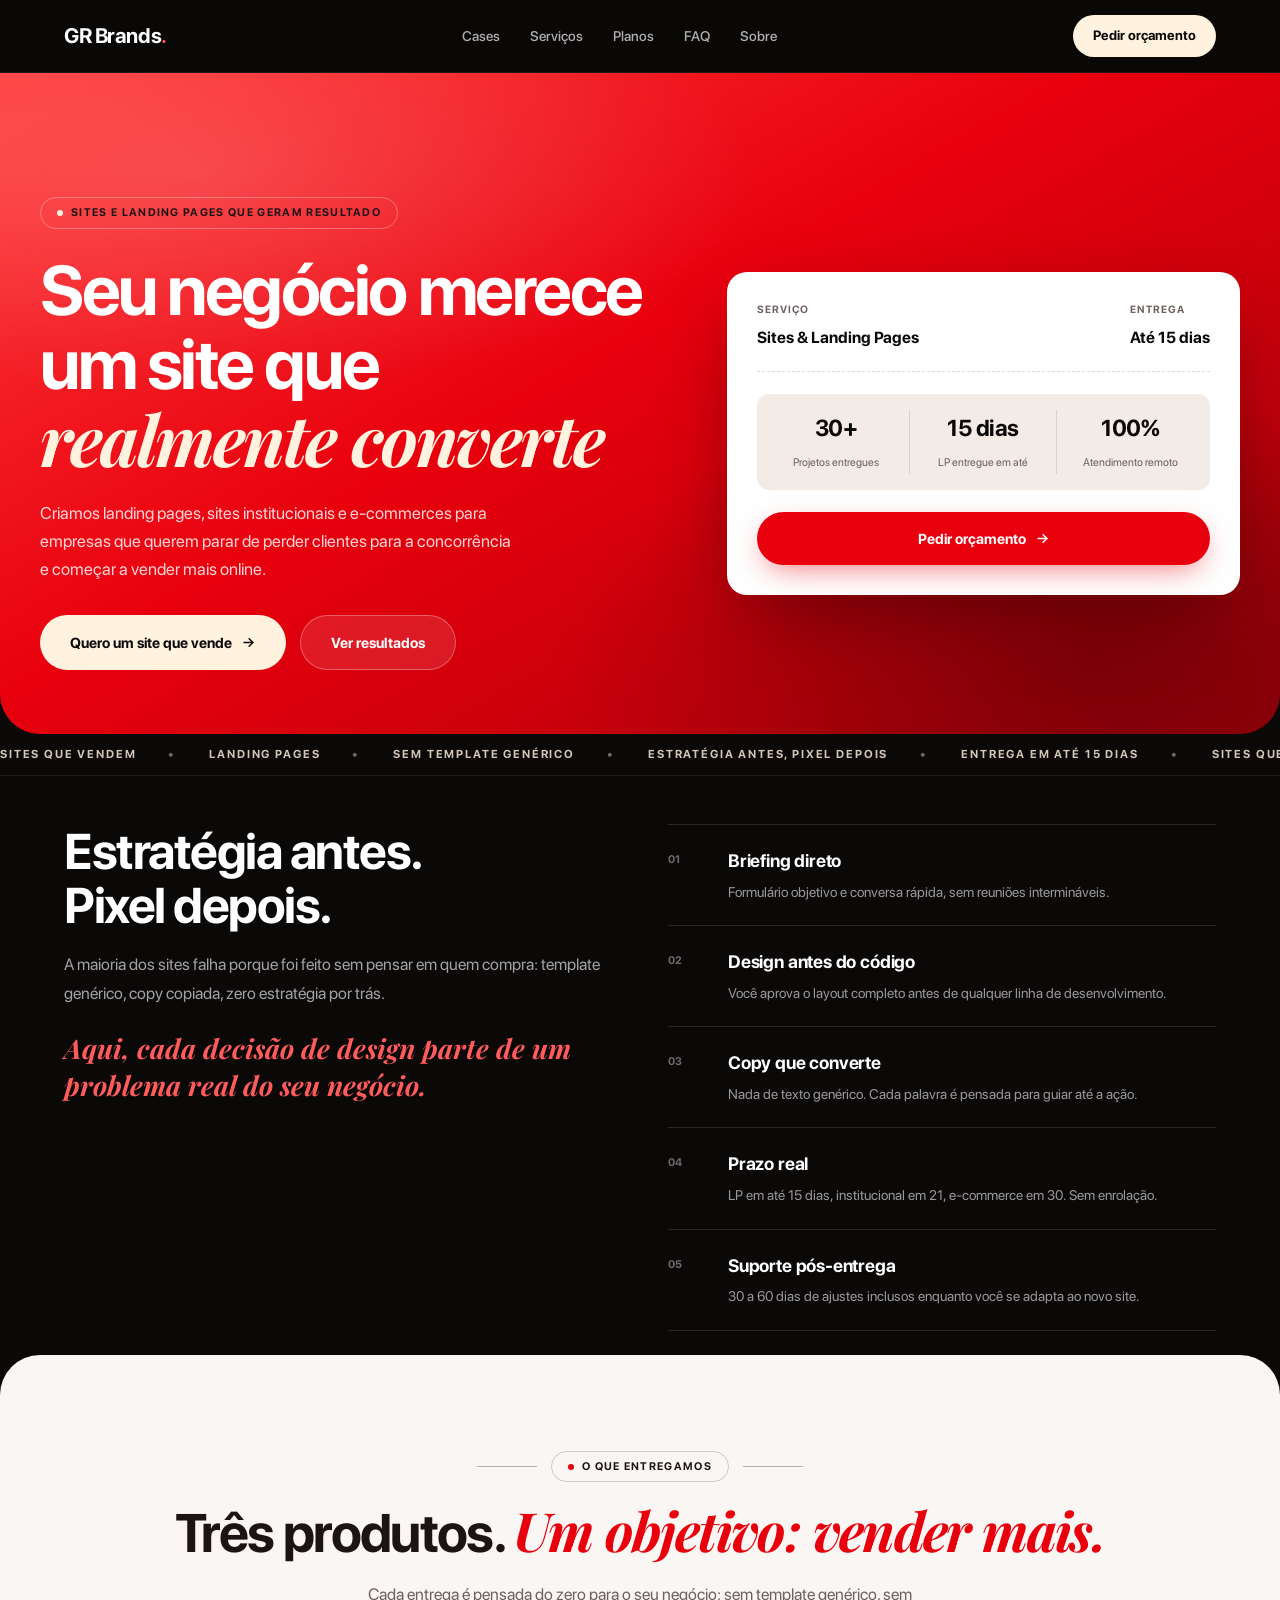
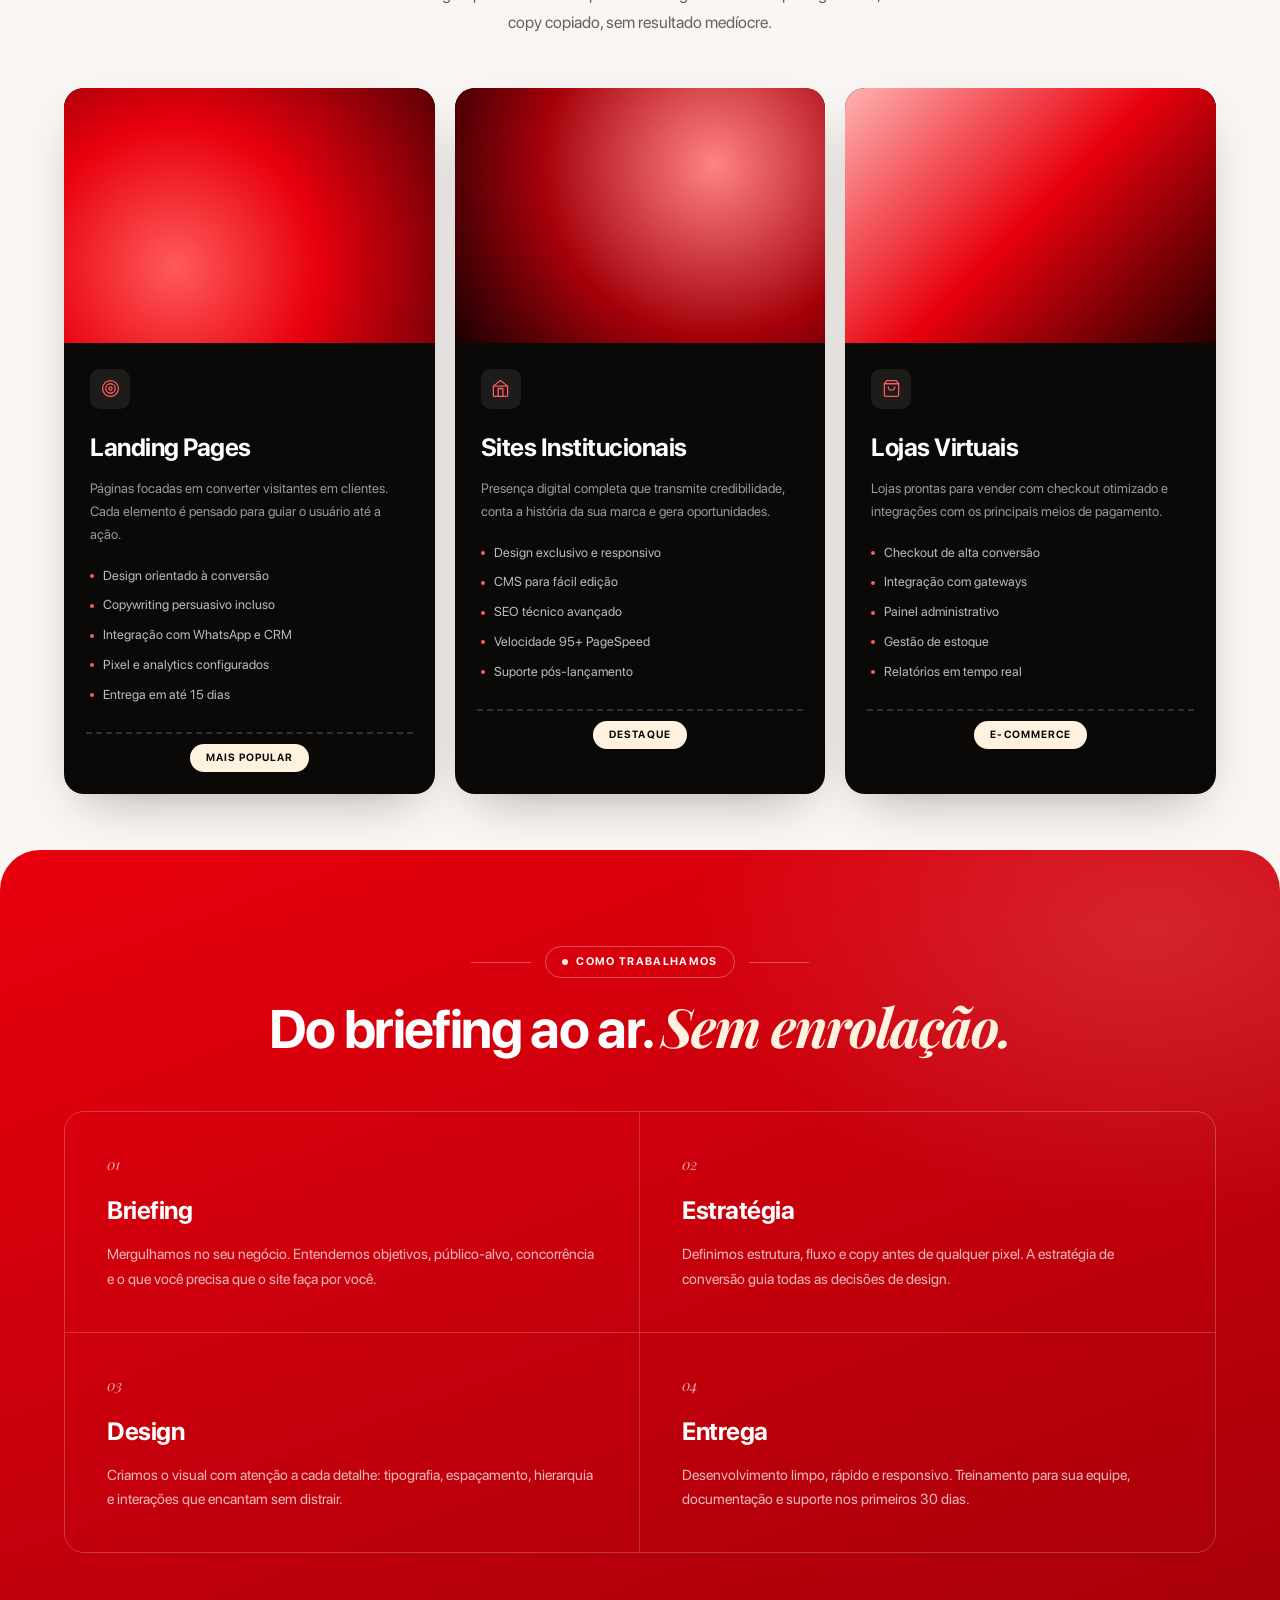
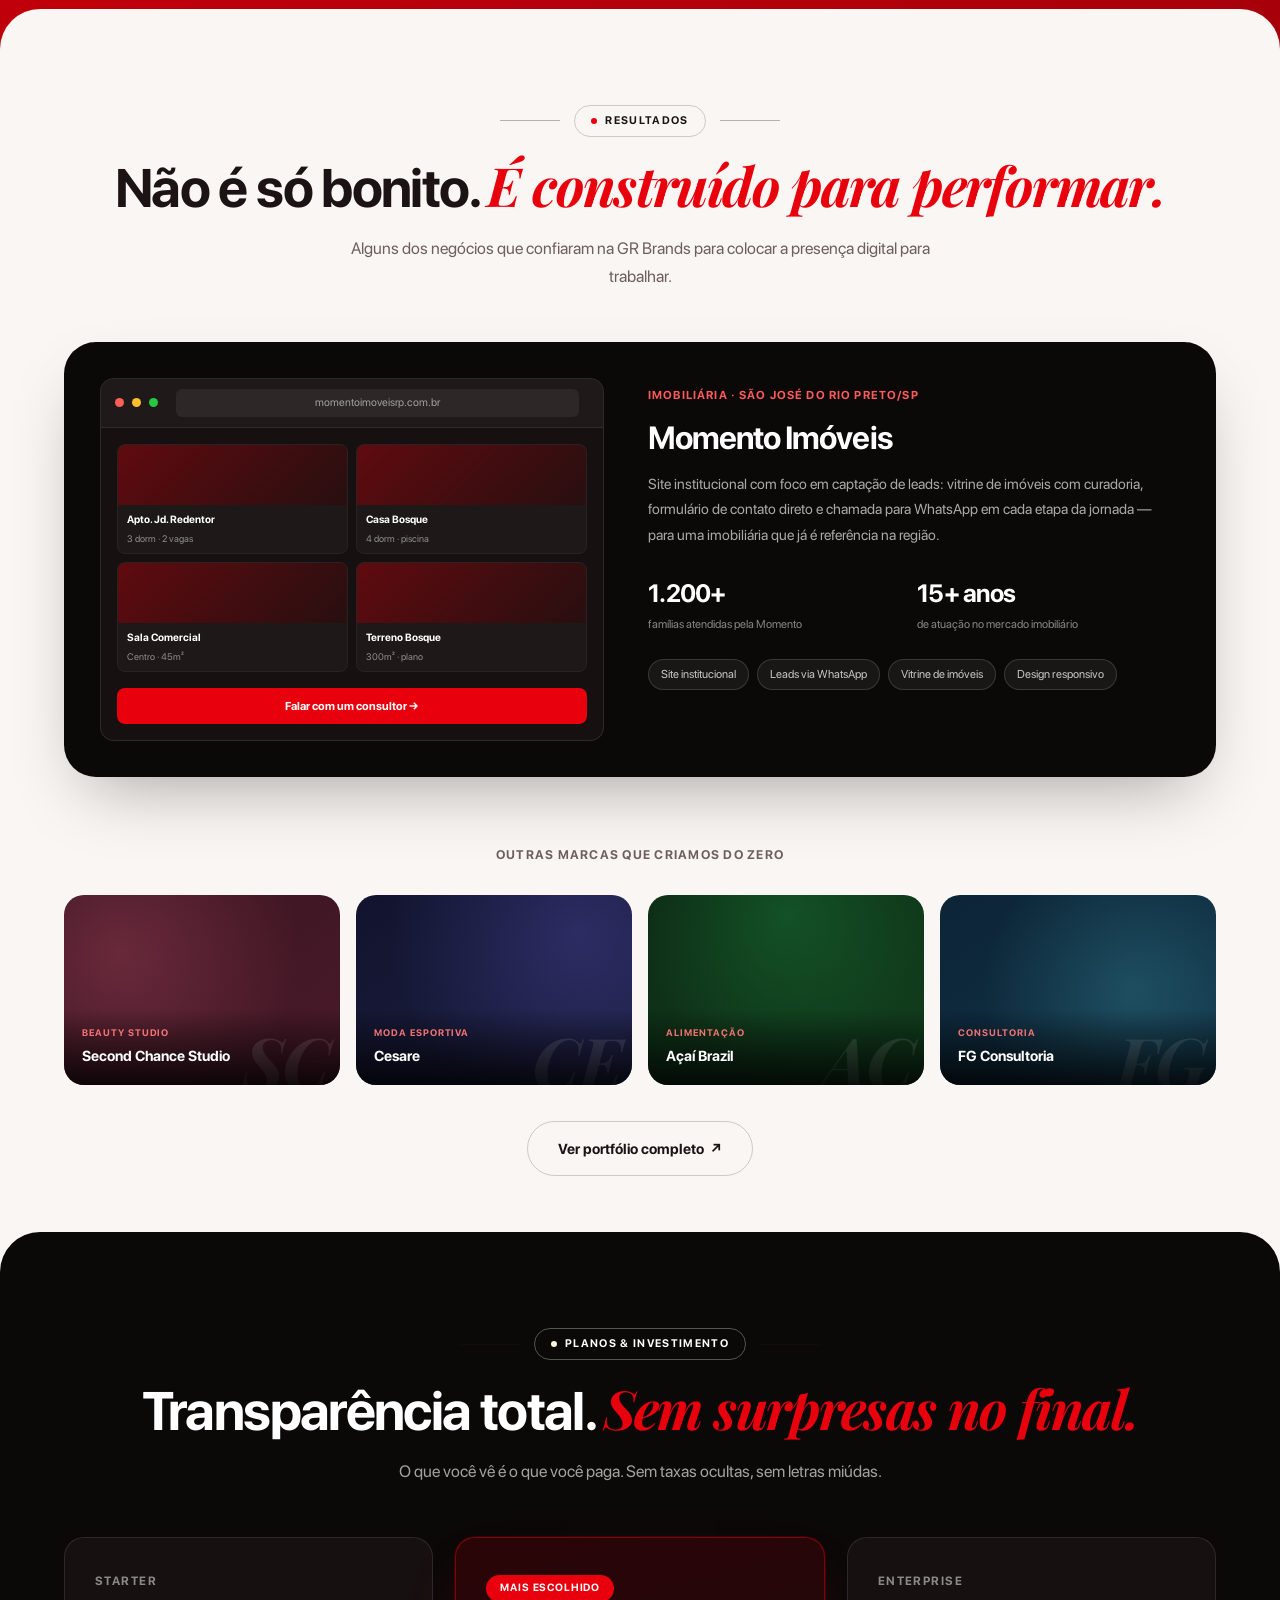
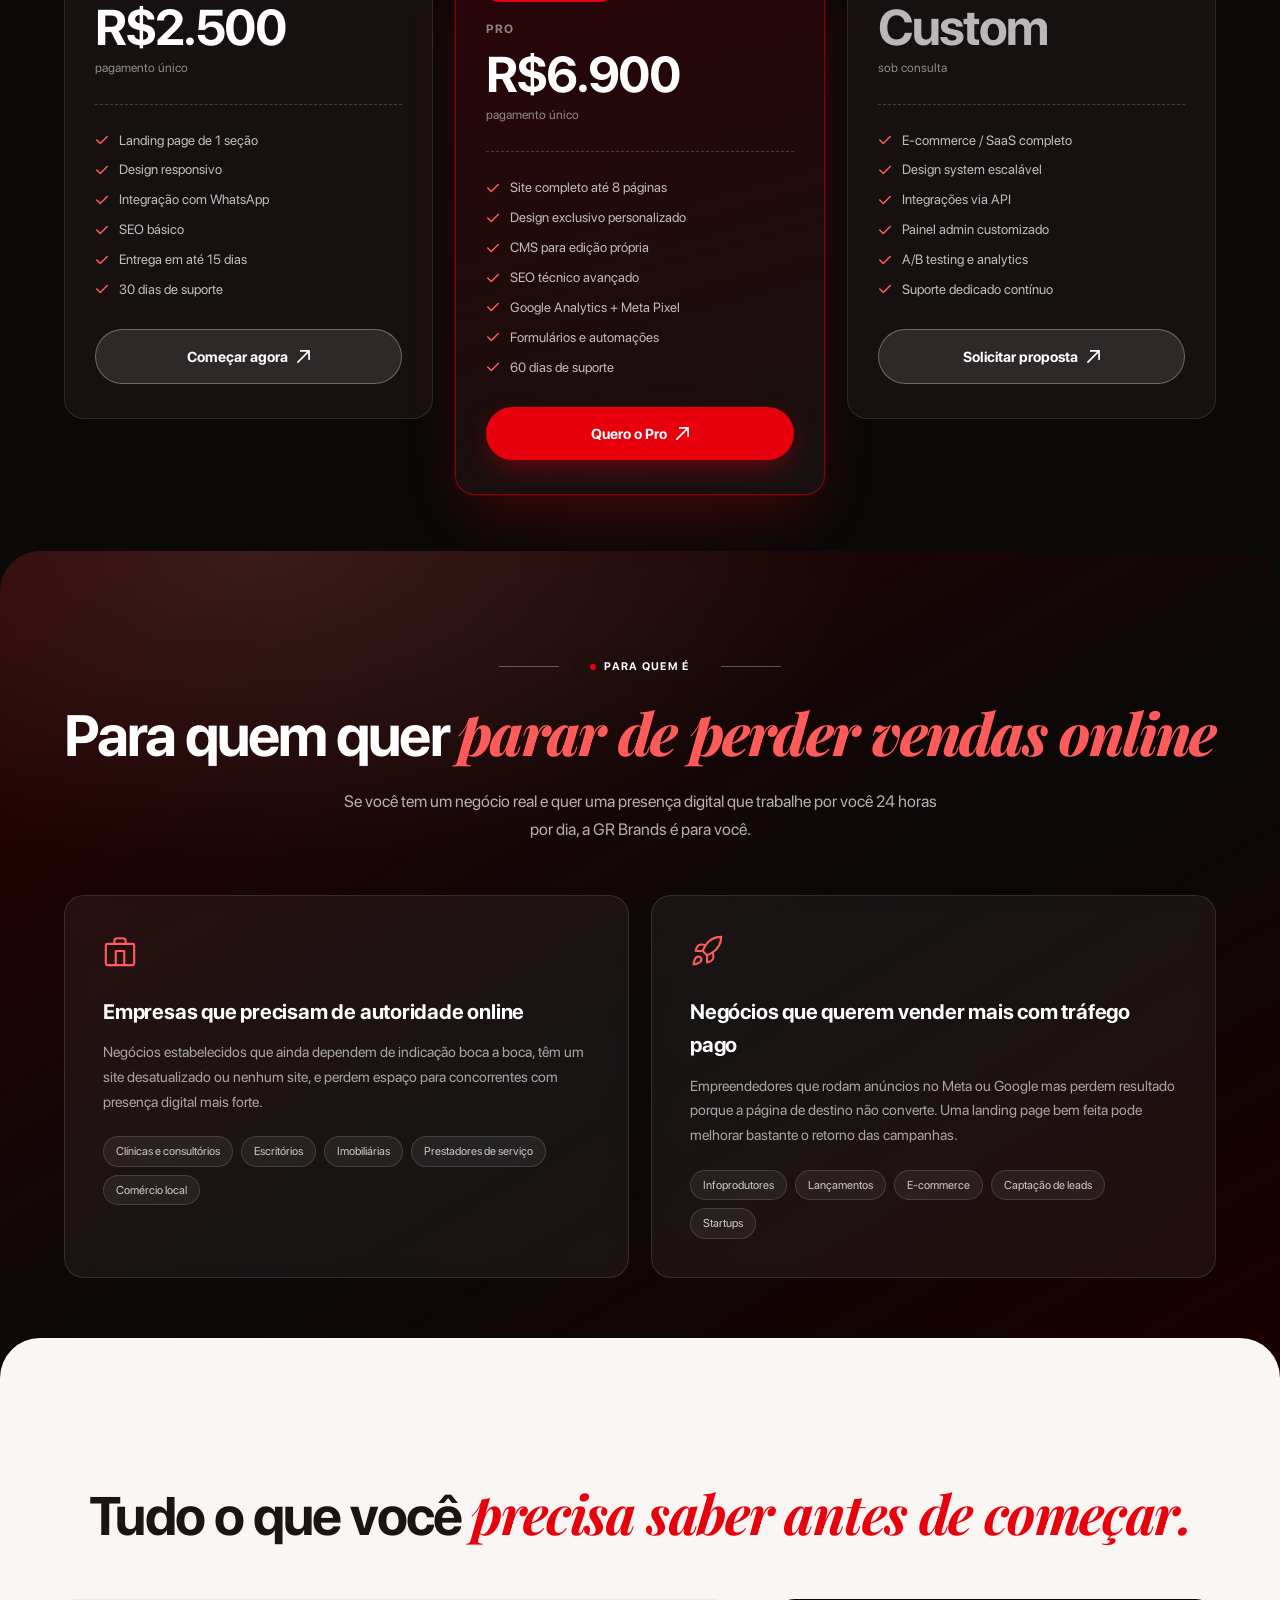
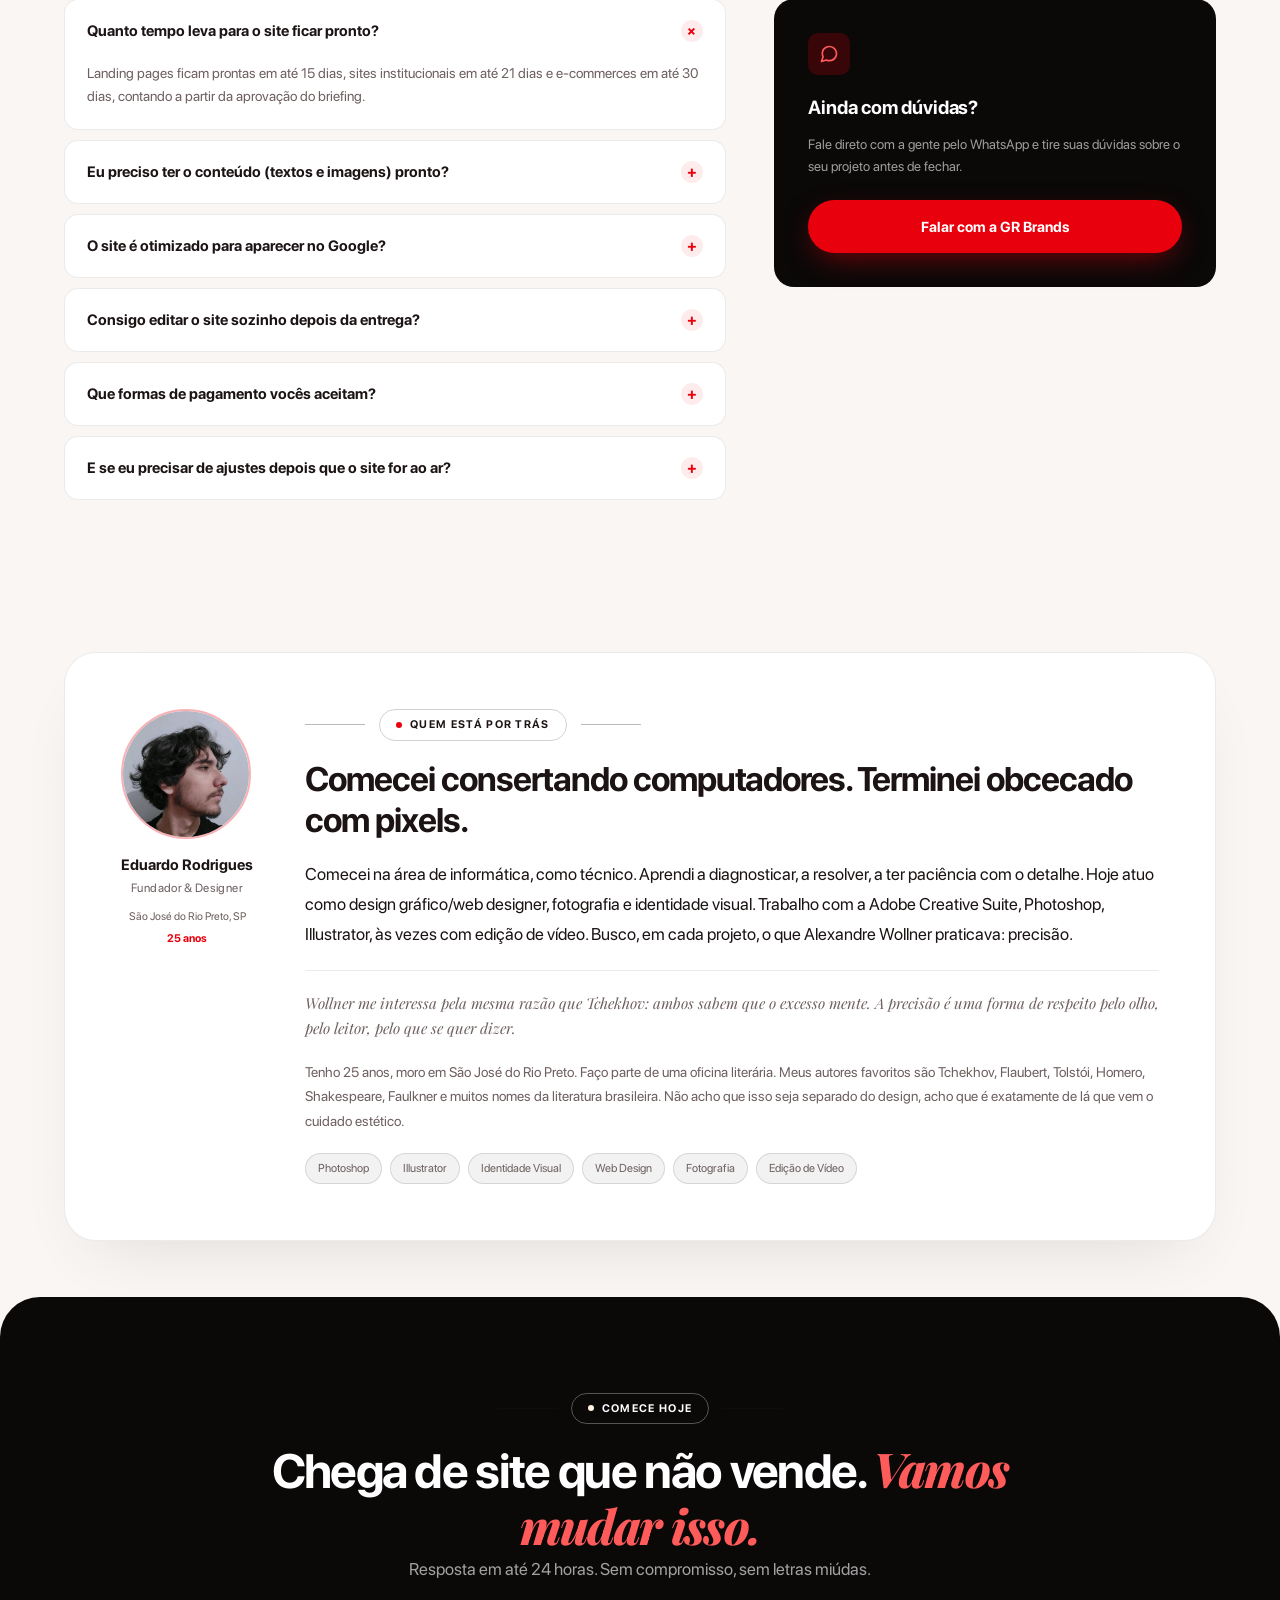
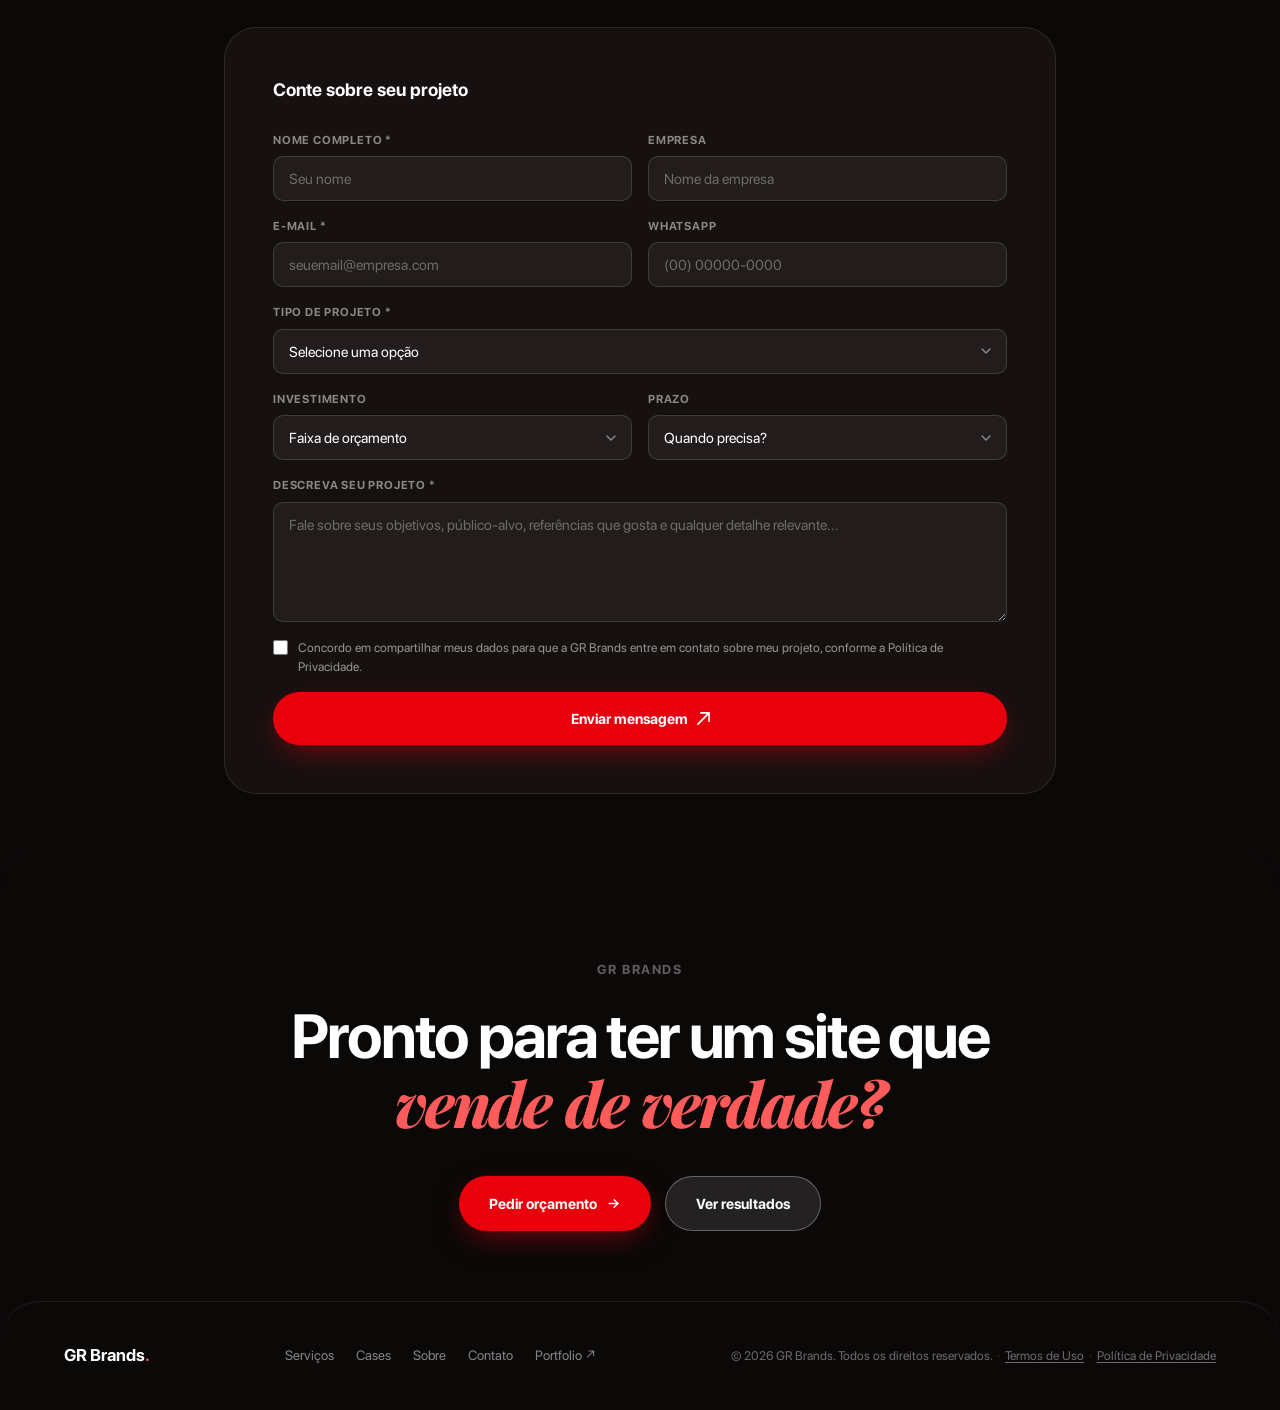
==== index.html @ c9c55293 "Add files via upload" ====
<!DOCTYPE html>
<html lang="pt-BR">
<head>
  <meta charset="UTF-8" />
  <meta name="viewport" content="width=device-width, initial-scale=1.0" />
  <title>GR Brands — Agência de Sites & Landing Pages</title>
  <meta name="description" content="Landing pages, sites institucionais e e-commerces feitos para converter. Estratégia antes, pixel depois." />
  <link rel="icon" type="image/svg+xml" href="data:image/svg+xml,%3Csvg xmlns='http://www.w3.org/2000/svg' viewBox='0 0 64 64'%3E%3Crect width='64' height='64' rx='14' fill='%23E8000D'/%3E%3Ctext x='50%25' y='55%25' font-family='Georgia,serif' font-style='italic' font-size='34' font-weight='700' fill='%23fff' text-anchor='middle' dominant-baseline='middle'%3EG%3C/text%3E%3C/svg%3E" />
  <link rel="preconnect" href="https://fonts.googleapis.com" />
  <link rel="preconnect" href="https://fonts.gstatic.com" crossorigin />
  <link href="https://fonts.googleapis.com/css2?family=Playfair+Display:ital,wght@1,500;1,700&display=swap" rel="stylesheet" />
  <link rel="stylesheet" href="style.css" />
</head>
<body>

<!-- MOBILE MENU -->
<div class="mobile-menu" id="mobileMenu" aria-hidden="true">
  <ul class="mobile-nav-links">
    <li><a href="#cases" class="mobile-link">Cases</a></li>
    <li><a href="#servicos" class="mobile-link">Serviços</a></li>
    <li><a href="#planos" class="mobile-link">Planos</a></li>
    <li><a href="#faq" class="mobile-link">FAQ</a></li>
    <li><a href="#sobre" class="mobile-link">Sobre</a></li>
  </ul>
  <a href="#contato" class="mobile-cta mobile-link">Pedir orçamento</a>
</div>

<!-- NAV -->
<nav id="nav">
  <div class="container nav-inner">
    <a href="#" class="logo">GR Brands<span>.</span></a>
    <ul class="nav-links">
      <li><a href="#cases">Cases</a></li>
      <li><a href="#servicos">Serviços</a></li>
      <li><a href="#planos">Planos</a></li>
      <li><a href="#faq">FAQ</a></li>
      <li><a href="#sobre">Sobre</a></li>
    </ul>
    <div class="nav-right">
      <a href="#contato" class="nav-cta">Pedir orçamento</a>
      <button class="hamburger" id="hamburger" aria-label="Abrir menu"><span></span><span></span><span></span></button>
    </div>
  </div>
</nav>

<!-- HERO -->
<section class="hero">
  <div class="container hero__grid">
    <div class="fade-up d1">
      <div class="eyebrow eyebrow--onred eyebrow--left fade-up d1"><span><span class="eyebrow-dot"></span>Sites e landing pages que geram resultado</span></div>
      <h1 class="fade-up d2">Seu negócio merece um site que <em>realmente converte</em></h1>
      <p class="hero__sub fade-up d3">Criamos landing pages, sites institucionais e e-commerces para empresas que querem parar de perder clientes para a concorrência e começar a vender mais online.</p>
      <div class="hero__actions fade-up d4">
        <a href="#contato" class="btn btn--cream">
          Quero um site que vende
          <svg width="15" height="15" viewBox="0 0 24 24" fill="none" stroke="currentColor" stroke-width="2.4" stroke-linecap="round" stroke-linejoin="round"><path d="M5 12h14"/><path d="m13 6 6 6-6 6"/></svg>
        </a>
        <a href="#cases" class="btn btn--ghost-light">Ver resultados</a>
      </div>
    </div>

    <div class="hero__card fade-up d3">
      <div class="hero__card-row">
        <div class="hero__card-item">
          <small>Serviço</small>
          <strong>Sites & Landing Pages</strong>
        </div>
        <div class="hero__card-item">
          <small>Entrega</small>
          <strong>Até 15 dias</strong>
        </div>
      </div>
      <div class="hero__stats">
        <div class="hero__stat"><b>30+</b><span>Projetos entregues</span></div>
        <div class="hero__stat"><b>15 dias</b><span>LP entregue em até</span></div>
        <div class="hero__stat"><b>100%</b><span>Atendimento remoto</span></div>
      </div>
      <a href="#contato" class="btn btn--red btn--block hero__card-cta">
        Pedir orçamento
        <svg width="15" height="15" viewBox="0 0 24 24" fill="none" stroke="currentColor" stroke-width="2.4" stroke-linecap="round" stroke-linejoin="round"><path d="M5 12h14"/><path d="m13 6 6 6-6 6"/></svg>
      </a>
    </div>
  </div>
</section>

<!-- TICKER -->
<div class="ticker" aria-hidden="true">
  <div class="ticker__track">
    <span>Sites que vendem</span><span class="dot">•</span>
    <span>Landing pages</span><span class="dot">•</span>
    <span>Sem template genérico</span><span class="dot">•</span>
    <span>Estratégia antes, pixel depois</span><span class="dot">•</span>
    <span>Entrega em até 15 dias</span><span class="dot">•</span>
    <span>Sites que vendem</span><span class="dot">•</span>
    <span>Landing pages</span><span class="dot">•</span>
    <span>Sem template genérico</span><span class="dot">•</span>
    <span>Estratégia antes, pixel depois</span><span class="dot">•</span>
    <span>Entrega em até 15 dias</span><span class="dot">•</span>
  </div>
</div>

<!-- PROBLEMA / DIFERENCIAIS -->
<section class="problem">
  <div class="container">
    <div class="problem__grid">
      <div class="reveal">
        <h2>Estratégia antes.<br>Pixel depois.</h2>
        <p class="problem__lead">A maioria dos sites falha porque foi feito sem pensar em quem compra: template genérico, copy copiada, zero estratégia por trás.</p>
        <p class="problem__highlight">Aqui, cada decisão de design parte de um problema real do seu negócio.</p>
      </div>

      <div class="num-list reveal">
        <div class="num-list__item">
          <div class="num-list__idx">01</div>
          <div>
            <div class="num-list__title">Briefing direto</div>
            <div class="num-list__desc">Formulário objetivo e conversa rápida, sem reuniões intermináveis.</div>
          </div>
        </div>
        <div class="num-list__item">
          <div class="num-list__idx">02</div>
          <div>
            <div class="num-list__title">Design antes do código</div>
            <div class="num-list__desc">Você aprova o layout completo antes de qualquer linha de desenvolvimento.</div>
          </div>
        </div>
        <div class="num-list__item">
          <div class="num-list__idx">03</div>
          <div>
            <div class="num-list__title">Copy que converte</div>
            <div class="num-list__desc">Nada de texto genérico. Cada palavra é pensada para guiar até a ação.</div>
          </div>
        </div>
        <div class="num-list__item">
          <div class="num-list__idx">04</div>
          <div>
            <div class="num-list__title">Prazo real</div>
            <div class="num-list__desc">LP em até 15 dias, institucional em 21, e-commerce em 30. Sem enrolação.</div>
          </div>
        </div>
        <div class="num-list__item">
          <div class="num-list__idx">05</div>
          <div>
            <div class="num-list__title">Suporte pós-entrega</div>
            <div class="num-list__desc">30 a 60 dias de ajustes inclusos enquanto você se adapta ao novo site.</div>
          </div>
        </div>
      </div>
    </div>
  </div>
</section>

<!-- SERVIÇOS -->
<section class="services" id="servicos">
  <div class="container">
    <div class="eyebrow reveal"><span><span class="eyebrow-dot"></span>O que entregamos</span></div>
    <h2 class="section-title reveal">Três produtos. <em>Um objetivo: vender mais.</em></h2>
    <p class="section-sub reveal">Cada entrega é pensada do zero para o seu negócio: sem template genérico, sem copy copiado, sem resultado medíocre.</p>

    <div class="svc-grid">
      <div class="svc-card reveal">
        <div class="svc-card__thumb svc-card__thumb--1"></div>
        <div class="svc-card__body">
          <div class="svc-card__icon">
            <svg viewBox="0 0 24 24" fill="none" stroke="currentColor" stroke-width="1.6" stroke-linecap="round" stroke-linejoin="round" width="19" height="19"><circle cx="12" cy="12" r="10"/><circle cx="12" cy="12" r="6"/><circle cx="12" cy="12" r="2"/></svg>
          </div>
          <h3 class="svc-card__name">Landing Pages</h3>
          <p class="svc-card__desc">Páginas focadas em converter visitantes em clientes. Cada elemento é pensado para guiar o usuário até a ação.</p>
          <ul class="svc-card__list">
            <li>Design orientado à conversão</li>
            <li>Copywriting persuasivo incluso</li>
            <li>Integração com WhatsApp e CRM</li>
            <li>Pixel e analytics configurados</li>
            <li>Entrega em até 15 dias</li>
          </ul>
        </div>
        <div class="svc-card__tab"><span class="svc-card__tag">Mais popular</span></div>
      </div>

      <div class="svc-card reveal">
        <div class="svc-card__thumb svc-card__thumb--2"></div>
        <div class="svc-card__body">
          <div class="svc-card__icon">
            <svg viewBox="0 0 24 24" fill="none" stroke="currentColor" stroke-width="1.6" stroke-linecap="round" stroke-linejoin="round" width="19" height="19"><rect x="3" y="9" width="18" height="13" rx="1"/><path d="M9 22V12h6v10"/><path d="M3 9l9-7 9 7"/></svg>
          </div>
          <h3 class="svc-card__name">Sites Institucionais</h3>
          <p class="svc-card__desc">Presença digital completa que transmite credibilidade, conta a história da sua marca e gera oportunidades.</p>
          <ul class="svc-card__list">
            <li>Design exclusivo e responsivo</li>
            <li>CMS para fácil edição</li>
            <li>SEO técnico avançado</li>
            <li>Velocidade 95+ PageSpeed</li>
            <li>Suporte pós-lançamento</li>
          </ul>
        </div>
        <div class="svc-card__tab"><span class="svc-card__tag">Destaque</span></div>
      </div>

      <div class="svc-card reveal">
        <div class="svc-card__thumb svc-card__thumb--3"></div>
        <div class="svc-card__body">
          <div class="svc-card__icon">
            <svg viewBox="0 0 24 24" fill="none" stroke="currentColor" stroke-width="1.6" stroke-linecap="round" stroke-linejoin="round" width="19" height="19"><path d="M6 2L3 6v14a2 2 0 002 2h14a2 2 0 002-2V6l-3-4z"/><line x1="3" y1="6" x2="21" y2="6"/><path d="M16 10a4 4 0 01-8 0"/></svg>
          </div>
          <h3 class="svc-card__name">Lojas Virtuais</h3>
          <p class="svc-card__desc">Lojas prontas para vender com checkout otimizado e integrações com os principais meios de pagamento.</p>
          <ul class="svc-card__list">
            <li>Checkout de alta conversão</li>
            <li>Integração com gateways</li>
            <li>Painel administrativo</li>
            <li>Gestão de estoque</li>
            <li>Relatórios em tempo real</li>
          </ul>
        </div>
        <div class="svc-card__tab"><span class="svc-card__tag">E-commerce</span></div>
      </div>
    </div>
  </div>
</section>

<!-- PROCESSO -->
<section class="process" id="processo">
  <div class="container">
    <div class="eyebrow eyebrow--onred reveal"><span><span class="eyebrow-dot"></span>Como trabalhamos</span></div>
    <h2 class="section-title reveal">Do briefing ao ar. <em>Sem enrolação.</em></h2>

    <div class="process-grid reveal">
      <div class="process-cell">
        <div class="process-cell__num">01</div>
        <h3>Briefing</h3>
        <p>Mergulhamos no seu negócio. Entendemos objetivos, público-alvo, concorrência e o que você precisa que o site faça por você.</p>
      </div>
      <div class="process-cell">
        <div class="process-cell__num">02</div>
        <h3>Estratégia</h3>
        <p>Definimos estrutura, fluxo e copy antes de qualquer pixel. A estratégia de conversão guia todas as decisões de design.</p>
      </div>
      <div class="process-cell">
        <div class="process-cell__num">03</div>
        <h3>Design</h3>
        <p>Criamos o visual com atenção a cada detalhe: tipografia, espaçamento, hierarquia e interações que encantam sem distrair.</p>
      </div>
      <div class="process-cell">
        <div class="process-cell__num">04</div>
        <h3>Entrega</h3>
        <p>Desenvolvimento limpo, rápido e responsivo. Treinamento para sua equipe, documentação e suporte nos primeiros 30 dias.</p>
      </div>
    </div>
  </div>
</section>

<!-- CASES -->
<section class="cases" id="cases">
  <div class="container">
    <div class="eyebrow reveal"><span><span class="eyebrow-dot"></span>Resultados</span></div>
    <h2 class="section-title reveal">Não é só bonito. <em>É construído para performar.</em></h2>
    <p class="section-sub reveal">Alguns dos negócios que confiaram na GR Brands para colocar a presença digital para trabalhar.</p>

    <div class="case-featured reveal">
      <div class="case-browser-wrap">
        <div class="case-browser">
          <div class="mockup-topbar">
            <span class="dot dot-r"></span><span class="dot dot-y"></span><span class="dot dot-g"></span>
            <div class="mockup-url">momentoimoveisrp.com.br</div>
          </div>
          <div class="case-listing">
            <div class="case-listing-card">
              <div class="case-listing-img"></div>
              <div class="case-listing-body">
                <div class="case-listing-title">Apto. Jd. Redentor</div>
                <div class="case-listing-sub">3 dorm · 2 vagas</div>
              </div>
            </div>
            <div class="case-listing-card">
              <div class="case-listing-img"></div>
              <div class="case-listing-body">
                <div class="case-listing-title">Casa Bosque</div>
                <div class="case-listing-sub">4 dorm · piscina</div>
              </div>
            </div>
            <div class="case-listing-card">
              <div class="case-listing-img"></div>
              <div class="case-listing-body">
                <div class="case-listing-title">Sala Comercial</div>
                <div class="case-listing-sub">Centro · 45m²</div>
              </div>
            </div>
            <div class="case-listing-card">
              <div class="case-listing-img"></div>
              <div class="case-listing-body">
                <div class="case-listing-title">Terreno Bosque</div>
                <div class="case-listing-sub">300m² · plano</div>
              </div>
            </div>
          </div>
          <div class="case-cta-bar">Falar com um consultor →</div>
        </div>
      </div>
      <div class="case-info">
        <span class="case-tag">Imobiliária · São José do Rio Preto/SP</span>
        <h3 class="case-title">Momento Imóveis</h3>
        <p class="case-desc">Site institucional com foco em captação de leads: vitrine de imóveis com curadoria, formulário de contato direto e chamada para WhatsApp em cada etapa da jornada — para uma imobiliária que já é referência na região.</p>
        <div class="case-metrics">
          <div>
            <div class="case-metric-val">1.200+</div>
            <div class="case-metric-label">famílias atendidas pela Momento</div>
          </div>
          <div>
            <div class="case-metric-val">15+ anos</div>
            <div class="case-metric-label">de atuação no mercado imobiliário</div>
          </div>
        </div>
        <div class="case-deliverables">
          <span class="tag">Site institucional</span>
          <span class="tag">Leads via WhatsApp</span>
          <span class="tag">Vitrine de imóveis</span>
          <span class="tag">Design responsivo</span>
        </div>
      </div>
    </div>

    <div class="other-works-label">Outras marcas que criamos do zero</div>
    <div class="works-grid">
      <a href="projetos/second-chance-studio.html" class="work-card reveal">
        <div class="work-card__bg" style="background:linear-gradient(145deg,#3a1420,#4a1a2a);"></div>
        <div class="work-card__glow" style="background:radial-gradient(circle at 20% 30%, rgba(232,100,130,0.25) 0%, transparent 70%);"></div>
        <span class="work-card__initials" style="color:rgba(255,255,255,0.16);">SC</span>
        <div class="work-card__content">
          <span class="work-card__cat">Beauty Studio</span>
          <p class="work-card__name">Second Chance Studio</p>
        </div>
      </a>
      <a href="projetos/cesare.html" class="work-card reveal">
        <div class="work-card__bg" style="background:linear-gradient(145deg,#12142e,#1c1f42);"></div>
        <div class="work-card__glow" style="background:radial-gradient(circle at 80% 20%, rgba(120,110,255,0.22) 0%, transparent 70%);"></div>
        <span class="work-card__initials" style="color:rgba(255,255,255,0.16);">CE</span>
        <div class="work-card__content">
          <span class="work-card__cat">Moda Esportiva</span>
          <p class="work-card__name">Cesare</p>
        </div>
      </a>
      <a href="projetos/acai-brazil.html" class="work-card reveal">
        <div class="work-card__bg" style="background:linear-gradient(145deg,#0d2a14,#12401e);"></div>
        <div class="work-card__glow" style="background:radial-gradient(circle at 50% 10%, rgba(34,197,94,0.22) 0%, transparent 70%);"></div>
        <span class="work-card__initials" style="color:rgba(255,255,255,0.16);">AÇ</span>
        <div class="work-card__content">
          <span class="work-card__cat">Alimentação</span>
          <p class="work-card__name">Açaí Brazil</p>
        </div>
      </a>
      <a href="projetos/fg-consultoria.html" class="work-card reveal">
        <div class="work-card__bg" style="background:linear-gradient(145deg,#0c2436,#123449);"></div>
        <div class="work-card__glow" style="background:radial-gradient(circle at 70% 50%, rgba(79,196,207,0.22) 0%, transparent 70%);"></div>
        <span class="work-card__initials" style="color:rgba(255,255,255,0.16);">FG</span>
        <div class="work-card__content">
          <span class="work-card__cat">Consultoria</span>
          <p class="work-card__name">FG Consultoria</p>
        </div>
      </a>
    </div>

    <div style="text-align:center;margin-top:36px;">
      <a href="https://grbrands.myportfolio.com" target="_blank" rel="noopener" class="btn btn--ghost-ink">Ver portfólio completo &nbsp;↗</a>
    </div>
  </div>
</section>

<!-- PLANOS -->
<section class="pricing" id="planos">
  <div class="container">
    <div class="eyebrow eyebrow--onink reveal"><span><span class="eyebrow-dot"></span>Planos & Investimento</span></div>
    <h2 class="section-title reveal">Transparência total. <em>Sem surpresas no final.</em></h2>
    <p class="section-sub reveal">O que você vê é o que você paga. Sem taxas ocultas, sem letras miúdas.</p>

    <div class="price-grid">
      <div class="price-card reveal">
        <div class="price-plan">Starter</div>
        <div class="price-amount">R$2.500</div>
        <div class="price-period">pagamento único</div>
        <div class="price-divider"></div>
        <ul class="price-features">
          <li><svg viewBox="0 0 16 16" fill="none" width="14" height="14"><polyline points="2 8 6 12 14 4" stroke="currentColor" stroke-width="1.8" stroke-linecap="round" stroke-linejoin="round"/></svg> Landing page de 1 seção</li>
          <li><svg viewBox="0 0 16 16" fill="none" width="14" height="14"><polyline points="2 8 6 12 14 4" stroke="currentColor" stroke-width="1.8" stroke-linecap="round" stroke-linejoin="round"/></svg> Design responsivo</li>
          <li><svg viewBox="0 0 16 16" fill="none" width="14" height="14"><polyline points="2 8 6 12 14 4" stroke="currentColor" stroke-width="1.8" stroke-linecap="round" stroke-linejoin="round"/></svg> Integração com WhatsApp</li>
          <li><svg viewBox="0 0 16 16" fill="none" width="14" height="14"><polyline points="2 8 6 12 14 4" stroke="currentColor" stroke-width="1.8" stroke-linecap="round" stroke-linejoin="round"/></svg> SEO básico</li>
          <li><svg viewBox="0 0 16 16" fill="none" width="14" height="14"><polyline points="2 8 6 12 14 4" stroke="currentColor" stroke-width="1.8" stroke-linecap="round" stroke-linejoin="round"/></svg> Entrega em até 15 dias</li>
          <li><svg viewBox="0 0 16 16" fill="none" width="14" height="14"><polyline points="2 8 6 12 14 4" stroke="currentColor" stroke-width="1.8" stroke-linecap="round" stroke-linejoin="round"/></svg> 30 dias de suporte</li>
        </ul>
        <a href="#contato" class="btn btn--ghost-light btn--block">Começar agora
          <svg width="13" height="13" viewBox="0 0 14 14" fill="none"><path d="M1 13L13 1M13 1H4M13 1V10" stroke="currentColor" stroke-width="1.8" stroke-linecap="round"/></svg>
        </a>
      </div>

      <div class="price-card price-card--featured reveal">
        <span class="price-badge">Mais escolhido</span>
        <div class="price-plan">Pro</div>
        <div class="price-amount">R$6.900</div>
        <div class="price-period">pagamento único</div>
        <div class="price-divider"></div>
        <ul class="price-features">
          <li><svg viewBox="0 0 16 16" fill="none" width="14" height="14"><polyline points="2 8 6 12 14 4" stroke="currentColor" stroke-width="1.8" stroke-linecap="round" stroke-linejoin="round"/></svg> Site completo até 8 páginas</li>
          <li><svg viewBox="0 0 16 16" fill="none" width="14" height="14"><polyline points="2 8 6 12 14 4" stroke="currentColor" stroke-width="1.8" stroke-linecap="round" stroke-linejoin="round"/></svg> Design exclusivo personalizado</li>
          <li><svg viewBox="0 0 16 16" fill="none" width="14" height="14"><polyline points="2 8 6 12 14 4" stroke="currentColor" stroke-width="1.8" stroke-linecap="round" stroke-linejoin="round"/></svg> CMS para edição própria</li>
          <li><svg viewBox="0 0 16 16" fill="none" width="14" height="14"><polyline points="2 8 6 12 14 4" stroke="currentColor" stroke-width="1.8" stroke-linecap="round" stroke-linejoin="round"/></svg> SEO técnico avançado</li>
          <li><svg viewBox="0 0 16 16" fill="none" width="14" height="14"><polyline points="2 8 6 12 14 4" stroke="currentColor" stroke-width="1.8" stroke-linecap="round" stroke-linejoin="round"/></svg> Google Analytics + Meta Pixel</li>
          <li><svg viewBox="0 0 16 16" fill="none" width="14" height="14"><polyline points="2 8 6 12 14 4" stroke="currentColor" stroke-width="1.8" stroke-linecap="round" stroke-linejoin="round"/></svg> Formulários e automações</li>
          <li><svg viewBox="0 0 16 16" fill="none" width="14" height="14"><polyline points="2 8 6 12 14 4" stroke="currentColor" stroke-width="1.8" stroke-linecap="round" stroke-linejoin="round"/></svg> 60 dias de suporte</li>
        </ul>
        <a href="#contato" class="btn btn--red btn--block">Quero o Pro
          <svg width="13" height="13" viewBox="0 0 14 14" fill="none"><path d="M1 13L13 1M13 1H4M13 1V10" stroke="currentColor" stroke-width="1.8" stroke-linecap="round"/></svg>
        </a>
      </div>

      <div class="price-card reveal">
        <div class="price-plan">Enterprise</div>
        <div class="price-amount price-amount--custom">Custom</div>
        <div class="price-period">sob consulta</div>
        <div class="price-divider"></div>
        <ul class="price-features">
          <li><svg viewBox="0 0 16 16" fill="none" width="14" height="14"><polyline points="2 8 6 12 14 4" stroke="currentColor" stroke-width="1.8" stroke-linecap="round" stroke-linejoin="round"/></svg> E-commerce / SaaS completo</li>
          <li><svg viewBox="0 0 16 16" fill="none" width="14" height="14"><polyline points="2 8 6 12 14 4" stroke="currentColor" stroke-width="1.8" stroke-linecap="round" stroke-linejoin="round"/></svg> Design system escalável</li>
          <li><svg viewBox="0 0 16 16" fill="none" width="14" height="14"><polyline points="2 8 6 12 14 4" stroke="currentColor" stroke-width="1.8" stroke-linecap="round" stroke-linejoin="round"/></svg> Integrações via API</li>
          <li><svg viewBox="0 0 16 16" fill="none" width="14" height="14"><polyline points="2 8 6 12 14 4" stroke="currentColor" stroke-width="1.8" stroke-linecap="round" stroke-linejoin="round"/></svg> Painel admin customizado</li>
          <li><svg viewBox="0 0 16 16" fill="none" width="14" height="14"><polyline points="2 8 6 12 14 4" stroke="currentColor" stroke-width="1.8" stroke-linecap="round" stroke-linejoin="round"/></svg> A/B testing e analytics</li>
          <li><svg viewBox="0 0 16 16" fill="none" width="14" height="14"><polyline points="2 8 6 12 14 4" stroke="currentColor" stroke-width="1.8" stroke-linecap="round" stroke-linejoin="round"/></svg> Suporte dedicado contínuo</li>
        </ul>
        <a href="#contato" class="btn btn--ghost-light btn--block">Solicitar proposta
          <svg width="13" height="13" viewBox="0 0 14 14" fill="none"><path d="M1 13L13 1M13 1H4M13 1V10" stroke="currentColor" stroke-width="1.8" stroke-linecap="round"/></svg>
        </a>
      </div>
    </div>
  </div>
</section>

<!-- PARA QUEM -->
<section class="forwho" id="para-quem">
  <div class="container">
    <div class="eyebrow reveal"><span><span class="eyebrow-dot"></span>Para quem é</span></div>
    <h2 class="reveal">Para quem quer <em>parar de perder vendas online</em></h2>
    <p class="forwho__sub reveal">Se você tem um negócio real e quer uma presença digital que trabalhe por você 24 horas por dia, a GR Brands é para você.</p>

    <div class="forwho-grid">
      <div class="forwho-card reveal">
        <div class="forwho-icon">
          <svg viewBox="0 0 24 24" fill="none" stroke="currentColor" stroke-width="1.5" stroke-linecap="round" stroke-linejoin="round" width="34" height="34"><rect x="2" y="7" width="20" height="15" rx="1"/><path d="M9 22V12h6v10"/><path d="M16 7V5a2 2 0 00-2-2h-4a2 2 0 00-2 2v2"/></svg>
        </div>
        <h3>Empresas que precisam de autoridade online</h3>
        <p>Negócios estabelecidos que ainda dependem de indicação boca a boca, têm um site desatualizado ou nenhum site, e perdem espaço para concorrentes com presença digital mais forte.</p>
        <div class="forwho-tags">
          <span class="tag">Clínicas e consultórios</span>
          <span class="tag">Escritórios</span>
          <span class="tag">Imobiliárias</span>
          <span class="tag">Prestadores de serviço</span>
          <span class="tag">Comércio local</span>
        </div>
      </div>
      <div class="forwho-card reveal">
        <div class="forwho-icon">
          <svg viewBox="0 0 24 24" fill="none" stroke="currentColor" stroke-width="1.5" stroke-linecap="round" stroke-linejoin="round" width="34" height="34"><path d="M4.5 16.5c-1.5 1.26-2 5-2 5s3.74-.5 5-2c.71-.84.7-2.13-.09-2.91a2.18 2.18 0 00-2.91-.09z"/><path d="M12 15l-3-3a22 22 0 012-3.95A12.88 12.88 0 0122 2c0 2.72-.78 7.5-6 11a22.35 22.35 0 01-4 2z"/><path d="M9 12H4s.55-3.03 2-4c1.62-1.08 5 0 5 0"/><path d="M12 15v5s3.03-.55 4-2c1.08-1.62 0-5 0-5"/></svg>
        </div>
        <h3>Negócios que querem vender mais com tráfego pago</h3>
        <p>Empreendedores que rodam anúncios no Meta ou Google mas perdem resultado porque a página de destino não converte. Uma landing page bem feita pode melhorar bastante o retorno das campanhas.</p>
        <div class="forwho-tags">
          <span class="tag">Infoprodutores</span>
          <span class="tag">Lançamentos</span>
          <span class="tag">E-commerce</span>
          <span class="tag">Captação de leads</span>
          <span class="tag">Startups</span>
        </div>
      </div>
    </div>
  </div>
</section>

<!-- FAQ -->
<section class="faq" id="faq">
  <div class="container">
    <div class="eyebrow reveal"><span><span class="eyebrow-dot"></span>Perguntas frequentes</span></div>
    <h2 class="section-title reveal">Tudo o que você <em>precisa saber antes de começar.</em></h2>

    <div class="faq-grid">
      <div class="faq-list reveal">
        <details class="faq-item" open>
          <summary>Quanto tempo leva para o site ficar pronto?<span class="faq-icon">+</span></summary>
          <div class="faq-answer">Landing pages ficam prontas em até 15 dias, sites institucionais em até 21 dias e e-commerces em até 30 dias, contando a partir da aprovação do briefing.</div>
        </details>
        <details class="faq-item">
          <summary>Eu preciso ter o conteúdo (textos e imagens) pronto?<span class="faq-icon">+</span></summary>
          <div class="faq-answer">Não necessariamente. Ajudamos na estruturação da copy e podemos indicar bancos de imagem ou orientar sessões de fotos, mas quanto mais material você já tiver, mais rápido o processo.</div>
        </details>
        <details class="faq-item">
          <summary>O site é otimizado para aparecer no Google?<span class="faq-icon">+</span></summary>
          <div class="faq-answer">Sim. Todo projeto sai com SEO técnico básico configurado (meta tags, performance, estrutura semântica). Os planos Pro e Enterprise incluem SEO técnico avançado.</div>
        </details>
        <details class="faq-item">
          <summary>Consigo editar o site sozinho depois da entrega?<span class="faq-icon">+</span></summary>
          <div class="faq-answer">Sim, nos planos Pro e Enterprise entregamos com CMS para você editar textos e imagens sem depender de programador.</div>
        </details>
        <details class="faq-item">
          <summary>Que formas de pagamento vocês aceitam?<span class="faq-icon">+</span></summary>
          <div class="faq-answer">Trabalhamos com pagamento único, geralmente dividido em entrada + entrega. Para projetos Enterprise, também negociamos parcelamento conforme etapas do projeto.</div>
        </details>
        <details class="faq-item">
          <summary>E se eu precisar de ajustes depois que o site for ao ar?<span class="faq-icon">+</span></summary>
          <div class="faq-answer">Todo projeto inclui um período de suporte pós-entrega (30 a 60 dias, dependendo do plano) para ajustes sem custo extra.</div>
        </details>
      </div>

      <div class="faq-support reveal">
        <div class="faq-support__icon">
          <svg width="20" height="20" viewBox="0 0 24 24" fill="none" stroke="currentColor" stroke-width="2" stroke-linecap="round" stroke-linejoin="round"><path d="M21 11.5a8.38 8.38 0 01-.9 3.8 8.5 8.5 0 01-7.6 4.7 8.38 8.38 0 01-3.8-.9L3 21l1.9-5.7a8.38 8.38 0 01-.9-3.8 8.5 8.5 0 014.7-7.6 8.38 8.38 0 013.8-.9h.5a8.48 8.48 0 018 8v.5z"/></svg>
        </div>
        <h3>Ainda com dúvidas?</h3>
        <p>Fale direto com a gente pelo WhatsApp e tire suas dúvidas sobre o seu projeto antes de fechar.</p>
        <a href="#contato" class="btn btn--red btn--block">Falar com a GR Brands</a>
      </div>
    </div>
  </div>
</section>

<!-- SOBRE / FUNDADOR -->
<section class="about" id="sobre">
  <div class="container">
    <div class="about-inner reveal">
      <div class="about-photo">
        <img src="img/eduardo.jpg" alt="Eduardo Rodrigues" onerror="this.style.display='none';this.nextElementSibling.style.display='flex';" />
        <div class="about-photo-fallback">E</div>
        <div class="name">Eduardo Rodrigues</div>
        <div class="role">Fundador &amp; Designer</div>
        <div class="meta">
          <span>São José do Rio Preto, SP</span>
          <span class="age">25 anos</span>
        </div>
      </div>
      <div class="about-body">
        <div class="eyebrow" style="justify-content:flex-start;"><span><span class="eyebrow-dot"></span>Quem está por trás</span></div>
        <h2>Comecei consertando computadores. Terminei obcecado com pixels.</h2>
        <p>Comecei na área de informática, como técnico. Aprendi a diagnosticar, a resolver, a ter paciência com o detalhe. Hoje atuo como design gráfico/web designer, fotografia e identidade visual. Trabalho com a Adobe Creative Suite, Photoshop, Illustrator, às vezes com edição de vídeo. Busco, em cada projeto, o que Alexandre Wollner praticava: precisão.</p>
        <div class="about-quote">Wollner me interessa pela mesma razão que Tchekhov: ambos sabem que o excesso mente. A precisão é uma forma de respeito pelo olho, pelo leitor, pelo que se quer dizer.</div>
        <p class="about-extra">Tenho 25 anos, moro em São José do Rio Preto. Faço parte de uma oficina literária. Meus autores favoritos são Tchekhov, Flaubert, Tolstói, Homero, Shakespeare, Faulkner e muitos nomes da literatura brasileira. Não acho que isso seja separado do design, acho que é exatamente de lá que vem o cuidado estético.</p>
        <div class="about-tags">
          <span class="tag tag--ink">Photoshop</span>
          <span class="tag tag--ink">Illustrator</span>
          <span class="tag tag--ink">Identidade Visual</span>
          <span class="tag tag--ink">Web Design</span>
          <span class="tag tag--ink">Fotografia</span>
          <span class="tag tag--ink">Edição de Vídeo</span>
        </div>
      </div>
    </div>
  </div>
</section>

<!-- CONTATO -->
<section class="contact" id="contato">
  <div class="container contact-wrap">
    <div class="contact-header">
      <div class="eyebrow eyebrow--onink reveal"><span><span class="eyebrow-dot"></span>Comece hoje</span></div>
      <h2 class="contact-heading reveal">Chega de site que não vende. <em>Vamos mudar isso.</em></h2>
      <p class="contact-sub reveal">Resposta em até 24 horas. Sem compromisso, sem letras miúdas.</p>
    </div>

    <div class="contact-panel reveal">
      <p class="form-title">Conte sobre seu projeto</p>
      <form id="contactForm" novalidate>
        <div class="form-grid">
          <div class="form-group">
            <label class="form-label" for="f-name">Nome completo *</label>
            <input class="form-input" id="f-name" type="text" placeholder="Seu nome" required />
          </div>
          <div class="form-group">
            <label class="form-label" for="f-company">Empresa</label>
            <input class="form-input" id="f-company" type="text" placeholder="Nome da empresa" />
          </div>
          <div class="form-group">
            <label class="form-label" for="f-email">E-mail *</label>
            <input class="form-input" id="f-email" type="email" placeholder="seuemail@empresa.com" required />
          </div>
          <div class="form-group">
            <label class="form-label" for="f-phone">WhatsApp</label>
            <input class="form-input" id="f-phone" type="tel" placeholder="(00) 00000-0000" />
          </div>

          <div class="form-group form-group--full">
            <label class="form-label" for="f-type">Tipo de projeto *</label>
            <select class="form-input form-select" id="f-type" required>
              <option value="" disabled selected>Selecione uma opção</option>
              <option>Landing Page</option>
              <option>Site Institucional</option>
              <option>E-commerce / Loja Virtual</option>
              <option>Redesign de site existente</option>
              <option>Identidade Visual / Logo</option>
              <option>Outro</option>
            </select>
          </div>

          <div class="form-group">
            <label class="form-label" for="f-budget">Investimento</label>
            <select class="form-input form-select" id="f-budget">
              <option value="" disabled selected>Faixa de orçamento</option>
              <option>Até R$ 3.000</option>
              <option>R$ 3.000 a R$ 8.000</option>
              <option>R$ 8.000 a R$ 20.000</option>
              <option>Acima de R$ 20.000</option>
              <option>A definir</option>
            </select>
          </div>
          <div class="form-group">
            <label class="form-label" for="f-deadline">Prazo</label>
            <select class="form-input form-select" id="f-deadline">
              <option value="" disabled selected>Quando precisa?</option>
              <option>Urgente (até 2 semanas)</option>
              <option>1 mês</option>
              <option>2 a 3 meses</option>
              <option>Sem prazo definido</option>
            </select>
          </div>

          <div class="form-group form-group--full">
            <label class="form-label" for="f-msg">Descreva seu projeto *</label>
            <textarea class="form-input form-textarea" id="f-msg" placeholder="Fale sobre seus objetivos, público-alvo, referências que gosta e qualquer detalhe relevante..." required></textarea>
          </div>

          <div class="form-group form-group--full">
            <label class="form-check">
              <input type="checkbox" id="f-agree" required />
              <span>Concordo em compartilhar meus dados para que a GR Brands entre em contato sobre meu projeto, conforme a <a href="#" id="openPrivacyFromForm">Política de Privacidade</a>.</span>
            </label>
          </div>

          <div class="form-group form-group--full">
            <button type="submit" class="btn btn--red btn--block">
              Enviar mensagem
              <svg width="13" height="13" viewBox="0 0 14 14" fill="none"><path d="M1 13L13 1M13 1H4M13 1V10" stroke="currentColor" stroke-width="1.8" stroke-linecap="round"/></svg>
            </button>
          </div>
        </div>
      </form>

      <div class="form-success" id="formSuccess">
        <div class="form-success__icon">
          <svg viewBox="0 0 24 24" fill="none" stroke="currentColor" stroke-width="2" width="22" height="22"><polyline points="20 6 9 17 4 12"/></svg>
        </div>
        <strong>Mensagem enviada!</strong>
        <p>Obrigado pelo contato. Retornamos em até <strong>24 horas</strong> nos dias úteis.</p>
      </div>
    </div>
  </div>
</section>

<!-- CTA FINAL -->
<section class="final-cta">
  <div class="container">
    <div class="final-cta__wordmark">GR Brands</div>
    <h2 class="reveal">Pronto para ter um site que <em>vende de verdade?</em></h2>
    <div class="final-cta__actions">
      <a href="#contato" class="btn btn--red">
        Pedir orçamento
        <svg width="15" height="15" viewBox="0 0 24 24" fill="none" stroke="currentColor" stroke-width="2.4" stroke-linecap="round" stroke-linejoin="round"><path d="M5 12h14"/><path d="m13 6 6 6-6 6"/></svg>
      </a>
      <a href="#cases" class="btn btn--ghost-light">Ver resultados</a>
    </div>
  </div>
</section>

<!-- FOOTER -->
<footer>
  <div class="container footer-inner">
    <div class="footer-logo">GR Brands<span>.</span></div>
    <div class="footer-links">
      <a href="#servicos">Serviços</a>
      <a href="#cases">Cases</a>
      <a href="#sobre">Sobre</a>
      <a href="#contato">Contato</a>
      <a href="https://grbrands.myportfolio.com" target="_blank" rel="noopener">Portfolio ↗</a>
    </div>
    <div class="footer-copy">
      © 2026 GR Brands. Todos os direitos reservados.
      <span class="footer-sep">·</span>
      <a href="#" id="openTerms" class="footer-legal-link">Termos de Uso</a>
      <span class="footer-sep">·</span>
      <a href="#" id="openPrivacy" class="footer-legal-link">Política de Privacidade</a>
    </div>
  </div>
</footer>

<!-- TERMS MODAL -->
<div class="modal-overlay" id="termsModal" aria-hidden="true">
  <div class="modal-content" role="dialog" aria-labelledby="termsTitle">
    <button class="modal-close" aria-label="Fechar">&times;</button>
    <h2 id="termsTitle">Termos de Uso</h2>
    <div class="modal-body">
      <p><strong>1. Aceitação dos Termos</strong></p>
      <p>Ao acessar e utilizar este site, você concorda com os presentes Termos de Uso. Caso não concorde com qualquer disposição, solicitamos que interrompa o uso imediatamente.</p>

      <p><strong>2. Finalidade do Site</strong></p>
      <p>Este site tem caráter informativo e comercial sobre os serviços de criação de sites, landing pages e lojas virtuais oferecidos pela GR Brands.</p>

      <p><strong>3. Propriedade Intelectual</strong></p>
      <p>Todo o conteúdo do site, incluindo textos, imagens, logotipos e elementos gráficos, é protegido por direitos autorais e não pode ser reproduzido sem autorização prévia por escrito.</p>

      <p><strong>4. Orçamentos e Propostas</strong></p>
      <p>Os valores exibidos nos planos são referenciais e podem ser ajustados conforme o escopo definido no briefing. A confirmação do projeto está sujeita à aprovação de proposta e pagamento conforme condições acordadas.</p>

      <p><strong>5. Prazos de Entrega</strong></p>
      <p>Os prazos informados começam a contar a partir da aprovação do briefing e do recebimento do conteúdo necessário para o desenvolvimento. Atrasos na entrega de materiais pelo cliente podem impactar o prazo final.</p>

      <p><strong>6. Responsabilidade</strong></p>
      <p>A GR Brands se reserva o direito de alterar, atualizar ou remover conteúdos do site sem aviso prévio. Não nos responsabilizamos por decisões tomadas com base exclusivamente nas informações do site.</p>

      <p><strong>7. Alterações</strong></p>
      <p>Estes termos podem ser atualizados a qualquer momento. Recomendamos a consulta periódica desta página.</p>

      <p><strong>8. Lei Aplicável</strong></p>
      <p>Estes Termos de Uso são regidos pelas leis da República Federativa do Brasil, em especial a Lei Geral de Proteção de Dados (LGPD, Lei nº 13.709/2018) e o Código de Defesa do Consumidor.</p>
    </div>
  </div>
</div>

<!-- PRIVACY MODAL -->
<div class="modal-overlay" id="privacyModal" aria-hidden="true">
  <div class="modal-content" role="dialog" aria-labelledby="privacyTitle">
    <button class="modal-close" aria-label="Fechar">&times;</button>
    <h2 id="privacyTitle">Política de Privacidade</h2>
    <div class="modal-body">
      <p><strong>1. Introdução</strong></p>
      <p>A GR Brands está comprometida com a proteção dos seus dados pessoais, em conformidade com a Lei Geral de Proteção de Dados Pessoais (LGPD, Lei nº 13.709/2018). Esta Política descreve como coletamos, utilizamos, armazenamos e protegemos suas informações.</p>

      <p><strong>2. Dados Coletados</strong></p>
      <p>Coletamos os seguintes dados pessoais por meio do formulário de contato: nome completo, empresa, e-mail, WhatsApp, tipo de projeto, faixa de orçamento, prazo desejado e a descrição do projeto. Esses dados são fornecidos voluntariamente pelo titular.</p>

      <p><strong>3. Finalidade do Tratamento</strong></p>
      <p>Os dados coletados são utilizados exclusivamente para: (a) entrar em contato sobre o orçamento solicitado; (b) elaborar propostas comerciais; (c) comunicação relacionada aos serviços da GR Brands.</p>

      <p><strong>4. Base Legal</strong></p>
      <p>O tratamento dos dados pessoais se dá com base no consentimento do titular (Art. 7º, I, da LGPD), fornecido no momento do envio do formulário.</p>

      <p><strong>5. Compartilhamento de Dados</strong></p>
      <p>Seus dados pessoais não serão compartilhados com terceiros, exceto quando necessário para o cumprimento de obrigações legais ou mediante seu consentimento expresso.</p>

      <p><strong>6. Armazenamento e Segurança</strong></p>
      <p>Os dados são armazenados em ambiente seguro, com medidas técnicas e administrativas adequadas para proteger contra acesso não autorizado, destruição, perda ou alteração.</p>

      <p><strong>7. Direitos do Titular</strong></p>
      <p>Conforme a LGPD, você tem direito a: (a) confirmar a existência de tratamento; (b) acessar seus dados; (c) corrigir dados incompletos ou desatualizados; (d) solicitar a anonimização, bloqueio ou eliminação de dados desnecessários; (e) revogar o consentimento a qualquer momento.</p>

      <p><strong>8. Contato</strong></p>
      <p>Para exercer seus direitos ou esclarecer dúvidas sobre o tratamento de dados, entre em contato pelo formulário ou WhatsApp disponíveis neste site.</p>

      <p><strong>9. Alterações</strong></p>
      <p>Esta Política pode ser atualizada a qualquer momento. A versão vigente estará sempre disponível nesta página.</p>
    </div>
  </div>
</div>

<!-- STICKY BAR -->
<div class="sticky-bar" id="stickyBar">
  <span class="sticky-bar__text">Vamos conversar sobre <b>o seu projeto?</b></span>
  <a href="#contato" class="btn btn--red">
    Pedir orçamento
    <svg width="14" height="14" viewBox="0 0 24 24" fill="none" stroke="currentColor" stroke-width="2.4" stroke-linecap="round" stroke-linejoin="round"><path d="M5 12h14"/><path d="m13 6 6 6-6 6"/></svg>
  </a>
</div>

<script src="app.js"></script>
</body>
</html>
---- style.css ----
/* =============================================================
   GR Brands — Landing Page (v2)
   Copy, cores e fontes: GR Brands original
   Estilo/linguagem visual: inspirado em Agent Lab (Human Academy)
   ============================================================= */

*, *::before, *::after { box-sizing: border-box; margin: 0; padding: 0; }

@font-face {
  font-family: 'SF Pro Display';
  src: url('fonts/SFPRODISPLAYREGULAR.OTF') format('opentype');
  font-weight: 400; font-style: normal; font-display: swap;
}
@font-face {
  font-family: 'SF Pro Display';
  src: url('fonts/SFPRODISPLAYMEDIUM.OTF') format('opentype');
  font-weight: 500; font-style: normal; font-display: swap;
}
@font-face {
  font-family: 'SF Pro Display';
  src: url('fonts/SFPRODISPLAYBOLD.OTF') format('opentype');
  font-weight: 700; font-style: normal; font-display: swap;
}

:root {
  --red:        #E8000D;
  --red-2:      #a5000a;
  --red-light:  #ff5b5b;
  --ink:        #0b0808;
  --ink-2:      #171010;
  --paper:      #faf6f3;
  --paper-2:    #f2ebe6;
  --cream:      #fff2df;
  --text-ink:   #1c1414;
  --muted-ink:  #6f6060;
  --text-paper: #fbf3ee;
  --muted-paper:#e7d8ce;
  --line-ink:   rgba(0,0,0,.10);
  --line-paper: rgba(255,255,255,.14);

  --ff-sans: 'SF Pro Display', -apple-system, sans-serif;
  --ff-serif: 'Playfair Display', Georgia, serif;

  --radius-sm: 12px;
  --radius: 20px;
  --radius-lg: 32px;
  --container: 1200px;
  --radius-section: 40px;
}

html { scroll-behavior: smooth; }
body {
  background: var(--ink);
  color: var(--text-ink);
  font-family: var(--ff-sans);
  font-size: 17px;
  line-height: 1.6;
  -webkit-font-smoothing: antialiased;
  overflow-x: hidden;
}
img { max-width: 100%; display: block; }
a { color: inherit; text-decoration: none; }
button { font: inherit; cursor: pointer; }

.container { max-width: var(--container); margin: 0 auto; padding: 0 24px; }

/* Cantos arredondados apenas no topo das seções (exceto o hero, que arredonda embaixo).
   Sobrepõe a seção anterior (margin negativo + z-index) para o corte revelar a cor
   de quem está atrás, e não o fundo preto do body. */
.hero { position: relative; z-index: 1; }
.problem, .services, .process, .cases, .pricing, .forwho, .faq, .about, .contact, .final-cta, footer {
  position: relative;
  border-radius: var(--radius-section) var(--radius-section) 0 0;
  margin-top: calc(var(--radius-section) * -1);
}
.problem  { z-index: 2; }
.services { z-index: 3; }
.process  { z-index: 4; }
.cases    { z-index: 5; }
.pricing  { z-index: 6; }
.forwho   { z-index: 7; }
.faq      { z-index: 8; }
.about    { z-index: 9; }
.contact  { z-index: 10; }
.final-cta{ z-index: 11; }
footer    { z-index: 12; }

::-webkit-scrollbar { width: 6px; }
::-webkit-scrollbar-track { background: var(--paper); }
::-webkit-scrollbar-thumb { background: rgba(0,0,0,.20); border-radius: 3px; }

/* ---------- Ticker / marquee ---------- */
.ticker {
  background: var(--ink);
  color: var(--cream);
  overflow: hidden;
  border-bottom: 1px solid rgba(255,255,255,.08);
  position: relative;
  z-index: 50;
}
.ticker__track {
  display: inline-flex;
  white-space: nowrap;
  padding: 11px 0;
  animation: ticker-scroll 32s linear infinite;
  font-size: 11.5px;
  font-weight: 600;
  letter-spacing: .16em;
  text-transform: uppercase;
}
.ticker__track span { margin-right: 32px; opacity: .82; }
.ticker__track span.dot { opacity: .4; margin-right: 32px; }
@keyframes ticker-scroll { to { transform: translateX(-50%); } }
.ticker--paper { background: var(--red); color: #fff; }

/* ---------- Nav ---------- */
nav {
  position: sticky; top: 0; z-index: 100;
  background: rgba(11,8,8,.86);
  backdrop-filter: blur(18px) saturate(160%);
  -webkit-backdrop-filter: blur(18px) saturate(160%);
  border-bottom: 1px solid rgba(255,255,255,.08);
  border-radius: 0;
  max-width: 100%;
  margin: 0 auto;
  box-shadow: none;
  transition: margin .35s cubic-bezier(.4,0,.2,1), max-width .35s cubic-bezier(.4,0,.2,1),
              border-radius .35s ease, box-shadow .35s ease, background .35s ease, border-color .35s ease;
}
nav.scrolled {
  margin: 14px auto 0;
  max-width: calc(1200px + 48px);
  width: calc(100% - 32px);
  border-radius: 100px;
  border-bottom-color: rgba(255,255,255,.14);
  background: rgba(11,8,8,.94);
  box-shadow: 0 16px 44px -12px rgba(0,0,0,.60);
}
.nav-inner { display: flex; align-items: center; justify-content: space-between; height: 72px; gap: 20px; transition: height .35s ease; }
nav.scrolled .nav-inner { height: 62px; }
.logo { font-size: 21px; font-weight: 700; letter-spacing: -.02em; color: #fff; }
.logo span { color: var(--red-light); }
.nav-links { display: flex; align-items: center; gap: 30px; list-style: none; }
.nav-links a { color: rgba(255,255,255,.68); font-size: 14px; font-weight: 500; transition: color .2s; }
.nav-links a:hover { color: #fff; }
.nav-right { display: flex; align-items: center; gap: 12px; }
.nav-cta {
  background: var(--cream); color: var(--ink); border-radius: 100px;
  padding: 10px 20px; font-size: 13.5px; font-weight: 700;
  transition: transform .15s ease, filter .2s ease;
}
.nav-cta:hover { transform: translateY(-1px); filter: brightness(.96); }
.hamburger { display: none; background: transparent; border: none; flex-direction: column; gap: 5px; padding: 6px; }
.hamburger span { width: 22px; height: 2px; background: #fff; border-radius: 2px; }

.mobile-menu {
  position: fixed; inset: 0; z-index: 150; background: var(--ink);
  padding: 90px 28px 40px; display: flex; flex-direction: column;
  transform: translateX(100%); transition: transform .32s cubic-bezier(.4,0,.2,1);
  overflow-y: auto;
}
.mobile-menu.open { transform: translateX(0); }
.mobile-nav-links { list-style: none; display: flex; flex-direction: column; }
.mobile-nav-links li a {
  display: block; padding: 16px 0; font-size: 26px; font-weight: 700; letter-spacing: -.02em;
  color: #fff; border-bottom: 1px solid rgba(255,255,255,.10);
}
.mobile-cta {
  margin-top: 32px; background: var(--red); color: #fff; text-align: center;
  border-radius: 14px; padding: 16px; font-size: 15px; font-weight: 700; display: block;
}

/* ---------- Eyebrow ---------- */
.eyebrow {
  display: flex; align-items: center; justify-content: center; gap: 14px;
  margin-bottom: 18px;
}
.eyebrow::before, .eyebrow::after {
  content: ''; flex: 1; max-width: 60px; height: 1px; background: currentColor; opacity: .3;
}
.eyebrow > span {
  display: inline-flex; align-items: center; gap: 8px;
  border: 1px solid currentColor; border-color: rgba(0,0,0,.18);
  padding: 6px 16px; border-radius: 100px;
  font-size: 11px; font-weight: 700; letter-spacing: .12em; text-transform: uppercase;
}
.eyebrow--onred > span, .eyebrow--onink > span { border-color: rgba(255,255,255,.30); }
.eyebrow-dot { display: inline-block; width: 6px; height: 6px; border-radius: 50%; background: var(--red); flex-shrink: 0; }
.eyebrow--onred .eyebrow-dot, .eyebrow--onink .eyebrow-dot { background: var(--cream); }
.eyebrow--left { justify-content: flex-start; margin-bottom: 0; }
.eyebrow--left::before, .eyebrow--left::after { display: none; }

.section-title {
  text-align: center; font-size: clamp(30px, 5vw, 54px); font-weight: 700;
  letter-spacing: -.03em; line-height: 1.12; color: var(--text-ink);
}
.section-title em {
  font-family: var(--ff-serif); font-style: italic; font-weight: 700;
  color: var(--red);
}
.section-sub {
  text-align: center; color: var(--muted-ink); font-size: 16.5px; line-height: 1.7;
  max-width: 580px; margin: 16px auto 0;
}
.section-head { margin-bottom: 52px; }

/* ---------- Buttons ---------- */
.btn {
  display: inline-flex; align-items: center; justify-content: center; gap: 9px;
  padding: 15px 30px; border-radius: 100px; font-size: 14.5px; font-weight: 700;
  border: none; cursor: pointer; transition: transform .15s ease, filter .2s ease, box-shadow .2s ease;
  white-space: nowrap;
}
.btn svg { transition: transform .2s ease; flex-shrink: 0; }
.btn:hover svg { transform: translateX(3px); }
.btn:hover { transform: translateY(-2px); }
.btn--red { background: var(--red); color: #fff; box-shadow: 0 10px 30px -8px rgba(232,0,13,.55); }
.btn--red:hover { box-shadow: 0 14px 40px -8px rgba(232,0,13,.65); }
.btn--cream { background: var(--cream); color: var(--ink); }
.btn--ink { background: var(--ink); color: #fff; }
.btn--ghost-ink { background: transparent; color: var(--text-ink); border: 1.5px solid rgba(0,0,0,.18); }
.btn--ghost-ink:hover { border-color: rgba(0,0,0,.36); }
.btn--ghost-light { background: rgba(255,255,255,.10); color: #fff; border: 1.5px solid rgba(255,255,255,.30); }
.btn--ghost-light:hover { border-color: rgba(255,255,255,.55); }
.btn--block { width: 100%; }

/* ---------- Sticker deco shapes ---------- */
.sticker { position: absolute; pointer-events: none; opacity: .9; }

/* ---------- Hero ---------- */
.hero {
  position: relative; overflow: hidden;
  background:
    radial-gradient(80% 60% at 15% 15%, rgba(255,255,255,.16) 0%, transparent 55%),
    radial-gradient(70% 70% at 85% 90%, rgba(0,0,0,.30) 0%, transparent 60%),
    linear-gradient(150deg, #ff3b3b 0%, var(--red) 45%, var(--red-2) 100%);
  padding: 64px 0 0;
  border-radius: 0 0 var(--radius-section) var(--radius-section);
}
.hero__grid {
  display: grid; grid-template-columns: 1.1fr .9fr; gap: 60px; align-items: center;
  padding: 60px 0 64px; position: relative; z-index: 2;
}
.hero .eyebrow--left { margin-bottom: 24px; }
.hero h1 {
  font-size: clamp(38px, 6vw, 70px); font-weight: 800; letter-spacing: -.035em; line-height: 1.06;
  color: #fff;
}
.hero h1 em {
  font-family: var(--ff-serif); font-style: italic; font-weight: 700; color: var(--cream);
}
.hero__sub { margin-top: 20px; max-width: 480px; color: rgba(255,255,255,.82); font-size: 17px; line-height: 1.65; }
.hero__actions { display: flex; gap: 14px; margin-top: 32px; flex-wrap: wrap; }

.hero__card {
  background: #fff; border-radius: var(--radius); padding: 30px;
  box-shadow: 0 30px 80px -20px rgba(0,0,0,.45);
  position: relative;
  display: flex; flex-direction: column; gap: 22px;
}
.hero__card-row { display: flex; justify-content: space-between; gap: 20px; padding-bottom: 20px; border-bottom: 1px dashed rgba(0,0,0,.14); }
.hero__card-item small { display: block; font-size: 10.5px; font-weight: 700; letter-spacing: .1em; text-transform: uppercase; color: var(--muted-ink); margin-bottom: 5px; }
.hero__card-item strong { font-size: 16px; font-weight: 700; color: var(--ink); }
.hero__stats { display: grid; grid-template-columns: repeat(3,1fr); gap: 0; background: var(--paper-2); border-radius: 12px; padding: 16px 6px; }
.hero__stat { text-align: center; padding: 0 8px; border-right: 1px solid rgba(0,0,0,.10); }
.hero__stat:last-child { border-right: none; }
.hero__stat b { display: block; font-size: 23px; font-weight: 800; letter-spacing: -.02em; color: var(--ink); }
.hero__stat span { font-size: 11px; color: var(--muted-ink); line-height: 1.3; }
.hero__card-cta { margin-top: 0; }

/* notch cutouts, ticket-style */
.ticket {
  position: relative;
}
.ticket::before, .ticket::after {
  content: ''; position: absolute; width: 24px; height: 24px; border-radius: 50%;
  background: var(--paper); top: 50%; transform: translateY(-50%); z-index: 3;
}
.ticket::before { left: -12px; }
.ticket::after { right: -12px; }
.ticket--onred::before, .ticket--onred::after { background: var(--red-2); }
.ticket--onink::before, .ticket--onink::after { background: var(--ink); }

@media (max-width: 980px) {
  .hero__grid { grid-template-columns: 1fr; }
  .hero__card { max-width: 460px; margin: 0 auto; }
}

/* ---------- Problema (2 col hairline) ---------- */
.problem {
  background: var(--ink); color: var(--text-paper);
  padding: 88px 0 64px;
}
.problem__grid { display: grid; grid-template-columns: 1fr 1fr; gap: 56px; align-items: start; }
.problem h2 { font-size: clamp(30px, 4.4vw, 50px); font-weight: 800; letter-spacing: -.03em; line-height: 1.08; color: #fff; }
.problem__lead { color: rgba(255,255,255,.62); font-size: 16.5px; line-height: 1.75; margin-top: 18px; }
.problem__highlight {
  margin-top: 22px; font-family: var(--ff-serif); font-style: italic; font-weight: 700;
  font-size: clamp(20px, 2.4vw, 27px); color: var(--red-light); line-height: 1.4;
}

.num-list { display: flex; flex-direction: column; }
.num-list__item { display: grid; grid-template-columns: 40px 1fr; gap: 20px; padding: 22px 0; border-top: 1px solid rgba(255,255,255,.12); }
.num-list__item:last-child { border-bottom: 1px solid rgba(255,255,255,.12); }
.num-list__idx { font-size: 11px; color: rgba(255,255,255,.40); font-weight: 700; padding-top: 4px; }
.num-list__title { font-size: 18px; font-weight: 700; color: #fff; margin-bottom: 5px; letter-spacing: -.01em; }
.num-list__desc { font-size: 14px; color: rgba(255,255,255,.58); line-height: 1.6; }

.num-list--ink .num-list__item { border-color: rgba(0,0,0,.10); }
.num-list--ink .num-list__idx { color: rgba(0,0,0,.32); }
.num-list--ink .num-list__title { color: var(--text-ink); }
.num-list--ink .num-list__desc { color: var(--muted-ink); }

@media (max-width: 860px) { .problem__grid { grid-template-columns: 1fr; gap: 32px; } }

/* ---------- Servicos (dark ticket cards) ---------- */
.services { background: var(--paper); padding: 96px 0; }
.svc-grid { display: grid; grid-template-columns: repeat(3, 1fr); gap: 20px; margin-top: 52px; }
.svc-card {
  background: var(--ink); border-radius: var(--radius); overflow: hidden;
  display: flex; flex-direction: column;
  box-shadow: 0 20px 50px -20px rgba(0,0,0,.35);
  transition: transform .3s cubic-bezier(.34,1.56,.64,1);
}
.svc-card:hover { transform: translateY(-6px); }
.svc-card__thumb {
  aspect-ratio: 16/11; position: relative; overflow: hidden;
}
.svc-card__thumb--1 { background: radial-gradient(circle at 30% 70%, #ff5b5b 0%, var(--red) 45%, #5c0006 100%); }
.svc-card__thumb--2 { background: radial-gradient(circle at 70% 30%, #ff8383 0%, var(--red-2) 55%, #1a0002 100%); }
.svc-card__thumb--3 { background: linear-gradient(135deg, #ffb3b3 0%, var(--red) 50%, #2a0000 100%); }
.svc-card__body { padding: 26px 26px 0; }
.svc-card__icon { width: 40px; height: 40px; border-radius: 10px; background: rgba(255,255,255,.08); display: grid; place-items: center; color: var(--red-light); margin-bottom: 18px; }
.svc-card__name { font-size: clamp(20px,2vw,25px); font-weight: 700; letter-spacing: -.02em; color: #fff; margin-bottom: 10px; }
.svc-card__desc { font-size: 13.5px; color: rgba(255,255,255,.58); line-height: 1.7; margin-bottom: 20px; }
.svc-card__list { list-style: none; display: flex; flex-direction: column; gap: 9px; padding-bottom: 26px; }
.svc-card__list li { font-size: 13px; color: rgba(255,255,255,.72); display: flex; align-items: center; gap: 9px; }
.svc-card__list li::before { content: ''; width: 4px; height: 4px; border-radius: 50%; background: var(--red-light); flex-shrink: 0; }
.svc-card__tab {
  margin: 0 22px 22px; padding: 10px 0 0;
  border-top: 2px dashed rgba(255,255,255,.16);
  display: flex; justify-content: center;
}
.svc-card__tag {
  font-size: 10.5px; font-weight: 700; letter-spacing: .1em; text-transform: uppercase;
  color: var(--ink); background: var(--cream); padding: 6px 16px; border-radius: 100px;
}
@media (max-width: 900px) { .svc-grid { grid-template-columns: 1fr; } }

/* ---------- Processo (grid vívido 2x2) ---------- */
.process {
  background:
    radial-gradient(60% 60% at 90% 10%, rgba(255,255,255,.14) 0%, transparent 60%),
    linear-gradient(160deg, var(--red) 0%, var(--red-2) 100%);
  padding: 96px 0;
}
.process .eyebrow, .process .section-title, .process .section-sub { color: #fff; }
.process .section-sub { color: rgba(255,255,255,.78); }
.process .section-title em { color: var(--cream); }
.process-grid {
  display: grid; grid-template-columns: 1fr 1fr; margin-top: 52px;
  border: 1px solid rgba(255,255,255,.22); border-radius: var(--radius); overflow: hidden;
}
.process-cell {
  padding: 40px 42px; border-right: 1px solid rgba(255,255,255,.18); border-bottom: 1px solid rgba(255,255,255,.18);
}
.process-cell:nth-child(2n) { border-right: none; }
.process-cell:nth-last-child(-n+2) { border-bottom: none; }
.process-cell__num { font-family: var(--ff-serif); font-style: italic; font-size: 15px; color: rgba(255,255,255,.65); margin-bottom: 14px; }
.process-cell h3 { font-size: clamp(20px,2.2vw,25px); font-weight: 700; color: #fff; letter-spacing: -.02em; margin-bottom: 12px; }
.process-cell p { font-size: 14.5px; color: rgba(255,255,255,.72); line-height: 1.7; }
@media (max-width: 760px) {
  .process-grid { grid-template-columns: 1fr; }
  .process-cell { border-right: none !important; }
  .process-cell:not(:last-child) { border-bottom: 1px solid rgba(255,255,255,.18) !important; }
}

/* ---------- Cases ---------- */
.cases { background: var(--paper); padding: 96px 0; }
.case-featured {
  margin-top: 52px; background: var(--ink); border-radius: var(--radius-lg);
  display: grid; grid-template-columns: 1fr 1fr; gap: 0; overflow: hidden;
  box-shadow: 0 30px 70px -24px rgba(0,0,0,.35);
}
.case-browser-wrap { padding: 36px; display: flex; align-items: center; }
.case-browser { background: var(--ink-2); border: 1px solid rgba(255,255,255,.10); border-radius: 14px; overflow: hidden; width: 100%; }
.mockup-topbar { background: rgba(255,255,255,.04); padding: 10px 14px; display: flex; align-items: center; gap: 8px; border-bottom: 1px solid rgba(255,255,255,.08); }
.dot { width: 9px; height: 9px; border-radius: 50%; }
.dot-r { background: #ff5f57; } .dot-y { background: #febc2e; } .dot-g { background: #28c840; }
.mockup-url { flex: 1; background: rgba(255,255,255,.06); border-radius: 6px; padding: 5px 10px; font-size: 11px; color: rgba(255,255,255,.55); text-align: center; margin: 0 10px; }
.case-listing { padding: 16px; display: grid; grid-template-columns: 1fr 1fr; gap: 8px; }
.case-listing-card { border-radius: 8px; overflow: hidden; border: 1px solid rgba(255,255,255,.08); }
.case-listing-img { height: 60px; background: linear-gradient(135deg, rgba(232,0,13,.35), rgba(232,0,13,.08)); }
.case-listing-body { padding: 7px 9px; background: rgba(255,255,255,.03); }
.case-listing-title { font-size: 10.5px; font-weight: 700; color: #fff; }
.case-listing-sub { font-size: 9.5px; color: rgba(255,255,255,.5); margin-top: 2px; }
.case-cta-bar { margin: 0 16px 16px; background: var(--red); color: #fff; text-align: center; font-size: 11.5px; font-weight: 700; border-radius: 8px; padding: 9px; }

.case-info { padding: 44px 44px 44px 8px; color: #fff; }
.case-tag { color: var(--red-light); font-size: 11.5px; font-weight: 700; letter-spacing: .1em; text-transform: uppercase; margin-bottom: 14px; display: block; }
.case-title { font-size: clamp(22px, 2.6vw, 32px); font-weight: 800; letter-spacing: -.03em; margin-bottom: 14px; line-height: 1.2; }
.case-desc { font-size: 14.5px; color: rgba(255,255,255,.65); line-height: 1.75; margin-bottom: 26px; }
.case-metrics { display: grid; grid-template-columns: 1fr 1fr; gap: 14px; margin-bottom: 26px; }
.case-metric-val { font-size: 25px; font-weight: 800; color: #fff; letter-spacing: -.03em; }
.case-metric-label { font-size: 11.5px; color: rgba(255,255,255,.5); margin-top: 2px; }
.case-deliverables { display: flex; flex-wrap: wrap; gap: 8px; }
.tag { background: rgba(255,255,255,.06); border: 1px solid rgba(255,255,255,.14); color: rgba(255,255,255,.75); font-size: 11.5px; padding: 5px 12px; border-radius: 100px; }
.tag--ink { background: rgba(0,0,0,.05); border-color: rgba(0,0,0,.12); color: var(--muted-ink); }

.other-works-label { text-align: center; margin: 68px 0 30px; font-size: 12.5px; font-weight: 700; letter-spacing: .1em; text-transform: uppercase; color: var(--muted-ink); }
.works-grid { display: grid; grid-template-columns: repeat(4, 1fr); gap: 16px; }
.work-card {
  position: relative; border-radius: var(--radius); overflow: hidden;
  display: flex; flex-direction: column; justify-content: flex-end; height: 190px;
  transition: transform .3s cubic-bezier(.34,1.56,.64,1);
}
.work-card:hover { transform: translateY(-5px); }
.work-card__bg { position: absolute; inset: 0; }
.work-card__glow { position: absolute; inset: 0; pointer-events: none; }
.work-card__initials { position: absolute; bottom: -10px; right: 10px; font-size: 70px; font-weight: 700; font-style: italic; letter-spacing: -.02em; line-height: 1; font-family: var(--ff-serif); }
.work-card__content { position: relative; z-index: 1; padding: 16px 18px 18px; background: linear-gradient(to top, rgba(0,0,0,.82) 0%, rgba(0,0,0,.30) 65%, transparent 100%); }
.work-card__cat { display: block; font-size: 9.5px; font-weight: 700; letter-spacing: .1em; text-transform: uppercase; color: rgba(255,120,120,.95); margin-bottom: 4px; }
.work-card__name { font-size: 14.5px; font-weight: 700; color: #fff; }

@media (max-width: 900px) { .case-featured { grid-template-columns: 1fr; } .case-info { padding: 8px 32px 36px; } .works-grid { grid-template-columns: 1fr 1fr; } }
@media (max-width: 560px) { .works-grid { gap: 10px; } .work-card { height: 150px; } .case-metrics { grid-template-columns: 1fr 1fr; } }

/* ---------- Planos (tickets) ---------- */
.pricing { background: var(--ink); padding: 96px 0; }
.pricing .eyebrow span, .pricing .section-title, .pricing .section-sub { color: #fff; }
.pricing .section-sub { color: rgba(255,255,255,.62); }
.price-grid { display: grid; grid-template-columns: repeat(3, 1fr); gap: 22px; margin-top: 52px; align-items: start; }
.price-card {
  background: var(--ink-2); border: 1px solid rgba(255,255,255,.10); border-radius: var(--radius);
  padding: 34px 30px; position: relative; transition: transform .25s ease, border-color .25s ease;
}
.price-card:hover { transform: translateY(-5px); border-color: rgba(255,255,255,.22); }
.price-card--featured { background: linear-gradient(165deg, #2a0407, var(--ink-2)); border-color: rgba(232,0,13,.45); box-shadow: 0 0 0 1px rgba(232,0,13,.18), 0 30px 60px -20px rgba(232,0,13,.30); }
.price-badge { display: inline-block; background: var(--red); color: #fff; font-size: 10.5px; font-weight: 700; letter-spacing: .08em; text-transform: uppercase; padding: 5px 14px; border-radius: 100px; margin-bottom: 18px; }
.price-plan { font-size: 12px; font-weight: 700; letter-spacing: .12em; text-transform: uppercase; color: rgba(255,255,255,.5); margin-bottom: 10px; }
.price-amount { font-size: clamp(36px,4vw,50px); font-weight: 800; letter-spacing: -.04em; color: #fff; line-height: 1; margin-bottom: 6px; }
.price-amount--custom { color: rgba(255,255,255,.7); }
.price-period { font-size: 12.5px; color: rgba(255,255,255,.5); margin-bottom: 26px; }
.price-divider { height: 0; border-top: 1px dashed rgba(255,255,255,.20); margin-bottom: 26px; position: relative; }
.price-features { list-style: none; display: flex; flex-direction: column; gap: 11px; margin-bottom: 30px; }
.price-features li { font-size: 13.5px; color: rgba(255,255,255,.72); display: flex; align-items: center; gap: 10px; line-height: 1.4; }
.price-features li svg { flex-shrink: 0; color: var(--red-light); }

@media (max-width: 900px) { .price-grid { grid-template-columns: 1fr; } }

/* ---------- Para quem (full bleed) ---------- */
.forwho {
  position: relative; overflow: hidden; padding: 100px 0;
  background:
    radial-gradient(90% 70% at 20% 0%, rgba(255,255,255,.10) 0%, transparent 55%),
    linear-gradient(150deg, #2b0000 0%, var(--ink) 55%, #1a0000 100%);
  color: #fff;
}
.forwho .eyebrow span { color: #fff; }
.forwho h2 { text-align: center; font-size: clamp(30px, 5.4vw, 58px); font-weight: 800; letter-spacing: -.03em; line-height: 1.12; }
.forwho h2 em { font-family: var(--ff-serif); font-style: italic; color: var(--red-light); }
.forwho__sub { text-align: center; max-width: 600px; margin: 18px auto 0; color: rgba(255,255,255,.68); font-size: 16.5px; line-height: 1.7; }
.forwho-grid { display: grid; grid-template-columns: 1fr 1fr; gap: 22px; margin-top: 52px; }
.forwho-card {
  background: rgba(255,255,255,.05); border: 1px solid rgba(255,255,255,.12); border-radius: var(--radius);
  padding: 38px; backdrop-filter: blur(10px);
  transition: transform .25s ease, border-color .25s ease;
}
.forwho-card:hover { transform: translateY(-4px); border-color: rgba(255,255,255,.28); }
.forwho-icon { color: var(--red-light); margin-bottom: 18px; }
.forwho-card h3 { font-size: 21px; font-weight: 700; margin-bottom: 12px; letter-spacing: -.01em; }
.forwho-card p { color: rgba(255,255,255,.62); font-size: 14.5px; line-height: 1.7; }
.forwho-tags { display: flex; flex-wrap: wrap; gap: 8px; margin-top: 22px; }
@media (max-width: 860px) { .forwho-grid { grid-template-columns: 1fr; } }

/* ---------- FAQ (2 col) ---------- */
.faq { background: var(--paper); padding: 96px 0; }
.faq-grid { display: grid; grid-template-columns: 1.5fr 1fr; gap: 48px; margin-top: 52px; align-items: start; }
.faq-list { display: flex; flex-direction: column; gap: 10px; }
.faq-item { background: #fff; border: 1px solid rgba(0,0,0,.08); border-radius: 14px; overflow: hidden; }
.faq-item summary {
  list-style: none; cursor: pointer; padding: 19px 22px; font-size: 15px; font-weight: 600; color: var(--text-ink);
  display: flex; align-items: center; justify-content: space-between; gap: 16px;
}
.faq-item summary::-webkit-details-marker { display: none; }
.faq-icon { flex-shrink: 0; width: 22px; height: 22px; border-radius: 50%; background: rgba(232,0,13,.08); color: var(--red); display: flex; align-items: center; justify-content: center; transition: transform .25s; font-size: 15px; }
.faq-item[open] .faq-icon { transform: rotate(45deg); }
.faq-answer { padding: 0 22px 20px; font-size: 14px; color: var(--muted-ink); line-height: 1.7; }

.faq-support {
  background: var(--ink); color: #fff; border-radius: var(--radius); padding: 34px;
}
.faq-support__icon { width: 42px; height: 42px; border-radius: 10px; background: rgba(232,0,13,.20); color: var(--red-light); display: grid; place-items: center; margin-bottom: 18px; }
.faq-support h3 { font-size: 19px; font-weight: 700; margin-bottom: 10px; letter-spacing: -.01em; }
.faq-support p { font-size: 13.5px; color: rgba(255,255,255,.6); line-height: 1.65; margin-bottom: 22px; }

@media (max-width: 860px) { .faq-grid { grid-template-columns: 1fr; } }

/* ---------- Sobre ---------- */
.about { background: var(--paper); padding: 96px 0; }
.about-inner {
  background: #fff; border: 1px solid rgba(0,0,0,.08); border-radius: var(--radius-lg);
  padding: 56px; display: grid; grid-template-columns: auto 1fr; gap: 52px; align-items: start;
  box-shadow: 0 30px 70px -30px rgba(0,0,0,.12);
}
.about-photo { text-align: center; flex-shrink: 0; }
.about-photo img { width: 130px; height: 130px; border-radius: 50%; object-fit: cover; border: 2px solid rgba(232,0,13,.3); }
.about-photo-fallback { display: none; width: 130px; height: 130px; border-radius: 50%; background: linear-gradient(135deg, var(--red-light), var(--red)); align-items: center; justify-content: center; font-size: 44px; font-weight: 800; color: #fff; }
.about-photo .name { margin-top: 14px; font-size: 15px; font-weight: 700; color: var(--text-ink); }
.about-photo .role { font-size: 12px; color: var(--muted-ink); margin-top: 2px; letter-spacing: .03em; }
.about-photo .meta { margin-top: 10px; display: flex; flex-direction: column; gap: 4px; }
.about-photo .meta span { font-size: 11px; color: var(--muted-ink); }
.about-photo .meta span.age { color: var(--red); font-weight: 600; }
.about-body h2 { font-size: clamp(22px,3vw,34px); font-weight: 800; letter-spacing: -.03em; line-height: 1.2; margin-bottom: 20px; }
.about-body p { color: var(--text-ink); line-height: 1.75; }
.about-quote { margin-top: 20px; padding-top: 20px; border-top: 1px solid rgba(0,0,0,.08); font-family: var(--ff-serif); font-style: italic; color: var(--muted-ink); font-size: 15px; line-height: 1.7; }
.about-body .about-extra { margin-top: 18px; color: var(--muted-ink); font-size: 14px; line-height: 1.75; }
.about-tags { display: flex; flex-wrap: wrap; gap: 8px; margin-top: 20px; }
@media (max-width: 700px) { .about-inner { grid-template-columns: 1fr; padding: 32px 22px; text-align: center; } .about-photo { display: flex; flex-direction: column; align-items: center; } }

/* ---------- Contato ---------- */
.contact { background: var(--ink); padding: 96px 0; }
.contact .eyebrow span, .contact-heading, .contact-sub { color: #fff; }
.contact-sub { color: rgba(255,255,255,.62); }
.contact-wrap { max-width: 880px; margin: 0 auto; }
.contact-header { text-align: center; margin-bottom: 44px; }
.contact-heading { font-size: clamp(28px, 4.4vw, 48px); font-weight: 800; letter-spacing: -.035em; line-height: 1.12; }
.contact-heading em { font-family: var(--ff-serif); font-style: italic; color: var(--red-light); }
.contact-panel { background: var(--ink-2); border: 1px solid rgba(255,255,255,.10); border-radius: var(--radius-lg); padding: 48px; }
.form-title { font-size: 18px; font-weight: 700; color: #fff; margin-bottom: 26px; }
.form-grid { display: grid; grid-template-columns: 1fr 1fr; gap: 16px; }
.form-group { display: flex; flex-direction: column; gap: 7px; }
.form-group--full { grid-column: 1 / -1; }
.form-label { font-size: 11.5px; font-weight: 700; letter-spacing: .07em; text-transform: uppercase; color: rgba(255,255,255,.5); }
.form-input {
  font-family: var(--ff-sans); font-size: 14.5px; color: #fff;
  background: rgba(255,255,255,.05); border: 1px solid rgba(255,255,255,.14);
  border-radius: 10px; padding: 13px 15px; outline: none; width: 100%;
  transition: border-color .2s ease;
}
.form-input:focus { border-color: var(--red-light); }
.form-input::placeholder { color: rgba(255,255,255,.35); }
.form-select { appearance: none; -webkit-appearance: none; background-image: url("data:image/svg+xml,%3Csvg xmlns='http://www.w3.org/2000/svg' width='12' height='12' viewBox='0 0 12 12'%3E%3Cpath d='M2 4l4 4 4-4' stroke='%23888' stroke-width='1.5' fill='none' stroke-linecap='round'/%3E%3C/svg%3E"); background-repeat: no-repeat; background-position: right 14px center; padding-right: 34px; cursor: pointer; }
.form-select option { background: var(--ink-2); color: #fff; }
.form-textarea { resize: vertical; min-height: 120px; }
.form-check { display: flex; align-items: flex-start; gap: 10px; }
.form-check input { width: 15px; height: 15px; margin-top: 2px; accent-color: var(--red); flex-shrink: 0; }
.form-check span { font-size: 12.5px; color: rgba(255,255,255,.55); line-height: 1.55; }
.form-success { display: none; text-align: center; padding: 30px 0; }
.form-success__icon { width: 50px; height: 50px; border-radius: 50%; background: rgba(232,0,13,.18); color: var(--red-light); display: grid; place-items: center; margin: 0 auto 16px; }
.form-success strong { font-size: 18px; color: #fff; display: block; margin-bottom: 8px; }
.form-success p { font-size: 13.5px; color: rgba(255,255,255,.55); line-height: 1.6; }
@media (max-width: 620px) { .contact-panel { padding: 28px 20px; } .form-grid { grid-template-columns: 1fr; } .form-group--full { grid-column: auto; } }

/* ---------- CTA final ---------- */
.final-cta {
  position: relative; overflow: hidden; padding: 110px 0;
  background: var(--ink);
  text-align: center;
}
.final-cta__stickers .sticker { color: rgba(232,0,13,.35); }
.final-cta__wordmark { color: rgba(255,255,255,.35); font-size: 13px; font-weight: 700; letter-spacing: .12em; text-transform: uppercase; margin-bottom: 22px; }
.final-cta h2 { font-size: clamp(30px, 6vw, 62px); font-weight: 800; letter-spacing: -.035em; line-height: 1.08; color: #fff; max-width: 720px; margin: 0 auto; position: relative; z-index: 2; }
.final-cta h2 em { font-family: var(--ff-serif); font-style: italic; color: var(--red-light); }
.final-cta__actions { display: flex; gap: 14px; justify-content: center; margin-top: 36px; flex-wrap: wrap; position: relative; z-index: 2; }

/* ---------- Footer ---------- */
footer { background: var(--ink); border-top: 1px solid rgba(255,255,255,.08); padding: 40px 0; }
.footer-inner { display: flex; align-items: center; justify-content: space-between; gap: 16px; flex-wrap: wrap; }
.footer-logo { font-size: 17px; font-weight: 700; color: #fff; }
.footer-logo span { color: var(--red-light); }
.footer-links { display: flex; gap: 22px; flex-wrap: wrap; }
.footer-links a { color: rgba(255,255,255,.5); font-size: 13.5px; transition: color .2s; }
.footer-links a:hover { color: #fff; }
.footer-copy { color: rgba(255,255,255,.4); font-size: 12.5px; }
.footer-sep { opacity: .5; margin: 0 2px; }
.footer-legal-link { color: rgba(255,255,255,.4); text-decoration: underline; text-underline-offset: 2px; transition: color .2s; }
.footer-legal-link:hover { color: #fff; }
@media (max-width: 700px) { .footer-inner { flex-direction: column; text-align: center; } }

/* ---------- Modais (Termos / Privacidade) ---------- */
.modal-overlay {
  position: fixed; inset: 0; z-index: 1000;
  background: rgba(0,0,0,.60);
  backdrop-filter: blur(6px); -webkit-backdrop-filter: blur(6px);
  display: flex; align-items: center; justify-content: center;
  padding: 24px;
  opacity: 0; pointer-events: none;
  transition: opacity .3s ease;
}
.modal-overlay.open { opacity: 1; pointer-events: all; }
.modal-content {
  background: var(--paper); color: var(--text-ink);
  border-radius: var(--radius-lg);
  max-width: 640px; width: 100%; max-height: 80vh; overflow: hidden;
  padding: 40px; position: relative; display: flex; flex-direction: column;
  box-shadow: 0 40px 100px -20px rgba(0,0,0,.6);
  transform: translateY(20px); transition: transform .3s ease;
}
.modal-overlay.open .modal-content { transform: translateY(0); }
.modal-body { overflow-y: auto; overflow-x: hidden; margin-right: -20px; padding-right: 16px; }
.modal-body::-webkit-scrollbar { width: 4px; }
.modal-body::-webkit-scrollbar-thumb { background: rgba(0,0,0,.2); border-radius: 4px; }
.modal-close {
  position: absolute; top: 16px; right: 20px; background: none; border: none; cursor: pointer;
  font-size: 28px; color: var(--muted-ink); line-height: 1; transition: color .2s;
}
.modal-close:hover { color: var(--text-ink); }
.modal-content h2 { font-size: 24px; font-weight: 700; color: var(--text-ink); margin-bottom: 22px; padding-right: 40px; }
.modal-body p { font-size: 14px; color: var(--muted-ink); line-height: 1.75; margin-bottom: 15px; }
.modal-body p strong { color: var(--text-ink); font-weight: 700; }
@media (max-width: 520px) { .modal-content { padding: 28px 20px; } .modal-content h2 { font-size: 20px; } }

/* ---------- Sticky bottom bar ---------- */
.sticky-bar {
  position: fixed; left: 50%; bottom: 18px; transform: translateX(-50%);
  z-index: 90; display: flex; align-items: center; gap: 18px;
  background: var(--ink); border: 1px solid rgba(255,255,255,.12);
  border-radius: 100px; padding: 8px 10px 8px 20px;
  box-shadow: 0 20px 50px -12px rgba(0,0,0,.55);
  max-width: calc(100% - 32px);
  transition: transform .35s ease, opacity .35s ease;
}
.sticky-bar.is-hidden { transform: translateX(-50%) translateY(140%); opacity: 0; }
.sticky-bar__text { color: rgba(255,255,255,.82); font-size: 13.5px; font-weight: 500; white-space: nowrap; }
.sticky-bar__text b { color: #fff; }
@media (max-width: 620px) { .sticky-bar__text { display: none; } }

/* ---------- Animations ---------- */
@keyframes fadeUp { from { opacity: 0; transform: translateY(26px); } to { opacity: 1; transform: translateY(0); } }
.fade-up { opacity: 0; animation: fadeUp .7s ease forwards; }
.d1 { animation-delay: .05s; } .d2 { animation-delay: .15s; } .d3 { animation-delay: .25s; } .d4 { animation-delay: .38s; }

.reveal { opacity: 0; transform: translateY(22px); transition: opacity .7s ease, transform .7s cubic-bezier(.16,.84,.32,1); }
.reveal.is-visible { opacity: 1; transform: translateY(0); }

/* ---------- Global responsive ---------- */
@media (max-width: 700px) {
  .nav-links, .nav-cta { display: none; }
  .hamburger { display: flex; }
  .hero__grid { padding: 40px 0 44px; }
  .hero h1 { font-size: clamp(32px, 9vw, 46px); }
  .services, .process, .cases, .pricing, .forwho, .faq, .about, .contact, .final-cta, .problem { padding-top: 64px; padding-bottom: 64px; }
  .section-title { font-size: 27px; }
  .hero__actions { flex-direction: column; }
  .hero__actions .btn { width: 100%; }
  .final-cta__actions { flex-direction: column; }
  .final-cta__actions .btn { width: 100%; }
}
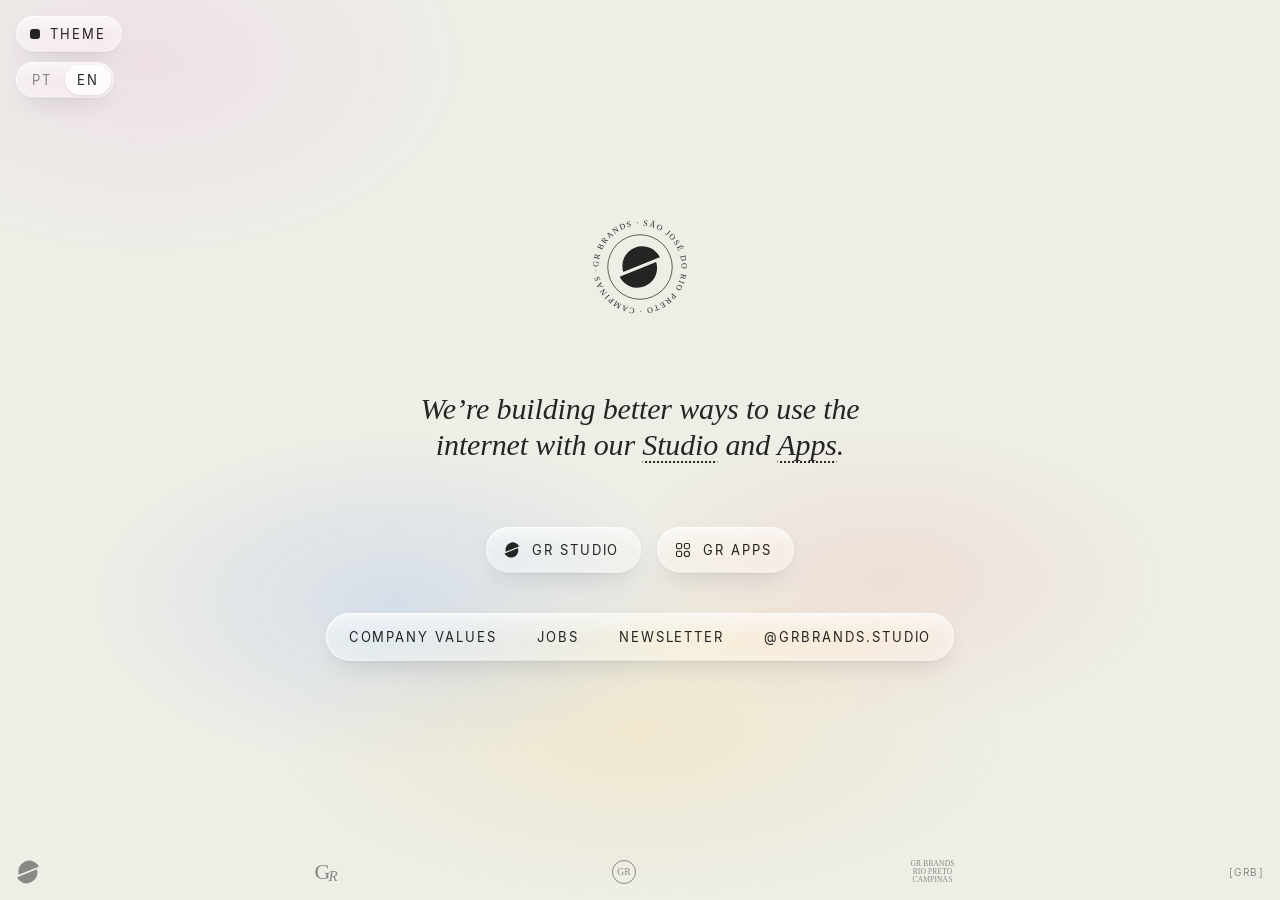
==== commit 7a951bff: "Novo modelo de página única com Liquid Glass; site anterior em backup/ - backup/: o site anterior co" ====
--- a/index.html
+++ b/index.html
@@ -2,766 +2,166 @@
 <html lang="pt-BR">
 <head>
   <meta charset="UTF-8" />
-  <meta name="viewport" content="width=device-width, initial-scale=1.0" />
-  <title>GR Brands — Agência de Sites & Landing Pages</title>
-  <meta name="description" content="Landing pages, sites institucionais e e-commerces feitos para converter. Estratégia antes, pixel depois." />
-  <link rel="icon" type="image/svg+xml" href="data:image/svg+xml,%3Csvg xmlns='http://www.w3.org/2000/svg' viewBox='0 0 64 64'%3E%3Crect width='64' height='64' rx='14' fill='%23E8000D'/%3E%3Ctext x='50%25' y='55%25' font-family='Georgia,serif' font-style='italic' font-size='34' font-weight='700' fill='%23fff' text-anchor='middle' dominant-baseline='middle'%3EG%3C/text%3E%3C/svg%3E" />
-  <link rel="preconnect" href="https://fonts.googleapis.com" />
-  <link rel="preconnect" href="https://fonts.gstatic.com" crossorigin />
-  <link href="https://fonts.googleapis.com/css2?family=Playfair+Display:ital,wght@1,500;1,700&display=swap" rel="stylesheet" />
+  <meta name="viewport" content="width=device-width, initial-scale=1.0, viewport-fit=cover" />
+  <title>GR Brands — Sites, identidades visuais e apps</title>
+  <meta name="description" content="Estamos construindo jeitos melhores de usar a internet com o Estúdio e os Apps da GR Brands." />
+  <meta name="theme-color" content="#EEEEE7" />
+  <link rel="icon" type="image/svg+xml" href="img/favicon.svg" />
+  <link rel="preload" href="fonts/Inter-Regular.woff2" as="font" type="font/woff2" crossorigin />
   <link rel="stylesheet" href="style.css" />
+
+  <!-- Antes do primeiro quadro: tema, idioma e a classe .js. O tema precisa
+       estar no <html> quando o glass-intro.js ler data-theme. -->
+  <script>(function(){try{
+    var h=document.documentElement,s=null,l=null;
+    try{s=localStorage.getItem('grb-theme');l=localStorage.getItem('grb-lang');}catch(e){}
+    var t=s||(matchMedia('(prefers-color-scheme: dark)').matches?'dark':'light');
+    h.setAttribute('data-theme',t);
+    if(!l)l=/^pt/i.test(navigator.language||'pt')?'pt':'en';
+    h.setAttribute('data-lang',l);h.lang=l==='pt'?'pt-BR':'en';
+    h.className+=' js';
+  }catch(e){}})();</script>
+
+  <!-- ABERTURA DE VIDRO (glass-intro.js), a mesma de grbrands.com.br.
+       O véu cobre a página desde o primeiro quadro. -->
+  <style>
+  .glass-intro{display:none;position:fixed;inset:0;z-index:2147483000;background:#EEEEE7}
+  html[data-theme=dark] .glass-intro{background:#1B1B1B}
+  html.is-intro{overflow:hidden}
+  html.is-intro .glass-intro,.glass-intro.is-saindo,.glass-intro.is-pulando{display:block}
+  .glass-intro canvas{position:absolute;inset:0;width:100%;height:100%;display:block}
+  .glass-intro.is-saindo{animation:gi-sai .62s cubic-bezier(.4,0,.2,1) forwards;pointer-events:none}
+  .glass-intro.is-pulando{animation:gi-sai .32s ease forwards;pointer-events:none}
+  @keyframes gi-sai{to{opacity:0;visibility:hidden}}
+  </style>
+  <script>(function(){/* em todo carregamento, exceto com movimento reduzido
+    (?intro força). Se o glass-intro.js não chegar, a página volta em 4 s. */
+  try{var force=/[?&]intro(=|&|$)/.test(location.search);
+  if(!force&&matchMedia("(prefers-reduced-motion: reduce)").matches)return;
+  var h=document.documentElement;h.className+=" is-intro"+(force?" is-intro-forced":"");
+  window.__grbIntro=setTimeout(function(){h.classList.remove("is-intro");},4000);}catch(e){}})();</script>
 </head>
 <body>
 
-<!-- MOBILE MENU -->
-<div class="mobile-menu" id="mobileMenu" aria-hidden="true">
-  <ul class="mobile-nav-links">
-    <li><a href="#cases" class="mobile-link">Cases</a></li>
-    <li><a href="#servicos" class="mobile-link">Serviços</a></li>
-    <li><a href="#planos" class="mobile-link">Planos</a></li>
-    <li><a href="#faq" class="mobile-link">FAQ</a></li>
-    <li><a href="#sobre" class="mobile-link">Sobre</a></li>
-  </ul>
-  <a href="#contato" class="mobile-cta mobile-link">Pedir orçamento</a>
-</div>
+<div class="glass-intro" id="glassIntro" aria-hidden="true"></div>
+<script src="glass-intro.js" async></script>
 
-<!-- NAV -->
-<nav id="nav">
-  <div class="container nav-inner">
-    <a href="#" class="logo">GR Brands<span>.</span></a>
-    <ul class="nav-links">
-      <li><a href="#cases">Cases</a></li>
-      <li><a href="#servicos">Serviços</a></li>
-      <li><a href="#planos">Planos</a></li>
-      <li><a href="#faq">FAQ</a></li>
-      <li><a href="#sobre">Sobre</a></li>
-    </ul>
-    <div class="nav-right">
-      <a href="#contato" class="nav-cta">Pedir orçamento</a>
-      <button class="hamburger" id="hamburger" aria-label="Abrir menu"><span></span><span></span><span></span></button>
-    </div>
-  </div>
-</nav>
+<!-- Campo de cor quase imperceptível: é o que o vidro refrata. Sem ele, o
+     Liquid Glass sobre um fundo liso vira só uma borda. -->
+<div class="ambient" aria-hidden="true"></div>
 
-<!-- HERO -->
-<section class="hero">
-  <div class="container hero__grid">
-    <div class="fade-up d1">
-      <div class="eyebrow eyebrow--onred eyebrow--left fade-up d1"><span><span class="eyebrow-dot"></span>Sites e landing pages que geram resultado</span></div>
-      <h1 class="fade-up d2">Seu negócio merece um site que <em>realmente converte</em></h1>
-      <p class="hero__sub fade-up d3">Criamos landing pages, sites institucionais e e-commerces para empresas que querem parar de perder clientes para a concorrência e começar a vender mais online.</p>
-      <div class="hero__actions fade-up d4">
-        <a href="#contato" class="btn btn--cream">
-          Quero um site que vende
-          <svg width="15" height="15" viewBox="0 0 24 24" fill="none" stroke="currentColor" stroke-width="2.4" stroke-linecap="round" stroke-linejoin="round"><path d="M5 12h14"/><path d="m13 6 6 6-6 6"/></svg>
-        </a>
-        <a href="#cases" class="btn btn--ghost-light">Ver resultados</a>
-      </div>
-    </div>
+<!-- ============ CONTROLES: TEMA + IDIOMA ============ -->
+<div class="controls reveal r0">
+  <button class="ctrl glass" id="themeToggle" type="button" aria-label="Mudar o tema">
+    <span class="ctrl__sq" aria-hidden="true"></span>
+    <span data-i18n="theme">Tema</span>
+  </button>
 
-    <div class="hero__card fade-up d3">
-      <div class="hero__card-row">
-        <div class="hero__card-item">
-          <small>Serviço</small>
-          <strong>Sites & Landing Pages</strong>
-        </div>
-        <div class="hero__card-item">
-          <small>Entrega</small>
-          <strong>Até 15 dias</strong>
-        </div>
-      </div>
-      <div class="hero__stats">
-        <div class="hero__stat"><b>30+</b><span>Projetos entregues</span></div>
-        <div class="hero__stat"><b>15 dias</b><span>LP entregue em até</span></div>
-        <div class="hero__stat"><b>100%</b><span>Atendimento remoto</span></div>
-      </div>
-      <a href="#contato" class="btn btn--red btn--block hero__card-cta">
-        Pedir orçamento
-        <svg width="15" height="15" viewBox="0 0 24 24" fill="none" stroke="currentColor" stroke-width="2.4" stroke-linecap="round" stroke-linejoin="round"><path d="M5 12h14"/><path d="m13 6 6 6-6 6"/></svg>
-      </a>
-    </div>
-  </div>
-</section>
-
-<!-- TICKER -->
-<div class="ticker" aria-hidden="true">
-  <div class="ticker__track">
-    <span>Sites que vendem</span><span class="dot">•</span>
-    <span>Landing pages</span><span class="dot">•</span>
-    <span>Sem template genérico</span><span class="dot">•</span>
-    <span>Estratégia antes, pixel depois</span><span class="dot">•</span>
-    <span>Entrega em até 15 dias</span><span class="dot">•</span>
-    <span>Sites que vendem</span><span class="dot">•</span>
-    <span>Landing pages</span><span class="dot">•</span>
-    <span>Sem template genérico</span><span class="dot">•</span>
-    <span>Estratégia antes, pixel depois</span><span class="dot">•</span>
-    <span>Entrega em até 15 dias</span><span class="dot">•</span>
+  <div class="seg glass" role="group" aria-label="Idioma" data-i18n-aria="langGroup">
+    <span class="seg__thumb" aria-hidden="true"></span>
+    <button class="seg__btn" type="button" data-lang="pt" lang="pt-BR" aria-pressed="true">PT</button>
+    <button class="seg__btn" type="button" data-lang="en" lang="en" aria-pressed="false">EN</button>
   </div>
 </div>
 
-<!-- PROBLEMA / DIFERENCIAIS -->
-<section class="problem">
-  <div class="container">
-    <div class="problem__grid">
-      <div class="reveal">
-        <h2>Estratégia antes.<br>Pixel depois.</h2>
-        <p class="problem__lead">A maioria dos sites falha porque foi feito sem pensar em quem compra: template genérico, copy copiada, zero estratégia por trás.</p>
-        <p class="problem__highlight">Aqui, cada decisão de design parte de um problema real do seu negócio.</p>
-      </div>
+<main class="page">
 
-      <div class="num-list reveal">
-        <div class="num-list__item">
-          <div class="num-list__idx">01</div>
-          <div>
-            <div class="num-list__title">Briefing direto</div>
-            <div class="num-list__desc">Formulário objetivo e conversa rápida, sem reuniões intermináveis.</div>
-          </div>
-        </div>
-        <div class="num-list__item">
-          <div class="num-list__idx">02</div>
-          <div>
-            <div class="num-list__title">Design antes do código</div>
-            <div class="num-list__desc">Você aprova o layout completo antes de qualquer linha de desenvolvimento.</div>
-          </div>
-        </div>
-        <div class="num-list__item">
-          <div class="num-list__idx">03</div>
-          <div>
-            <div class="num-list__title">Copy que converte</div>
-            <div class="num-list__desc">Nada de texto genérico. Cada palavra é pensada para guiar até a ação.</div>
-          </div>
-        </div>
-        <div class="num-list__item">
-          <div class="num-list__idx">04</div>
-          <div>
-            <div class="num-list__title">Prazo real</div>
-            <div class="num-list__desc">LP em até 15 dias, institucional em 21, e-commerce em 30. Sem enrolação.</div>
-          </div>
-        </div>
-        <div class="num-list__item">
-          <div class="num-list__idx">05</div>
-          <div>
-            <div class="num-list__title">Suporte pós-entrega</div>
-            <div class="num-list__desc">30 a 60 dias de ajustes inclusos enquanto você se adapta ao novo site.</div>
-          </div>
-        </div>
-      </div>
-    </div>
-  </div>
-</section>
+  <!-- ============ SELO ============ -->
+  <header class="badge-wrap reveal r1">
+    <a class="badge" href="./" aria-label="GR Brands, início" data-i18n-aria="homeAria">
+      <svg viewBox="0 0 200 200" width="200" height="200" aria-hidden="true">
+        <defs>
+          <path id="badge-ring" d="M100,100 m-80,0 a80,80 0 1,1 160,0 a80,80 0 1,1 -160,0" />
+          <clipPath id="bd-t"><rect x="-60" y="-60" width="220" height="107"/></clipPath>
+          <clipPath id="bd-b"><rect x="-60" y="53" width="220" height="160"/></clipPath>
+        </defs>
+        <text class="badge__ring">
+          <textPath href="#badge-ring" textLength="498" lengthAdjust="spacing">GR BRANDS · SÃO JOSÉ DO RIO PRETO · CAMPINAS ·</textPath>
+        </text>
+        <circle cx="100" cy="100" r="62" fill="none" stroke="currentColor" stroke-width="1.4" />
+        <svg x="58" y="58" width="84" height="84" viewBox="22.5 22 84 84">
+          <g transform="translate(25.30,24.00)"><g transform="scale(1.00125) translate(-16.0,-8.2)">
+            <g fill="currentColor" transform="rotate(-22 50 50)">
+              <g clip-path="url(#bd-t)"><circle cx="50" cy="50" r="38" transform="translate(10,0)"/></g>
+              <g clip-path="url(#bd-b)"><circle cx="50" cy="50" r="38"/></g>
+            </g>
+          </g></g>
+        </svg>
+      </svg>
+    </a>
+  </header>
 
-<!-- SERVIÇOS -->
-<section class="services" id="servicos">
-  <div class="container">
-    <div class="eyebrow reveal"><span><span class="eyebrow-dot"></span>O que entregamos</span></div>
-    <h2 class="section-title reveal">Três produtos. <em>Um objetivo: vender mais.</em></h2>
-    <p class="section-sub reveal">Cada entrega é pensada do zero para o seu negócio: sem template genérico, sem copy copiado, sem resultado medíocre.</p>
+  <!-- ============ FRASE + APPS ============ -->
+  <section class="lead">
+    <h1 class="heading reveal r2">
+      <span data-i18n="h1a">Estamos construindo jeitos melhores de usar a internet com o </span><a class="heading-link" href="https://grbrands.com.br/" target="_blank" rel="noopener noreferrer" data-i18n="h1studio">Estúdio</a><span data-i18n="h1b"> e os </span><a class="heading-link" href="https://grbrands.com.br/apps/" target="_blank" rel="noopener noreferrer" data-i18n="h1apps">Apps</a><span>.</span>
+    </h1>
 
-    <div class="svc-grid">
-      <div class="svc-card reveal">
-        <div class="svc-card__thumb svc-card__thumb--1"></div>
-        <div class="svc-card__body">
-          <div class="svc-card__icon">
-            <svg viewBox="0 0 24 24" fill="none" stroke="currentColor" stroke-width="1.6" stroke-linecap="round" stroke-linejoin="round" width="19" height="19"><circle cx="12" cy="12" r="10"/><circle cx="12" cy="12" r="6"/><circle cx="12" cy="12" r="2"/></svg>
-          </div>
-          <h3 class="svc-card__name">Landing Pages</h3>
-          <p class="svc-card__desc">Páginas focadas em converter visitantes em clientes. Cada elemento é pensado para guiar o usuário até a ação.</p>
-          <ul class="svc-card__list">
-            <li>Design orientado à conversão</li>
-            <li>Copywriting persuasivo incluso</li>
-            <li>Integração com WhatsApp e CRM</li>
-            <li>Pixel e analytics configurados</li>
-            <li>Entrega em até 15 dias</li>
-          </ul>
-        </div>
-        <div class="svc-card__tab"><span class="svc-card__tag">Mais popular</span></div>
-      </div>
+    <ul class="apps reveal r3">
+      <li>
+        <a class="button-link glass" href="https://grbrands.com.br/" target="_blank" rel="noopener noreferrer">
+          <svg width="16" height="16" viewBox="22.5 22 84 84" aria-hidden="true">
+            <defs>
+              <clipPath id="bt-t"><rect x="-60" y="-60" width="220" height="107"/></clipPath>
+              <clipPath id="bt-b"><rect x="-60" y="53" width="220" height="160"/></clipPath>
+            </defs>
+            <g transform="translate(25.30,24.00)"><g transform="scale(1.00125) translate(-16.0,-8.2)">
+              <g fill="currentColor" transform="rotate(-22 50 50)">
+                <g clip-path="url(#bt-t)"><circle cx="50" cy="50" r="38" transform="translate(10,0)"/></g>
+                <g clip-path="url(#bt-b)"><circle cx="50" cy="50" r="38"/></g>
+              </g>
+            </g></g>
+          </svg>
+          <span data-i18n="btnStudio">GR Estúdio</span>
+        </a>
+      </li>
+      <li>
+        <a class="button-link glass" href="https://grbrands.com.br/apps/" target="_blank" rel="noopener noreferrer">
+          <svg width="16" height="16" viewBox="0 0 16 16" fill="none" stroke="currentColor" stroke-width="1.1" aria-hidden="true">
+            <rect x="1.5" y="1.5" width="5.2" height="5.2" rx="1.6"/>
+            <rect x="9.3" y="1.5" width="5.2" height="5.2" rx="1.6"/>
+            <rect x="1.5" y="9.3" width="5.2" height="5.2" rx="1.6"/>
+            <circle cx="11.9" cy="11.9" r="2.6"/>
+          </svg>
+          <span data-i18n="btnApps">GR Apps</span>
+        </a>
+      </li>
+    </ul>
+  </section>
 
-      <div class="svc-card reveal">
-        <div class="svc-card__thumb svc-card__thumb--2"></div>
-        <div class="svc-card__body">
-          <div class="svc-card__icon">
-            <svg viewBox="0 0 24 24" fill="none" stroke="currentColor" stroke-width="1.6" stroke-linecap="round" stroke-linejoin="round" width="19" height="19"><rect x="3" y="9" width="18" height="13" rx="1"/><path d="M9 22V12h6v10"/><path d="M3 9l9-7 9 7"/></svg>
-          </div>
-          <h3 class="svc-card__name">Sites Institucionais</h3>
-          <p class="svc-card__desc">Presença digital completa que transmite credibilidade, conta a história da sua marca e gera oportunidades.</p>
-          <ul class="svc-card__list">
-            <li>Design exclusivo e responsivo</li>
-            <li>CMS para fácil edição</li>
-            <li>SEO técnico avançado</li>
-            <li>Velocidade 95+ PageSpeed</li>
-            <li>Suporte pós-lançamento</li>
-          </ul>
-        </div>
-        <div class="svc-card__tab"><span class="svc-card__tag">Destaque</span></div>
-      </div>
+  <!-- ============ NAVEGAÇÃO ============ -->
+  <footer class="foot reveal r4">
+    <nav class="foot__nav glass" aria-label="Links" data-i18n-aria="navAria">
+      <a class="mono-link" href="https://grbrands.com.br/#sobre" target="_blank" rel="noopener noreferrer" data-i18n="values">Valores</a>
+      <a class="mono-link" href="mailto:contato@grbrands.com.br?subject=Vagas" data-i18n="jobs">Vagas</a>
+      <a class="mono-link" href="mailto:contato@grbrands.com.br?subject=Newsletter" data-i18n="newsletter">Newsletter</a>
+      <a class="mono-link" href="https://www.instagram.com/grbrands.studio/" target="_blank" rel="noopener noreferrer">@grbrands.studio</a>
+    </nav>
+  </footer>
 
-      <div class="svc-card reveal">
-        <div class="svc-card__thumb svc-card__thumb--3"></div>
-        <div class="svc-card__body">
-          <div class="svc-card__icon">
-            <svg viewBox="0 0 24 24" fill="none" stroke="currentColor" stroke-width="1.6" stroke-linecap="round" stroke-linejoin="round" width="19" height="19"><path d="M6 2L3 6v14a2 2 0 002 2h14a2 2 0 002-2V6l-3-4z"/><line x1="3" y1="6" x2="21" y2="6"/><path d="M16 10a4 4 0 01-8 0"/></svg>
-          </div>
-          <h3 class="svc-card__name">Lojas Virtuais</h3>
-          <p class="svc-card__desc">Lojas prontas para vender com checkout otimizado e integrações com os principais meios de pagamento.</p>
-          <ul class="svc-card__list">
-            <li>Checkout de alta conversão</li>
-            <li>Integração com gateways</li>
-            <li>Painel administrativo</li>
-            <li>Gestão de estoque</li>
-            <li>Relatórios em tempo real</li>
-          </ul>
-        </div>
-        <div class="svc-card__tab"><span class="svc-card__tag">E-commerce</span></div>
-      </div>
-    </div>
-  </div>
-</section>
+</main>
 
-<!-- PROCESSO -->
-<section class="process" id="processo">
-  <div class="container">
-    <div class="eyebrow eyebrow--onred reveal"><span><span class="eyebrow-dot"></span>Como trabalhamos</span></div>
-    <h2 class="section-title reveal">Do briefing ao ar. <em>Sem enrolação.</em></h2>
+<!-- ============ MARCAS DE RODAPÉ ============ -->
+<div class="marks reveal r5" aria-hidden="true">
+  <svg class="mark mark--sym" viewBox="22.5 22 84 84" width="24" height="24">
+    <defs>
+      <clipPath id="mk-t"><rect x="-60" y="-60" width="220" height="107"/></clipPath>
+      <clipPath id="mk-b"><rect x="-60" y="53" width="220" height="160"/></clipPath>
+    </defs>
+    <g transform="translate(25.30,24.00)"><g transform="scale(1.00125) translate(-16.0,-8.2)">
+      <g fill="currentColor" transform="rotate(-22 50 50)">
+        <g clip-path="url(#mk-t)"><circle cx="50" cy="50" r="38" transform="translate(10,0)"/></g>
+        <g clip-path="url(#mk-b)"><circle cx="50" cy="50" r="38"/></g>
+      </g>
+    </g></g>
+  </svg>
+  <span class="mark mark--mono">G<i>R</i></span>
+  <span class="mark mark--ring"><span>GR</span></span>
+  <span class="mark mark--stack">GR Brands<br />Rio Preto<br />Campinas</span>
+  <span class="mark mark--code">[GRB]</span>
+</div>
+<small class="sr-only">© 2026 GR Brands</small>
 
-    <div class="process-grid reveal">
-      <div class="process-cell">
-        <div class="process-cell__num">01</div>
-        <h3>Briefing</h3>
-        <p>Mergulhamos no seu negócio. Entendemos objetivos, público-alvo, concorrência e o que você precisa que o site faça por você.</p>
-      </div>
-      <div class="process-cell">
-        <div class="process-cell__num">02</div>
-        <h3>Estratégia</h3>
-        <p>Definimos estrutura, fluxo e copy antes de qualquer pixel. A estratégia de conversão guia todas as decisões de design.</p>
-      </div>
-      <div class="process-cell">
-        <div class="process-cell__num">03</div>
-        <h3>Design</h3>
-        <p>Criamos o visual com atenção a cada detalhe: tipografia, espaçamento, hierarquia e interações que encantam sem distrair.</p>
-      </div>
-      <div class="process-cell">
-        <div class="process-cell__num">04</div>
-        <h3>Entrega</h3>
-        <p>Desenvolvimento limpo, rápido e responsivo. Treinamento para sua equipe, documentação e suporte nos primeiros 30 dias.</p>
-      </div>
-    </div>
-  </div>
-</section>
-
-<!-- CASES -->
-<section class="cases" id="cases">
-  <div class="container">
-    <div class="eyebrow reveal"><span><span class="eyebrow-dot"></span>Resultados</span></div>
-    <h2 class="section-title reveal">Não é só bonito. <em>É construído para performar.</em></h2>
-    <p class="section-sub reveal">Alguns dos negócios que confiaram na GR Brands para colocar a presença digital para trabalhar.</p>
-
-    <div class="case-featured reveal">
-      <div class="case-browser-wrap">
-        <div class="case-browser">
-          <div class="mockup-topbar">
-            <span class="dot dot-r"></span><span class="dot dot-y"></span><span class="dot dot-g"></span>
-            <div class="mockup-url">momentoimoveisrp.com.br</div>
-          </div>
-          <div class="case-listing">
-            <div class="case-listing-card">
-              <div class="case-listing-img"></div>
-              <div class="case-listing-body">
-                <div class="case-listing-title">Apto. Jd. Redentor</div>
-                <div class="case-listing-sub">3 dorm · 2 vagas</div>
-              </div>
-            </div>
-            <div class="case-listing-card">
-              <div class="case-listing-img"></div>
-              <div class="case-listing-body">
-                <div class="case-listing-title">Casa Bosque</div>
-                <div class="case-listing-sub">4 dorm · piscina</div>
-              </div>
-            </div>
-            <div class="case-listing-card">
-              <div class="case-listing-img"></div>
-              <div class="case-listing-body">
-                <div class="case-listing-title">Sala Comercial</div>
-                <div class="case-listing-sub">Centro · 45m²</div>
-              </div>
-            </div>
-            <div class="case-listing-card">
-              <div class="case-listing-img"></div>
-              <div class="case-listing-body">
-                <div class="case-listing-title">Terreno Bosque</div>
-                <div class="case-listing-sub">300m² · plano</div>
-              </div>
-            </div>
-          </div>
-          <div class="case-cta-bar">Falar com um consultor →</div>
-        </div>
-      </div>
-      <div class="case-info">
-        <span class="case-tag">Imobiliária · São José do Rio Preto/SP</span>
-        <h3 class="case-title">Momento Imóveis</h3>
-        <p class="case-desc">Site institucional com foco em captação de leads: vitrine de imóveis com curadoria, formulário de contato direto e chamada para WhatsApp em cada etapa da jornada — para uma imobiliária que já é referência na região.</p>
-        <div class="case-metrics">
-          <div>
-            <div class="case-metric-val">1.200+</div>
-            <div class="case-metric-label">famílias atendidas pela Momento</div>
-          </div>
-          <div>
-            <div class="case-metric-val">15+ anos</div>
-            <div class="case-metric-label">de atuação no mercado imobiliário</div>
-          </div>
-        </div>
-        <div class="case-deliverables">
-          <span class="tag">Site institucional</span>
-          <span class="tag">Leads via WhatsApp</span>
-          <span class="tag">Vitrine de imóveis</span>
-          <span class="tag">Design responsivo</span>
-        </div>
-      </div>
-    </div>
-
-    <div class="other-works-label">Outras marcas que criamos do zero</div>
-    <div class="works-grid">
-      <a href="projetos/second-chance-studio.html" class="work-card reveal">
-        <div class="work-card__bg" style="background:linear-gradient(145deg,#3a1420,#4a1a2a);"></div>
-        <div class="work-card__glow" style="background:radial-gradient(circle at 20% 30%, rgba(232,100,130,0.25) 0%, transparent 70%);"></div>
-        <span class="work-card__initials" style="color:rgba(255,255,255,0.16);">SC</span>
-        <div class="work-card__content">
-          <span class="work-card__cat">Beauty Studio</span>
-          <p class="work-card__name">Second Chance Studio</p>
-        </div>
-      </a>
-      <a href="projetos/cesare.html" class="work-card reveal">
-        <div class="work-card__bg" style="background:linear-gradient(145deg,#12142e,#1c1f42);"></div>
-        <div class="work-card__glow" style="background:radial-gradient(circle at 80% 20%, rgba(120,110,255,0.22) 0%, transparent 70%);"></div>
-        <span class="work-card__initials" style="color:rgba(255,255,255,0.16);">CE</span>
-        <div class="work-card__content">
-          <span class="work-card__cat">Moda Esportiva</span>
-          <p class="work-card__name">Cesare</p>
-        </div>
-      </a>
-      <a href="projetos/acai-brazil.html" class="work-card reveal">
-        <div class="work-card__bg" style="background:linear-gradient(145deg,#0d2a14,#12401e);"></div>
-        <div class="work-card__glow" style="background:radial-gradient(circle at 50% 10%, rgba(34,197,94,0.22) 0%, transparent 70%);"></div>
-        <span class="work-card__initials" style="color:rgba(255,255,255,0.16);">AÇ</span>
-        <div class="work-card__content">
-          <span class="work-card__cat">Alimentação</span>
-          <p class="work-card__name">Açaí Brazil</p>
-        </div>
-      </a>
-      <a href="projetos/fg-consultoria.html" class="work-card reveal">
-        <div class="work-card__bg" style="background:linear-gradient(145deg,#0c2436,#123449);"></div>
-        <div class="work-card__glow" style="background:radial-gradient(circle at 70% 50%, rgba(79,196,207,0.22) 0%, transparent 70%);"></div>
-        <span class="work-card__initials" style="color:rgba(255,255,255,0.16);">FG</span>
-        <div class="work-card__content">
-          <span class="work-card__cat">Consultoria</span>
-          <p class="work-card__name">FG Consultoria</p>
-        </div>
-      </a>
-    </div>
-
-    <div style="text-align:center;margin-top:36px;">
-      <a href="https://grbrands.myportfolio.com" target="_blank" rel="noopener" class="btn btn--ghost-ink">Ver portfólio completo &nbsp;↗</a>
-    </div>
-  </div>
-</section>
-
-<!-- PLANOS -->
-<section class="pricing" id="planos">
-  <div class="container">
-    <div class="eyebrow eyebrow--onink reveal"><span><span class="eyebrow-dot"></span>Planos & Investimento</span></div>
-    <h2 class="section-title reveal">Transparência total. <em>Sem surpresas no final.</em></h2>
-    <p class="section-sub reveal">O que você vê é o que você paga. Sem taxas ocultas, sem letras miúdas.</p>
-
-    <div class="price-grid">
-      <div class="price-card reveal">
-        <div class="price-plan">Starter</div>
-        <div class="price-amount">R$2.500</div>
-        <div class="price-period">pagamento único</div>
-        <div class="price-divider"></div>
-        <ul class="price-features">
-          <li><svg viewBox="0 0 16 16" fill="none" width="14" height="14"><polyline points="2 8 6 12 14 4" stroke="currentColor" stroke-width="1.8" stroke-linecap="round" stroke-linejoin="round"/></svg> Landing page de 1 seção</li>
-          <li><svg viewBox="0 0 16 16" fill="none" width="14" height="14"><polyline points="2 8 6 12 14 4" stroke="currentColor" stroke-width="1.8" stroke-linecap="round" stroke-linejoin="round"/></svg> Design responsivo</li>
-          <li><svg viewBox="0 0 16 16" fill="none" width="14" height="14"><polyline points="2 8 6 12 14 4" stroke="currentColor" stroke-width="1.8" stroke-linecap="round" stroke-linejoin="round"/></svg> Integração com WhatsApp</li>
-          <li><svg viewBox="0 0 16 16" fill="none" width="14" height="14"><polyline points="2 8 6 12 14 4" stroke="currentColor" stroke-width="1.8" stroke-linecap="round" stroke-linejoin="round"/></svg> SEO básico</li>
-          <li><svg viewBox="0 0 16 16" fill="none" width="14" height="14"><polyline points="2 8 6 12 14 4" stroke="currentColor" stroke-width="1.8" stroke-linecap="round" stroke-linejoin="round"/></svg> Entrega em até 15 dias</li>
-          <li><svg viewBox="0 0 16 16" fill="none" width="14" height="14"><polyline points="2 8 6 12 14 4" stroke="currentColor" stroke-width="1.8" stroke-linecap="round" stroke-linejoin="round"/></svg> 30 dias de suporte</li>
-        </ul>
-        <a href="#contato" class="btn btn--ghost-light btn--block">Começar agora
-          <svg width="13" height="13" viewBox="0 0 14 14" fill="none"><path d="M1 13L13 1M13 1H4M13 1V10" stroke="currentColor" stroke-width="1.8" stroke-linecap="round"/></svg>
-        </a>
-      </div>
-
-      <div class="price-card price-card--featured reveal">
-        <span class="price-badge">Mais escolhido</span>
-        <div class="price-plan">Pro</div>
-        <div class="price-amount">R$6.900</div>
-        <div class="price-period">pagamento único</div>
-        <div class="price-divider"></div>
-        <ul class="price-features">
-          <li><svg viewBox="0 0 16 16" fill="none" width="14" height="14"><polyline points="2 8 6 12 14 4" stroke="currentColor" stroke-width="1.8" stroke-linecap="round" stroke-linejoin="round"/></svg> Site completo até 8 páginas</li>
-          <li><svg viewBox="0 0 16 16" fill="none" width="14" height="14"><polyline points="2 8 6 12 14 4" stroke="currentColor" stroke-width="1.8" stroke-linecap="round" stroke-linejoin="round"/></svg> Design exclusivo personalizado</li>
-          <li><svg viewBox="0 0 16 16" fill="none" width="14" height="14"><polyline points="2 8 6 12 14 4" stroke="currentColor" stroke-width="1.8" stroke-linecap="round" stroke-linejoin="round"/></svg> CMS para edição própria</li>
-          <li><svg viewBox="0 0 16 16" fill="none" width="14" height="14"><polyline points="2 8 6 12 14 4" stroke="currentColor" stroke-width="1.8" stroke-linecap="round" stroke-linejoin="round"/></svg> SEO técnico avançado</li>
-          <li><svg viewBox="0 0 16 16" fill="none" width="14" height="14"><polyline points="2 8 6 12 14 4" stroke="currentColor" stroke-width="1.8" stroke-linecap="round" stroke-linejoin="round"/></svg> Google Analytics + Meta Pixel</li>
-          <li><svg viewBox="0 0 16 16" fill="none" width="14" height="14"><polyline points="2 8 6 12 14 4" stroke="currentColor" stroke-width="1.8" stroke-linecap="round" stroke-linejoin="round"/></svg> Formulários e automações</li>
-          <li><svg viewBox="0 0 16 16" fill="none" width="14" height="14"><polyline points="2 8 6 12 14 4" stroke="currentColor" stroke-width="1.8" stroke-linecap="round" stroke-linejoin="round"/></svg> 60 dias de suporte</li>
-        </ul>
-        <a href="#contato" class="btn btn--red btn--block">Quero o Pro
-          <svg width="13" height="13" viewBox="0 0 14 14" fill="none"><path d="M1 13L13 1M13 1H4M13 1V10" stroke="currentColor" stroke-width="1.8" stroke-linecap="round"/></svg>
-        </a>
-      </div>
-
-      <div class="price-card reveal">
-        <div class="price-plan">Enterprise</div>
-        <div class="price-amount price-amount--custom">Custom</div>
-        <div class="price-period">sob consulta</div>
-        <div class="price-divider"></div>
-        <ul class="price-features">
-          <li><svg viewBox="0 0 16 16" fill="none" width="14" height="14"><polyline points="2 8 6 12 14 4" stroke="currentColor" stroke-width="1.8" stroke-linecap="round" stroke-linejoin="round"/></svg> E-commerce / SaaS completo</li>
-          <li><svg viewBox="0 0 16 16" fill="none" width="14" height="14"><polyline points="2 8 6 12 14 4" stroke="currentColor" stroke-width="1.8" stroke-linecap="round" stroke-linejoin="round"/></svg> Design system escalável</li>
-          <li><svg viewBox="0 0 16 16" fill="none" width="14" height="14"><polyline points="2 8 6 12 14 4" stroke="currentColor" stroke-width="1.8" stroke-linecap="round" stroke-linejoin="round"/></svg> Integrações via API</li>
-          <li><svg viewBox="0 0 16 16" fill="none" width="14" height="14"><polyline points="2 8 6 12 14 4" stroke="currentColor" stroke-width="1.8" stroke-linecap="round" stroke-linejoin="round"/></svg> Painel admin customizado</li>
-          <li><svg viewBox="0 0 16 16" fill="none" width="14" height="14"><polyline points="2 8 6 12 14 4" stroke="currentColor" stroke-width="1.8" stroke-linecap="round" stroke-linejoin="round"/></svg> A/B testing e analytics</li>
-          <li><svg viewBox="0 0 16 16" fill="none" width="14" height="14"><polyline points="2 8 6 12 14 4" stroke="currentColor" stroke-width="1.8" stroke-linecap="round" stroke-linejoin="round"/></svg> Suporte dedicado contínuo</li>
-        </ul>
-        <a href="#contato" class="btn btn--ghost-light btn--block">Solicitar proposta
-          <svg width="13" height="13" viewBox="0 0 14 14" fill="none"><path d="M1 13L13 1M13 1H4M13 1V10" stroke="currentColor" stroke-width="1.8" stroke-linecap="round"/></svg>
-        </a>
-      </div>
-    </div>
-  </div>
-</section>
-
-<!-- PARA QUEM -->
-<section class="forwho" id="para-quem">
-  <div class="container">
-    <div class="eyebrow reveal"><span><span class="eyebrow-dot"></span>Para quem é</span></div>
-    <h2 class="reveal">Para quem quer <em>parar de perder vendas online</em></h2>
-    <p class="forwho__sub reveal">Se você tem um negócio real e quer uma presença digital que trabalhe por você 24 horas por dia, a GR Brands é para você.</p>
-
-    <div class="forwho-grid">
-      <div class="forwho-card reveal">
-        <div class="forwho-icon">
-          <svg viewBox="0 0 24 24" fill="none" stroke="currentColor" stroke-width="1.5" stroke-linecap="round" stroke-linejoin="round" width="34" height="34"><rect x="2" y="7" width="20" height="15" rx="1"/><path d="M9 22V12h6v10"/><path d="M16 7V5a2 2 0 00-2-2h-4a2 2 0 00-2 2v2"/></svg>
-        </div>
-        <h3>Empresas que precisam de autoridade online</h3>
-        <p>Negócios estabelecidos que ainda dependem de indicação boca a boca, têm um site desatualizado ou nenhum site, e perdem espaço para concorrentes com presença digital mais forte.</p>
-        <div class="forwho-tags">
-          <span class="tag">Clínicas e consultórios</span>
-          <span class="tag">Escritórios</span>
-          <span class="tag">Imobiliárias</span>
-          <span class="tag">Prestadores de serviço</span>
-          <span class="tag">Comércio local</span>
-        </div>
-      </div>
-      <div class="forwho-card reveal">
-        <div class="forwho-icon">
-          <svg viewBox="0 0 24 24" fill="none" stroke="currentColor" stroke-width="1.5" stroke-linecap="round" stroke-linejoin="round" width="34" height="34"><path d="M4.5 16.5c-1.5 1.26-2 5-2 5s3.74-.5 5-2c.71-.84.7-2.13-.09-2.91a2.18 2.18 0 00-2.91-.09z"/><path d="M12 15l-3-3a22 22 0 012-3.95A12.88 12.88 0 0122 2c0 2.72-.78 7.5-6 11a22.35 22.35 0 01-4 2z"/><path d="M9 12H4s.55-3.03 2-4c1.62-1.08 5 0 5 0"/><path d="M12 15v5s3.03-.55 4-2c1.08-1.62 0-5 0-5"/></svg>
-        </div>
-        <h3>Negócios que querem vender mais com tráfego pago</h3>
-        <p>Empreendedores que rodam anúncios no Meta ou Google mas perdem resultado porque a página de destino não converte. Uma landing page bem feita pode melhorar bastante o retorno das campanhas.</p>
-        <div class="forwho-tags">
-          <span class="tag">Infoprodutores</span>
-          <span class="tag">Lançamentos</span>
-          <span class="tag">E-commerce</span>
-          <span class="tag">Captação de leads</span>
-          <span class="tag">Startups</span>
-        </div>
-      </div>
-    </div>
-  </div>
-</section>
-
-<!-- FAQ -->
-<section class="faq" id="faq">
-  <div class="container">
-    <div class="eyebrow reveal"><span><span class="eyebrow-dot"></span>Perguntas frequentes</span></div>
-    <h2 class="section-title reveal">Tudo o que você <em>precisa saber antes de começar.</em></h2>
-
-    <div class="faq-grid">
-      <div class="faq-list reveal">
-        <details class="faq-item" open>
-          <summary>Quanto tempo leva para o site ficar pronto?<span class="faq-icon">+</span></summary>
-          <div class="faq-answer">Landing pages ficam prontas em até 15 dias, sites institucionais em até 21 dias e e-commerces em até 30 dias, contando a partir da aprovação do briefing.</div>
-        </details>
-        <details class="faq-item">
-          <summary>Eu preciso ter o conteúdo (textos e imagens) pronto?<span class="faq-icon">+</span></summary>
-          <div class="faq-answer">Não necessariamente. Ajudamos na estruturação da copy e podemos indicar bancos de imagem ou orientar sessões de fotos, mas quanto mais material você já tiver, mais rápido o processo.</div>
-        </details>
-        <details class="faq-item">
-          <summary>O site é otimizado para aparecer no Google?<span class="faq-icon">+</span></summary>
-          <div class="faq-answer">Sim. Todo projeto sai com SEO técnico básico configurado (meta tags, performance, estrutura semântica). Os planos Pro e Enterprise incluem SEO técnico avançado.</div>
-        </details>
-        <details class="faq-item">
-          <summary>Consigo editar o site sozinho depois da entrega?<span class="faq-icon">+</span></summary>
-          <div class="faq-answer">Sim, nos planos Pro e Enterprise entregamos com CMS para você editar textos e imagens sem depender de programador.</div>
-        </details>
-        <details class="faq-item">
-          <summary>Que formas de pagamento vocês aceitam?<span class="faq-icon">+</span></summary>
-          <div class="faq-answer">Trabalhamos com pagamento único, geralmente dividido em entrada + entrega. Para projetos Enterprise, também negociamos parcelamento conforme etapas do projeto.</div>
-        </details>
-        <details class="faq-item">
-          <summary>E se eu precisar de ajustes depois que o site for ao ar?<span class="faq-icon">+</span></summary>
-          <div class="faq-answer">Todo projeto inclui um período de suporte pós-entrega (30 a 60 dias, dependendo do plano) para ajustes sem custo extra.</div>
-        </details>
-      </div>
-
-      <div class="faq-support reveal">
-        <div class="faq-support__icon">
-          <svg width="20" height="20" viewBox="0 0 24 24" fill="none" stroke="currentColor" stroke-width="2" stroke-linecap="round" stroke-linejoin="round"><path d="M21 11.5a8.38 8.38 0 01-.9 3.8 8.5 8.5 0 01-7.6 4.7 8.38 8.38 0 01-3.8-.9L3 21l1.9-5.7a8.38 8.38 0 01-.9-3.8 8.5 8.5 0 014.7-7.6 8.38 8.38 0 013.8-.9h.5a8.48 8.48 0 018 8v.5z"/></svg>
-        </div>
-        <h3>Ainda com dúvidas?</h3>
-        <p>Fale direto com a gente pelo WhatsApp e tire suas dúvidas sobre o seu projeto antes de fechar.</p>
-        <a href="#contato" class="btn btn--red btn--block">Falar com a GR Brands</a>
-      </div>
-    </div>
-  </div>
-</section>
-
-<!-- SOBRE / FUNDADOR -->
-<section class="about" id="sobre">
-  <div class="container">
-    <div class="about-inner reveal">
-      <div class="about-photo">
-        <img src="img/eduardo.jpg" alt="Eduardo Rodrigues" onerror="this.style.display='none';this.nextElementSibling.style.display='flex';" />
-        <div class="about-photo-fallback">E</div>
-        <div class="name">Eduardo Rodrigues</div>
-        <div class="role">Fundador &amp; Designer</div>
-        <div class="meta">
-          <span>São José do Rio Preto, SP</span>
-          <span class="age">25 anos</span>
-        </div>
-      </div>
-      <div class="about-body">
-        <div class="eyebrow" style="justify-content:flex-start;"><span><span class="eyebrow-dot"></span>Quem está por trás</span></div>
-        <h2>Comecei consertando computadores. Terminei obcecado com pixels.</h2>
-        <p>Comecei na área de informática, como técnico. Aprendi a diagnosticar, a resolver, a ter paciência com o detalhe. Hoje atuo como design gráfico/web designer, fotografia e identidade visual. Trabalho com a Adobe Creative Suite, Photoshop, Illustrator, às vezes com edição de vídeo. Busco, em cada projeto, o que Alexandre Wollner praticava: precisão.</p>
-        <div class="about-quote">Wollner me interessa pela mesma razão que Tchekhov: ambos sabem que o excesso mente. A precisão é uma forma de respeito pelo olho, pelo leitor, pelo que se quer dizer.</div>
-        <p class="about-extra">Tenho 25 anos, moro em São José do Rio Preto. Faço parte de uma oficina literária. Meus autores favoritos são Tchekhov, Flaubert, Tolstói, Homero, Shakespeare, Faulkner e muitos nomes da literatura brasileira. Não acho que isso seja separado do design, acho que é exatamente de lá que vem o cuidado estético.</p>
-        <div class="about-tags">
-          <span class="tag tag--ink">Photoshop</span>
-          <span class="tag tag--ink">Illustrator</span>
-          <span class="tag tag--ink">Identidade Visual</span>
-          <span class="tag tag--ink">Web Design</span>
-          <span class="tag tag--ink">Fotografia</span>
-          <span class="tag tag--ink">Edição de Vídeo</span>
-        </div>
-      </div>
-    </div>
-  </div>
-</section>
-
-<!-- CONTATO -->
-<section class="contact" id="contato">
-  <div class="container contact-wrap">
-    <div class="contact-header">
-      <div class="eyebrow eyebrow--onink reveal"><span><span class="eyebrow-dot"></span>Comece hoje</span></div>
-      <h2 class="contact-heading reveal">Chega de site que não vende. <em>Vamos mudar isso.</em></h2>
-      <p class="contact-sub reveal">Resposta em até 24 horas. Sem compromisso, sem letras miúdas.</p>
-    </div>
-
-    <div class="contact-panel reveal">
-      <p class="form-title">Conte sobre seu projeto</p>
-      <form id="contactForm" novalidate>
-        <div class="form-grid">
-          <div class="form-group">
-            <label class="form-label" for="f-name">Nome completo *</label>
-            <input class="form-input" id="f-name" type="text" placeholder="Seu nome" required />
-          </div>
-          <div class="form-group">
-            <label class="form-label" for="f-company">Empresa</label>
-            <input class="form-input" id="f-company" type="text" placeholder="Nome da empresa" />
-          </div>
-          <div class="form-group">
-            <label class="form-label" for="f-email">E-mail *</label>
-            <input class="form-input" id="f-email" type="email" placeholder="seuemail@empresa.com" required />
-          </div>
-          <div class="form-group">
-            <label class="form-label" for="f-phone">WhatsApp</label>
-            <input class="form-input" id="f-phone" type="tel" placeholder="(00) 00000-0000" />
-          </div>
-
-          <div class="form-group form-group--full">
-            <label class="form-label" for="f-type">Tipo de projeto *</label>
-            <select class="form-input form-select" id="f-type" required>
-              <option value="" disabled selected>Selecione uma opção</option>
-              <option>Landing Page</option>
-              <option>Site Institucional</option>
-              <option>E-commerce / Loja Virtual</option>
-              <option>Redesign de site existente</option>
-              <option>Identidade Visual / Logo</option>
-              <option>Outro</option>
-            </select>
-          </div>
-
-          <div class="form-group">
-            <label class="form-label" for="f-budget">Investimento</label>
-            <select class="form-input form-select" id="f-budget">
-              <option value="" disabled selected>Faixa de orçamento</option>
-              <option>Até R$ 3.000</option>
-              <option>R$ 3.000 a R$ 8.000</option>
-              <option>R$ 8.000 a R$ 20.000</option>
-              <option>Acima de R$ 20.000</option>
-              <option>A definir</option>
-            </select>
-          </div>
-          <div class="form-group">
-            <label class="form-label" for="f-deadline">Prazo</label>
-            <select class="form-input form-select" id="f-deadline">
-              <option value="" disabled selected>Quando precisa?</option>
-              <option>Urgente (até 2 semanas)</option>
-              <option>1 mês</option>
-              <option>2 a 3 meses</option>
-              <option>Sem prazo definido</option>
-            </select>
-          </div>
-
-          <div class="form-group form-group--full">
-            <label class="form-label" for="f-msg">Descreva seu projeto *</label>
-            <textarea class="form-input form-textarea" id="f-msg" placeholder="Fale sobre seus objetivos, público-alvo, referências que gosta e qualquer detalhe relevante..." required></textarea>
-          </div>
-
-          <div class="form-group form-group--full">
-            <label class="form-check">
-              <input type="checkbox" id="f-agree" required />
-              <span>Concordo em compartilhar meus dados para que a GR Brands entre em contato sobre meu projeto, conforme a <a href="#" id="openPrivacyFromForm">Política de Privacidade</a>.</span>
-            </label>
-          </div>
-
-          <div class="form-group form-group--full">
-            <button type="submit" class="btn btn--red btn--block">
-              Enviar mensagem
-              <svg width="13" height="13" viewBox="0 0 14 14" fill="none"><path d="M1 13L13 1M13 1H4M13 1V10" stroke="currentColor" stroke-width="1.8" stroke-linecap="round"/></svg>
-            </button>
-          </div>
-        </div>
-      </form>
-
-      <div class="form-success" id="formSuccess">
-        <div class="form-success__icon">
-          <svg viewBox="0 0 24 24" fill="none" stroke="currentColor" stroke-width="2" width="22" height="22"><polyline points="20 6 9 17 4 12"/></svg>
-        </div>
-        <strong>Mensagem enviada!</strong>
-        <p>Obrigado pelo contato. Retornamos em até <strong>24 horas</strong> nos dias úteis.</p>
-      </div>
-    </div>
-  </div>
-</section>
-
-<!-- CTA FINAL -->
-<section class="final-cta">
-  <div class="container">
-    <div class="final-cta__wordmark">GR Brands</div>
-    <h2 class="reveal">Pronto para ter um site que <em>vende de verdade?</em></h2>
-    <div class="final-cta__actions">
-      <a href="#contato" class="btn btn--red">
-        Pedir orçamento
-        <svg width="15" height="15" viewBox="0 0 24 24" fill="none" stroke="currentColor" stroke-width="2.4" stroke-linecap="round" stroke-linejoin="round"><path d="M5 12h14"/><path d="m13 6 6 6-6 6"/></svg>
-      </a>
-      <a href="#cases" class="btn btn--ghost-light">Ver resultados</a>
-    </div>
-  </div>
-</section>
-
-<!-- FOOTER -->
-<footer>
-  <div class="container footer-inner">
-    <div class="footer-logo">GR Brands<span>.</span></div>
-    <div class="footer-links">
-      <a href="#servicos">Serviços</a>
-      <a href="#cases">Cases</a>
-      <a href="#sobre">Sobre</a>
-      <a href="#contato">Contato</a>
-      <a href="https://grbrands.myportfolio.com" target="_blank" rel="noopener">Portfolio ↗</a>
-    </div>
-    <div class="footer-copy">
-      © 2026 GR Brands. Todos os direitos reservados.
-      <span class="footer-sep">·</span>
-      <a href="#" id="openTerms" class="footer-legal-link">Termos de Uso</a>
-      <span class="footer-sep">·</span>
-      <a href="#" id="openPrivacy" class="footer-legal-link">Política de Privacidade</a>
-    </div>
-  </div>
-</footer>
-
-<!-- TERMS MODAL -->
-<div class="modal-overlay" id="termsModal" aria-hidden="true">
-  <div class="modal-content" role="dialog" aria-labelledby="termsTitle">
-    <button class="modal-close" aria-label="Fechar">&times;</button>
-    <h2 id="termsTitle">Termos de Uso</h2>
-    <div class="modal-body">
-      <p><strong>1. Aceitação dos Termos</strong></p>
-      <p>Ao acessar e utilizar este site, você concorda com os presentes Termos de Uso. Caso não concorde com qualquer disposição, solicitamos que interrompa o uso imediatamente.</p>
-
-      <p><strong>2. Finalidade do Site</strong></p>
-      <p>Este site tem caráter informativo e comercial sobre os serviços de criação de sites, landing pages e lojas virtuais oferecidos pela GR Brands.</p>
-
-      <p><strong>3. Propriedade Intelectual</strong></p>
-      <p>Todo o conteúdo do site, incluindo textos, imagens, logotipos e elementos gráficos, é protegido por direitos autorais e não pode ser reproduzido sem autorização prévia por escrito.</p>
-
-      <p><strong>4. Orçamentos e Propostas</strong></p>
-      <p>Os valores exibidos nos planos são referenciais e podem ser ajustados conforme o escopo definido no briefing. A confirmação do projeto está sujeita à aprovação de proposta e pagamento conforme condições acordadas.</p>
-
-      <p><strong>5. Prazos de Entrega</strong></p>
-      <p>Os prazos informados começam a contar a partir da aprovação do briefing e do recebimento do conteúdo necessário para o desenvolvimento. Atrasos na entrega de materiais pelo cliente podem impactar o prazo final.</p>
-
-      <p><strong>6. Responsabilidade</strong></p>
-      <p>A GR Brands se reserva o direito de alterar, atualizar ou remover conteúdos do site sem aviso prévio. Não nos responsabilizamos por decisões tomadas com base exclusivamente nas informações do site.</p>
-
-      <p><strong>7. Alterações</strong></p>
-      <p>Estes termos podem ser atualizados a qualquer momento. Recomendamos a consulta periódica desta página.</p>
-
-      <p><strong>8. Lei Aplicável</strong></p>
-      <p>Estes Termos de Uso são regidos pelas leis da República Federativa do Brasil, em especial a Lei Geral de Proteção de Dados (LGPD, Lei nº 13.709/2018) e o Código de Defesa do Consumidor.</p>
-    </div>
-  </div>
-</div>
-
-<!-- PRIVACY MODAL -->
-<div class="modal-overlay" id="privacyModal" aria-hidden="true">
-  <div class="modal-content" role="dialog" aria-labelledby="privacyTitle">
-    <button class="modal-close" aria-label="Fechar">&times;</button>
-    <h2 id="privacyTitle">Política de Privacidade</h2>
-    <div class="modal-body">
-      <p><strong>1. Introdução</strong></p>
-      <p>A GR Brands está comprometida com a proteção dos seus dados pessoais, em conformidade com a Lei Geral de Proteção de Dados Pessoais (LGPD, Lei nº 13.709/2018). Esta Política descreve como coletamos, utilizamos, armazenamos e protegemos suas informações.</p>
-
-      <p><strong>2. Dados Coletados</strong></p>
-      <p>Coletamos os seguintes dados pessoais por meio do formulário de contato: nome completo, empresa, e-mail, WhatsApp, tipo de projeto, faixa de orçamento, prazo desejado e a descrição do projeto. Esses dados são fornecidos voluntariamente pelo titular.</p>
-
-      <p><strong>3. Finalidade do Tratamento</strong></p>
-      <p>Os dados coletados são utilizados exclusivamente para: (a) entrar em contato sobre o orçamento solicitado; (b) elaborar propostas comerciais; (c) comunicação relacionada aos serviços da GR Brands.</p>
-
-      <p><strong>4. Base Legal</strong></p>
-      <p>O tratamento dos dados pessoais se dá com base no consentimento do titular (Art. 7º, I, da LGPD), fornecido no momento do envio do formulário.</p>
-
-      <p><strong>5. Compartilhamento de Dados</strong></p>
-      <p>Seus dados pessoais não serão compartilhados com terceiros, exceto quando necessário para o cumprimento de obrigações legais ou mediante seu consentimento expresso.</p>
-
-      <p><strong>6. Armazenamento e Segurança</strong></p>
-      <p>Os dados são armazenados em ambiente seguro, com medidas técnicas e administrativas adequadas para proteger contra acesso não autorizado, destruição, perda ou alteração.</p>
-
-      <p><strong>7. Direitos do Titular</strong></p>
-      <p>Conforme a LGPD, você tem direito a: (a) confirmar a existência de tratamento; (b) acessar seus dados; (c) corrigir dados incompletos ou desatualizados; (d) solicitar a anonimização, bloqueio ou eliminação de dados desnecessários; (e) revogar o consentimento a qualquer momento.</p>
-
-      <p><strong>8. Contato</strong></p>
-      <p>Para exercer seus direitos ou esclarecer dúvidas sobre o tratamento de dados, entre em contato pelo formulário ou WhatsApp disponíveis neste site.</p>
-
-      <p><strong>9. Alterações</strong></p>
-      <p>Esta Política pode ser atualizada a qualquer momento. A versão vigente estará sempre disponível nesta página.</p>
-    </div>
-  </div>
-</div>
-
-<!-- STICKY BAR -->
-<div class="sticky-bar" id="stickyBar">
-  <span class="sticky-bar__text">Vamos conversar sobre <b>o seu projeto?</b></span>
-  <a href="#contato" class="btn btn--red">
-    Pedir orçamento
-    <svg width="14" height="14" viewBox="0 0 24 24" fill="none" stroke="currentColor" stroke-width="2.4" stroke-linecap="round" stroke-linejoin="round"><path d="M5 12h14"/><path d="m13 6 6 6-6 6"/></svg>
-  </a>
-</div>
-
-<script src="app.js"></script>
+<script src="app.js" defer></script>
 </body>
 </html>
--- a/style.css
+++ b/style.css
@@ -1,649 +1,456 @@
-/* =============================================================
-   GR Brands — Landing Page (v2)
-   Copy, cores e fontes: GR Brands original
-   Estilo/linguagem visual: inspirado em Agent Lab (Human Academy)
-   ============================================================= */
-
-*, *::before, *::after { box-sizing: border-box; margin: 0; padding: 0; }
-
-@font-face {
-  font-family: 'SF Pro Display';
-  src: url('fonts/SFPRODISPLAYREGULAR.OTF') format('opentype');
-  font-weight: 400; font-style: normal; font-display: swap;
-}
-@font-face {
-  font-family: 'SF Pro Display';
-  src: url('fonts/SFPRODISPLAYMEDIUM.OTF') format('opentype');
-  font-weight: 500; font-style: normal; font-display: swap;
-}
-@font-face {
-  font-family: 'SF Pro Display';
-  src: url('fonts/SFPRODISPLAYBOLD.OTF') format('opentype');
-  font-weight: 700; font-style: normal; font-display: swap;
-}
-
+/* ==========================================================================
+   GR Brands — modelo de página única
+   Estrutura e proporções inspiradas em thebrowser.company, com Liquid Glass
+   e cantos arredondados. Sem efeitos de hover, de propósito: o estado da
+   interface muda por clique, toque e foco de teclado, nunca pela passagem
+   do mouse.
+   ========================================================================== */
+
+/* ---------- Fontes ---------- */
+@font-face { font-family: 'Inter'; src: url('fonts/Inter-Regular.woff2') format('woff2'); font-weight: 400; font-style: normal; font-display: swap; }
+@font-face { font-family: 'Inter'; src: url('fonts/Inter-Medium.woff2') format('woff2'); font-weight: 500; font-style: normal; font-display: swap; }
+@font-face { font-family: 'Inter'; src: url('fonts/Inter-SemiBold.woff2') format('woff2'); font-weight: 600; font-style: normal; font-display: swap; }
+
+/* ---------- Tokens ---------- */
 :root {
-  --red:        #E8000D;
-  --red-2:      #a5000a;
-  --red-light:  #ff5b5b;
-  --ink:        #0b0808;
-  --ink-2:      #171010;
-  --paper:      #faf6f3;
-  --paper-2:    #f2ebe6;
-  --cream:      #fff2df;
-  --text-ink:   #1c1414;
-  --muted-ink:  #6f6060;
-  --text-paper: #fbf3ee;
-  --muted-paper:#e7d8ce;
-  --line-ink:   rgba(0,0,0,.10);
-  --line-paper: rgba(255,255,255,.14);
-
-  --ff-sans: 'SF Pro Display', -apple-system, sans-serif;
-  --ff-serif: 'Playfair Display', Georgia, serif;
-
-  --radius-sm: 12px;
-  --radius: 20px;
-  --radius-lg: 32px;
-  --container: 1200px;
-  --radius-section: 40px;
-}
-
-html { scroll-behavior: smooth; }
+  --serif: 'Times New Roman', Times, 'Liberation Serif', Tinos, serif;
+  --sans: 'Inter', system-ui, -apple-system, 'Segoe UI', Roboto, sans-serif;
+
+  --background: #EEEEE7;
+  --primary: rgba(0, 0, 0, .85);
+  --secondary: rgba(0, 0, 0, .60);
+  --tertiary: rgba(0, 0, 0, .45);
+  --focus: #0C50FF;
+
+  /* Liquid Glass */
+  --glass-fill: rgba(255, 255, 255, .30);
+  --glass-fill-strong: rgba(255, 255, 255, .72);
+  --glass-blur: 16px;
+  --glass-sat: 1.8;
+  --glass-rim-a: rgba(255, 255, 255, .95);
+  --glass-rim-b: rgba(255, 255, 255, .10);
+  --glass-rim-c: rgba(255, 255, 255, .55);
+  --glass-gloss: rgba(255, 255, 255, .45);
+  --glass-shadow:
+    inset 0 1px 1px rgba(255, 255, 255, .85),
+    inset 0 -1px 1px rgba(0, 0, 0, .04),
+    inset 0 0 14px rgba(255, 255, 255, .28),
+    0 1px 2px rgba(0, 0, 0, .05),
+    0 10px 28px -10px rgba(0, 0, 0, .16);
+
+  --ambient-a: rgba(3, 88, 247, .10);
+  --ambient-b: rgba(250, 61, 29, .08);
+  --ambient-c: rgba(255, 176, 5, .11);
+  --ambient-d: rgba(253, 2, 245, .05);
+
+  --radius-pill: 999px;
+  --radius-card: 28px;
+  --ease: cubic-bezier(.4, 0, .2, 1);
+
+  color-scheme: light;
+}
+
+html[data-theme="dark"] {
+  --background: #1B1B1B;
+  --primary: #FFFFFF;
+  --secondary: rgba(255, 255, 255, .80);
+  --tertiary: rgba(255, 255, 255, .60);
+  --focus: #5B8CFF;
+
+  --glass-fill: rgba(255, 255, 255, .06);
+  --glass-fill-strong: rgba(255, 255, 255, .18);
+  --glass-rim-a: rgba(255, 255, 255, .45);
+  --glass-rim-b: rgba(255, 255, 255, .04);
+  --glass-rim-c: rgba(255, 255, 255, .22);
+  --glass-gloss: rgba(255, 255, 255, .08);
+  --glass-shadow:
+    inset 0 1px 1px rgba(255, 255, 255, .18),
+    inset 0 -1px 1px rgba(0, 0, 0, .30),
+    inset 0 0 14px rgba(255, 255, 255, .04),
+    0 1px 2px rgba(0, 0, 0, .30),
+    0 12px 30px -10px rgba(0, 0, 0, .55);
+
+  --ambient-a: rgba(3, 88, 247, .10);
+  --ambient-b: rgba(250, 61, 29, .06);
+  --ambient-c: rgba(255, 176, 5, .05);
+  --ambient-d: rgba(253, 2, 245, .04);
+
+  color-scheme: dark;
+}
+
+/* ---------- Base ---------- */
+*, *::before, *::after { box-sizing: border-box; }
+html { -webkit-text-size-adjust: 100%; text-size-adjust: 100%; }
 body {
-  background: var(--ink);
-  color: var(--text-ink);
-  font-family: var(--ff-sans);
-  font-size: 17px;
-  line-height: 1.6;
+  margin: 0;
+  min-height: 100svh;
+  background-color: var(--background);
+  color: var(--primary);
+  font-family: var(--sans);
   -webkit-font-smoothing: antialiased;
-  overflow-x: hidden;
-}
-img { max-width: 100%; display: block; }
-a { color: inherit; text-decoration: none; }
-button { font: inherit; cursor: pointer; }
-
-.container { max-width: var(--container); margin: 0 auto; padding: 0 24px; }
-
-/* Cantos arredondados apenas no topo das seções (exceto o hero, que arredonda embaixo).
-   Sobrepõe a seção anterior (margin negativo + z-index) para o corte revelar a cor
-   de quem está atrás, e não o fundo preto do body. */
-.hero { position: relative; z-index: 1; }
-.problem, .services, .process, .cases, .pricing, .forwho, .faq, .about, .contact, .final-cta, footer {
+  -moz-osx-font-smoothing: grayscale;
+  transition: background-color .25s var(--ease), color .25s var(--ease);
+  overflow-x: clip;
+}
+::selection { background: #0C50FF; color: #EEEEE7; }
+a { color: inherit; }
+button { font: inherit; color: inherit; background: none; border: 0; padding: 0; cursor: pointer; }
+ul { list-style: none; margin: 0; padding: 0; }
+svg { display: block; }
+
+.sr-only {
+  position: absolute; width: 1px; height: 1px; padding: 0; margin: -1px;
+  overflow: hidden; clip: rect(0, 0, 0, 0); white-space: nowrap; border: 0;
+}
+
+/* Foco de teclado: o único realce além do clique. */
+:focus { outline: none; }
+:focus-visible { outline: 2px solid var(--focus); outline-offset: 3px; }
+
+/* ---------- Tipografia ---------- */
+.heading {
+  margin: 0 auto;
+  max-width: 34ch;
+  font-family: var(--serif);
+  font-style: italic;
+  font-weight: 400;
+  font-size: 30px;
+  line-height: 1.2;
+  letter-spacing: -.005em;
+  text-align: center;
+  text-wrap: balance;
+}
+.heading-link {
+  display: inline-block;
+  text-decoration: none;
+  border-bottom: 2px dotted currentColor;
+  line-height: 1.05;
+  border-radius: 2px;
+}
+
+.mono,
+.mono-link,
+.button-link,
+.ctrl,
+.seg__btn {
+  font-family: var(--sans);
+  font-size: 13px;
+  font-weight: 400;
+  text-transform: uppercase;
+  letter-spacing: .15em;
+  line-height: 1;
+  font-feature-settings: 'case' 1;
+}
+.mono-link { text-decoration: none; white-space: nowrap; }
+
+/* ==========================================================================
+   LIQUID GLASS
+   Três camadas: o preenchimento translúcido com desfoque e saturação do que
+   está atrás; o aro, um gradiente recortado em 1px que imita a luz batendo
+   na borda; e o brilho, uma lâmina clara no topo que dá volume.
+   ========================================================================== */
+.glass {
   position: relative;
-  border-radius: var(--radius-section) var(--radius-section) 0 0;
-  margin-top: calc(var(--radius-section) * -1);
-}
-.problem  { z-index: 2; }
-.services { z-index: 3; }
-.process  { z-index: 4; }
-.cases    { z-index: 5; }
-.pricing  { z-index: 6; }
-.forwho   { z-index: 7; }
-.faq      { z-index: 8; }
-.about    { z-index: 9; }
-.contact  { z-index: 10; }
-.final-cta{ z-index: 11; }
-footer    { z-index: 12; }
-
-::-webkit-scrollbar { width: 6px; }
-::-webkit-scrollbar-track { background: var(--paper); }
-::-webkit-scrollbar-thumb { background: rgba(0,0,0,.20); border-radius: 3px; }
-
-/* ---------- Ticker / marquee ---------- */
-.ticker {
-  background: var(--ink);
-  color: var(--cream);
-  overflow: hidden;
-  border-bottom: 1px solid rgba(255,255,255,.08);
+  isolation: isolate;
+  background: var(--glass-fill);
+  -webkit-backdrop-filter: blur(var(--glass-blur)) saturate(var(--glass-sat));
+  backdrop-filter: blur(var(--glass-blur)) saturate(var(--glass-sat));
+  border-radius: var(--radius-pill);
+  box-shadow: var(--glass-shadow);
+  transition: background-color .25s var(--ease), box-shadow .25s var(--ease), transform .18s var(--ease);
+}
+.glass::before {
+  content: "";
+  position: absolute;
+  inset: 0;
+  z-index: 1;
+  border-radius: inherit;
+  padding: 1px;
+  background: linear-gradient(140deg,
+    var(--glass-rim-a) 0%,
+    var(--glass-rim-b) 32%,
+    transparent 50%,
+    var(--glass-rim-b) 68%,
+    var(--glass-rim-c) 100%);
+  -webkit-mask: linear-gradient(#000 0 0) content-box, linear-gradient(#000 0 0);
+  -webkit-mask-composite: xor;
+  mask: linear-gradient(#000 0 0) content-box, linear-gradient(#000 0 0);
+  mask-composite: exclude;
+  pointer-events: none;
+}
+.glass::after {
+  content: "";
+  position: absolute;
+  inset: 1px;
+  z-index: -1;
+  border-radius: inherit;
+  background: linear-gradient(180deg, var(--glass-gloss) 0%, transparent 52%);
+  pointer-events: none;
+}
+/* Clique e toque: o vidro afunda um pouco. Não é hover. */
+.glass:is(a, button):active { transform: scale(.97); }
+
+/* Sem backdrop-filter, o vidro ganha corpo para não sumir no fundo. */
+@supports not ((backdrop-filter: blur(1px)) or (-webkit-backdrop-filter: blur(1px))) {
+  .glass { background: var(--glass-fill-strong); }
+}
+
+/* Campo de cor por trás de tudo */
+.ambient {
+  position: fixed;
+  inset: -10%;
+  z-index: -1;
+  pointer-events: none;
+  background:
+    radial-gradient(28% 22% at 34% 64%, var(--ambient-a), transparent 70%),
+    radial-gradient(26% 20% at 66% 62%, var(--ambient-b), transparent 70%),
+    radial-gradient(34% 22% at 50% 76%, var(--ambient-c), transparent 70%),
+    radial-gradient(30% 26% at 18% 14%, var(--ambient-d), transparent 70%);
+}
+
+/* ---------- Controles (tema + idioma) ---------- */
+.controls {
+  position: fixed;
+  top: 16px;
+  left: 16px;
+  z-index: 20;
+  display: flex;
+  flex-direction: column;
+  align-items: flex-start;
+  gap: 10px;
+}
+.ctrl {
+  display: inline-flex;
+  align-items: center;
+  gap: 10px;
+  height: 36px;
+  padding: 0 16px 0 14px;
+}
+.ctrl__sq {
+  width: 10px;
+  height: 10px;
+  border-radius: 3px;
+  background: currentColor;
+  transition: border-radius .3s var(--ease);
+}
+html[data-theme="dark"] .ctrl__sq { border-radius: 50%; }
+
+.seg {
+  display: inline-grid;
+  grid-template-columns: 1fr 1fr;
+  height: 36px;
+  padding: 3px;
+}
+.seg__btn {
   position: relative;
-  z-index: 50;
-}
-.ticker__track {
+  z-index: 2;
+  min-width: 46px;
+  padding: 0 12px;
+  border-radius: var(--radius-pill);
+  color: var(--tertiary);
+  transition: color .25s var(--ease);
+}
+.seg__btn[aria-pressed="true"] { color: var(--primary); }
+.seg__thumb {
+  position: absolute;
+  z-index: 1;
+  top: 3px;
+  bottom: 3px;
+  left: 3px;
+  width: calc(50% - 3px);
+  border-radius: var(--radius-pill);
+  background: var(--glass-fill-strong);
+  box-shadow:
+    inset 0 1px 0 rgba(255, 255, 255, .7),
+    0 1px 3px rgba(0, 0, 0, .10);
+  transition: transform .35s cubic-bezier(.3, 1.4, .5, 1);
+}
+html[data-theme="dark"] .seg__thumb { box-shadow: inset 0 1px 0 rgba(255, 255, 255, .16), 0 1px 3px rgba(0, 0, 0, .4); }
+html[data-lang="en"] .seg__thumb { transform: translateX(100%); }
+
+/* ---------- Página ---------- */
+.page {
+  min-height: 100svh;
+  display: flex;
+  flex-direction: column;
+  align-items: center;
+  justify-content: center;
+  padding: 96px 16px 120px;
+}
+
+/* Selo */
+.badge-wrap { display: flex; justify-content: center; }
+.badge {
+  display: block;
+  width: 104px;
+  height: 104px;
+  border-radius: 50%;
+  text-decoration: none;
+}
+.badge svg { width: 100%; height: 100%; overflow: visible; }
+.badge__ring {
+  font-family: var(--serif);
+  font-size: 15.5px;
+  letter-spacing: .04em;
+  fill: currentColor;
+}
+
+/* Frase */
+.lead {
+  width: 100%;
+  max-width: 700px;
+  margin: 0 auto;
+  padding-top: 72px;
+}
+
+/* Apps */
+.apps {
+  margin-top: 64px;
+  display: flex;
+  justify-content: center;
+  align-items: center;
+  gap: 16px;
+}
+.button-link {
   display: inline-flex;
+  align-items: center;
+  justify-content: center;
+  gap: 12px;
+  height: 46px;
+  padding: 0 22px 0 18px;
+  text-decoration: none;
   white-space: nowrap;
-  padding: 11px 0;
-  animation: ticker-scroll 32s linear infinite;
-  font-size: 11.5px;
-  font-weight: 600;
-  letter-spacing: .16em;
+}
+.button-link > * { position: relative; z-index: 2; }
+
+/* Navegação */
+.foot {
+  margin-top: 40px;
+  display: flex;
+  justify-content: center;
+  width: 100%;
+}
+.foot__nav {
+  display: flex;
+  align-items: center;
+  gap: 4px;
+  padding: 5px;
+}
+.foot__nav .mono-link {
+  position: relative;
+  z-index: 2;
+  display: inline-flex;
+  align-items: center;
+  height: 38px;
+  padding: 0 18px;
+  border-radius: var(--radius-pill);
+}
+
+/* Marcas de rodapé */
+.marks {
+  position: fixed;
+  left: 0;
+  right: 0;
+  bottom: 0;
+  z-index: 5;
+  display: flex;
+  justify-content: space-between;
+  align-items: center;
+  padding: 0 16px 16px;
+  opacity: .5;
+  pointer-events: none;
+}
+html.js .marks.reveal.is-in { opacity: .5; }
+.mark { height: 24px; color: var(--primary); }
+.mark--sym { width: 24px; }
+.mark--mono {
+  display: inline-flex;
+  align-items: center;
+  font-family: var(--serif);
+  font-size: 22px;
+  letter-spacing: -.04em;
+}
+.mark--mono i { font-size: 15px; transform: translate(-1px, 4px); }
+.mark--ring {
+  display: inline-grid;
+  place-items: center;
+  width: 24px;
+  border: 1px solid currentColor;
+  border-radius: 50%;
+  font-family: var(--serif);
+  font-size: 9.5px;
+  letter-spacing: .02em;
+}
+.mark--stack {
+  display: inline-block;
+  font-family: var(--serif);
+  font-size: 7.5px;
+  line-height: 1.05;
   text-transform: uppercase;
-}
-.ticker__track span { margin-right: 32px; opacity: .82; }
-.ticker__track span.dot { opacity: .4; margin-right: 32px; }
-@keyframes ticker-scroll { to { transform: translateX(-50%); } }
-.ticker--paper { background: var(--red); color: #fff; }
-
-/* ---------- Nav ---------- */
-nav {
-  position: sticky; top: 0; z-index: 100;
-  background: rgba(11,8,8,.86);
-  backdrop-filter: blur(18px) saturate(160%);
-  -webkit-backdrop-filter: blur(18px) saturate(160%);
-  border-bottom: 1px solid rgba(255,255,255,.08);
-  border-radius: 0;
-  max-width: 100%;
-  margin: 0 auto;
-  box-shadow: none;
-  transition: margin .35s cubic-bezier(.4,0,.2,1), max-width .35s cubic-bezier(.4,0,.2,1),
-              border-radius .35s ease, box-shadow .35s ease, background .35s ease, border-color .35s ease;
-}
-nav.scrolled {
-  margin: 14px auto 0;
-  max-width: calc(1200px + 48px);
-  width: calc(100% - 32px);
-  border-radius: 100px;
-  border-bottom-color: rgba(255,255,255,.14);
-  background: rgba(11,8,8,.94);
-  box-shadow: 0 16px 44px -12px rgba(0,0,0,.60);
-}
-.nav-inner { display: flex; align-items: center; justify-content: space-between; height: 72px; gap: 20px; transition: height .35s ease; }
-nav.scrolled .nav-inner { height: 62px; }
-.logo { font-size: 21px; font-weight: 700; letter-spacing: -.02em; color: #fff; }
-.logo span { color: var(--red-light); }
-.nav-links { display: flex; align-items: center; gap: 30px; list-style: none; }
-.nav-links a { color: rgba(255,255,255,.68); font-size: 14px; font-weight: 500; transition: color .2s; }
-.nav-links a:hover { color: #fff; }
-.nav-right { display: flex; align-items: center; gap: 12px; }
-.nav-cta {
-  background: var(--cream); color: var(--ink); border-radius: 100px;
-  padding: 10px 20px; font-size: 13.5px; font-weight: 700;
-  transition: transform .15s ease, filter .2s ease;
-}
-.nav-cta:hover { transform: translateY(-1px); filter: brightness(.96); }
-.hamburger { display: none; background: transparent; border: none; flex-direction: column; gap: 5px; padding: 6px; }
-.hamburger span { width: 22px; height: 2px; background: #fff; border-radius: 2px; }
-
-.mobile-menu {
-  position: fixed; inset: 0; z-index: 150; background: var(--ink);
-  padding: 90px 28px 40px; display: flex; flex-direction: column;
-  transform: translateX(100%); transition: transform .32s cubic-bezier(.4,0,.2,1);
-  overflow-y: auto;
-}
-.mobile-menu.open { transform: translateX(0); }
-.mobile-nav-links { list-style: none; display: flex; flex-direction: column; }
-.mobile-nav-links li a {
-  display: block; padding: 16px 0; font-size: 26px; font-weight: 700; letter-spacing: -.02em;
-  color: #fff; border-bottom: 1px solid rgba(255,255,255,.10);
-}
-.mobile-cta {
-  margin-top: 32px; background: var(--red); color: #fff; text-align: center;
-  border-radius: 14px; padding: 16px; font-size: 15px; font-weight: 700; display: block;
-}
-
-/* ---------- Eyebrow ---------- */
-.eyebrow {
-  display: flex; align-items: center; justify-content: center; gap: 14px;
-  margin-bottom: 18px;
-}
-.eyebrow::before, .eyebrow::after {
-  content: ''; flex: 1; max-width: 60px; height: 1px; background: currentColor; opacity: .3;
-}
-.eyebrow > span {
-  display: inline-flex; align-items: center; gap: 8px;
-  border: 1px solid currentColor; border-color: rgba(0,0,0,.18);
-  padding: 6px 16px; border-radius: 100px;
-  font-size: 11px; font-weight: 700; letter-spacing: .12em; text-transform: uppercase;
-}
-.eyebrow--onred > span, .eyebrow--onink > span { border-color: rgba(255,255,255,.30); }
-.eyebrow-dot { display: inline-block; width: 6px; height: 6px; border-radius: 50%; background: var(--red); flex-shrink: 0; }
-.eyebrow--onred .eyebrow-dot, .eyebrow--onink .eyebrow-dot { background: var(--cream); }
-.eyebrow--left { justify-content: flex-start; margin-bottom: 0; }
-.eyebrow--left::before, .eyebrow--left::after { display: none; }
-
-.section-title {
-  text-align: center; font-size: clamp(30px, 5vw, 54px); font-weight: 700;
-  letter-spacing: -.03em; line-height: 1.12; color: var(--text-ink);
-}
-.section-title em {
-  font-family: var(--ff-serif); font-style: italic; font-weight: 700;
-  color: var(--red);
-}
-.section-sub {
-  text-align: center; color: var(--muted-ink); font-size: 16.5px; line-height: 1.7;
-  max-width: 580px; margin: 16px auto 0;
-}
-.section-head { margin-bottom: 52px; }
-
-/* ---------- Buttons ---------- */
-.btn {
-  display: inline-flex; align-items: center; justify-content: center; gap: 9px;
-  padding: 15px 30px; border-radius: 100px; font-size: 14.5px; font-weight: 700;
-  border: none; cursor: pointer; transition: transform .15s ease, filter .2s ease, box-shadow .2s ease;
-  white-space: nowrap;
-}
-.btn svg { transition: transform .2s ease; flex-shrink: 0; }
-.btn:hover svg { transform: translateX(3px); }
-.btn:hover { transform: translateY(-2px); }
-.btn--red { background: var(--red); color: #fff; box-shadow: 0 10px 30px -8px rgba(232,0,13,.55); }
-.btn--red:hover { box-shadow: 0 14px 40px -8px rgba(232,0,13,.65); }
-.btn--cream { background: var(--cream); color: var(--ink); }
-.btn--ink { background: var(--ink); color: #fff; }
-.btn--ghost-ink { background: transparent; color: var(--text-ink); border: 1.5px solid rgba(0,0,0,.18); }
-.btn--ghost-ink:hover { border-color: rgba(0,0,0,.36); }
-.btn--ghost-light { background: rgba(255,255,255,.10); color: #fff; border: 1.5px solid rgba(255,255,255,.30); }
-.btn--ghost-light:hover { border-color: rgba(255,255,255,.55); }
-.btn--block { width: 100%; }
-
-/* ---------- Sticker deco shapes ---------- */
-.sticker { position: absolute; pointer-events: none; opacity: .9; }
-
-/* ---------- Hero ---------- */
-.hero {
-  position: relative; overflow: hidden;
-  background:
-    radial-gradient(80% 60% at 15% 15%, rgba(255,255,255,.16) 0%, transparent 55%),
-    radial-gradient(70% 70% at 85% 90%, rgba(0,0,0,.30) 0%, transparent 60%),
-    linear-gradient(150deg, #ff3b3b 0%, var(--red) 45%, var(--red-2) 100%);
-  padding: 64px 0 0;
-  border-radius: 0 0 var(--radius-section) var(--radius-section);
-}
-.hero__grid {
-  display: grid; grid-template-columns: 1.1fr .9fr; gap: 60px; align-items: center;
-  padding: 60px 0 64px; position: relative; z-index: 2;
-}
-.hero .eyebrow--left { margin-bottom: 24px; }
-.hero h1 {
-  font-size: clamp(38px, 6vw, 70px); font-weight: 800; letter-spacing: -.035em; line-height: 1.06;
-  color: #fff;
-}
-.hero h1 em {
-  font-family: var(--ff-serif); font-style: italic; font-weight: 700; color: var(--cream);
-}
-.hero__sub { margin-top: 20px; max-width: 480px; color: rgba(255,255,255,.82); font-size: 17px; line-height: 1.65; }
-.hero__actions { display: flex; gap: 14px; margin-top: 32px; flex-wrap: wrap; }
-
-.hero__card {
-  background: #fff; border-radius: var(--radius); padding: 30px;
-  box-shadow: 0 30px 80px -20px rgba(0,0,0,.45);
-  position: relative;
-  display: flex; flex-direction: column; gap: 22px;
-}
-.hero__card-row { display: flex; justify-content: space-between; gap: 20px; padding-bottom: 20px; border-bottom: 1px dashed rgba(0,0,0,.14); }
-.hero__card-item small { display: block; font-size: 10.5px; font-weight: 700; letter-spacing: .1em; text-transform: uppercase; color: var(--muted-ink); margin-bottom: 5px; }
-.hero__card-item strong { font-size: 16px; font-weight: 700; color: var(--ink); }
-.hero__stats { display: grid; grid-template-columns: repeat(3,1fr); gap: 0; background: var(--paper-2); border-radius: 12px; padding: 16px 6px; }
-.hero__stat { text-align: center; padding: 0 8px; border-right: 1px solid rgba(0,0,0,.10); }
-.hero__stat:last-child { border-right: none; }
-.hero__stat b { display: block; font-size: 23px; font-weight: 800; letter-spacing: -.02em; color: var(--ink); }
-.hero__stat span { font-size: 11px; color: var(--muted-ink); line-height: 1.3; }
-.hero__card-cta { margin-top: 0; }
-
-/* notch cutouts, ticket-style */
-.ticket {
-  position: relative;
-}
-.ticket::before, .ticket::after {
-  content: ''; position: absolute; width: 24px; height: 24px; border-radius: 50%;
-  background: var(--paper); top: 50%; transform: translateY(-50%); z-index: 3;
-}
-.ticket::before { left: -12px; }
-.ticket::after { right: -12px; }
-.ticket--onred::before, .ticket--onred::after { background: var(--red-2); }
-.ticket--onink::before, .ticket--onink::after { background: var(--ink); }
-
-@media (max-width: 980px) {
-  .hero__grid { grid-template-columns: 1fr; }
-  .hero__card { max-width: 460px; margin: 0 auto; }
-}
-
-/* ---------- Problema (2 col hairline) ---------- */
-.problem {
-  background: var(--ink); color: var(--text-paper);
-  padding: 88px 0 64px;
-}
-.problem__grid { display: grid; grid-template-columns: 1fr 1fr; gap: 56px; align-items: start; }
-.problem h2 { font-size: clamp(30px, 4.4vw, 50px); font-weight: 800; letter-spacing: -.03em; line-height: 1.08; color: #fff; }
-.problem__lead { color: rgba(255,255,255,.62); font-size: 16.5px; line-height: 1.75; margin-top: 18px; }
-.problem__highlight {
-  margin-top: 22px; font-family: var(--ff-serif); font-style: italic; font-weight: 700;
-  font-size: clamp(20px, 2.4vw, 27px); color: var(--red-light); line-height: 1.4;
-}
-
-.num-list { display: flex; flex-direction: column; }
-.num-list__item { display: grid; grid-template-columns: 40px 1fr; gap: 20px; padding: 22px 0; border-top: 1px solid rgba(255,255,255,.12); }
-.num-list__item:last-child { border-bottom: 1px solid rgba(255,255,255,.12); }
-.num-list__idx { font-size: 11px; color: rgba(255,255,255,.40); font-weight: 700; padding-top: 4px; }
-.num-list__title { font-size: 18px; font-weight: 700; color: #fff; margin-bottom: 5px; letter-spacing: -.01em; }
-.num-list__desc { font-size: 14px; color: rgba(255,255,255,.58); line-height: 1.6; }
-
-.num-list--ink .num-list__item { border-color: rgba(0,0,0,.10); }
-.num-list--ink .num-list__idx { color: rgba(0,0,0,.32); }
-.num-list--ink .num-list__title { color: var(--text-ink); }
-.num-list--ink .num-list__desc { color: var(--muted-ink); }
-
-@media (max-width: 860px) { .problem__grid { grid-template-columns: 1fr; gap: 32px; } }
-
-/* ---------- Servicos (dark ticket cards) ---------- */
-.services { background: var(--paper); padding: 96px 0; }
-.svc-grid { display: grid; grid-template-columns: repeat(3, 1fr); gap: 20px; margin-top: 52px; }
-.svc-card {
-  background: var(--ink); border-radius: var(--radius); overflow: hidden;
-  display: flex; flex-direction: column;
-  box-shadow: 0 20px 50px -20px rgba(0,0,0,.35);
-  transition: transform .3s cubic-bezier(.34,1.56,.64,1);
-}
-.svc-card:hover { transform: translateY(-6px); }
-.svc-card__thumb {
-  aspect-ratio: 16/11; position: relative; overflow: hidden;
-}
-.svc-card__thumb--1 { background: radial-gradient(circle at 30% 70%, #ff5b5b 0%, var(--red) 45%, #5c0006 100%); }
-.svc-card__thumb--2 { background: radial-gradient(circle at 70% 30%, #ff8383 0%, var(--red-2) 55%, #1a0002 100%); }
-.svc-card__thumb--3 { background: linear-gradient(135deg, #ffb3b3 0%, var(--red) 50%, #2a0000 100%); }
-.svc-card__body { padding: 26px 26px 0; }
-.svc-card__icon { width: 40px; height: 40px; border-radius: 10px; background: rgba(255,255,255,.08); display: grid; place-items: center; color: var(--red-light); margin-bottom: 18px; }
-.svc-card__name { font-size: clamp(20px,2vw,25px); font-weight: 700; letter-spacing: -.02em; color: #fff; margin-bottom: 10px; }
-.svc-card__desc { font-size: 13.5px; color: rgba(255,255,255,.58); line-height: 1.7; margin-bottom: 20px; }
-.svc-card__list { list-style: none; display: flex; flex-direction: column; gap: 9px; padding-bottom: 26px; }
-.svc-card__list li { font-size: 13px; color: rgba(255,255,255,.72); display: flex; align-items: center; gap: 9px; }
-.svc-card__list li::before { content: ''; width: 4px; height: 4px; border-radius: 50%; background: var(--red-light); flex-shrink: 0; }
-.svc-card__tab {
-  margin: 0 22px 22px; padding: 10px 0 0;
-  border-top: 2px dashed rgba(255,255,255,.16);
-  display: flex; justify-content: center;
-}
-.svc-card__tag {
-  font-size: 10.5px; font-weight: 700; letter-spacing: .1em; text-transform: uppercase;
-  color: var(--ink); background: var(--cream); padding: 6px 16px; border-radius: 100px;
-}
-@media (max-width: 900px) { .svc-grid { grid-template-columns: 1fr; } }
-
-/* ---------- Processo (grid vívido 2x2) ---------- */
-.process {
-  background:
-    radial-gradient(60% 60% at 90% 10%, rgba(255,255,255,.14) 0%, transparent 60%),
-    linear-gradient(160deg, var(--red) 0%, var(--red-2) 100%);
-  padding: 96px 0;
-}
-.process .eyebrow, .process .section-title, .process .section-sub { color: #fff; }
-.process .section-sub { color: rgba(255,255,255,.78); }
-.process .section-title em { color: var(--cream); }
-.process-grid {
-  display: grid; grid-template-columns: 1fr 1fr; margin-top: 52px;
-  border: 1px solid rgba(255,255,255,.22); border-radius: var(--radius); overflow: hidden;
-}
-.process-cell {
-  padding: 40px 42px; border-right: 1px solid rgba(255,255,255,.18); border-bottom: 1px solid rgba(255,255,255,.18);
-}
-.process-cell:nth-child(2n) { border-right: none; }
-.process-cell:nth-last-child(-n+2) { border-bottom: none; }
-.process-cell__num { font-family: var(--ff-serif); font-style: italic; font-size: 15px; color: rgba(255,255,255,.65); margin-bottom: 14px; }
-.process-cell h3 { font-size: clamp(20px,2.2vw,25px); font-weight: 700; color: #fff; letter-spacing: -.02em; margin-bottom: 12px; }
-.process-cell p { font-size: 14.5px; color: rgba(255,255,255,.72); line-height: 1.7; }
-@media (max-width: 760px) {
-  .process-grid { grid-template-columns: 1fr; }
-  .process-cell { border-right: none !important; }
-  .process-cell:not(:last-child) { border-bottom: 1px solid rgba(255,255,255,.18) !important; }
-}
-
-/* ---------- Cases ---------- */
-.cases { background: var(--paper); padding: 96px 0; }
-.case-featured {
-  margin-top: 52px; background: var(--ink); border-radius: var(--radius-lg);
-  display: grid; grid-template-columns: 1fr 1fr; gap: 0; overflow: hidden;
-  box-shadow: 0 30px 70px -24px rgba(0,0,0,.35);
-}
-.case-browser-wrap { padding: 36px; display: flex; align-items: center; }
-.case-browser { background: var(--ink-2); border: 1px solid rgba(255,255,255,.10); border-radius: 14px; overflow: hidden; width: 100%; }
-.mockup-topbar { background: rgba(255,255,255,.04); padding: 10px 14px; display: flex; align-items: center; gap: 8px; border-bottom: 1px solid rgba(255,255,255,.08); }
-.dot { width: 9px; height: 9px; border-radius: 50%; }
-.dot-r { background: #ff5f57; } .dot-y { background: #febc2e; } .dot-g { background: #28c840; }
-.mockup-url { flex: 1; background: rgba(255,255,255,.06); border-radius: 6px; padding: 5px 10px; font-size: 11px; color: rgba(255,255,255,.55); text-align: center; margin: 0 10px; }
-.case-listing { padding: 16px; display: grid; grid-template-columns: 1fr 1fr; gap: 8px; }
-.case-listing-card { border-radius: 8px; overflow: hidden; border: 1px solid rgba(255,255,255,.08); }
-.case-listing-img { height: 60px; background: linear-gradient(135deg, rgba(232,0,13,.35), rgba(232,0,13,.08)); }
-.case-listing-body { padding: 7px 9px; background: rgba(255,255,255,.03); }
-.case-listing-title { font-size: 10.5px; font-weight: 700; color: #fff; }
-.case-listing-sub { font-size: 9.5px; color: rgba(255,255,255,.5); margin-top: 2px; }
-.case-cta-bar { margin: 0 16px 16px; background: var(--red); color: #fff; text-align: center; font-size: 11.5px; font-weight: 700; border-radius: 8px; padding: 9px; }
-
-.case-info { padding: 44px 44px 44px 8px; color: #fff; }
-.case-tag { color: var(--red-light); font-size: 11.5px; font-weight: 700; letter-spacing: .1em; text-transform: uppercase; margin-bottom: 14px; display: block; }
-.case-title { font-size: clamp(22px, 2.6vw, 32px); font-weight: 800; letter-spacing: -.03em; margin-bottom: 14px; line-height: 1.2; }
-.case-desc { font-size: 14.5px; color: rgba(255,255,255,.65); line-height: 1.75; margin-bottom: 26px; }
-.case-metrics { display: grid; grid-template-columns: 1fr 1fr; gap: 14px; margin-bottom: 26px; }
-.case-metric-val { font-size: 25px; font-weight: 800; color: #fff; letter-spacing: -.03em; }
-.case-metric-label { font-size: 11.5px; color: rgba(255,255,255,.5); margin-top: 2px; }
-.case-deliverables { display: flex; flex-wrap: wrap; gap: 8px; }
-.tag { background: rgba(255,255,255,.06); border: 1px solid rgba(255,255,255,.14); color: rgba(255,255,255,.75); font-size: 11.5px; padding: 5px 12px; border-radius: 100px; }
-.tag--ink { background: rgba(0,0,0,.05); border-color: rgba(0,0,0,.12); color: var(--muted-ink); }
-
-.other-works-label { text-align: center; margin: 68px 0 30px; font-size: 12.5px; font-weight: 700; letter-spacing: .1em; text-transform: uppercase; color: var(--muted-ink); }
-.works-grid { display: grid; grid-template-columns: repeat(4, 1fr); gap: 16px; }
-.work-card {
-  position: relative; border-radius: var(--radius); overflow: hidden;
-  display: flex; flex-direction: column; justify-content: flex-end; height: 190px;
-  transition: transform .3s cubic-bezier(.34,1.56,.64,1);
-}
-.work-card:hover { transform: translateY(-5px); }
-.work-card__bg { position: absolute; inset: 0; }
-.work-card__glow { position: absolute; inset: 0; pointer-events: none; }
-.work-card__initials { position: absolute; bottom: -10px; right: 10px; font-size: 70px; font-weight: 700; font-style: italic; letter-spacing: -.02em; line-height: 1; font-family: var(--ff-serif); }
-.work-card__content { position: relative; z-index: 1; padding: 16px 18px 18px; background: linear-gradient(to top, rgba(0,0,0,.82) 0%, rgba(0,0,0,.30) 65%, transparent 100%); }
-.work-card__cat { display: block; font-size: 9.5px; font-weight: 700; letter-spacing: .1em; text-transform: uppercase; color: rgba(255,120,120,.95); margin-bottom: 4px; }
-.work-card__name { font-size: 14.5px; font-weight: 700; color: #fff; }
-
-@media (max-width: 900px) { .case-featured { grid-template-columns: 1fr; } .case-info { padding: 8px 32px 36px; } .works-grid { grid-template-columns: 1fr 1fr; } }
-@media (max-width: 560px) { .works-grid { gap: 10px; } .work-card { height: 150px; } .case-metrics { grid-template-columns: 1fr 1fr; } }
-
-/* ---------- Planos (tickets) ---------- */
-.pricing { background: var(--ink); padding: 96px 0; }
-.pricing .eyebrow span, .pricing .section-title, .pricing .section-sub { color: #fff; }
-.pricing .section-sub { color: rgba(255,255,255,.62); }
-.price-grid { display: grid; grid-template-columns: repeat(3, 1fr); gap: 22px; margin-top: 52px; align-items: start; }
-.price-card {
-  background: var(--ink-2); border: 1px solid rgba(255,255,255,.10); border-radius: var(--radius);
-  padding: 34px 30px; position: relative; transition: transform .25s ease, border-color .25s ease;
-}
-.price-card:hover { transform: translateY(-5px); border-color: rgba(255,255,255,.22); }
-.price-card--featured { background: linear-gradient(165deg, #2a0407, var(--ink-2)); border-color: rgba(232,0,13,.45); box-shadow: 0 0 0 1px rgba(232,0,13,.18), 0 30px 60px -20px rgba(232,0,13,.30); }
-.price-badge { display: inline-block; background: var(--red); color: #fff; font-size: 10.5px; font-weight: 700; letter-spacing: .08em; text-transform: uppercase; padding: 5px 14px; border-radius: 100px; margin-bottom: 18px; }
-.price-plan { font-size: 12px; font-weight: 700; letter-spacing: .12em; text-transform: uppercase; color: rgba(255,255,255,.5); margin-bottom: 10px; }
-.price-amount { font-size: clamp(36px,4vw,50px); font-weight: 800; letter-spacing: -.04em; color: #fff; line-height: 1; margin-bottom: 6px; }
-.price-amount--custom { color: rgba(255,255,255,.7); }
-.price-period { font-size: 12.5px; color: rgba(255,255,255,.5); margin-bottom: 26px; }
-.price-divider { height: 0; border-top: 1px dashed rgba(255,255,255,.20); margin-bottom: 26px; position: relative; }
-.price-features { list-style: none; display: flex; flex-direction: column; gap: 11px; margin-bottom: 30px; }
-.price-features li { font-size: 13.5px; color: rgba(255,255,255,.72); display: flex; align-items: center; gap: 10px; line-height: 1.4; }
-.price-features li svg { flex-shrink: 0; color: var(--red-light); }
-
-@media (max-width: 900px) { .price-grid { grid-template-columns: 1fr; } }
-
-/* ---------- Para quem (full bleed) ---------- */
-.forwho {
-  position: relative; overflow: hidden; padding: 100px 0;
-  background:
-    radial-gradient(90% 70% at 20% 0%, rgba(255,255,255,.10) 0%, transparent 55%),
-    linear-gradient(150deg, #2b0000 0%, var(--ink) 55%, #1a0000 100%);
-  color: #fff;
-}
-.forwho .eyebrow span { color: #fff; }
-.forwho h2 { text-align: center; font-size: clamp(30px, 5.4vw, 58px); font-weight: 800; letter-spacing: -.03em; line-height: 1.12; }
-.forwho h2 em { font-family: var(--ff-serif); font-style: italic; color: var(--red-light); }
-.forwho__sub { text-align: center; max-width: 600px; margin: 18px auto 0; color: rgba(255,255,255,.68); font-size: 16.5px; line-height: 1.7; }
-.forwho-grid { display: grid; grid-template-columns: 1fr 1fr; gap: 22px; margin-top: 52px; }
-.forwho-card {
-  background: rgba(255,255,255,.05); border: 1px solid rgba(255,255,255,.12); border-radius: var(--radius);
-  padding: 38px; backdrop-filter: blur(10px);
-  transition: transform .25s ease, border-color .25s ease;
-}
-.forwho-card:hover { transform: translateY(-4px); border-color: rgba(255,255,255,.28); }
-.forwho-icon { color: var(--red-light); margin-bottom: 18px; }
-.forwho-card h3 { font-size: 21px; font-weight: 700; margin-bottom: 12px; letter-spacing: -.01em; }
-.forwho-card p { color: rgba(255,255,255,.62); font-size: 14.5px; line-height: 1.7; }
-.forwho-tags { display: flex; flex-wrap: wrap; gap: 8px; margin-top: 22px; }
-@media (max-width: 860px) { .forwho-grid { grid-template-columns: 1fr; } }
-
-/* ---------- FAQ (2 col) ---------- */
-.faq { background: var(--paper); padding: 96px 0; }
-.faq-grid { display: grid; grid-template-columns: 1.5fr 1fr; gap: 48px; margin-top: 52px; align-items: start; }
-.faq-list { display: flex; flex-direction: column; gap: 10px; }
-.faq-item { background: #fff; border: 1px solid rgba(0,0,0,.08); border-radius: 14px; overflow: hidden; }
-.faq-item summary {
-  list-style: none; cursor: pointer; padding: 19px 22px; font-size: 15px; font-weight: 600; color: var(--text-ink);
-  display: flex; align-items: center; justify-content: space-between; gap: 16px;
-}
-.faq-item summary::-webkit-details-marker { display: none; }
-.faq-icon { flex-shrink: 0; width: 22px; height: 22px; border-radius: 50%; background: rgba(232,0,13,.08); color: var(--red); display: flex; align-items: center; justify-content: center; transition: transform .25s; font-size: 15px; }
-.faq-item[open] .faq-icon { transform: rotate(45deg); }
-.faq-answer { padding: 0 22px 20px; font-size: 14px; color: var(--muted-ink); line-height: 1.7; }
-
-.faq-support {
-  background: var(--ink); color: #fff; border-radius: var(--radius); padding: 34px;
-}
-.faq-support__icon { width: 42px; height: 42px; border-radius: 10px; background: rgba(232,0,13,.20); color: var(--red-light); display: grid; place-items: center; margin-bottom: 18px; }
-.faq-support h3 { font-size: 19px; font-weight: 700; margin-bottom: 10px; letter-spacing: -.01em; }
-.faq-support p { font-size: 13.5px; color: rgba(255,255,255,.6); line-height: 1.65; margin-bottom: 22px; }
-
-@media (max-width: 860px) { .faq-grid { grid-template-columns: 1fr; } }
-
-/* ---------- Sobre ---------- */
-.about { background: var(--paper); padding: 96px 0; }
-.about-inner {
-  background: #fff; border: 1px solid rgba(0,0,0,.08); border-radius: var(--radius-lg);
-  padding: 56px; display: grid; grid-template-columns: auto 1fr; gap: 52px; align-items: start;
-  box-shadow: 0 30px 70px -30px rgba(0,0,0,.12);
-}
-.about-photo { text-align: center; flex-shrink: 0; }
-.about-photo img { width: 130px; height: 130px; border-radius: 50%; object-fit: cover; border: 2px solid rgba(232,0,13,.3); }
-.about-photo-fallback { display: none; width: 130px; height: 130px; border-radius: 50%; background: linear-gradient(135deg, var(--red-light), var(--red)); align-items: center; justify-content: center; font-size: 44px; font-weight: 800; color: #fff; }
-.about-photo .name { margin-top: 14px; font-size: 15px; font-weight: 700; color: var(--text-ink); }
-.about-photo .role { font-size: 12px; color: var(--muted-ink); margin-top: 2px; letter-spacing: .03em; }
-.about-photo .meta { margin-top: 10px; display: flex; flex-direction: column; gap: 4px; }
-.about-photo .meta span { font-size: 11px; color: var(--muted-ink); }
-.about-photo .meta span.age { color: var(--red); font-weight: 600; }
-.about-body h2 { font-size: clamp(22px,3vw,34px); font-weight: 800; letter-spacing: -.03em; line-height: 1.2; margin-bottom: 20px; }
-.about-body p { color: var(--text-ink); line-height: 1.75; }
-.about-quote { margin-top: 20px; padding-top: 20px; border-top: 1px solid rgba(0,0,0,.08); font-family: var(--ff-serif); font-style: italic; color: var(--muted-ink); font-size: 15px; line-height: 1.7; }
-.about-body .about-extra { margin-top: 18px; color: var(--muted-ink); font-size: 14px; line-height: 1.75; }
-.about-tags { display: flex; flex-wrap: wrap; gap: 8px; margin-top: 20px; }
-@media (max-width: 700px) { .about-inner { grid-template-columns: 1fr; padding: 32px 22px; text-align: center; } .about-photo { display: flex; flex-direction: column; align-items: center; } }
-
-/* ---------- Contato ---------- */
-.contact { background: var(--ink); padding: 96px 0; }
-.contact .eyebrow span, .contact-heading, .contact-sub { color: #fff; }
-.contact-sub { color: rgba(255,255,255,.62); }
-.contact-wrap { max-width: 880px; margin: 0 auto; }
-.contact-header { text-align: center; margin-bottom: 44px; }
-.contact-heading { font-size: clamp(28px, 4.4vw, 48px); font-weight: 800; letter-spacing: -.035em; line-height: 1.12; }
-.contact-heading em { font-family: var(--ff-serif); font-style: italic; color: var(--red-light); }
-.contact-panel { background: var(--ink-2); border: 1px solid rgba(255,255,255,.10); border-radius: var(--radius-lg); padding: 48px; }
-.form-title { font-size: 18px; font-weight: 700; color: #fff; margin-bottom: 26px; }
-.form-grid { display: grid; grid-template-columns: 1fr 1fr; gap: 16px; }
-.form-group { display: flex; flex-direction: column; gap: 7px; }
-.form-group--full { grid-column: 1 / -1; }
-.form-label { font-size: 11.5px; font-weight: 700; letter-spacing: .07em; text-transform: uppercase; color: rgba(255,255,255,.5); }
-.form-input {
-  font-family: var(--ff-sans); font-size: 14.5px; color: #fff;
-  background: rgba(255,255,255,.05); border: 1px solid rgba(255,255,255,.14);
-  border-radius: 10px; padding: 13px 15px; outline: none; width: 100%;
-  transition: border-color .2s ease;
-}
-.form-input:focus { border-color: var(--red-light); }
-.form-input::placeholder { color: rgba(255,255,255,.35); }
-.form-select { appearance: none; -webkit-appearance: none; background-image: url("data:image/svg+xml,%3Csvg xmlns='http://www.w3.org/2000/svg' width='12' height='12' viewBox='0 0 12 12'%3E%3Cpath d='M2 4l4 4 4-4' stroke='%23888' stroke-width='1.5' fill='none' stroke-linecap='round'/%3E%3C/svg%3E"); background-repeat: no-repeat; background-position: right 14px center; padding-right: 34px; cursor: pointer; }
-.form-select option { background: var(--ink-2); color: #fff; }
-.form-textarea { resize: vertical; min-height: 120px; }
-.form-check { display: flex; align-items: flex-start; gap: 10px; }
-.form-check input { width: 15px; height: 15px; margin-top: 2px; accent-color: var(--red); flex-shrink: 0; }
-.form-check span { font-size: 12.5px; color: rgba(255,255,255,.55); line-height: 1.55; }
-.form-success { display: none; text-align: center; padding: 30px 0; }
-.form-success__icon { width: 50px; height: 50px; border-radius: 50%; background: rgba(232,0,13,.18); color: var(--red-light); display: grid; place-items: center; margin: 0 auto 16px; }
-.form-success strong { font-size: 18px; color: #fff; display: block; margin-bottom: 8px; }
-.form-success p { font-size: 13.5px; color: rgba(255,255,255,.55); line-height: 1.6; }
-@media (max-width: 620px) { .contact-panel { padding: 28px 20px; } .form-grid { grid-template-columns: 1fr; } .form-group--full { grid-column: auto; } }
-
-/* ---------- CTA final ---------- */
-.final-cta {
-  position: relative; overflow: hidden; padding: 110px 0;
-  background: var(--ink);
   text-align: center;
-}
-.final-cta__stickers .sticker { color: rgba(232,0,13,.35); }
-.final-cta__wordmark { color: rgba(255,255,255,.35); font-size: 13px; font-weight: 700; letter-spacing: .12em; text-transform: uppercase; margin-bottom: 22px; }
-.final-cta h2 { font-size: clamp(30px, 6vw, 62px); font-weight: 800; letter-spacing: -.035em; line-height: 1.08; color: #fff; max-width: 720px; margin: 0 auto; position: relative; z-index: 2; }
-.final-cta h2 em { font-family: var(--ff-serif); font-style: italic; color: var(--red-light); }
-.final-cta__actions { display: flex; gap: 14px; justify-content: center; margin-top: 36px; flex-wrap: wrap; position: relative; z-index: 2; }
-
-/* ---------- Footer ---------- */
-footer { background: var(--ink); border-top: 1px solid rgba(255,255,255,.08); padding: 40px 0; }
-.footer-inner { display: flex; align-items: center; justify-content: space-between; gap: 16px; flex-wrap: wrap; }
-.footer-logo { font-size: 17px; font-weight: 700; color: #fff; }
-.footer-logo span { color: var(--red-light); }
-.footer-links { display: flex; gap: 22px; flex-wrap: wrap; }
-.footer-links a { color: rgba(255,255,255,.5); font-size: 13.5px; transition: color .2s; }
-.footer-links a:hover { color: #fff; }
-.footer-copy { color: rgba(255,255,255,.4); font-size: 12.5px; }
-.footer-sep { opacity: .5; margin: 0 2px; }
-.footer-legal-link { color: rgba(255,255,255,.4); text-decoration: underline; text-underline-offset: 2px; transition: color .2s; }
-.footer-legal-link:hover { color: #fff; }
-@media (max-width: 700px) { .footer-inner { flex-direction: column; text-align: center; } }
-
-/* ---------- Modais (Termos / Privacidade) ---------- */
-.modal-overlay {
-  position: fixed; inset: 0; z-index: 1000;
-  background: rgba(0,0,0,.60);
-  backdrop-filter: blur(6px); -webkit-backdrop-filter: blur(6px);
-  display: flex; align-items: center; justify-content: center;
-  padding: 24px;
-  opacity: 0; pointer-events: none;
-  transition: opacity .3s ease;
-}
-.modal-overlay.open { opacity: 1; pointer-events: all; }
-.modal-content {
-  background: var(--paper); color: var(--text-ink);
-  border-radius: var(--radius-lg);
-  max-width: 640px; width: 100%; max-height: 80vh; overflow: hidden;
-  padding: 40px; position: relative; display: flex; flex-direction: column;
-  box-shadow: 0 40px 100px -20px rgba(0,0,0,.6);
-  transform: translateY(20px); transition: transform .3s ease;
-}
-.modal-overlay.open .modal-content { transform: translateY(0); }
-.modal-body { overflow-y: auto; overflow-x: hidden; margin-right: -20px; padding-right: 16px; }
-.modal-body::-webkit-scrollbar { width: 4px; }
-.modal-body::-webkit-scrollbar-thumb { background: rgba(0,0,0,.2); border-radius: 4px; }
-.modal-close {
-  position: absolute; top: 16px; right: 20px; background: none; border: none; cursor: pointer;
-  font-size: 28px; color: var(--muted-ink); line-height: 1; transition: color .2s;
-}
-.modal-close:hover { color: var(--text-ink); }
-.modal-content h2 { font-size: 24px; font-weight: 700; color: var(--text-ink); margin-bottom: 22px; padding-right: 40px; }
-.modal-body p { font-size: 14px; color: var(--muted-ink); line-height: 1.75; margin-bottom: 15px; }
-.modal-body p strong { color: var(--text-ink); font-weight: 700; }
-@media (max-width: 520px) { .modal-content { padding: 28px 20px; } .modal-content h2 { font-size: 20px; } }
-
-/* ---------- Sticky bottom bar ---------- */
-.sticky-bar {
-  position: fixed; left: 50%; bottom: 18px; transform: translateX(-50%);
-  z-index: 90; display: flex; align-items: center; gap: 18px;
-  background: var(--ink); border: 1px solid rgba(255,255,255,.12);
-  border-radius: 100px; padding: 8px 10px 8px 20px;
-  box-shadow: 0 20px 50px -12px rgba(0,0,0,.55);
-  max-width: calc(100% - 32px);
-  transition: transform .35s ease, opacity .35s ease;
-}
-.sticky-bar.is-hidden { transform: translateX(-50%) translateY(140%); opacity: 0; }
-.sticky-bar__text { color: rgba(255,255,255,.82); font-size: 13.5px; font-weight: 500; white-space: nowrap; }
-.sticky-bar__text b { color: #fff; }
-@media (max-width: 620px) { .sticky-bar__text { display: none; } }
-
-/* ---------- Animations ---------- */
-@keyframes fadeUp { from { opacity: 0; transform: translateY(26px); } to { opacity: 1; transform: translateY(0); } }
-.fade-up { opacity: 0; animation: fadeUp .7s ease forwards; }
-.d1 { animation-delay: .05s; } .d2 { animation-delay: .15s; } .d3 { animation-delay: .25s; } .d4 { animation-delay: .38s; }
-
-.reveal { opacity: 0; transform: translateY(22px); transition: opacity .7s ease, transform .7s cubic-bezier(.16,.84,.32,1); }
-.reveal.is-visible { opacity: 1; transform: translateY(0); }
-
-/* ---------- Global responsive ---------- */
-@media (max-width: 700px) {
-  .nav-links, .nav-cta { display: none; }
-  .hamburger { display: flex; }
-  .hero__grid { padding: 40px 0 44px; }
-  .hero h1 { font-size: clamp(32px, 9vw, 46px); }
-  .services, .process, .cases, .pricing, .forwho, .faq, .about, .contact, .final-cta, .problem { padding-top: 64px; padding-bottom: 64px; }
-  .section-title { font-size: 27px; }
-  .hero__actions { flex-direction: column; }
-  .hero__actions .btn { width: 100%; }
-  .final-cta__actions { flex-direction: column; }
-  .final-cta__actions .btn { width: 100%; }
-}
+  letter-spacing: .02em;
+}
+.mark--code {
+  display: inline-flex;
+  align-items: center;
+  font-family: var(--sans);
+  font-size: 10px;
+  letter-spacing: .14em;
+}
+
+/* ---------- Entrada (depois da abertura de vidro) ---------- */
+html.js .reveal {
+  opacity: 0;
+  transform: translateY(10px);
+  transition: opacity .7s var(--ease), transform .9s cubic-bezier(.2, .8, .2, 1);
+}
+html.js .reveal.is-in { opacity: 1; transform: none; }
+html.js .r1 { transition-delay: .05s; }
+html.js .r2 { transition-delay: .16s; }
+html.js .r3 { transition-delay: .28s; }
+html.js .r4 { transition-delay: .38s; }
+html.js .r5 { transition-delay: .48s; }
+
+/* ---------- Telas menores ---------- */
+@media (max-width: 799px) {
+  .controls {
+    position: absolute;
+    flex-direction: row;
+    justify-content: space-between;
+    align-items: center;
+    left: 16px;
+    right: 16px;
+  }
+  .page { justify-content: flex-start; padding: 104px 16px 40px; }
+  .badge { width: 132px; height: 132px; }
+  .lead { padding-top: 56px; }
+  .heading { font-size: 30px; max-width: 19ch; }
+  .apps { flex-direction: column; gap: 14px; margin-top: 52px; }
+  .apps li { width: 100%; max-width: 300px; }
+  .button-link { width: 100%; height: 52px; }
+
+  .foot { margin-top: 44px; }
+  .foot__nav {
+    flex-direction: column;
+    align-items: stretch;
+    width: 100%;
+    max-width: 300px;
+    padding: 6px;
+    gap: 2px;
+    border-radius: var(--radius-card);
+  }
+  .foot__nav .mono-link { justify-content: center; height: 50px; border-radius: 22px; }
+
+  .marks { position: static; padding: 56px 16px 20px; }
+}
+
+@media (max-width: 359px) {
+  .heading { font-size: 28px; }
+  .mono-link, .button-link, .ctrl, .seg__btn { letter-spacing: .1em; }
+}
+
+/* ---------- Movimento reduzido ---------- */
+@media (prefers-reduced-motion: reduce) {
+  *, *::before, *::after { transition-duration: .01ms !important; transition-delay: 0s !important; animation-duration: .01ms !important; }
+  html.js .reveal { transform: none; }
+}
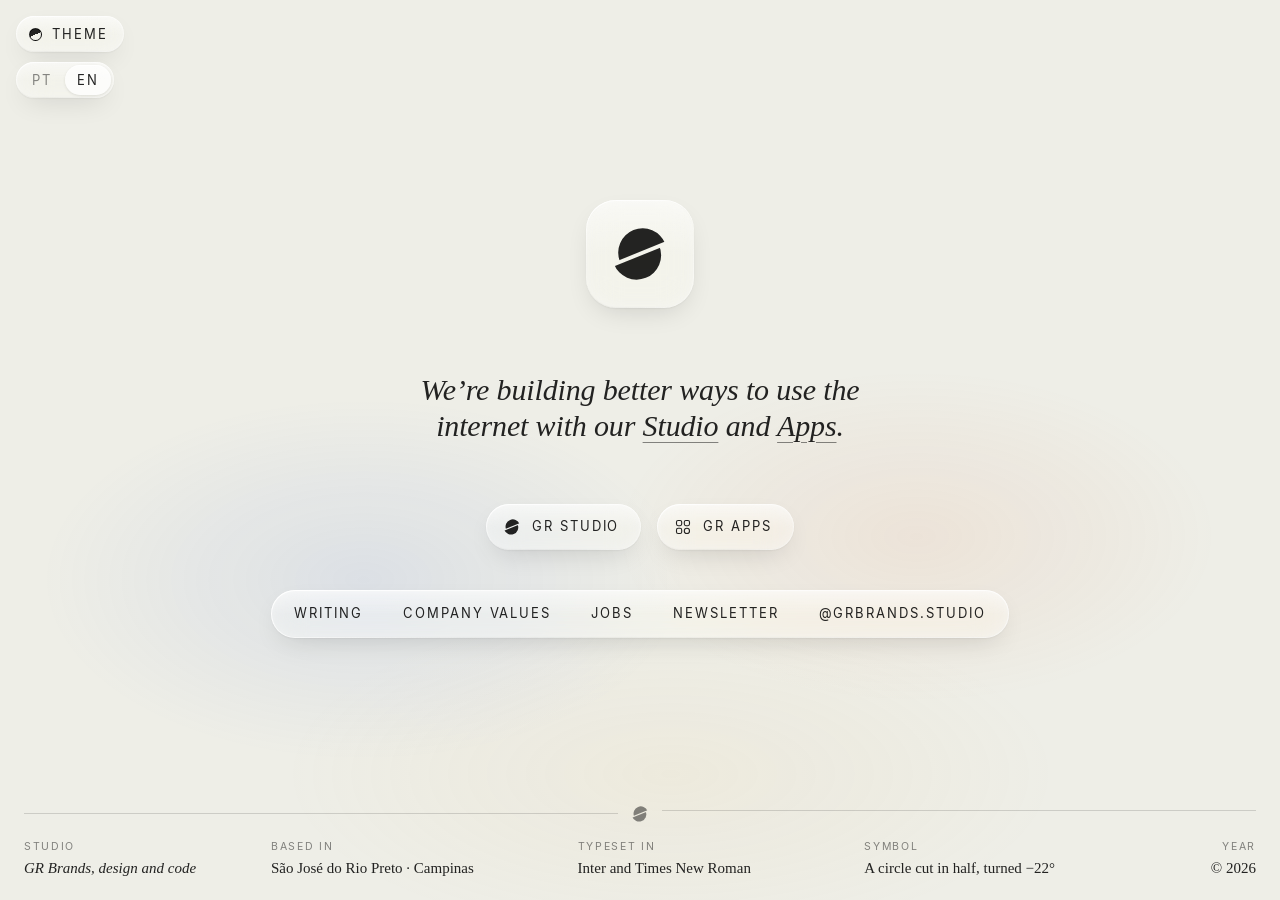
==== commit bfd40955: "Escritos (blog) e identidade GR no lugar dos elementos de referência - blog/: lista e página de text" ====
--- a/index.html
+++ b/index.html
@@ -1,5 +1,5 @@
 <!DOCTYPE html>
-<html lang="pt-BR">
+<html lang="pt-BR" data-page="home">
 <head>
   <meta charset="UTF-8" />
   <meta name="viewport" content="width=device-width, initial-scale=1.0, viewport-fit=cover" />
@@ -53,7 +53,7 @@
 <!-- ============ CONTROLES: TEMA + IDIOMA ============ -->
 <div class="controls reveal r0">
   <button class="ctrl glass" id="themeToggle" type="button" aria-label="Mudar o tema">
-    <span class="ctrl__sq" aria-hidden="true"></span>
+    <span class="ctrl__icon" aria-hidden="true"></span>
     <span data-i18n="theme">Tema</span>
   </button>
 
@@ -66,27 +66,21 @@
 
 <main class="page">
 
-  <!-- ============ SELO ============ -->
-  <header class="badge-wrap reveal r1">
-    <a class="badge" href="./" aria-label="GR Brands, início" data-i18n-aria="homeAria">
-      <svg viewBox="0 0 200 200" width="200" height="200" aria-hidden="true">
+  <!-- ============ PASTILHA ============
+       A mesma placa de vidro em que o símbolo pousa no fim da abertura. -->
+  <header class="tile-wrap reveal r1">
+    <a class="tile glass" href="./" aria-label="GR Brands, início" data-i18n-aria="homeAria">
+      <svg viewBox="22.5 22 84 84" aria-hidden="true">
         <defs>
-          <path id="badge-ring" d="M100,100 m-80,0 a80,80 0 1,1 160,0 a80,80 0 1,1 -160,0" />
-          <clipPath id="bd-t"><rect x="-60" y="-60" width="220" height="107"/></clipPath>
-          <clipPath id="bd-b"><rect x="-60" y="53" width="220" height="160"/></clipPath>
+          <clipPath id="tl-t"><rect x="-60" y="-60" width="220" height="107"/></clipPath>
+          <clipPath id="tl-b"><rect x="-60" y="53" width="220" height="160"/></clipPath>
         </defs>
-        <text class="badge__ring">
-          <textPath href="#badge-ring" textLength="498" lengthAdjust="spacing">GR BRANDS · SÃO JOSÉ DO RIO PRETO · CAMPINAS ·</textPath>
-        </text>
-        <circle cx="100" cy="100" r="62" fill="none" stroke="currentColor" stroke-width="1.4" />
-        <svg x="58" y="58" width="84" height="84" viewBox="22.5 22 84 84">
-          <g transform="translate(25.30,24.00)"><g transform="scale(1.00125) translate(-16.0,-8.2)">
-            <g fill="currentColor" transform="rotate(-22 50 50)">
-              <g clip-path="url(#bd-t)"><circle cx="50" cy="50" r="38" transform="translate(10,0)"/></g>
-              <g clip-path="url(#bd-b)"><circle cx="50" cy="50" r="38"/></g>
-            </g>
-          </g></g>
-        </svg>
+        <g transform="translate(25.30,24.00)"><g transform="scale(1.00125) translate(-16.0,-8.2)">
+          <g fill="currentColor" transform="rotate(-22 50 50)">
+            <g clip-path="url(#tl-t)"><circle cx="50" cy="50" r="38" transform="translate(10,0)"/></g>
+            <g clip-path="url(#tl-b)"><circle cx="50" cy="50" r="38"/></g>
+          </g>
+        </g></g>
       </svg>
     </a>
   </header>
@@ -130,37 +124,46 @@
   </section>
 
   <!-- ============ NAVEGAÇÃO ============ -->
-  <footer class="foot reveal r4">
+  <div class="foot reveal r4">
     <nav class="foot__nav glass" aria-label="Links" data-i18n-aria="navAria">
+      <a class="mono-link" href="blog/" data-i18n="writing">Escritos</a>
       <a class="mono-link" href="https://grbrands.com.br/#sobre" target="_blank" rel="noopener noreferrer" data-i18n="values">Valores</a>
       <a class="mono-link" href="mailto:contato@grbrands.com.br?subject=Vagas" data-i18n="jobs">Vagas</a>
       <a class="mono-link" href="mailto:contato@grbrands.com.br?subject=Newsletter" data-i18n="newsletter">Newsletter</a>
       <a class="mono-link" href="https://www.instagram.com/grbrands.studio/" target="_blank" rel="noopener noreferrer">@grbrands.studio</a>
     </nav>
-  </footer>
+  </div>
 
 </main>
 
-<!-- ============ MARCAS DE RODAPÉ ============ -->
-<div class="marks reveal r5" aria-hidden="true">
-  <svg class="mark mark--sym" viewBox="22.5 22 84 84" width="24" height="24">
-    <defs>
-      <clipPath id="mk-t"><rect x="-60" y="-60" width="220" height="107"/></clipPath>
-      <clipPath id="mk-b"><rect x="-60" y="53" width="220" height="160"/></clipPath>
-    </defs>
-    <g transform="translate(25.30,24.00)"><g transform="scale(1.00125) translate(-16.0,-8.2)">
-      <g fill="currentColor" transform="rotate(-22 50 50)">
-        <g clip-path="url(#mk-t)"><circle cx="50" cy="50" r="38" transform="translate(10,0)"/></g>
-        <g clip-path="url(#mk-b)"><circle cx="50" cy="50" r="38"/></g>
-      </g>
-    </g></g>
-  </svg>
-  <span class="mark mark--mono">G<i>R</i></span>
-  <span class="mark mark--ring"><span>GR</span></span>
-  <span class="mark mark--stack">GR Brands<br />Rio Preto<br />Campinas</span>
-  <span class="mark mark--code">[GRB]</span>
-</div>
-<small class="sr-only">© 2026 GR Brands</small>
+<!-- ============ CÓLOFON ============
+     A ficha técnica no pé da página. A régua é cortada pelo símbolo e a
+     metade da direita sobe, como a metade de cima do círculo da marca. -->
+<footer class="colophon reveal r5">
+  <div class="cut" aria-hidden="true">
+    <span class="cut__a"></span>
+    <svg viewBox="22.5 22 84 84">
+      <defs>
+        <clipPath id="cl-t"><rect x="-60" y="-60" width="220" height="107"/></clipPath>
+        <clipPath id="cl-b"><rect x="-60" y="53" width="220" height="160"/></clipPath>
+      </defs>
+      <g transform="translate(25.30,24.00)"><g transform="scale(1.00125) translate(-16.0,-8.2)">
+        <g fill="currentColor" transform="rotate(-22 50 50)">
+          <g clip-path="url(#cl-t)"><circle cx="50" cy="50" r="38" transform="translate(10,0)"/></g>
+          <g clip-path="url(#cl-b)"><circle cx="50" cy="50" r="38"/></g>
+        </g>
+      </g></g>
+    </svg>
+    <span class="cut__b"></span>
+  </div>
+  <dl class="colophon__grid">
+    <div class="colophon__item colophon__brand"><dt data-i18n="colStudioK">Estúdio</dt><dd data-i18n="colStudio">GR Brands, design e código</dd></div>
+    <div class="colophon__item"><dt data-i18n="colBaseK">Base</dt><dd>São José do Rio Preto · Campinas</dd></div>
+    <div class="colophon__item"><dt data-i18n="colTypeK">Composição</dt><dd data-i18n="colType">Inter e Times New Roman</dd></div>
+    <div class="colophon__item colophon__mark"><dt data-i18n="colMarkK">Símbolo</dt><dd data-i18n="colMark">Um círculo cortado ao meio, girado −22°</dd></div>
+    <div class="colophon__item colophon__year"><dt data-i18n="colYearK">Ano</dt><dd>© 2026</dd></div>
+  </dl>
+</footer>
 
 <script src="app.js" defer></script>
 </body>
--- a/style.css
+++ b/style.css
@@ -1,9 +1,12 @@
 /* ==========================================================================
-   GR Brands — modelo de página única
-   Estrutura e proporções inspiradas em thebrowser.company, com Liquid Glass
-   e cantos arredondados. Sem efeitos de hover, de propósito: o estado da
-   interface muda por clique, toque e foco de teclado, nunca pela passagem
-   do mouse.
+   GR Brands — página inicial e Escritos (blog)
+   Uma página única de proporções contidas, com Liquid Glass e cantos
+   arredondados. Sem efeitos de hover, de propósito: a interface muda por
+   clique, toque e foco de teclado, nunca pela passagem do mouse.
+
+   Identidade: o símbolo da GR é um círculo cortado ao meio e girado −22°.
+   Esse corte reaparece no ícone de tema, na régua do cólofon, nos
+   marcadores de lista e no ornamento que separa as partes de um texto.
    ========================================================================== */
 
 /* ---------- Fontes ---------- */
@@ -15,11 +18,13 @@
 :root {
   --serif: 'Times New Roman', Times, 'Liberation Serif', Tinos, serif;
   --sans: 'Inter', system-ui, -apple-system, 'Segoe UI', Roboto, sans-serif;
+  --code: ui-monospace, 'SF Mono', Menlo, Consolas, monospace;
 
   --background: #EEEEE7;
-  --primary: rgba(0, 0, 0, .85);
-  --secondary: rgba(0, 0, 0, .60);
-  --tertiary: rgba(0, 0, 0, .45);
+  --primary: rgba(0, 0, 0, .86);
+  --secondary: rgba(0, 0, 0, .62);
+  --tertiary: rgba(0, 0, 0, .46);
+  --hairline: rgba(0, 0, 0, .14);
   --focus: #0C50FF;
 
   /* Liquid Glass */
@@ -38,13 +43,15 @@
     0 1px 2px rgba(0, 0, 0, .05),
     0 10px 28px -10px rgba(0, 0, 0, .16);
 
-  --ambient-a: rgba(3, 88, 247, .10);
-  --ambient-b: rgba(250, 61, 29, .08);
-  --ambient-c: rgba(255, 176, 5, .11);
-  --ambient-d: rgba(253, 2, 245, .05);
+  /* Campo de cor: frio à esquerda, quente à direita, como as duas metades
+     do símbolo. É o que o vidro refrata. */
+  --ambient-a: rgba(64, 104, 214, .10);
+  --ambient-b: rgba(222, 120, 72, .09);
+  --ambient-c: rgba(230, 190, 110, .08);
 
   --radius-pill: 999px;
   --radius-card: 28px;
+  --radius-tile: 30px;
   --ease: cubic-bezier(.4, 0, .2, 1);
 
   color-scheme: light;
@@ -52,10 +59,11 @@
 
 html[data-theme="dark"] {
   --background: #1B1B1B;
-  --primary: #FFFFFF;
-  --secondary: rgba(255, 255, 255, .80);
-  --tertiary: rgba(255, 255, 255, .60);
-  --focus: #5B8CFF;
+  --primary: rgba(255, 255, 255, .94);
+  --secondary: rgba(255, 255, 255, .74);
+  --tertiary: rgba(255, 255, 255, .54);
+  --hairline: rgba(255, 255, 255, .16);
+  --focus: #6F9BFF;
 
   --glass-fill: rgba(255, 255, 255, .06);
   --glass-fill-strong: rgba(255, 255, 255, .18);
@@ -70,10 +78,9 @@
     0 1px 2px rgba(0, 0, 0, .30),
     0 12px 30px -10px rgba(0, 0, 0, .55);
 
-  --ambient-a: rgba(3, 88, 247, .10);
-  --ambient-b: rgba(250, 61, 29, .06);
-  --ambient-c: rgba(255, 176, 5, .05);
-  --ambient-d: rgba(253, 2, 245, .04);
+  --ambient-a: rgba(64, 104, 214, .11);
+  --ambient-b: rgba(222, 120, 72, .06);
+  --ambient-c: rgba(230, 190, 110, .04);
 
   color-scheme: dark;
 }
@@ -84,6 +91,8 @@
 body {
   margin: 0;
   min-height: 100svh;
+  display: flex;
+  flex-direction: column;
   background-color: var(--background);
   color: var(--primary);
   font-family: var(--sans);
@@ -95,13 +104,21 @@
 ::selection { background: #0C50FF; color: #EEEEE7; }
 a { color: inherit; }
 button { font: inherit; color: inherit; background: none; border: 0; padding: 0; cursor: pointer; }
-ul { list-style: none; margin: 0; padding: 0; }
+ul, ol { list-style: none; margin: 0; padding: 0; }
 svg { display: block; }
 
 .sr-only {
   position: absolute; width: 1px; height: 1px; padding: 0; margin: -1px;
   overflow: hidden; clip: rect(0, 0, 0, 0); white-space: nowrap; border: 0;
 }
+.skip {
+  position: fixed; top: 12px; left: 50%; z-index: 100;
+  transform: translate(-50%, -200%);
+  padding: 10px 16px; border-radius: var(--radius-pill);
+  background: var(--primary); color: var(--background);
+  font-size: 13px; text-decoration: none;
+}
+.skip:focus-visible { transform: translate(-50%, 0); }
 
 /* Foco de teclado: o único realce além do clique. */
 :focus { outline: none; }
@@ -121,10 +138,11 @@
   text-wrap: balance;
 }
 .heading-link {
-  display: inline-block;
-  text-decoration: none;
-  border-bottom: 2px dotted currentColor;
-  line-height: 1.05;
+  text-decoration: underline;
+  text-decoration-thickness: 1px;
+  text-underline-offset: .2em;
+  text-decoration-color: var(--tertiary);
+  text-decoration-skip-ink: auto;
   border-radius: 2px;
 }
 
@@ -132,7 +150,8 @@
 .mono-link,
 .button-link,
 .ctrl,
-.seg__btn {
+.seg__btn,
+.eyebrow {
   font-family: var(--sans);
   font-size: 13px;
   font-weight: 400;
@@ -142,6 +161,7 @@
   font-feature-settings: 'case' 1;
 }
 .mono-link { text-decoration: none; white-space: nowrap; }
+.eyebrow { margin: 0; font-size: 11.5px; color: var(--tertiary); }
 
 /* ==========================================================================
    LIQUID GLASS
@@ -187,25 +207,23 @@
   background: linear-gradient(180deg, var(--glass-gloss) 0%, transparent 52%);
   pointer-events: none;
 }
+.glass > * { position: relative; z-index: 2; }
 /* Clique e toque: o vidro afunda um pouco. Não é hover. */
 .glass:is(a, button):active { transform: scale(.97); }
 
-/* Sem backdrop-filter, o vidro ganha corpo para não sumir no fundo. */
 @supports not ((backdrop-filter: blur(1px)) or (-webkit-backdrop-filter: blur(1px))) {
   .glass { background: var(--glass-fill-strong); }
 }
 
-/* Campo de cor por trás de tudo */
 .ambient {
   position: fixed;
   inset: -10%;
   z-index: -1;
   pointer-events: none;
   background:
-    radial-gradient(28% 22% at 34% 64%, var(--ambient-a), transparent 70%),
-    radial-gradient(26% 20% at 66% 62%, var(--ambient-b), transparent 70%),
-    radial-gradient(34% 22% at 50% 76%, var(--ambient-c), transparent 70%),
-    radial-gradient(30% 26% at 18% 14%, var(--ambient-d), transparent 70%);
+    radial-gradient(30% 24% at 32% 62%, var(--ambient-a), transparent 70%),
+    radial-gradient(28% 22% at 68% 58%, var(--ambient-b), transparent 70%),
+    radial-gradient(36% 22% at 52% 80%, var(--ambient-c), transparent 70%);
 }
 
 /* ---------- Controles (tema + idioma) ---------- */
@@ -224,16 +242,19 @@
   align-items: center;
   gap: 10px;
   height: 36px;
-  padding: 0 16px 0 14px;
-}
-.ctrl__sq {
-  width: 10px;
-  height: 10px;
-  border-radius: 3px;
-  background: currentColor;
-  transition: border-radius .3s var(--ease);
-}
-html[data-theme="dark"] .ctrl__sq { border-radius: 50%; }
+  padding: 0 16px 0 13px;
+}
+/* O ícone do tema é o próprio corte do símbolo: um círculo com uma metade
+   cheia, girado −22°. No escuro, ele dá meia-volta. */
+.ctrl__icon {
+  width: 13px;
+  height: 13px;
+  border-radius: 50%;
+  border: 1.25px solid currentColor;
+  background: linear-gradient(158deg, currentColor 50%, transparent 50%);
+  transition: transform .5s cubic-bezier(.3, 1.3, .5, 1);
+}
+html[data-theme="dark"] .ctrl__icon { transform: rotate(180deg); }
 
 .seg {
   display: inline-grid;
@@ -242,8 +263,6 @@
   padding: 3px;
 }
 .seg__btn {
-  position: relative;
-  z-index: 2;
   min-width: 46px;
   padding: 0 12px;
   border-radius: var(--radius-pill);
@@ -251,7 +270,7 @@
   transition: color .25s var(--ease);
 }
 .seg__btn[aria-pressed="true"] { color: var(--primary); }
-.seg__thumb {
+.seg > .seg__thumb {
   position: absolute;
   z-index: 1;
   top: 3px;
@@ -260,52 +279,43 @@
   width: calc(50% - 3px);
   border-radius: var(--radius-pill);
   background: var(--glass-fill-strong);
-  box-shadow:
-    inset 0 1px 0 rgba(255, 255, 255, .7),
-    0 1px 3px rgba(0, 0, 0, .10);
+  box-shadow: inset 0 1px 0 rgba(255, 255, 255, .7), 0 1px 3px rgba(0, 0, 0, .10);
   transition: transform .35s cubic-bezier(.3, 1.4, .5, 1);
 }
-html[data-theme="dark"] .seg__thumb { box-shadow: inset 0 1px 0 rgba(255, 255, 255, .16), 0 1px 3px rgba(0, 0, 0, .4); }
-html[data-lang="en"] .seg__thumb { transform: translateX(100%); }
-
-/* ---------- Página ---------- */
+html[data-theme="dark"] .seg > .seg__thumb { box-shadow: inset 0 1px 0 rgba(255, 255, 255, .16), 0 1px 3px rgba(0, 0, 0, .4); }
+html[data-lang="en"] .seg > .seg__thumb { transform: translateX(100%); }
+
+/* ---------- Página inicial ---------- */
 .page {
-  min-height: 100svh;
+  flex: 1 0 auto;
   display: flex;
   flex-direction: column;
   align-items: center;
   justify-content: center;
-  padding: 96px 16px 120px;
-}
-
-/* Selo */
-.badge-wrap { display: flex; justify-content: center; }
-.badge {
-  display: block;
-  width: 104px;
-  height: 104px;
-  border-radius: 50%;
+  padding: 88px 16px 56px;
+}
+
+/* A pastilha: a mesma placa de vidro em que o símbolo pousa na abertura. */
+.tile-wrap { display: flex; justify-content: center; }
+.tile {
+  display: grid;
+  place-items: center;
+  width: 108px;
+  height: 108px;
+  border-radius: var(--radius-tile);
   text-decoration: none;
 }
-.badge svg { width: 100%; height: 100%; overflow: visible; }
-.badge__ring {
-  font-family: var(--serif);
-  font-size: 15.5px;
-  letter-spacing: .04em;
-  fill: currentColor;
-}
-
-/* Frase */
+.tile svg { width: 54px; height: 54px; }
+
 .lead {
   width: 100%;
   max-width: 700px;
   margin: 0 auto;
-  padding-top: 72px;
-}
-
-/* Apps */
+  padding-top: 64px;
+}
+
 .apps {
-  margin-top: 64px;
+  margin-top: 60px;
   display: flex;
   justify-content: center;
   align-items: center;
@@ -321,9 +331,7 @@
   text-decoration: none;
   white-space: nowrap;
 }
-.button-link > * { position: relative; z-index: 2; }
-
-/* Navegação */
+
 .foot {
   margin-top: 40px;
   display: flex;
@@ -337,8 +345,6 @@
   padding: 5px;
 }
 .foot__nav .mono-link {
-  position: relative;
-  z-index: 2;
   display: inline-flex;
   align-items: center;
   height: 38px;
@@ -346,57 +352,53 @@
   border-radius: var(--radius-pill);
 }
 
-/* Marcas de rodapé */
-.marks {
-  position: fixed;
-  left: 0;
-  right: 0;
-  bottom: 0;
-  z-index: 5;
-  display: flex;
-  justify-content: space-between;
-  align-items: center;
-  padding: 0 16px 16px;
-  opacity: .5;
-  pointer-events: none;
-}
-html.js .marks.reveal.is-in { opacity: .5; }
-.mark { height: 24px; color: var(--primary); }
-.mark--sym { width: 24px; }
-.mark--mono {
-  display: inline-flex;
-  align-items: center;
-  font-family: var(--serif);
-  font-size: 22px;
-  letter-spacing: -.04em;
-}
-.mark--mono i { font-size: 15px; transform: translate(-1px, 4px); }
-.mark--ring {
-  display: inline-grid;
-  place-items: center;
-  width: 24px;
-  border: 1px solid currentColor;
-  border-radius: 50%;
-  font-family: var(--serif);
-  font-size: 9.5px;
-  letter-spacing: .02em;
-}
-.mark--stack {
-  display: inline-block;
-  font-family: var(--serif);
-  font-size: 7.5px;
-  line-height: 1.05;
+/* ==========================================================================
+   CÓLOFON
+   A ficha técnica no pé da página, à maneira dos impressores: quem fez, de
+   onde, com que letras. A régua acima é cortada pelo símbolo e a metade da
+   direita sobe, como a metade de cima do círculo da marca.
+   ========================================================================== */
+.colophon {
+  flex: none;
+  width: 100%;
+  padding: 0 24px 22px;
+  color: var(--secondary);
+}
+.cut {
+  display: grid;
+  grid-template-columns: 1fr auto 1fr;
+  align-items: center;
+  gap: 14px;
+  height: 16px;
+  margin-bottom: 18px;
+}
+.cut__a, .cut__b { height: 1px; background: var(--hairline); }
+.cut__b { transform: translateY(-3px); }
+.cut svg { width: 16px; height: 16px; color: var(--tertiary); }
+
+.colophon__grid {
+  display: grid;
+  grid-template-columns: 1.1fr 1.4fr 1.3fr 1.6fr auto;
+  gap: 8px 28px;
+  margin: 0;
+}
+.colophon__item { margin: 0; }
+.colophon dt {
+  margin-bottom: 6px;
+  font-size: 10.5px;
+  letter-spacing: .16em;
   text-transform: uppercase;
-  text-align: center;
-  letter-spacing: .02em;
-}
-.mark--code {
-  display: inline-flex;
-  align-items: center;
-  font-family: var(--sans);
-  font-size: 10px;
-  letter-spacing: .14em;
-}
+  color: var(--tertiary);
+}
+.colophon dd {
+  margin: 0;
+  font-family: var(--serif);
+  font-size: 15px;
+  line-height: 1.3;
+  color: var(--primary);
+}
+.colophon__brand dd { font-style: italic; }
+.colophon__year { text-align: right; }
 
 /* ---------- Entrada (depois da abertura de vidro) ---------- */
 html.js .reveal {
@@ -410,6 +412,266 @@
 html.js .r3 { transition-delay: .28s; }
 html.js .r4 { transition-delay: .38s; }
 html.js .r5 { transition-delay: .48s; }
+
+/* ==========================================================================
+   ESCRITOS (blog)
+   ========================================================================== */
+.bar {
+  position: sticky;
+  top: 0;
+  z-index: 20;
+  display: flex;
+  justify-content: space-between;
+  align-items: center;
+  gap: 12px;
+  padding: 14px 16px;
+}
+.bar__home {
+  display: inline-flex;
+  align-items: center;
+  gap: 10px;
+  height: 40px;
+  padding: 0 16px 0 6px;
+  text-decoration: none;
+}
+.bar__mark {
+  display: grid;
+  place-items: center;
+  width: 28px;
+  height: 28px;
+  border-radius: 10px;
+  background: var(--glass-fill-strong);
+}
+.bar__mark svg { width: 15px; height: 15px; }
+.bar__tools { display: flex; align-items: center; gap: 8px; }
+
+.blog {
+  flex: 1 0 auto;
+  width: 100%;
+  max-width: 760px;
+  margin: 0 auto;
+  padding: 56px 16px 96px;
+}
+.blog__head { text-align: center; }
+.display {
+  margin: 18px 0 0;
+  font-family: var(--serif);
+  font-style: italic;
+  font-weight: 400;
+  font-size: 72px;
+  line-height: 1;
+  letter-spacing: -.02em;
+}
+.blog__intro {
+  margin: 20px auto 0;
+  max-width: 30ch;
+  font-family: var(--serif);
+  font-size: 21px;
+  line-height: 1.4;
+  color: var(--secondary);
+  text-wrap: balance;
+}
+
+.posts { margin-top: 64px; display: grid; gap: 14px; }
+.post-card {
+  display: grid;
+  grid-template-columns: 132px 1fr;
+  gap: 6px 28px;
+  padding: 26px 30px 28px;
+  border-radius: var(--radius-card);
+  text-decoration: none;
+}
+.post-card__date { grid-row: 1 / span 3; padding-top: 9px; }
+.post-card__title {
+  margin: 0;
+  font-family: var(--serif);
+  font-style: italic;
+  font-weight: 400;
+  font-size: 29px;
+  line-height: 1.15;
+  text-wrap: balance;
+}
+.post-card__dek {
+  margin: 4px 0 0;
+  font-family: var(--serif);
+  font-size: 18px;
+  line-height: 1.45;
+  color: var(--secondary);
+}
+.post-card__meta { margin-top: 10px; }
+
+.state {
+  margin: 64px auto 0;
+  max-width: 34ch;
+  font-family: var(--serif);
+  font-style: italic;
+  font-size: 21px;
+  line-height: 1.4;
+  text-align: center;
+  color: var(--secondary);
+}
+
+/* ---------- Texto ---------- */
+.post { width: 100%; max-width: 680px; margin: 0 auto; }
+.post__head { text-align: center; padding-bottom: 48px; }
+.post__title {
+  margin: 22px auto 0;
+  max-width: 18ch;
+  font-family: var(--serif);
+  font-style: italic;
+  font-weight: 400;
+  font-size: 56px;
+  line-height: 1.04;
+  letter-spacing: -.015em;
+  text-wrap: balance;
+}
+.post__dek {
+  margin: 22px auto 0;
+  max-width: 32ch;
+  font-family: var(--serif);
+  font-size: 22px;
+  line-height: 1.4;
+  color: var(--secondary);
+  text-wrap: balance;
+}
+
+.prose {
+  font-family: var(--serif);
+  font-size: 21px;
+  line-height: 1.62;
+  color: var(--primary);
+  hyphens: auto;
+  -webkit-hyphens: auto;
+  hanging-punctuation: first;
+  font-variant-numeric: oldstyle-nums;
+}
+.prose > * { margin: 0; }
+.prose > * + * { margin-top: 1.05em; }
+/* Capitular no primeiro parágrafo: três linhas de altura, sem enfeite. */
+.prose > p:first-child::first-letter {
+  float: left;
+  margin: .07em .09em 0 0;
+  font-size: 3.4em;
+  line-height: .8;
+}
+.prose h2 {
+  margin-top: 2.1em;
+  font-style: italic;
+  font-weight: 400;
+  font-size: 1.45em;
+  line-height: 1.2;
+  text-wrap: balance;
+}
+.prose h3 {
+  margin-top: 2.2em;
+  font-family: var(--sans);
+  font-size: 12.5px;
+  font-weight: 500;
+  letter-spacing: .16em;
+  text-transform: uppercase;
+  color: var(--secondary);
+}
+.prose h2 + *, .prose h3 + * { margin-top: .7em; }
+.prose a {
+  text-decoration: underline;
+  text-decoration-thickness: 1px;
+  text-underline-offset: .18em;
+  text-decoration-color: var(--tertiary);
+}
+.prose strong { font-weight: 700; }
+.prose blockquote {
+  margin: 1.8em 0;
+  padding: 0 0 0 1.1em;
+  border-left: 1px solid var(--hairline);
+  font-style: italic;
+  font-size: 1.22em;
+  line-height: 1.4;
+}
+.prose blockquote p { margin: 0; }
+.prose blockquote p + p { margin-top: .6em; }
+.prose ul, .prose ol { padding-left: 1.3em; }
+.prose ul > li { position: relative; }
+/* O marcador da lista é o círculo cortado, em miniatura. */
+.prose ul > li::before {
+  content: "";
+  position: absolute;
+  left: -1.1em;
+  top: .62em;
+  width: .36em;
+  height: .36em;
+  border-radius: 50%;
+  border: 1px solid currentColor;
+  background: linear-gradient(158deg, currentColor 50%, transparent 50%);
+}
+.prose ol { list-style: decimal; }
+.prose ol > li::marker { font-variant-numeric: lining-nums; color: var(--secondary); }
+.prose li + li { margin-top: .4em; }
+.prose img {
+  display: block;
+  width: 100%;
+  height: auto;
+  border-radius: 22px;
+}
+.prose p:has(> img:only-child) { margin-top: 1.8em; margin-bottom: 1.8em; }
+.prose figure { margin: 2em 0; }
+.prose figcaption {
+  margin-top: 12px;
+  font-family: var(--sans);
+  font-size: 13px;
+  line-height: 1.45;
+  color: var(--tertiary);
+  text-align: center;
+}
+.prose code {
+  font-family: var(--code);
+  font-size: .78em;
+  padding: .1em .35em;
+  border-radius: 6px;
+  background: var(--glass-fill-strong);
+}
+.prose pre {
+  overflow-x: auto;
+  padding: 20px 22px;
+  border-radius: 20px;
+  background: var(--glass-fill-strong);
+  font-size: 15px;
+  line-height: 1.55;
+  hyphens: none;
+}
+.prose pre code { padding: 0; background: none; font-size: inherit; }
+/* O separador é o símbolo, pequeno, no centro da linha. */
+.prose hr,
+.ornament {
+  display: block;
+  width: 100%;
+  height: 18px;
+  margin: 2.4em auto;
+  border: 0;
+  background: var(--tertiary);
+  -webkit-mask: url('img/grb-simbolo.svg') center / 18px 18px no-repeat;
+  mask: url('img/grb-simbolo.svg') center / 18px 18px no-repeat;
+}
+.prose table { width: 100%; border-collapse: collapse; font-size: .85em; }
+.prose th, .prose td { padding: .5em .6em; border-bottom: 1px solid var(--hairline); text-align: left; }
+
+.post__end { margin-top: 8px; display: grid; gap: 14px; }
+.post__pager { display: grid; grid-template-columns: 1fr 1fr; gap: 14px; }
+.pager-card {
+  display: grid;
+  align-content: start;
+  gap: 10px;
+  padding: 20px 24px 22px;
+  border-radius: 24px;
+  text-decoration: none;
+}
+.pager-card--next { grid-column: 2; text-align: right; }
+.pager-card__title {
+  font-family: var(--serif);
+  font-style: italic;
+  font-size: 21px;
+  line-height: 1.2;
+}
+.post__back { justify-self: center; margin-top: 18px; }
 
 /* ---------- Telas menores ---------- */
 @media (max-width: 799px) {
@@ -421,15 +683,16 @@
     left: 16px;
     right: 16px;
   }
-  .page { justify-content: flex-start; padding: 104px 16px 40px; }
-  .badge { width: 132px; height: 132px; }
-  .lead { padding-top: 56px; }
+  .page { justify-content: flex-start; padding: 104px 16px 56px; }
+  .tile { width: 120px; height: 120px; border-radius: 34px; }
+  .tile svg { width: 60px; height: 60px; }
+  .lead { padding-top: 52px; }
   .heading { font-size: 30px; max-width: 19ch; }
-  .apps { flex-direction: column; gap: 14px; margin-top: 52px; }
+  .apps { flex-direction: column; gap: 14px; margin-top: 48px; }
   .apps li { width: 100%; max-width: 300px; }
   .button-link { width: 100%; height: 52px; }
 
-  .foot { margin-top: 44px; }
+  .foot { margin-top: 40px; }
   .foot__nav {
     flex-direction: column;
     align-items: stretch;
@@ -441,7 +704,25 @@
   }
   .foot__nav .mono-link { justify-content: center; height: 50px; border-radius: 22px; }
 
-  .marks { position: static; padding: 56px 16px 20px; }
+  .colophon { padding: 0 20px 28px; }
+  .colophon__grid { grid-template-columns: 1fr 1fr; gap: 20px; }
+  .colophon__mark { grid-column: 1 / -1; }
+  .colophon__year { text-align: left; }
+
+  .bar__label { display: none; }
+  .bar__home { width: 40px; padding: 0; justify-content: center; }
+  .display { font-size: 56px; }
+  .blog { padding-top: 40px; }
+  .blog__intro { font-size: 19px; }
+  .posts { margin-top: 44px; }
+  .post-card { grid-template-columns: 1fr; padding: 22px 22px 24px; border-radius: 24px; }
+  .post-card__date { grid-row: auto; padding-top: 0; margin-bottom: 6px; }
+  .post-card__title { font-size: 26px; }
+  .post__title { font-size: 40px; }
+  .post__dek { font-size: 19px; }
+  .prose { font-size: 19px; line-height: 1.6; }
+  .post__pager { grid-template-columns: 1fr; }
+  .pager-card--next { grid-column: auto; text-align: left; }
 }
 
 @media (max-width: 359px) {
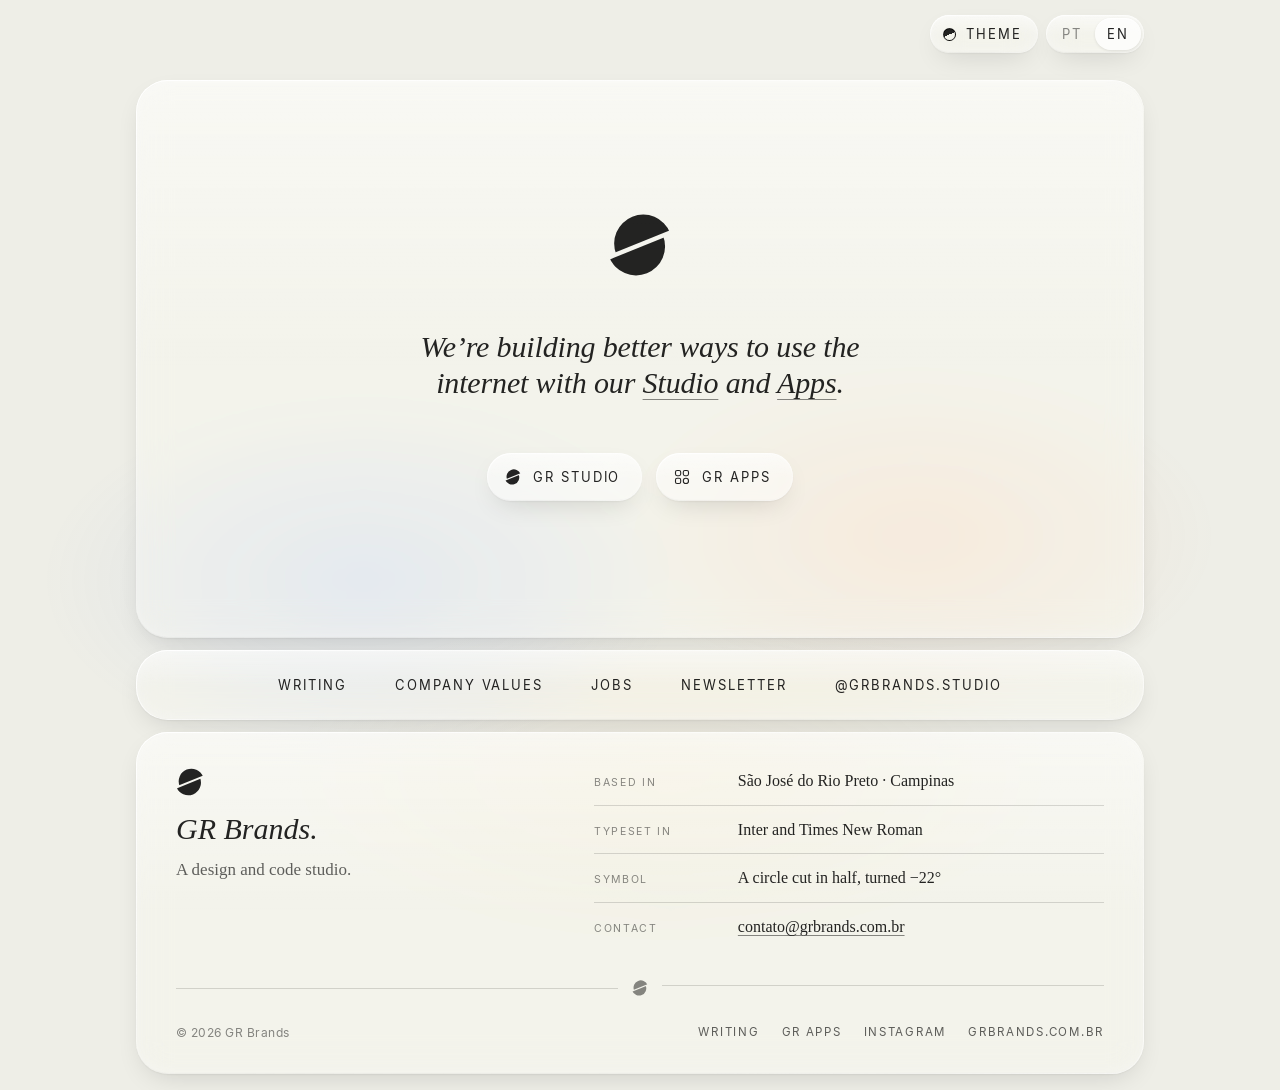
==== commit 8d360f93: "Seções em blocos arredondados, logo sem vidro e rodapé reorganizado - Página inicial em três blocos:" ====
--- a/index.html
+++ b/index.html
@@ -50,120 +50,144 @@
      Liquid Glass sobre um fundo liso vira só uma borda. -->
 <div class="ambient" aria-hidden="true"></div>
 
-<!-- ============ CONTROLES: TEMA + IDIOMA ============ -->
-<div class="controls reveal r0">
-  <button class="ctrl glass" id="themeToggle" type="button" aria-label="Mudar o tema">
-    <span class="ctrl__icon" aria-hidden="true"></span>
-    <span data-i18n="theme">Tema</span>
-  </button>
+<div class="shell">
 
-  <div class="seg glass" role="group" aria-label="Idioma" data-i18n-aria="langGroup">
-    <span class="seg__thumb" aria-hidden="true"></span>
-    <button class="seg__btn" type="button" data-lang="pt" lang="pt-BR" aria-pressed="true">PT</button>
-    <button class="seg__btn" type="button" data-lang="en" lang="en" aria-pressed="false">EN</button>
-  </div>
-</div>
+  <!-- ============ BARRA ============ -->
+  <header class="topbar topbar--end reveal r0">
+    <div class="topbar__tools">
+      <button class="ctrl glass" id="themeToggle" type="button" aria-label="Mudar o tema">
+        <span class="ctrl__icon" aria-hidden="true"></span>
+        <span data-i18n="theme">Tema</span>
+      </button>
+      <div class="seg glass" role="group" aria-label="Idioma" data-i18n-aria="langGroup">
+        <span class="seg__thumb" aria-hidden="true"></span>
+        <button class="seg__btn" type="button" data-lang="pt" lang="pt-BR" aria-pressed="true">PT</button>
+        <button class="seg__btn" type="button" data-lang="en" lang="en" aria-pressed="false">EN</button>
+      </div>
+    </div>
+  </header>
 
-<main class="page">
-
-  <!-- ============ PASTILHA ============
-       A mesma placa de vidro em que o símbolo pousa no fim da abertura. -->
-  <header class="tile-wrap reveal r1">
-    <a class="tile glass" href="./" aria-label="GR Brands, início" data-i18n-aria="homeAria">
-      <svg viewBox="22.5 22 84 84" aria-hidden="true">
+  <main>
+    <!-- ============ PRINCIPAL ============ -->
+    <section class="hero panel glass reveal r1">
+      <a class="hero__mark" href="./" aria-label="GR Brands, início" data-i18n-aria="homeAria">
+        <svg viewBox="22.5 22 84 84" aria-hidden="true">
         <defs>
-          <clipPath id="tl-t"><rect x="-60" y="-60" width="220" height="107"/></clipPath>
-          <clipPath id="tl-b"><rect x="-60" y="53" width="220" height="160"/></clipPath>
+          <clipPath id="hm-t"><rect x="-60" y="-60" width="220" height="107"/></clipPath>
+          <clipPath id="hm-b"><rect x="-60" y="53" width="220" height="160"/></clipPath>
         </defs>
         <g transform="translate(25.30,24.00)"><g transform="scale(1.00125) translate(-16.0,-8.2)">
           <g fill="currentColor" transform="rotate(-22 50 50)">
-            <g clip-path="url(#tl-t)"><circle cx="50" cy="50" r="38" transform="translate(10,0)"/></g>
-            <g clip-path="url(#tl-b)"><circle cx="50" cy="50" r="38"/></g>
+            <g clip-path="url(#hm-t)"><circle cx="50" cy="50" r="38" transform="translate(10,0)"/></g>
+            <g clip-path="url(#hm-b)"><circle cx="50" cy="50" r="38"/></g>
           </g>
         </g></g>
       </svg>
-    </a>
-  </header>
+      </a>
 
-  <!-- ============ FRASE + APPS ============ -->
-  <section class="lead">
-    <h1 class="heading reveal r2">
-      <span data-i18n="h1a">Estamos construindo jeitos melhores de usar a internet com o </span><a class="heading-link" href="https://grbrands.com.br/" target="_blank" rel="noopener noreferrer" data-i18n="h1studio">Estúdio</a><span data-i18n="h1b"> e os </span><a class="heading-link" href="https://grbrands.com.br/apps/" target="_blank" rel="noopener noreferrer" data-i18n="h1apps">Apps</a><span>.</span>
-    </h1>
+      <h1 class="heading">
+        <span data-i18n="h1a">Estamos construindo jeitos melhores de usar a internet com o </span><a class="heading-link" href="https://grbrands.com.br/" target="_blank" rel="noopener noreferrer" data-i18n="h1studio">Estúdio</a><span data-i18n="h1b"> e os </span><a class="heading-link" href="https://grbrands.com.br/apps/" target="_blank" rel="noopener noreferrer" data-i18n="h1apps">Apps</a><span>.</span>
+      </h1>
 
-    <ul class="apps reveal r3">
-      <li>
-        <a class="button-link glass" href="https://grbrands.com.br/" target="_blank" rel="noopener noreferrer">
-          <svg width="16" height="16" viewBox="22.5 22 84 84" aria-hidden="true">
-            <defs>
-              <clipPath id="bt-t"><rect x="-60" y="-60" width="220" height="107"/></clipPath>
-              <clipPath id="bt-b"><rect x="-60" y="53" width="220" height="160"/></clipPath>
-            </defs>
-            <g transform="translate(25.30,24.00)"><g transform="scale(1.00125) translate(-16.0,-8.2)">
-              <g fill="currentColor" transform="rotate(-22 50 50)">
-                <g clip-path="url(#bt-t)"><circle cx="50" cy="50" r="38" transform="translate(10,0)"/></g>
-                <g clip-path="url(#bt-b)"><circle cx="50" cy="50" r="38"/></g>
-              </g>
-            </g></g>
-          </svg>
-          <span data-i18n="btnStudio">GR Estúdio</span>
-        </a>
-      </li>
-      <li>
-        <a class="button-link glass" href="https://grbrands.com.br/apps/" target="_blank" rel="noopener noreferrer">
-          <svg width="16" height="16" viewBox="0 0 16 16" fill="none" stroke="currentColor" stroke-width="1.1" aria-hidden="true">
-            <rect x="1.5" y="1.5" width="5.2" height="5.2" rx="1.6"/>
-            <rect x="9.3" y="1.5" width="5.2" height="5.2" rx="1.6"/>
-            <rect x="1.5" y="9.3" width="5.2" height="5.2" rx="1.6"/>
-            <circle cx="11.9" cy="11.9" r="2.6"/>
-          </svg>
-          <span data-i18n="btnApps">GR Apps</span>
-        </a>
-      </li>
-    </ul>
-  </section>
+      <ul class="apps">
+        <li>
+          <a class="button-link glass" href="https://grbrands.com.br/" target="_blank" rel="noopener noreferrer">
+            <svg viewBox="22.5 22 84 84" width="16" height="16" aria-hidden="true">
+        <defs>
+          <clipPath id="bt-t"><rect x="-60" y="-60" width="220" height="107"/></clipPath>
+          <clipPath id="bt-b"><rect x="-60" y="53" width="220" height="160"/></clipPath>
+        </defs>
+        <g transform="translate(25.30,24.00)"><g transform="scale(1.00125) translate(-16.0,-8.2)">
+          <g fill="currentColor" transform="rotate(-22 50 50)">
+            <g clip-path="url(#bt-t)"><circle cx="50" cy="50" r="38" transform="translate(10,0)"/></g>
+            <g clip-path="url(#bt-b)"><circle cx="50" cy="50" r="38"/></g>
+          </g>
+        </g></g>
+      </svg>
+            <span data-i18n="btnStudio">GR Estúdio</span>
+          </a>
+        </li>
+        <li>
+          <a class="button-link glass" href="https://grbrands.com.br/apps/" target="_blank" rel="noopener noreferrer">
+            <svg width="16" height="16" viewBox="0 0 16 16" fill="none" stroke="currentColor" stroke-width="1.1" aria-hidden="true">
+              <rect x="1.5" y="1.5" width="5.2" height="5.2" rx="1.6"/>
+              <rect x="9.3" y="1.5" width="5.2" height="5.2" rx="1.6"/>
+              <rect x="1.5" y="9.3" width="5.2" height="5.2" rx="1.6"/>
+              <circle cx="11.9" cy="11.9" r="2.6"/>
+            </svg>
+            <span data-i18n="btnApps">GR Apps</span>
+          </a>
+        </li>
+      </ul>
+    </section>
+  </main>
 
   <!-- ============ NAVEGAÇÃO ============ -->
-  <div class="foot reveal r4">
-    <nav class="foot__nav glass" aria-label="Links" data-i18n-aria="navAria">
-      <a class="mono-link" href="blog/" data-i18n="writing">Escritos</a>
-      <a class="mono-link" href="https://grbrands.com.br/#sobre" target="_blank" rel="noopener noreferrer" data-i18n="values">Valores</a>
-      <a class="mono-link" href="mailto:contato@grbrands.com.br?subject=Vagas" data-i18n="jobs">Vagas</a>
-      <a class="mono-link" href="mailto:contato@grbrands.com.br?subject=Newsletter" data-i18n="newsletter">Newsletter</a>
-      <a class="mono-link" href="https://www.instagram.com/grbrands.studio/" target="_blank" rel="noopener noreferrer">@grbrands.studio</a>
-    </nav>
-  </div>
+  <nav class="navpanel panel glass reveal r3" aria-label="Links" data-i18n-aria="navAria">
+    <a class="mono-link" href="blog/" data-i18n="writing">Escritos</a>
+    <a class="mono-link" href="https://grbrands.com.br/#sobre" target="_blank" rel="noopener noreferrer" data-i18n="values">Valores</a>
+    <a class="mono-link" href="mailto:contato@grbrands.com.br?subject=Vagas" data-i18n="jobs">Vagas</a>
+    <a class="mono-link" href="mailto:contato@grbrands.com.br?subject=Newsletter" data-i18n="newsletter">Newsletter</a>
+    <a class="mono-link" href="https://www.instagram.com/grbrands.studio/" target="_blank" rel="noopener noreferrer">@grbrands.studio</a>
+  </nav>
 
-</main>
+  <!-- ============ CÓLOFON ============
+       A ficha técnica no pé da página. A régua do fim é cortada pelo
+       símbolo e a metade da direita sobe, como a metade de cima do círculo
+       da marca. -->
+  <footer class="colophon panel glass reveal r4">
+    <div class="colophon__top">
+      <div class="colophon__brand">
+        <svg viewBox="22.5 22 84 84" aria-hidden="true">
+        <defs>
+          <clipPath id="cb-t"><rect x="-60" y="-60" width="220" height="107"/></clipPath>
+          <clipPath id="cb-b"><rect x="-60" y="53" width="220" height="160"/></clipPath>
+        </defs>
+        <g transform="translate(25.30,24.00)"><g transform="scale(1.00125) translate(-16.0,-8.2)">
+          <g fill="currentColor" transform="rotate(-22 50 50)">
+            <g clip-path="url(#cb-t)"><circle cx="50" cy="50" r="38" transform="translate(10,0)"/></g>
+            <g clip-path="url(#cb-b)"><circle cx="50" cy="50" r="38"/></g>
+          </g>
+        </g></g>
+      </svg>
+        <p class="colophon__name">GR Brands.</p>
+        <p class="colophon__tag" data-i18n="colTag">Estúdio de design e código.</p>
+      </div>
+      <dl class="colophon__specs">
+        <div class="colophon__row"><dt data-i18n="colBaseK">Base</dt><dd>São José do Rio Preto · Campinas</dd></div>
+        <div class="colophon__row"><dt data-i18n="colTypeK">Composição</dt><dd data-i18n="colType">Inter e Times New Roman</dd></div>
+        <div class="colophon__row"><dt data-i18n="colMarkK">Símbolo</dt><dd data-i18n="colMark">Um círculo cortado ao meio, girado −22°</dd></div>
+        <div class="colophon__row"><dt data-i18n="colContactK">Contato</dt><dd><a href="mailto:contato@grbrands.com.br">contato@grbrands.com.br</a></dd></div>
+      </dl>
+    </div>
+    <div class="cut" aria-hidden="true">
+      <span class="cut__a"></span>
+      <svg viewBox="22.5 22 84 84" aria-hidden="true">
+        <defs>
+          <clipPath id="cc-t"><rect x="-60" y="-60" width="220" height="107"/></clipPath>
+          <clipPath id="cc-b"><rect x="-60" y="53" width="220" height="160"/></clipPath>
+        </defs>
+        <g transform="translate(25.30,24.00)"><g transform="scale(1.00125) translate(-16.0,-8.2)">
+          <g fill="currentColor" transform="rotate(-22 50 50)">
+            <g clip-path="url(#cc-t)"><circle cx="50" cy="50" r="38" transform="translate(10,0)"/></g>
+            <g clip-path="url(#cc-b)"><circle cx="50" cy="50" r="38"/></g>
+          </g>
+        </g></g>
+      </svg>
+      <span class="cut__b"></span>
+    </div>
+    <div class="colophon__bottom">
+      <p class="colophon__copy">© 2026 GR Brands</p>
+      <ul class="colophon__links">
+        <li><a href="blog/" data-i18n="writing">Escritos</a></li>
+        <li><a href="https://grbrands.com.br/apps/" target="_blank" rel="noopener noreferrer">GR Apps</a></li>
+        <li><a href="https://www.instagram.com/grbrands.studio/" target="_blank" rel="noopener noreferrer">Instagram</a></li>
+        <li><a href="https://grbrands.com.br/" target="_blank" rel="noopener noreferrer">grbrands.com.br</a></li>
+      </ul>
+    </div>
+  </footer>
 
-<!-- ============ CÓLOFON ============
-     A ficha técnica no pé da página. A régua é cortada pelo símbolo e a
-     metade da direita sobe, como a metade de cima do círculo da marca. -->
-<footer class="colophon reveal r5">
-  <div class="cut" aria-hidden="true">
-    <span class="cut__a"></span>
-    <svg viewBox="22.5 22 84 84">
-      <defs>
-        <clipPath id="cl-t"><rect x="-60" y="-60" width="220" height="107"/></clipPath>
-        <clipPath id="cl-b"><rect x="-60" y="53" width="220" height="160"/></clipPath>
-      </defs>
-      <g transform="translate(25.30,24.00)"><g transform="scale(1.00125) translate(-16.0,-8.2)">
-        <g fill="currentColor" transform="rotate(-22 50 50)">
-          <g clip-path="url(#cl-t)"><circle cx="50" cy="50" r="38" transform="translate(10,0)"/></g>
-          <g clip-path="url(#cl-b)"><circle cx="50" cy="50" r="38"/></g>
-        </g>
-      </g></g>
-    </svg>
-    <span class="cut__b"></span>
-  </div>
-  <dl class="colophon__grid">
-    <div class="colophon__item colophon__brand"><dt data-i18n="colStudioK">Estúdio</dt><dd data-i18n="colStudio">GR Brands, design e código</dd></div>
-    <div class="colophon__item"><dt data-i18n="colBaseK">Base</dt><dd>São José do Rio Preto · Campinas</dd></div>
-    <div class="colophon__item"><dt data-i18n="colTypeK">Composição</dt><dd data-i18n="colType">Inter e Times New Roman</dd></div>
-    <div class="colophon__item colophon__mark"><dt data-i18n="colMarkK">Símbolo</dt><dd data-i18n="colMark">Um círculo cortado ao meio, girado −22°</dd></div>
-    <div class="colophon__item colophon__year"><dt data-i18n="colYearK">Ano</dt><dd>© 2026</dd></div>
-  </dl>
-</footer>
+</div>
 
 <script src="app.js" defer></script>
 </body>
--- a/style.css
+++ b/style.css
@@ -1,7 +1,7 @@
 /* ==========================================================================
    GR Brands — página inicial e Escritos (blog)
-   Uma página única de proporções contidas, com Liquid Glass e cantos
-   arredondados. Sem efeitos de hover, de propósito: a interface muda por
+   Seções em retângulos arredondados de Liquid Glass, com o logo sempre
+   chapado, fora do vidro. Sem efeitos de hover, de propósito: a interface muda por
    clique, toque e foco de teclado, nunca pela passagem do mouse.
 
    Identidade: o símbolo da GR é um círculo cortado ao meio e girado −22°.
@@ -51,7 +51,7 @@
 
   --radius-pill: 999px;
   --radius-card: 28px;
-  --radius-tile: 30px;
+  --radius-panel: 32px;
   --ease: cubic-bezier(.4, 0, .2, 1);
 
   color-scheme: light;
@@ -226,22 +226,59 @@
     radial-gradient(36% 22% at 52% 80%, var(--ambient-c), transparent 70%);
 }
 
-/* ---------- Controles (tema + idioma) ---------- */
-.controls {
-  position: fixed;
-  top: 16px;
-  left: 16px;
+
+/* ==========================================================================
+   ESTRUTURA
+   Uma coluna central de blocos. Cada seção é um retângulo arredondado
+   próprio, separado do vizinho por 12px de fundo.
+   ========================================================================== */
+.shell {
+  flex: 1 0 auto;
+  width: 100%;
+  max-width: 1040px;
+  margin: 0 auto;
+  padding: 0 16px 16px;
+  display: flex;
+  flex-direction: column;
+  gap: 12px;
+}
+.shell--read { max-width: 880px; }
+
+.panel { border-radius: var(--radius-panel); }
+
+/* ---------- Barra do topo ---------- */
+.topbar {
+  position: sticky;
+  top: 0;
   z-index: 20;
   display: flex;
-  flex-direction: column;
-  align-items: flex-start;
+  justify-content: space-between;
+  align-items: center;
+  gap: 12px;
+  min-height: 68px;
+  padding: 12px 0;
+}
+.topbar--end { position: relative; justify-content: flex-end; }
+.topbar__tools { display: flex; align-items: center; gap: 8px; }
+
+/* O logo é sempre chapado: só o símbolo, sem vidro. */
+.brand {
+  display: inline-flex;
+  align-items: center;
   gap: 10px;
-}
+  min-height: 44px;
+  padding-right: 6px;
+  border-radius: 12px;
+  text-decoration: none;
+}
+.brand svg { width: 24px; height: 24px; }
+
+/* ---------- Controles (tema + idioma) ---------- */
 .ctrl {
   display: inline-flex;
   align-items: center;
   gap: 10px;
-  height: 36px;
+  height: 38px;
   padding: 0 16px 0 13px;
 }
 /* O ícone do tema é o próprio corte do símbolo: um círculo com uma metade
@@ -259,7 +296,7 @@
 .seg {
   display: inline-grid;
   grid-template-columns: 1fr 1fr;
-  height: 36px;
+  height: 38px;
   padding: 3px;
 }
 .seg__btn {
@@ -285,106 +322,105 @@
 html[data-theme="dark"] .seg > .seg__thumb { box-shadow: inset 0 1px 0 rgba(255, 255, 255, .16), 0 1px 3px rgba(0, 0, 0, .4); }
 html[data-lang="en"] .seg > .seg__thumb { transform: translateX(100%); }
 
-/* ---------- Página inicial ---------- */
-.page {
-  flex: 1 0 auto;
+/* ==========================================================================
+   PÁGINA INICIAL
+   ========================================================================== */
+.hero {
   display: flex;
   flex-direction: column;
   align-items: center;
   justify-content: center;
-  padding: 88px 16px 56px;
-}
-
-/* A pastilha: a mesma placa de vidro em que o símbolo pousa na abertura. */
-.tile-wrap { display: flex; justify-content: center; }
-.tile {
-  display: grid;
-  place-items: center;
-  width: 108px;
-  height: 108px;
-  border-radius: var(--radius-tile);
-  text-decoration: none;
-}
-.tile svg { width: 54px; height: 54px; }
-
-.lead {
-  width: 100%;
-  max-width: 700px;
-  margin: 0 auto;
-  padding-top: 64px;
-}
+  min-height: clamp(480px, 62svh, 640px);
+  padding: 72px 32px 76px;
+  text-align: center;
+}
+.hero__mark { display: block; border-radius: 50%; }
+.hero__mark svg { width: 64px; height: 64px; }
+
+.hero .heading { margin-top: 52px; }
+.shell__main { display: grid; gap: 12px; }
 
 .apps {
-  margin-top: 60px;
+  margin-top: 52px;
   display: flex;
   justify-content: center;
   align-items: center;
-  gap: 16px;
+  gap: 14px;
 }
 .button-link {
   display: inline-flex;
   align-items: center;
   justify-content: center;
   gap: 12px;
-  height: 46px;
+  height: 48px;
   padding: 0 22px 0 18px;
   text-decoration: none;
   white-space: nowrap;
 }
 
-.foot {
-  margin-top: 40px;
+/* Navegação: um bloco só, com os links distribuídos. */
+.navpanel {
   display: flex;
   justify-content: center;
-  width: 100%;
-}
-.foot__nav {
-  display: flex;
-  align-items: center;
+  align-items: center;
+  flex-wrap: wrap;
   gap: 4px;
-  padding: 5px;
-}
-.foot__nav .mono-link {
+  padding: 11px;
+}
+.navpanel .mono-link {
   display: inline-flex;
   align-items: center;
-  height: 38px;
-  padding: 0 18px;
-  border-radius: var(--radius-pill);
+  justify-content: center;
+  height: 48px;
+  padding: 0 22px;
+  border-radius: 22px;
 }
 
 /* ==========================================================================
    CÓLOFON
    A ficha técnica no pé da página, à maneira dos impressores: quem fez, de
-   onde, com que letras. A régua acima é cortada pelo símbolo e a metade da
-   direita sobe, como a metade de cima do círculo da marca.
+   onde, com que letras. A régua do fim é cortada pelo símbolo e a metade
+   da direita sobe, como a metade de cima do círculo da marca.
    ========================================================================== */
 .colophon {
-  flex: none;
-  width: 100%;
-  padding: 0 24px 22px;
+  padding: 36px 40px 26px;
   color: var(--secondary);
 }
-.cut {
+.colophon__top {
   display: grid;
-  grid-template-columns: 1fr auto 1fr;
-  align-items: center;
-  gap: 14px;
-  height: 16px;
-  margin-bottom: 18px;
-}
-.cut__a, .cut__b { height: 1px; background: var(--hairline); }
-.cut__b { transform: translateY(-3px); }
-.cut svg { width: 16px; height: 16px; color: var(--tertiary); }
-
-.colophon__grid {
+  grid-template-columns: minmax(0, 1fr) minmax(0, 1.35fr);
+  gap: 40px;
+  align-items: start;
+}
+.colophon__brand { display: grid; gap: 14px; justify-items: start; }
+.colophon__brand svg { width: 28px; height: 28px; color: var(--primary); }
+.colophon__name {
+  margin: 4px 0 0;
+  font-family: var(--serif);
+  font-style: italic;
+  font-size: 30px;
+  line-height: 1;
+  color: var(--primary);
+}
+.colophon__tag {
+  margin: 0;
+  max-width: 26ch;
+  font-family: var(--serif);
+  font-size: 17px;
+  line-height: 1.4;
+}
+
+.colophon__specs { margin: 0; }
+.colophon__row {
   display: grid;
-  grid-template-columns: 1.1fr 1.4fr 1.3fr 1.6fr auto;
-  gap: 8px 28px;
-  margin: 0;
-}
-.colophon__item { margin: 0; }
+  grid-template-columns: 128px minmax(0, 1fr);
+  gap: 16px;
+  align-items: baseline;
+  padding: 13px 0;
+  border-top: 1px solid var(--hairline);
+}
+.colophon__row:first-child { border-top: 0; padding-top: 2px; }
 .colophon dt {
-  margin-bottom: 6px;
   font-size: 10.5px;
   letter-spacing: .16em;
   text-transform: uppercase;
@@ -393,12 +429,44 @@
 .colophon dd {
   margin: 0;
   font-family: var(--serif);
-  font-size: 15px;
-  line-height: 1.3;
+  font-size: 16px;
+  line-height: 1.35;
   color: var(--primary);
 }
-.colophon__brand dd { font-style: italic; }
-.colophon__year { text-align: right; }
+.colophon dd a { text-decoration: underline; text-decoration-thickness: 1px; text-underline-offset: .18em; text-decoration-color: var(--tertiary); }
+
+.cut {
+  display: grid;
+  grid-template-columns: 1fr auto 1fr;
+  align-items: center;
+  gap: 14px;
+  height: 16px;
+  margin: 30px 0 20px;
+}
+.cut__a, .cut__b { height: 1px; background: var(--hairline); }
+.cut__b { transform: translateY(-3px); }
+.cut svg { width: 16px; height: 16px; color: var(--tertiary); }
+
+.colophon__bottom {
+  display: flex;
+  justify-content: space-between;
+  align-items: center;
+  gap: 12px 24px;
+  flex-wrap: wrap;
+}
+.colophon__copy { margin: 0; font-size: 12px; letter-spacing: .04em; color: var(--tertiary); }
+.colophon__links { display: flex; flex-wrap: wrap; gap: 4px 22px; }
+.colophon__links a {
+  display: inline-flex;
+  align-items: center;
+  min-height: 32px;
+  font-size: 11.5px;
+  letter-spacing: .15em;
+  text-transform: uppercase;
+  text-decoration: none;
+  color: var(--secondary);
+  border-radius: 6px;
+}
 
 /* ---------- Entrada (depois da abertura de vidro) ---------- */
 html.js .reveal {
@@ -416,43 +484,7 @@
 /* ==========================================================================
    ESCRITOS (blog)
    ========================================================================== */
-.bar {
-  position: sticky;
-  top: 0;
-  z-index: 20;
-  display: flex;
-  justify-content: space-between;
-  align-items: center;
-  gap: 12px;
-  padding: 14px 16px;
-}
-.bar__home {
-  display: inline-flex;
-  align-items: center;
-  gap: 10px;
-  height: 40px;
-  padding: 0 16px 0 6px;
-  text-decoration: none;
-}
-.bar__mark {
-  display: grid;
-  place-items: center;
-  width: 28px;
-  height: 28px;
-  border-radius: 10px;
-  background: var(--glass-fill-strong);
-}
-.bar__mark svg { width: 15px; height: 15px; }
-.bar__tools { display: flex; align-items: center; gap: 8px; }
-
-.blog {
-  flex: 1 0 auto;
-  width: 100%;
-  max-width: 760px;
-  margin: 0 auto;
-  padding: 56px 16px 96px;
-}
-.blog__head { text-align: center; }
+.blog__head { padding: 64px 32px 60px; text-align: center; }
 .display {
   margin: 18px 0 0;
   font-family: var(--serif);
@@ -472,13 +504,13 @@
   text-wrap: balance;
 }
 
-.posts { margin-top: 64px; display: grid; gap: 14px; }
+.posts { display: grid; gap: 12px; }
 .post-card {
   display: grid;
   grid-template-columns: 132px 1fr;
   gap: 6px 28px;
-  padding: 26px 30px 28px;
-  border-radius: var(--radius-card);
+  padding: 28px 32px 30px;
+  border-radius: var(--radius-panel);
   text-decoration: none;
 }
 .post-card__date { grid-row: 1 / span 3; padding-top: 9px; }
@@ -501,8 +533,8 @@
 .post-card__meta { margin-top: 10px; }
 
 .state {
-  margin: 64px auto 0;
-  max-width: 34ch;
+  margin: 0;
+  padding: 48px 32px;
   font-family: var(--serif);
   font-style: italic;
   font-size: 21px;
@@ -510,10 +542,12 @@
   text-align: center;
   color: var(--secondary);
 }
+.state[hidden] { display: none; }
 
 /* ---------- Texto ---------- */
-.post { width: 100%; max-width: 680px; margin: 0 auto; }
-.post__head { text-align: center; padding-bottom: 48px; }
+.post { display: grid; gap: 12px; }
+.post[hidden] { display: none; }
+.post__head { padding: 64px 40px 58px; text-align: center; }
 .post__title {
   margin: 22px auto 0;
   max-width: 18ch;
@@ -534,8 +568,11 @@
   color: var(--secondary);
   text-wrap: balance;
 }
+.post__body { padding: 64px 40px 40px; }
 
 .prose {
+  max-width: 640px;
+  margin: 0 auto;
   font-family: var(--serif);
   font-size: 21px;
   line-height: 1.62;
@@ -606,13 +643,7 @@
 .prose ol { list-style: decimal; }
 .prose ol > li::marker { font-variant-numeric: lining-nums; color: var(--secondary); }
 .prose li + li { margin-top: .4em; }
-.prose img {
-  display: block;
-  width: 100%;
-  height: auto;
-  border-radius: 22px;
-}
-.prose p:has(> img:only-child) { margin-top: 1.8em; margin-bottom: 1.8em; }
+.prose img { display: block; width: 100%; height: auto; border-radius: 22px; }
 .prose figure { margin: 2em 0; }
 .prose figcaption {
   margin-top: 12px;
@@ -651,17 +682,19 @@
   -webkit-mask: url('img/grb-simbolo.svg') center / 18px 18px no-repeat;
   mask: url('img/grb-simbolo.svg') center / 18px 18px no-repeat;
 }
+.post__body .ornament { margin: 56px auto 0; }
 .prose table { width: 100%; border-collapse: collapse; font-size: .85em; }
 .prose th, .prose td { padding: .5em .6em; border-bottom: 1px solid var(--hairline); text-align: left; }
 
-.post__end { margin-top: 8px; display: grid; gap: 14px; }
-.post__pager { display: grid; grid-template-columns: 1fr 1fr; gap: 14px; }
+.post__end { display: grid; gap: 12px; }
+.post__pager { display: grid; grid-template-columns: 1fr 1fr; gap: 12px; }
+.post__pager[hidden] { display: none; }
 .pager-card {
   display: grid;
   align-content: start;
   gap: 10px;
-  padding: 20px 24px 22px;
-  border-radius: 24px;
+  padding: 22px 28px 24px;
+  border-radius: var(--radius-card);
   text-decoration: none;
 }
 .pager-card--next { grid-column: 2; text-align: right; }
@@ -671,63 +704,61 @@
   font-size: 21px;
   line-height: 1.2;
 }
-.post__back { justify-self: center; margin-top: 18px; }
-
-/* ---------- Telas menores ---------- */
+.post__back { justify-self: center; margin: 8px 0 4px; }
+
+/* ==========================================================================
+   TELAS MENORES
+   ========================================================================== */
 @media (max-width: 799px) {
-  .controls {
-    position: absolute;
-    flex-direction: row;
-    justify-content: space-between;
-    align-items: center;
-    left: 16px;
-    right: 16px;
-  }
-  .page { justify-content: flex-start; padding: 104px 16px 56px; }
-  .tile { width: 120px; height: 120px; border-radius: 34px; }
-  .tile svg { width: 60px; height: 60px; }
-  .lead { padding-top: 52px; }
+  .shell { padding: 0 12px 12px; gap: 10px; }
+  .topbar { min-height: 64px; }
+  :root { --radius-panel: 28px; }
+
+  .hero { min-height: 0; padding: 56px 20px 28px; }
+  .hero__mark svg { width: 72px; height: 72px; }
+  .hero .heading { margin-top: 44px; }
+  .shell__main { gap: 10px; }
   .heading { font-size: 30px; max-width: 19ch; }
-  .apps { flex-direction: column; gap: 14px; margin-top: 48px; }
-  .apps li { width: 100%; max-width: 300px; }
-  .button-link { width: 100%; height: 52px; }
-
-  .foot { margin-top: 40px; }
-  .foot__nav {
-    flex-direction: column;
-    align-items: stretch;
-    width: 100%;
-    max-width: 300px;
-    padding: 6px;
-    gap: 2px;
-    border-radius: var(--radius-card);
-  }
-  .foot__nav .mono-link { justify-content: center; height: 50px; border-radius: 22px; }
-
-  .colophon { padding: 0 20px 28px; }
-  .colophon__grid { grid-template-columns: 1fr 1fr; gap: 20px; }
-  .colophon__mark { grid-column: 1 / -1; }
-  .colophon__year { text-align: left; }
-
-  .bar__label { display: none; }
-  .bar__home { width: 40px; padding: 0; justify-content: center; }
+  .apps { flex-direction: column; gap: 10px; margin-top: 44px; width: 100%; }
+  .apps li { width: 100%; }
+  .button-link { width: 100%; height: 54px; }
+
+  .navpanel { flex-direction: column; align-items: stretch; padding: 8px; gap: 0; }
+  .navpanel .mono-link { height: 54px; }
+  .navpanel .mono-link + .mono-link { box-shadow: 0 -1px 0 var(--hairline); border-radius: 0; }
+  .navpanel .mono-link:first-child { border-radius: 22px 22px 0 0; }
+  .navpanel .mono-link:last-child { border-radius: 0 0 22px 22px; }
+
+  .colophon { padding: 28px 22px 18px; }
+  .colophon__top { grid-template-columns: 1fr; gap: 24px; }
+  .colophon__name { font-size: 28px; }
+  .colophon__row { grid-template-columns: 96px minmax(0, 1fr); gap: 12px; padding: 12px 0; }
+  .colophon__row:first-child { border-top: 1px solid var(--hairline); padding-top: 12px; }
+  .cut { margin: 18px 0 14px; }
+  .colophon__bottom { flex-direction: column-reverse; align-items: flex-start; gap: 10px; }
+  .colophon__links { display: grid; grid-template-columns: 1fr 1fr; gap: 0 16px; width: 100%; }
+
+  .brand__label { display: none; }
+  .blog__head { padding: 48px 20px 44px; }
   .display { font-size: 56px; }
-  .blog { padding-top: 40px; }
   .blog__intro { font-size: 19px; }
-  .posts { margin-top: 44px; }
-  .post-card { grid-template-columns: 1fr; padding: 22px 22px 24px; border-radius: 24px; }
+  .post-card { grid-template-columns: 1fr; padding: 22px 22px 24px; }
   .post-card__date { grid-row: auto; padding-top: 0; margin-bottom: 6px; }
   .post-card__title { font-size: 26px; }
+  .post__head { padding: 44px 20px 40px; }
   .post__title { font-size: 40px; }
   .post__dek { font-size: 19px; }
+  .post__body { padding: 36px 20px 28px; }
   .prose { font-size: 19px; line-height: 1.6; }
   .post__pager { grid-template-columns: 1fr; }
   .pager-card--next { grid-column: auto; text-align: left; }
+  .post__back { width: 100%; height: 54px; }
 }
 
 @media (max-width: 359px) {
   .heading { font-size: 28px; }
   .mono-link, .button-link, .ctrl, .seg__btn { letter-spacing: .1em; }
+  .ctrl { padding: 0 12px 0 11px; }
 }
 
 /* ---------- Movimento reduzido ---------- */
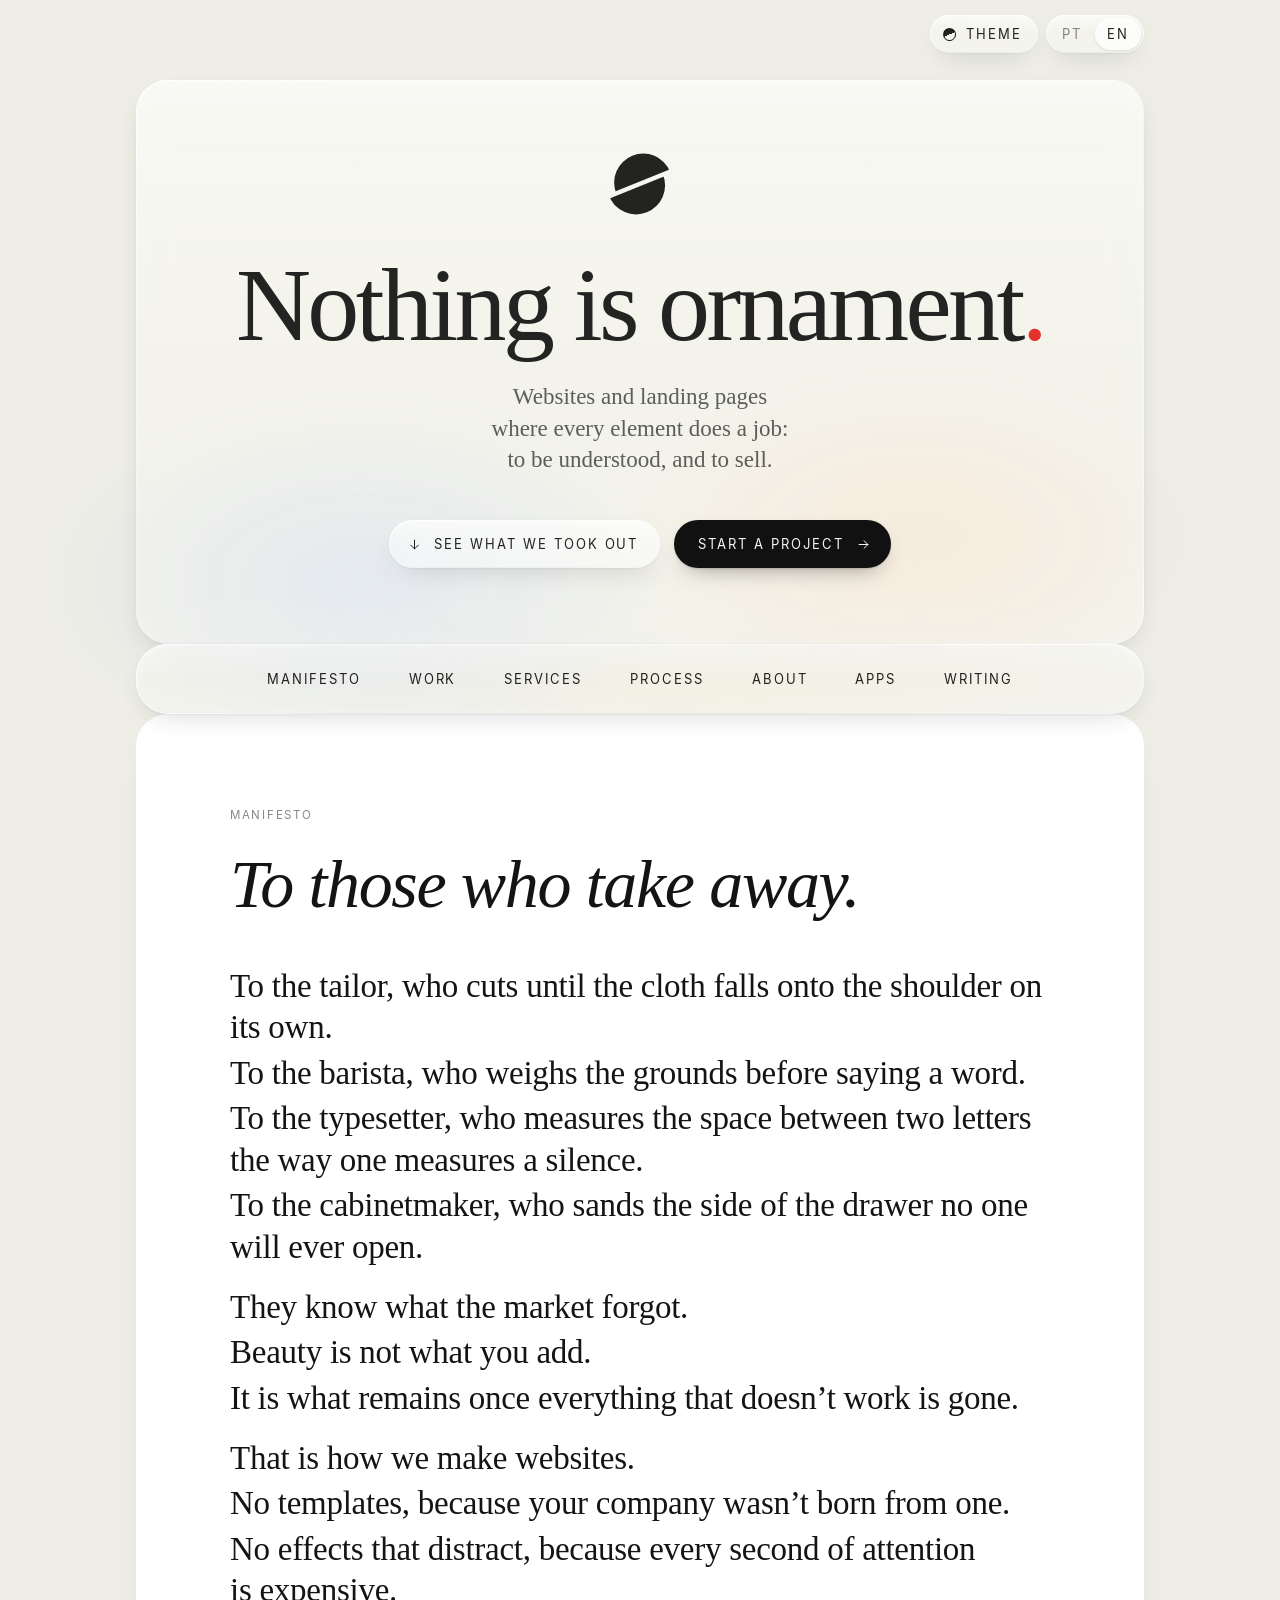
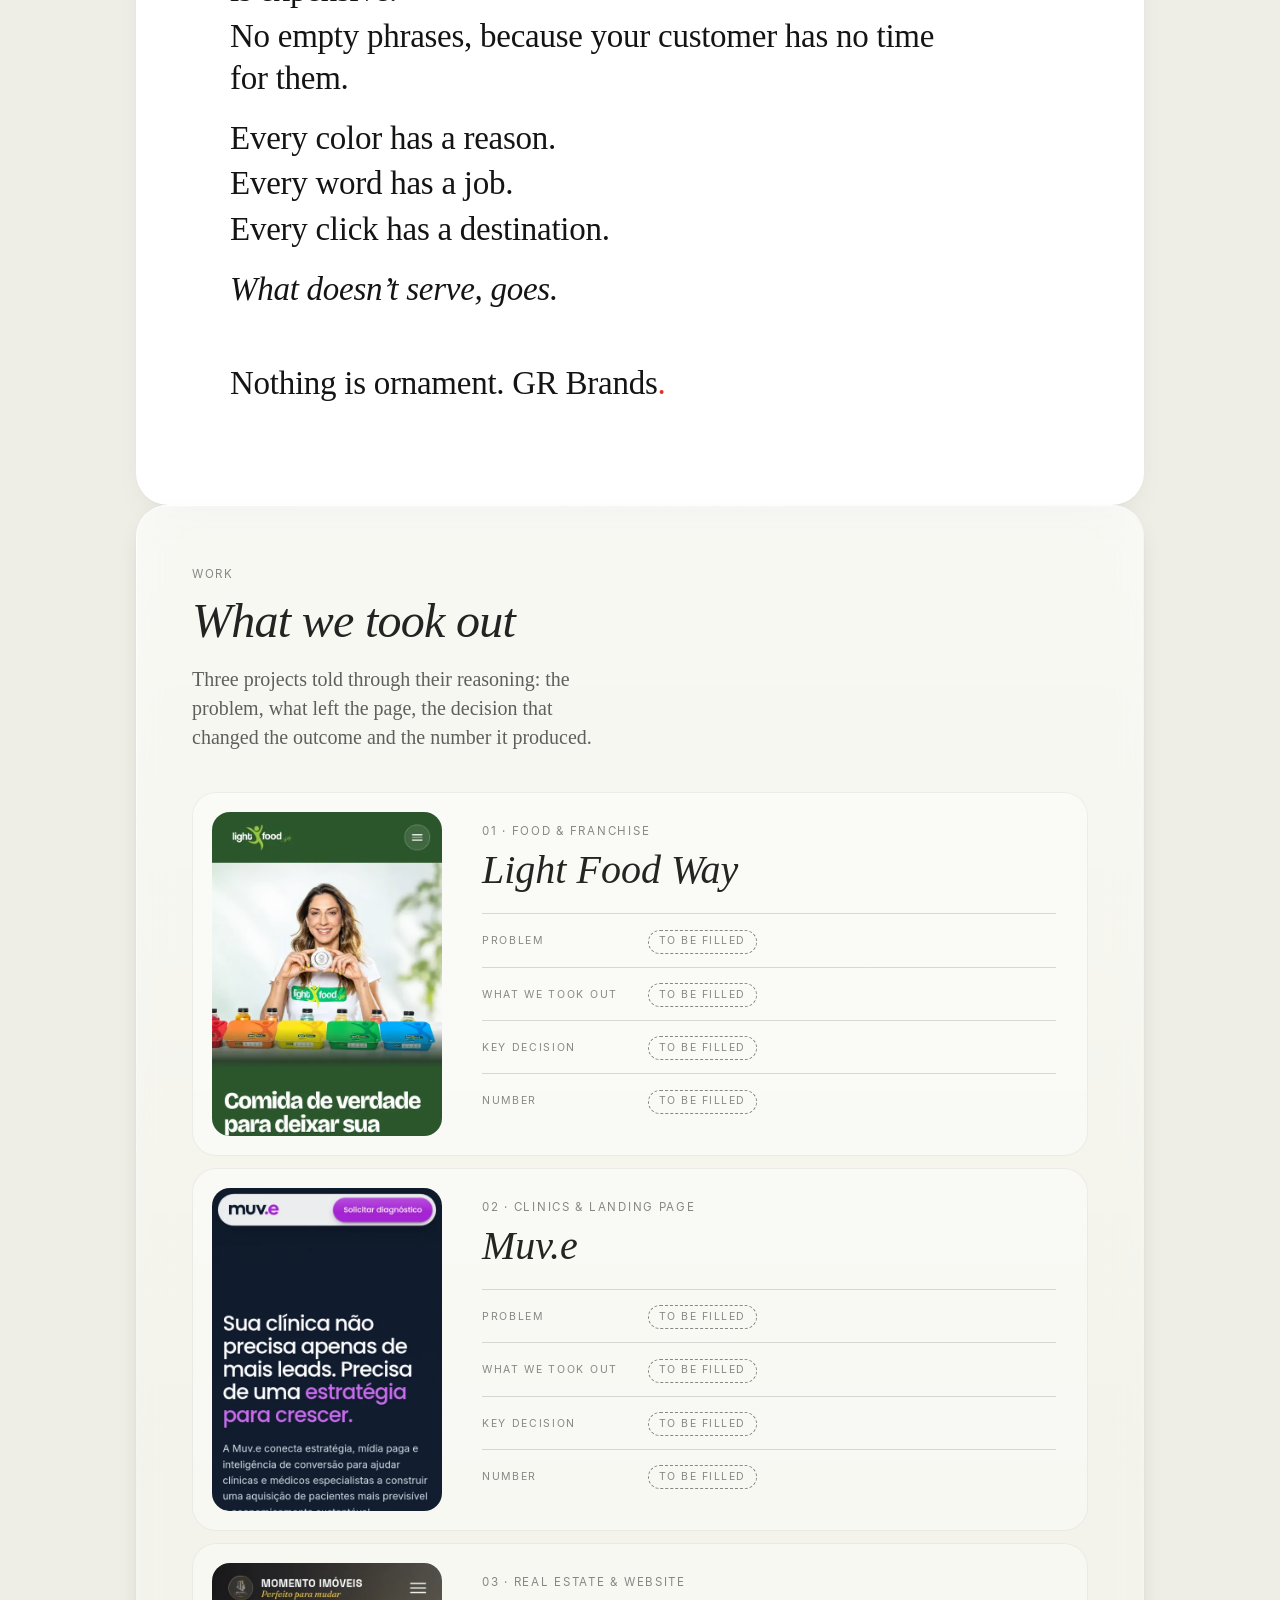
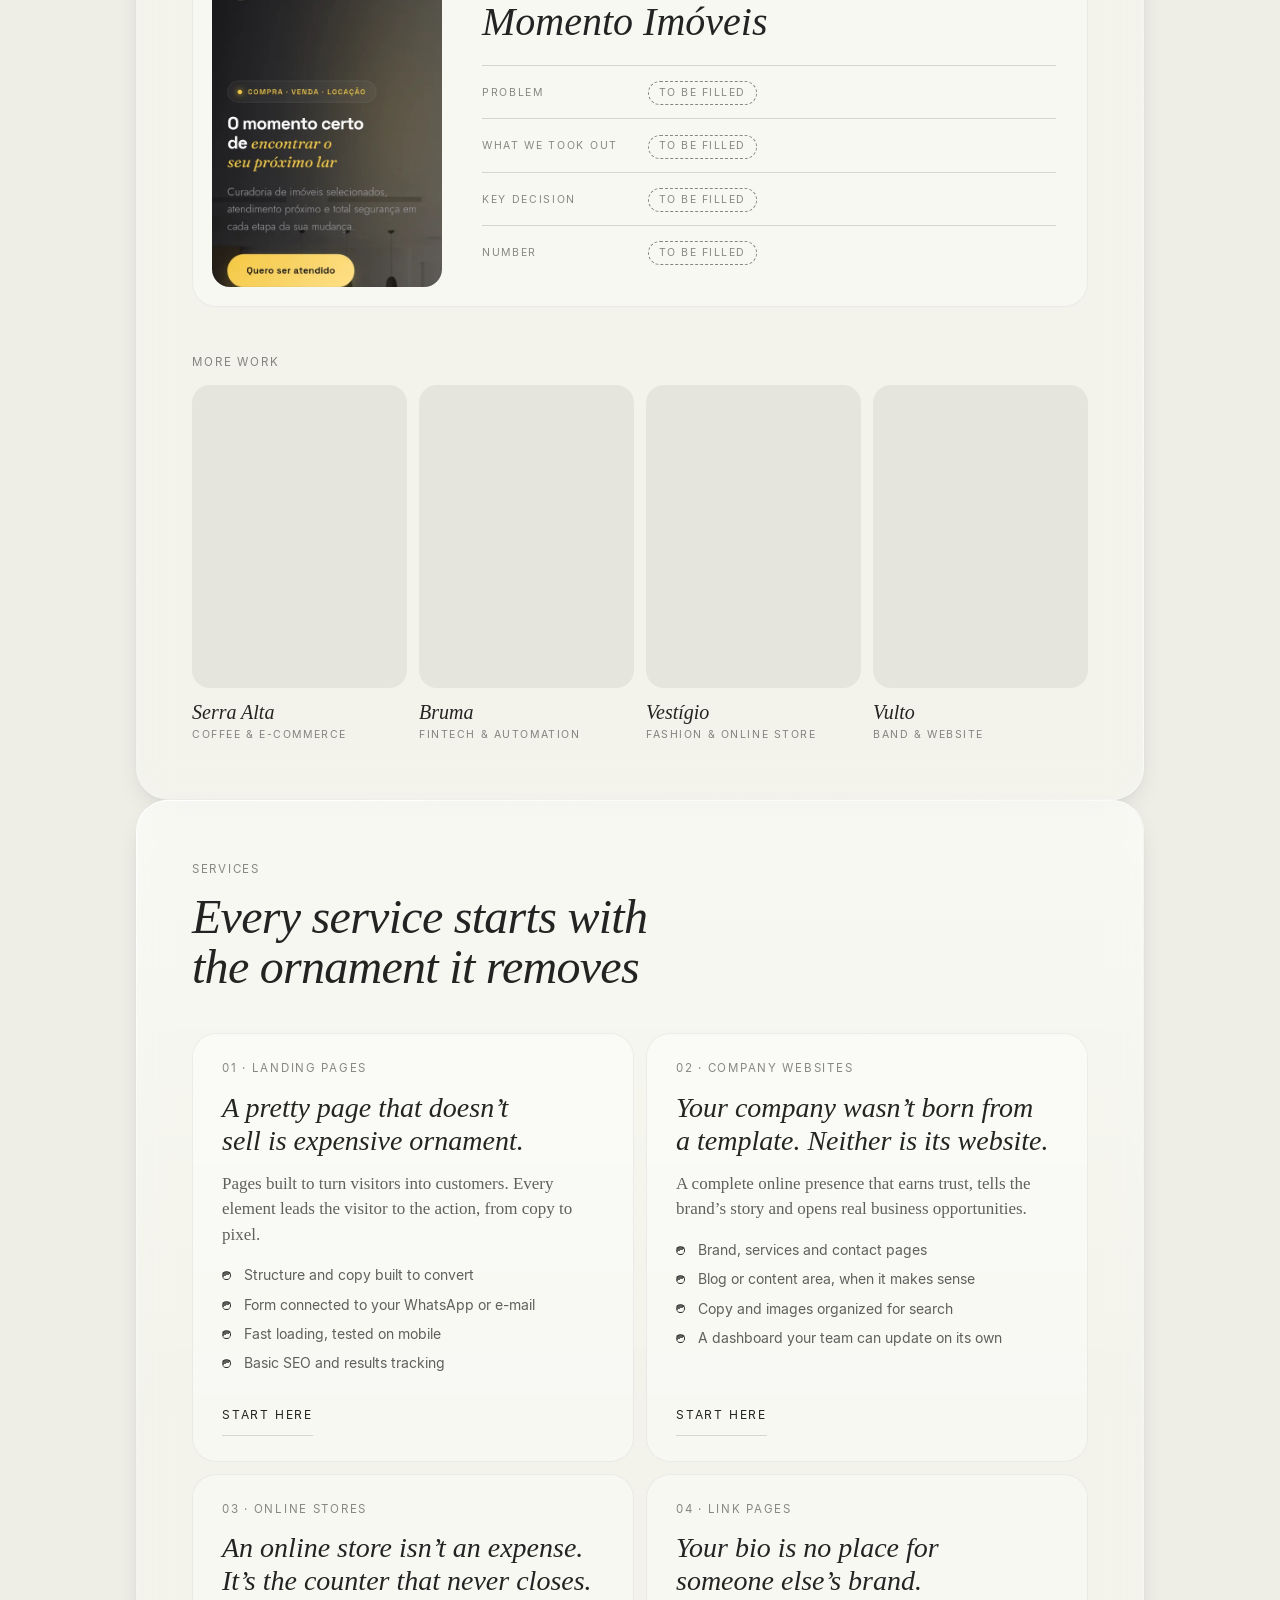
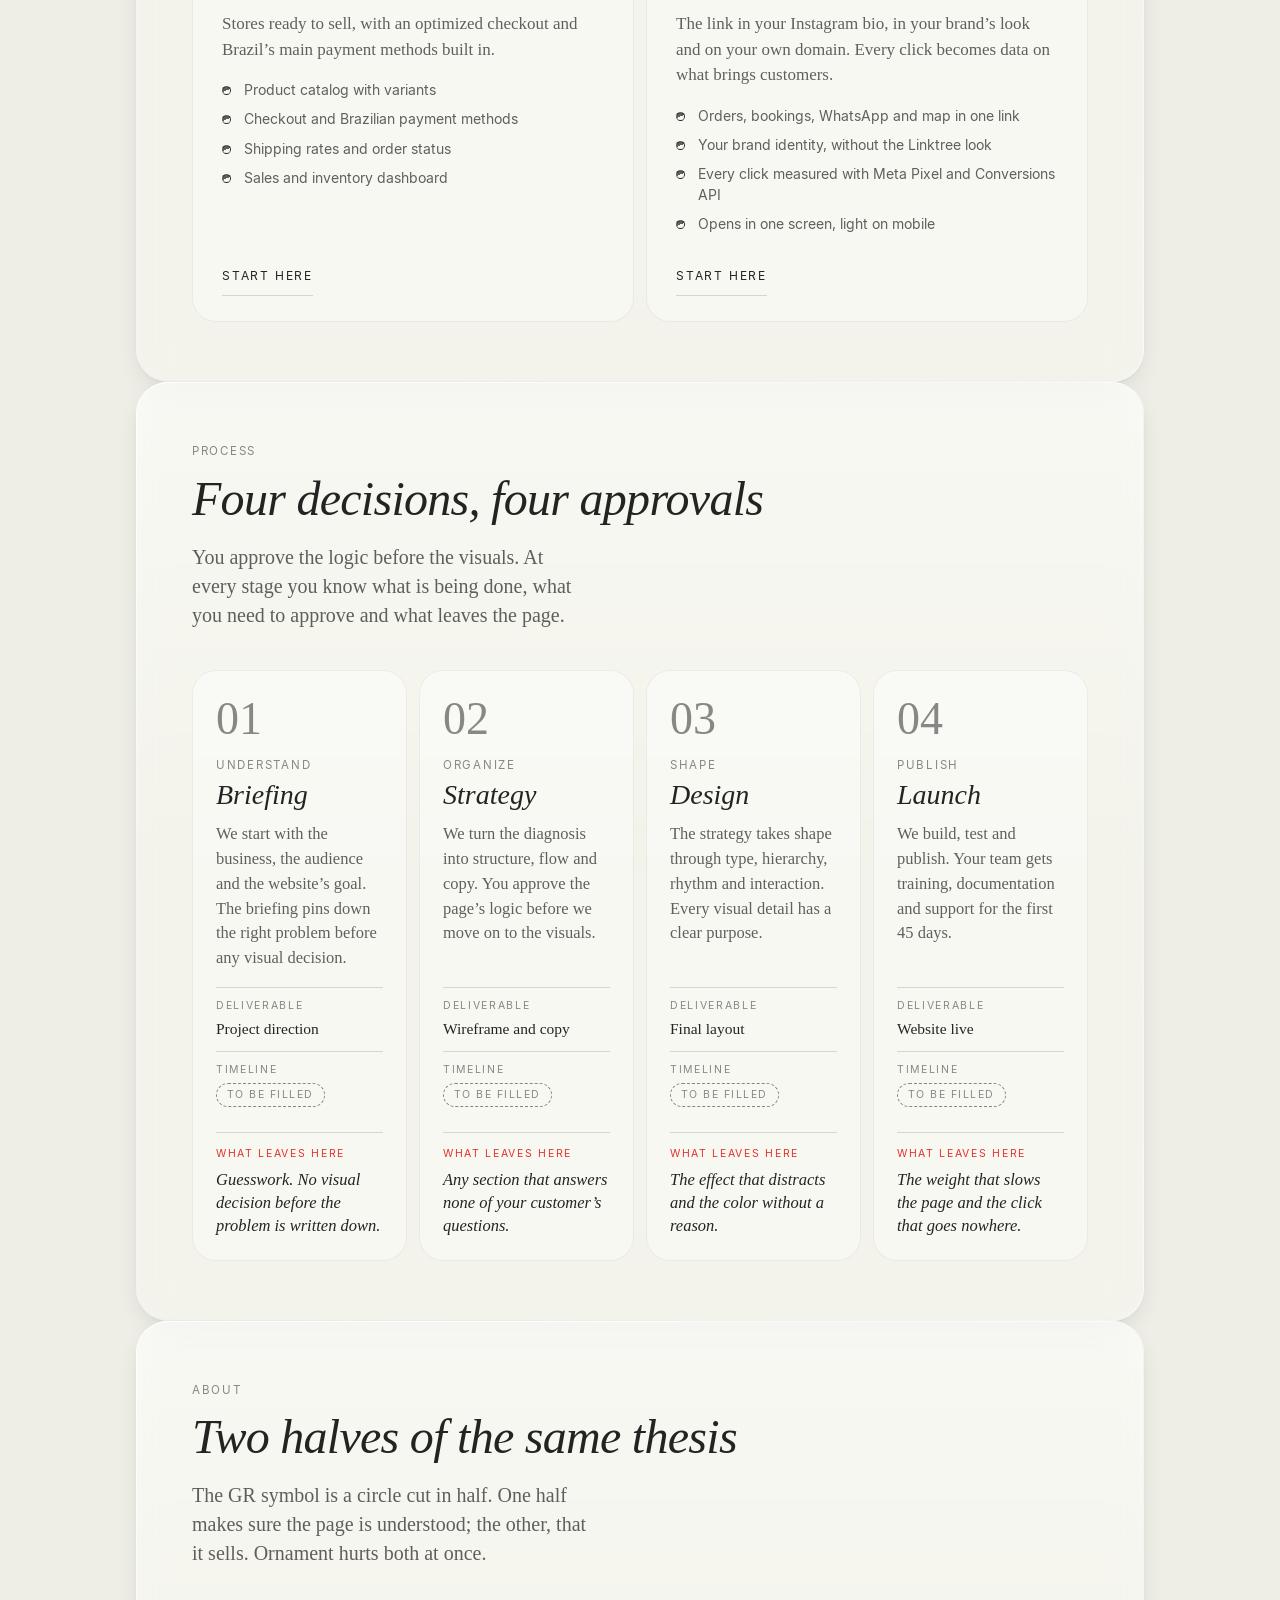
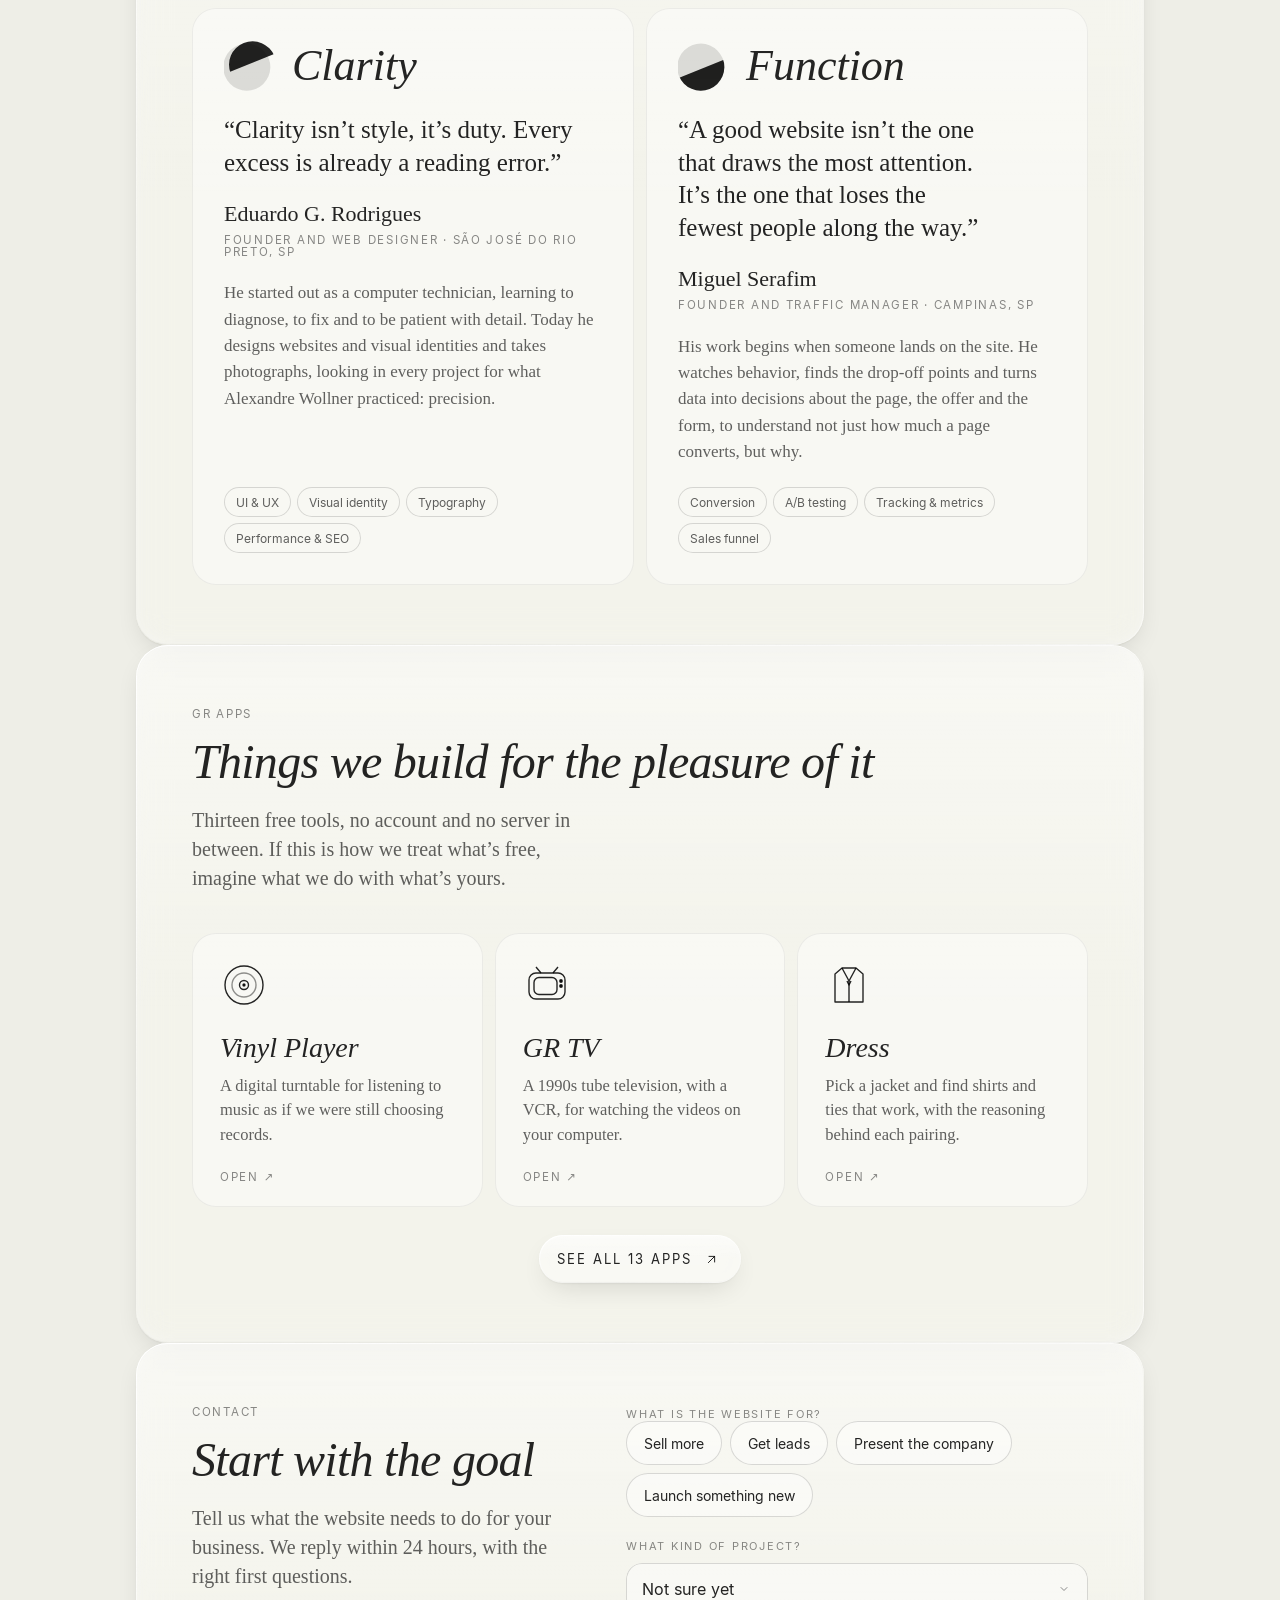
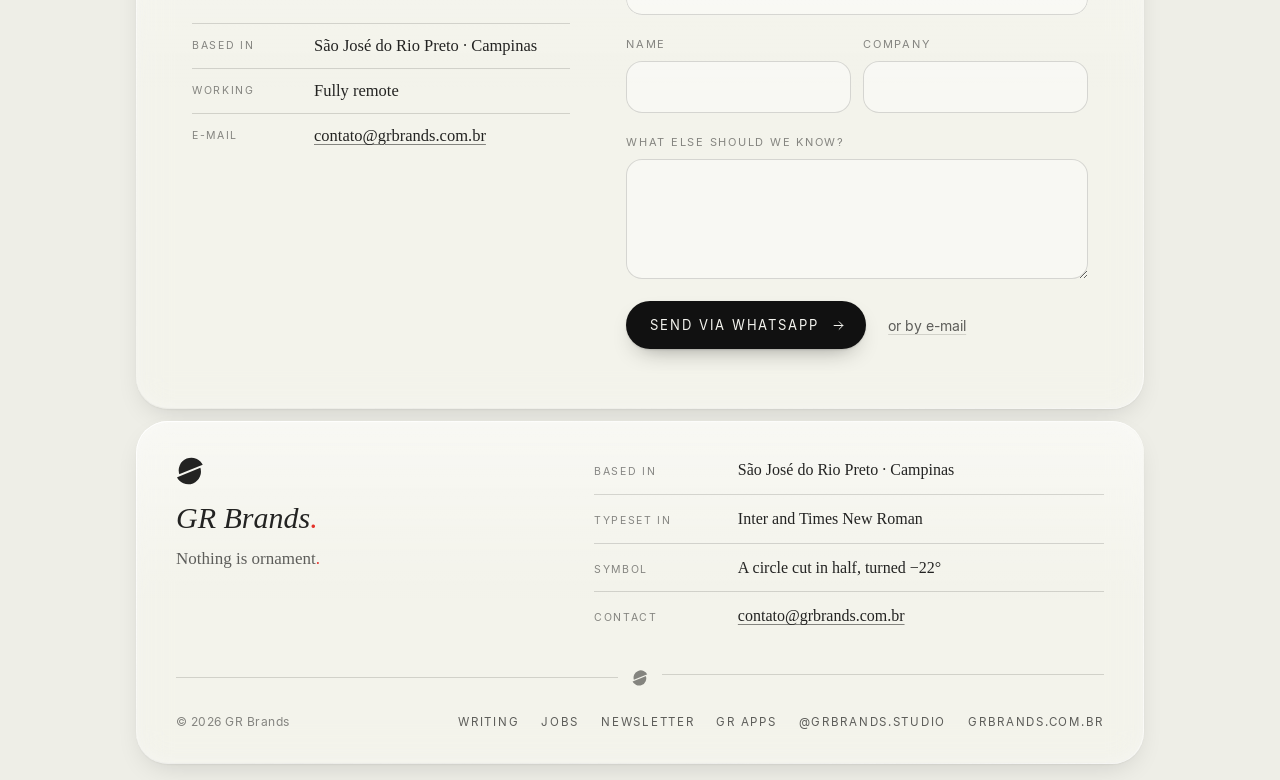
==== commit fabb8958: "Posicionamento "Nada é enfeite." aplicado à página inicial Backup: o site original foi para backup/0" ====
--- a/index.html
+++ b/index.html
@@ -8,7 +8,7 @@
   <meta name="theme-color" content="#EEEEE7" />
   <link rel="icon" type="image/svg+xml" href="img/favicon.svg" />
   <link rel="preload" href="fonts/Inter-Regular.woff2" as="font" type="font/woff2" crossorigin />
-  <link rel="stylesheet" href="style.css" />
+  <link rel="stylesheet" href="style.css?v=20261123-5" />
 
   <!-- Antes do primeiro quadro: tema, idioma e a classe .js. O tema precisa
        estar no <html> quando o glass-intro.js ler data-theme. -->
@@ -44,10 +44,9 @@
 <body>
 
 <div class="glass-intro" id="glassIntro" aria-hidden="true"></div>
-<script src="glass-intro.js" async></script>
-
-<!-- Campo de cor quase imperceptível: é o que o vidro refrata. Sem ele, o
-     Liquid Glass sobre um fundo liso vira só uma borda. -->
+<script src="glass-intro.js?v=20261123-5" async></script>
+
+<!-- Campo de cor quase imperceptível: é o que o vidro refrata. -->
 <div class="ambient" aria-hidden="true"></div>
 
 <div class="shell">
@@ -68,8 +67,10 @@
   </header>
 
   <main>
-    <!-- ============ PRINCIPAL ============ -->
-    <section class="hero panel glass reveal r1">
+
+    <!-- ============ 01 · TESE ============
+         O site abre com o que a GR Brands acredita, não com o que ela faz. -->
+    <section class="hero panel glass reveal r1" id="inicio">
       <a class="hero__mark" href="./" aria-label="GR Brands, início" data-i18n-aria="homeAria">
         <svg viewBox="22.5 22 84 84" aria-hidden="true">
         <defs>
@@ -85,51 +86,487 @@
       </svg>
       </a>
 
-      <h1 class="heading">
-        <span data-i18n="h1a">Estamos construindo jeitos melhores de usar a internet com o </span><a class="heading-link" href="https://grbrands.com.br/" target="_blank" rel="noopener noreferrer" data-i18n="h1studio">Estúdio</a><span data-i18n="h1b"> e os </span><a class="heading-link" href="https://grbrands.com.br/apps/" target="_blank" rel="noopener noreferrer" data-i18n="h1apps">Apps</a><span>.</span>
+      <h1 class="motto">
+        <span data-l="pt">Nada é enfeite<span class="dot">.</span></span>
+        <span data-l="en" lang="en">Nothing is ornament<span class="dot">.</span></span>
       </h1>
+
+      <p class="hero__sub">
+        <span data-l="pt">Sites e landing pages em que cada elemento trabalha: para ser entendido e para vender.</span>
+        <span data-l="en" lang="en">Websites and landing pages where every element does a job: to be understood, and to sell.</span>
+      </p>
 
       <ul class="apps">
         <li>
-          <a class="button-link glass" href="https://grbrands.com.br/" target="_blank" rel="noopener noreferrer">
-            <svg viewBox="22.5 22 84 84" width="16" height="16" aria-hidden="true">
-        <defs>
-          <clipPath id="bt-t"><rect x="-60" y="-60" width="220" height="107"/></clipPath>
-          <clipPath id="bt-b"><rect x="-60" y="53" width="220" height="160"/></clipPath>
-        </defs>
-        <g transform="translate(25.30,24.00)"><g transform="scale(1.00125) translate(-16.0,-8.2)">
-          <g fill="currentColor" transform="rotate(-22 50 50)">
-            <g clip-path="url(#bt-t)"><circle cx="50" cy="50" r="38" transform="translate(10,0)"/></g>
-            <g clip-path="url(#bt-b)"><circle cx="50" cy="50" r="38"/></g>
-          </g>
-        </g></g>
-      </svg>
-            <span data-i18n="btnStudio">GR Estúdio</span>
+          <a class="button-link glass" href="#trabalhos">
+            <svg width="15" height="15" viewBox="0 0 24 24" fill="none" stroke="currentColor" stroke-width="1.6" stroke-linecap="round" stroke-linejoin="round" aria-hidden="true"><path d="M12 5v14"/><path d="m6 13 6 6 6-6"/></svg>
+            <span data-l="pt">Ver o que tiramos</span><span data-l="en" lang="en">See what we took out</span>
           </a>
         </li>
         <li>
-          <a class="button-link glass" href="https://grbrands.com.br/apps/" target="_blank" rel="noopener noreferrer">
-            <svg width="16" height="16" viewBox="0 0 16 16" fill="none" stroke="currentColor" stroke-width="1.1" aria-hidden="true">
-              <rect x="1.5" y="1.5" width="5.2" height="5.2" rx="1.6"/>
-              <rect x="9.3" y="1.5" width="5.2" height="5.2" rx="1.6"/>
-              <rect x="1.5" y="9.3" width="5.2" height="5.2" rx="1.6"/>
-              <circle cx="11.9" cy="11.9" r="2.6"/>
-            </svg>
-            <span data-i18n="btnApps">GR Apps</span>
+          <a class="button-link button-link--ink" href="#contato">
+            <span data-l="pt">Iniciar um projeto</span><span data-l="en" lang="en">Start a project</span>
+            <svg width="15" height="15" viewBox="0 0 24 24" fill="none" stroke="currentColor" stroke-width="1.6" stroke-linecap="round" stroke-linejoin="round" aria-hidden="true"><path d="M5 12h14"/><path d="m13 6 6 6-6 6"/></svg>
           </a>
         </li>
       </ul>
     </section>
+
+    <!-- ============ NAVEGAÇÃO ============ -->
+    <nav class="navpanel panel glass reveal r3" aria-label="Seções" data-i18n-aria="sectionsAria">
+      <a class="mono-link" href="#manifesto">Manifesto</a>
+      <a class="mono-link" href="#trabalhos"><span data-l="pt">Trabalhos</span><span data-l="en" lang="en">Work</span></a>
+      <a class="mono-link" href="#servicos"><span data-l="pt">Serviços</span><span data-l="en" lang="en">Services</span></a>
+      <a class="mono-link" href="#processo"><span data-l="pt">Processo</span><span data-l="en" lang="en">Process</span></a>
+      <a class="mono-link" href="#sobre"><span data-l="pt">Sobre</span><span data-l="en" lang="en">About</span></a>
+      <a class="mono-link" href="#apps">Apps</a>
+      <a class="mono-link" href="blog/" data-i18n="writing">Escritos</a>
+    </nav>
+
+    <!-- ============ 02 · MANIFESTO ============
+         Bloco chapado, sem vidro: uma frase por linha e só o último ponto
+         em vermelho. -->
+    <section class="manifesto panel reveal-scroll" id="manifesto" aria-labelledby="manifesto-t">
+      <p class="eyebrow">Manifesto</p>
+
+      <div data-l="pt">
+        <h2 class="manifesto__open" id="manifesto-t">Aos que tiram.</h2>
+        <div class="manifesto__stanza">
+          <p>Ao alfaiate, que corta até o pano cair sozinho no ombro.</p>
+          <p>Ao barista, que pesa o pó antes de abrir a boca.</p>
+          <p>Ao tipógrafo, que mede o espaço entre duas letras como quem mede um silêncio.</p>
+          <p>Ao marceneiro, que lixa o lado da gaveta que ninguém vai abrir.</p>
+        </div>
+        <div class="manifesto__stanza">
+          <p>Eles sabem o que o mercado esqueceu.</p>
+          <p>Beleza não é o que se acrescenta.</p>
+          <p>É o que fica quando vai embora tudo o que não trabalha.</p>
+        </div>
+        <div class="manifesto__stanza">
+          <p>A gente faz sites assim.</p>
+          <p>Sem template, porque a sua empresa não nasceu de um.</p>
+          <p>Sem efeito que distrai, porque cada segundo de atenção custa caro.</p>
+          <p>Sem frase vazia, porque o seu cliente não tem tempo para ela.</p>
+        </div>
+        <div class="manifesto__stanza manifesto__stanza--tight">
+          <p>Cada cor tem motivo.</p>
+          <p>Cada palavra tem trabalho.</p>
+          <p>Cada clique tem destino.</p>
+        </div>
+        <div class="manifesto__stanza">
+          <p class="manifesto__cut">O que não serve, sai.</p>
+        </div>
+        <p class="manifesto__sign">Nada é enfeite. GR Brands<span class="dot">.</span></p>
+      </div>
+
+      <div data-l="en" lang="en">
+        <h2 class="manifesto__open">To those who take away.</h2>
+        <div class="manifesto__stanza">
+          <p>To the tailor, who cuts until the cloth falls onto the shoulder on its own.</p>
+          <p>To the barista, who weighs the grounds before saying a word.</p>
+          <p>To the typesetter, who measures the space between two letters the way one measures a silence.</p>
+          <p>To the cabinetmaker, who sands the side of the drawer no one will ever open.</p>
+        </div>
+        <div class="manifesto__stanza">
+          <p>They know what the market forgot.</p>
+          <p>Beauty is not what you add.</p>
+          <p>It is what remains once everything that doesn’t work is gone.</p>
+        </div>
+        <div class="manifesto__stanza">
+          <p>That is how we make websites.</p>
+          <p>No templates, because your company wasn’t born from one.</p>
+          <p>No effects that distract, because every second of attention is expensive.</p>
+          <p>No empty phrases, because your customer has no time for them.</p>
+        </div>
+        <div class="manifesto__stanza manifesto__stanza--tight">
+          <p>Every color has a reason.</p>
+          <p>Every word has a job.</p>
+          <p>Every click has a destination.</p>
+        </div>
+        <div class="manifesto__stanza">
+          <p class="manifesto__cut">What doesn’t serve, goes.</p>
+        </div>
+        <p class="manifesto__sign">Nothing is ornament. GR Brands<span class="dot">.</span></p>
+      </div>
+    </section>
+
+    <!-- ============ 03 · TRABALHOS ============
+         Três cases contados pelo raciocínio. Os campos marcados "a preencher"
+         esperam os dados reais de cada projeto: nada aqui é inventado. -->
+    <section class="section panel glass reveal-scroll" id="trabalhos" aria-labelledby="trabalhos-t">
+      <header class="section__head">
+        <p class="eyebrow"><span data-l="pt">Trabalhos</span><span data-l="en" lang="en">Work</span></p>
+        <h2 class="section__title" id="trabalhos-t"><span data-l="pt">O que tiramos</span><span data-l="en" lang="en">What we took out</span></h2>
+        <p class="section__intro">
+          <span data-l="pt">Três projetos contados pelo raciocínio: o problema, o que saiu da página, a decisão que mudou o resultado e o número que ela produziu.</span>
+          <span data-l="en" lang="en">Three projects told through their reasoning: the problem, what left the page, the decision that changed the outcome and the number it produced.</span>
+        </p>
+      </header>
+
+      <div class="cases">
+        <article class="case card">
+          <figure class="case__shot">
+            <img src="img/trabalhos/lfw-fone.webp" width="540" height="1171" loading="lazy" decoding="async" alt="" />
+          </figure>
+          <div class="case__body">
+            <p class="eyebrow">01 · <span data-l="pt">Alimentação &amp; Franquia</span><span data-l="en" lang="en">Food &amp; Franchise</span></p>
+            <h3 class="case__name">Light Food Way</h3>
+            <dl class="spec">
+            <div class="spec__row"><dt><span data-l="pt">Problema</span><span data-l="en" lang="en">Problem</span></dt><dd><span class="tbd"><span data-l="pt">A preencher</span><span data-l="en" lang="en">To be filled</span></span></dd></div>
+            <div class="spec__row"><dt><span data-l="pt">O que tiramos</span><span data-l="en" lang="en">What we took out</span></dt><dd><span class="tbd"><span data-l="pt">A preencher</span><span data-l="en" lang="en">To be filled</span></span></dd></div>
+            <div class="spec__row"><dt><span data-l="pt">Decisão-chave</span><span data-l="en" lang="en">Key decision</span></dt><dd><span class="tbd"><span data-l="pt">A preencher</span><span data-l="en" lang="en">To be filled</span></span></dd></div>
+            <div class="spec__row"><dt><span data-l="pt">Número</span><span data-l="en" lang="en">Number</span></dt><dd><span class="tbd"><span data-l="pt">A preencher</span><span data-l="en" lang="en">To be filled</span></span></dd></div>
+            </dl>
+          </div>
+        </article>
+        <article class="case card">
+          <figure class="case__shot">
+            <img src="img/trabalhos/muve-fone.webp" width="540" height="1171" loading="lazy" decoding="async" alt="" />
+          </figure>
+          <div class="case__body">
+            <p class="eyebrow">02 · <span data-l="pt">Clínicas &amp; Landing Page</span><span data-l="en" lang="en">Clinics &amp; Landing Page</span></p>
+            <h3 class="case__name">Muv.e</h3>
+            <dl class="spec">
+            <div class="spec__row"><dt><span data-l="pt">Problema</span><span data-l="en" lang="en">Problem</span></dt><dd><span class="tbd"><span data-l="pt">A preencher</span><span data-l="en" lang="en">To be filled</span></span></dd></div>
+            <div class="spec__row"><dt><span data-l="pt">O que tiramos</span><span data-l="en" lang="en">What we took out</span></dt><dd><span class="tbd"><span data-l="pt">A preencher</span><span data-l="en" lang="en">To be filled</span></span></dd></div>
+            <div class="spec__row"><dt><span data-l="pt">Decisão-chave</span><span data-l="en" lang="en">Key decision</span></dt><dd><span class="tbd"><span data-l="pt">A preencher</span><span data-l="en" lang="en">To be filled</span></span></dd></div>
+            <div class="spec__row"><dt><span data-l="pt">Número</span><span data-l="en" lang="en">Number</span></dt><dd><span class="tbd"><span data-l="pt">A preencher</span><span data-l="en" lang="en">To be filled</span></span></dd></div>
+            </dl>
+          </div>
+        </article>
+        <article class="case card">
+          <figure class="case__shot">
+            <img src="img/trabalhos/momento-fone.webp" width="540" height="1171" loading="lazy" decoding="async" alt="" />
+          </figure>
+          <div class="case__body">
+            <p class="eyebrow">03 · <span data-l="pt">Imobiliária &amp; Site</span><span data-l="en" lang="en">Real estate &amp; Website</span></p>
+            <h3 class="case__name">Momento Imóveis</h3>
+            <dl class="spec">
+            <div class="spec__row"><dt><span data-l="pt">Problema</span><span data-l="en" lang="en">Problem</span></dt><dd><span class="tbd"><span data-l="pt">A preencher</span><span data-l="en" lang="en">To be filled</span></span></dd></div>
+            <div class="spec__row"><dt><span data-l="pt">O que tiramos</span><span data-l="en" lang="en">What we took out</span></dt><dd><span class="tbd"><span data-l="pt">A preencher</span><span data-l="en" lang="en">To be filled</span></span></dd></div>
+            <div class="spec__row"><dt><span data-l="pt">Decisão-chave</span><span data-l="en" lang="en">Key decision</span></dt><dd><span class="tbd"><span data-l="pt">A preencher</span><span data-l="en" lang="en">To be filled</span></span></dd></div>
+            <div class="spec__row"><dt><span data-l="pt">Número</span><span data-l="en" lang="en">Number</span></dt><dd><span class="tbd"><span data-l="pt">A preencher</span><span data-l="en" lang="en">To be filled</span></span></dd></div>
+            </dl>
+          </div>
+        </article>
+      </div>
+
+      <h3 class="subhead"><span data-l="pt">Outros trabalhos</span><span data-l="en" lang="en">More work</span></h3>
+      <ul class="gallery">
+        <li class="shot">
+          <img src="img/trabalhos/serra-fone.webp" width="540" height="1171" loading="lazy" decoding="async" alt="" />
+          <p class="shot__name">Serra Alta</p>
+          <p class="shot__cat eyebrow"><span data-l="pt">Cafeteria &amp; E-commerce</span><span data-l="en" lang="en">Coffee &amp; E-commerce</span></p>
+        </li>
+        <li class="shot">
+          <img src="img/trabalhos/bruma-fone.webp" width="540" height="1171" loading="lazy" decoding="async" alt="" />
+          <p class="shot__name">Bruma</p>
+          <p class="shot__cat eyebrow"><span data-l="pt">Fintech &amp; Automação</span><span data-l="en" lang="en">Fintech &amp; Automation</span></p>
+        </li>
+        <li class="shot">
+          <img src="img/trabalhos/vestigio-fone.webp" width="540" height="1171" loading="lazy" decoding="async" alt="" />
+          <p class="shot__name">Vestígio</p>
+          <p class="shot__cat eyebrow"><span data-l="pt">Moda &amp; Loja Virtual</span><span data-l="en" lang="en">Fashion &amp; Online store</span></p>
+        </li>
+        <li class="shot">
+          <img src="img/trabalhos/vulto-fone.webp" width="540" height="1171" loading="lazy" decoding="async" alt="" />
+          <p class="shot__name">Vulto</p>
+          <p class="shot__cat eyebrow"><span data-l="pt">Banda &amp; Site</span><span data-l="en" lang="en">Band &amp; Website</span></p>
+        </li>
+      </ul>
+    </section>
+
+    <!-- ============ 04 · SERVIÇOS ============
+         Cada serviço abre com o enfeite que ele elimina. -->
+    <section class="section panel glass reveal-scroll" id="servicos" aria-labelledby="servicos-t">
+      <header class="section__head">
+        <p class="eyebrow"><span data-l="pt">Serviços</span><span data-l="en" lang="en">Services</span></p>
+        <h2 class="section__title" id="servicos-t"><span data-l="pt">Cada serviço começa pelo enfeite que ele elimina</span><span data-l="en" lang="en">Every service starts with the ornament it removes</span></h2>
+      </header>
+      <div class="grid grid--2">
+        <article class="service card">
+          <p class="eyebrow">01 · <span data-l="pt">Landing Pages</span><span data-l="en" lang="en">Landing Pages</span></p>
+          <p class="service__enemy"><span data-l="pt">Página bonita que não vende é enfeite caro.</span><span data-l="en" lang="en">A pretty page that doesn’t sell is expensive ornament.</span></p>
+          <p class="service__desc"><span data-l="pt">Páginas focadas em converter visitantes em clientes. Cada elemento guia o visitante até a ação, do texto ao pixel.</span><span data-l="en" lang="en">Pages built to turn visitors into customers. Every element leads the visitor to the action, from copy to pixel.</span></p>
+          <ul class="ticks">
+              <li><span data-l="pt">Estrutura e texto pensados para converter</span><span data-l="en" lang="en">Structure and copy built to convert</span></li>
+              <li><span data-l="pt">Formulário ligado ao seu WhatsApp ou e-mail</span><span data-l="en" lang="en">Form connected to your WhatsApp or e-mail</span></li>
+              <li><span data-l="pt">Carregamento rápido, testado no celular</span><span data-l="en" lang="en">Fast loading, tested on mobile</span></li>
+              <li><span data-l="pt">SEO básico e medição de resultados</span><span data-l="en" lang="en">Basic SEO and results tracking</span></li>
+          </ul>
+          <a class="service__cta mono-link" href="#contato" data-servico="landing"><span data-l="pt">Começar por aqui</span><span data-l="en" lang="en">Start here</span></a>
+        </article>
+        <article class="service card">
+          <p class="eyebrow">02 · <span data-l="pt">Sites Institucionais</span><span data-l="en" lang="en">Company Websites</span></p>
+          <p class="service__enemy"><span data-l="pt">Sua empresa não nasceu de um template. O site também não.</span><span data-l="en" lang="en">Your company wasn’t born from a template. Neither is its website.</span></p>
+          <p class="service__desc"><span data-l="pt">Presença digital completa, que transmite credibilidade, conta a história da marca e abre oportunidades reais de negócio.</span><span data-l="en" lang="en">A complete online presence that earns trust, tells the brand’s story and opens real business opportunities.</span></p>
+          <ul class="ticks">
+              <li><span data-l="pt">Páginas de marca, serviços e contato</span><span data-l="en" lang="en">Brand, services and contact pages</span></li>
+              <li><span data-l="pt">Blog ou área de conteúdo, quando faz sentido</span><span data-l="en" lang="en">Blog or content area, when it makes sense</span></li>
+              <li><span data-l="pt">Textos e imagens organizados para busca</span><span data-l="en" lang="en">Copy and images organized for search</span></li>
+              <li><span data-l="pt">Painel para a sua equipe atualizar sozinha</span><span data-l="en" lang="en">A dashboard your team can update on its own</span></li>
+          </ul>
+          <a class="service__cta mono-link" href="#contato" data-servico="institucional"><span data-l="pt">Começar por aqui</span><span data-l="en" lang="en">Start here</span></a>
+        </article>
+        <article class="service card">
+          <p class="eyebrow">03 · <span data-l="pt">Lojas Virtuais</span><span data-l="en" lang="en">Online Stores</span></p>
+          <p class="service__enemy"><span data-l="pt">Loja virtual não é despesa. É o balcão que não fecha.</span><span data-l="en" lang="en">An online store isn’t an expense. It’s the counter that never closes.</span></p>
+          <p class="service__desc"><span data-l="pt">Lojas prontas para vender, com checkout otimizado e integração aos principais meios de pagamento do Brasil.</span><span data-l="en" lang="en">Stores ready to sell, with an optimized checkout and Brazil’s main payment methods built in.</span></p>
+          <ul class="ticks">
+              <li><span data-l="pt">Catálogo de produtos com variações</span><span data-l="en" lang="en">Product catalog with variants</span></li>
+              <li><span data-l="pt">Checkout e meios de pagamento do Brasil</span><span data-l="en" lang="en">Checkout and Brazilian payment methods</span></li>
+              <li><span data-l="pt">Cálculo de frete e status do pedido</span><span data-l="en" lang="en">Shipping rates and order status</span></li>
+              <li><span data-l="pt">Painel de vendas e de estoque</span><span data-l="en" lang="en">Sales and inventory dashboard</span></li>
+          </ul>
+          <a class="service__cta mono-link" href="#contato" data-servico="loja"><span data-l="pt">Começar por aqui</span><span data-l="en" lang="en">Start here</span></a>
+        </article>
+        <article class="service card">
+          <p class="eyebrow">04 · <span data-l="pt">Páginas de Links</span><span data-l="en" lang="en">Link Pages</span></p>
+          <p class="service__enemy"><span data-l="pt">Sua bio não é lugar para a marca de outro.</span><span data-l="en" lang="en">Your bio is no place for someone else’s brand.</span></p>
+          <p class="service__desc"><span data-l="pt">O endereço da bio do Instagram, com a cara da sua marca e no seu domínio. Cada clique vira dado sobre o que traz cliente.</span><span data-l="en" lang="en">The link in your Instagram bio, in your brand’s look and on your own domain. Every click becomes data on what brings customers.</span></p>
+          <ul class="ticks">
+              <li><span data-l="pt">Pedidos, reservas, WhatsApp e mapa num só link</span><span data-l="en" lang="en">Orders, bookings, WhatsApp and map in one link</span></li>
+              <li><span data-l="pt">Identidade da marca, sem cara de Linktree</span><span data-l="en" lang="en">Your brand identity, without the Linktree look</span></li>
+              <li><span data-l="pt">Cada clique medido no Pixel e na API de Conversões da Meta</span><span data-l="en" lang="en">Every click measured with Meta Pixel and Conversions API</span></li>
+              <li><span data-l="pt">Abre em uma tela, leve no celular</span><span data-l="en" lang="en">Opens in one screen, light on mobile</span></li>
+          </ul>
+          <a class="service__cta mono-link" href="#contato" data-servico="links"><span data-l="pt">Começar por aqui</span><span data-l="en" lang="en">Start here</span></a>
+        </article>
+      </div>
+    </section>
+
+    <!-- ============ 05 · PROCESSO ============ -->
+    <section class="section panel glass reveal-scroll" id="processo" aria-labelledby="processo-t">
+      <header class="section__head">
+        <p class="eyebrow"><span data-l="pt">Processo</span><span data-l="en" lang="en">Process</span></p>
+        <h2 class="section__title" id="processo-t"><span data-l="pt">Quatro decisões, quatro aprovações</span><span data-l="en" lang="en">Four decisions, four approvals</span></h2>
+        <p class="section__intro">
+          <span data-l="pt">Você aprova a lógica antes do visual. Em cada etapa, sabe o que está sendo feito, o que precisa aprovar e o que sai da página.</span>
+          <span data-l="en" lang="en">You approve the logic before the visuals. At every stage you know what is being done, what you need to approve and what leaves the page.</span>
+        </p>
+      </header>
+      <ol class="grid grid--4 steps">
+        <li class="step card">
+          <p class="step__n">01</p>
+          <p class="eyebrow"><span data-l="pt">Entender</span><span data-l="en" lang="en">Understand</span></p>
+          <h3 class="step__title"><span data-l="pt">Briefing</span><span data-l="en" lang="en">Briefing</span></h3>
+          <p class="step__desc"><span data-l="pt">Começamos pelo negócio, pelo público e pelo objetivo do site. O briefing fecha o problema certo antes de qualquer decisão visual.</span><span data-l="en" lang="en">We start with the business, the audience and the website’s goal. The briefing pins down the right problem before any visual decision.</span></p>
+          <dl class="spec spec--compact">
+            <div class="spec__row"><dt><span data-l="pt">Entrega</span><span data-l="en" lang="en">Deliverable</span></dt><dd><span data-l="pt">Direção do projeto</span><span data-l="en" lang="en">Project direction</span></dd></div>
+            <div class="spec__row"><dt><span data-l="pt">Prazo</span><span data-l="en" lang="en">Timeline</span></dt><dd><span class="tbd"><span data-l="pt">A preencher</span><span data-l="en" lang="en">To be filled</span></span></dd></div>
+          </dl>
+          <p class="step__out"><span class="step__out-k"><span data-l="pt">O que sai aqui</span><span data-l="en" lang="en">What leaves here</span></span><span data-l="pt">O achismo. Nenhuma decisão visual antes de o problema estar escrito.</span><span data-l="en" lang="en">Guesswork. No visual decision before the problem is written down.</span></p>
+        </li>
+        <li class="step card">
+          <p class="step__n">02</p>
+          <p class="eyebrow"><span data-l="pt">Organizar</span><span data-l="en" lang="en">Organize</span></p>
+          <h3 class="step__title"><span data-l="pt">Estratégia</span><span data-l="en" lang="en">Strategy</span></h3>
+          <p class="step__desc"><span data-l="pt">Transformamos o diagnóstico em estrutura, fluxo e texto. Você aprova a lógica da página antes de avançarmos para o visual.</span><span data-l="en" lang="en">We turn the diagnosis into structure, flow and copy. You approve the page’s logic before we move on to the visuals.</span></p>
+          <dl class="spec spec--compact">
+            <div class="spec__row"><dt><span data-l="pt">Entrega</span><span data-l="en" lang="en">Deliverable</span></dt><dd><span data-l="pt">Wireframe e texto</span><span data-l="en" lang="en">Wireframe and copy</span></dd></div>
+            <div class="spec__row"><dt><span data-l="pt">Prazo</span><span data-l="en" lang="en">Timeline</span></dt><dd><span class="tbd"><span data-l="pt">A preencher</span><span data-l="en" lang="en">To be filled</span></span></dd></div>
+          </dl>
+          <p class="step__out"><span class="step__out-k"><span data-l="pt">O que sai aqui</span><span data-l="en" lang="en">What leaves here</span></span><span data-l="pt">A seção que não responde a nenhuma pergunta do seu cliente.</span><span data-l="en" lang="en">Any section that answers none of your customer’s questions.</span></p>
+        </li>
+        <li class="step card">
+          <p class="step__n">03</p>
+          <p class="eyebrow"><span data-l="pt">Materializar</span><span data-l="en" lang="en">Shape</span></p>
+          <h3 class="step__title"><span data-l="pt">Design</span><span data-l="en" lang="en">Design</span></h3>
+          <p class="step__desc"><span data-l="pt">A estratégia ganha forma com tipografia, hierarquia, ritmo e interações. Cada detalhe visual tem uma função clara.</span><span data-l="en" lang="en">The strategy takes shape through type, hierarchy, rhythm and interaction. Every visual detail has a clear purpose.</span></p>
+          <dl class="spec spec--compact">
+            <div class="spec__row"><dt><span data-l="pt">Entrega</span><span data-l="en" lang="en">Deliverable</span></dt><dd><span data-l="pt">Layout final</span><span data-l="en" lang="en">Final layout</span></dd></div>
+            <div class="spec__row"><dt><span data-l="pt">Prazo</span><span data-l="en" lang="en">Timeline</span></dt><dd><span class="tbd"><span data-l="pt">A preencher</span><span data-l="en" lang="en">To be filled</span></span></dd></div>
+          </dl>
+          <p class="step__out"><span class="step__out-k"><span data-l="pt">O que sai aqui</span><span data-l="en" lang="en">What leaves here</span></span><span data-l="pt">O efeito que distrai e a cor sem motivo.</span><span data-l="en" lang="en">The effect that distracts and the color without a reason.</span></p>
+        </li>
+        <li class="step card">
+          <p class="step__n">04</p>
+          <p class="eyebrow"><span data-l="pt">Publicar</span><span data-l="en" lang="en">Publish</span></p>
+          <h3 class="step__title"><span data-l="pt">Entrega</span><span data-l="en" lang="en">Launch</span></h3>
+          <p class="step__desc"><span data-l="pt">Desenvolvemos, testamos e publicamos. Sua equipe recebe treinamento, documentação e suporte nos primeiros 45 dias.</span><span data-l="en" lang="en">We build, test and publish. Your team gets training, documentation and support for the first 45 days.</span></p>
+          <dl class="spec spec--compact">
+            <div class="spec__row"><dt><span data-l="pt">Entrega</span><span data-l="en" lang="en">Deliverable</span></dt><dd><span data-l="pt">Site publicado</span><span data-l="en" lang="en">Website live</span></dd></div>
+            <div class="spec__row"><dt><span data-l="pt">Prazo</span><span data-l="en" lang="en">Timeline</span></dt><dd><span class="tbd"><span data-l="pt">A preencher</span><span data-l="en" lang="en">To be filled</span></span></dd></div>
+          </dl>
+          <p class="step__out"><span class="step__out-k"><span data-l="pt">O que sai aqui</span><span data-l="en" lang="en">What leaves here</span></span><span data-l="pt">O peso que atrasa a página e o clique sem destino.</span><span data-l="en" lang="en">The weight that slows the page and the click that goes nowhere.</span></p>
+        </li>
+      </ol>
+    </section>
+
+    <!-- ============ 06 · SOBRE ============
+         Os dois fundadores como as duas metades do símbolo: clareza e função. -->
+    <section class="section panel glass reveal-scroll" id="sobre" aria-labelledby="sobre-t">
+      <header class="section__head">
+        <p class="eyebrow"><span data-l="pt">Sobre</span><span data-l="en" lang="en">About</span></p>
+        <h2 class="section__title" id="sobre-t"><span data-l="pt">Duas metades da mesma tese</span><span data-l="en" lang="en">Two halves of the same thesis</span></h2>
+        <p class="section__intro">
+          <span data-l="pt">O símbolo da GR é um círculo cortado ao meio. Uma metade cuida de que a página seja entendida; a outra, de que ela venda. O enfeite fere as duas ao mesmo tempo.</span>
+          <span data-l="en" lang="en">The GR symbol is a circle cut in half. One half makes sure the page is understood; the other, that it sells. Ornament hurts both at once.</span>
+        </p>
+      </header>
+      <div class="grid grid--2">
+        <article class="founder card">
+          <div class="founder__top">
+            <svg class="half" viewBox="22.5 22 84 84" aria-hidden="true"><defs><clipPath id="fh-top-t"><rect x="-60" y="-60" width="220" height="107"/></clipPath></defs>
+            <g transform="translate(25.30,24.00)"><g transform="scale(1.00125) translate(-16.0,-8.2)">
+              <g transform="rotate(-22 50 50)">
+                <g fill="currentColor" opacity=".14"><circle cx="50" cy="50" r="38"/></g>
+                <g fill="currentColor"><g clip-path="url(#fh-top-t)"><circle cx="50" cy="50" r="38" transform="translate(10,0)"/></g></g>
+              </g>
+            </g></g>
+          </svg>
+            <p class="founder__word"><span data-l="pt">Clareza</span><span data-l="en" lang="en">Clarity</span></p>
+          </div>
+          <blockquote class="founder__quote"><p><span data-l="pt">“Clareza não é estilo, é dever. Todo excesso já é um erro de leitura.”</span><span data-l="en" lang="en">“Clarity isn’t style, it’s duty. Every excess is already a reading error.”</span></p></blockquote>
+          <div class="founder__id">
+            <h3 class="founder__name">Eduardo G. Rodrigues</h3>
+            <p class="eyebrow"><span data-l="pt">Fundador e web designer</span><span data-l="en" lang="en">Founder and web designer</span> · São José do Rio Preto, SP</p>
+          </div>
+          <p class="founder__bio"><span data-l="pt">Começou como técnico de informática: aprendeu a diagnosticar, a resolver e a ter paciência com o detalhe. Hoje desenha sites e identidades visuais e fotografa, buscando em cada projeto o que Alexandre Wollner praticava: precisão.</span><span data-l="en" lang="en">He started out as a computer technician, learning to diagnose, to fix and to be patient with detail. Today he designs websites and visual identities and takes photographs, looking in every project for what Alexandre Wollner practiced: precision.</span></p>
+          <ul class="tags">
+            <li><span data-l="pt">Interface e experiência</span><span data-l="en" lang="en">UI &amp; UX</span></li>
+            <li><span data-l="pt">Identidade visual</span><span data-l="en" lang="en">Visual identity</span></li>
+            <li><span data-l="pt">Tipografia</span><span data-l="en" lang="en">Typography</span></li>
+            <li><span data-l="pt">Performance e SEO</span><span data-l="en" lang="en">Performance &amp; SEO</span></li>
+          </ul>
+        </article>
+        <article class="founder card">
+          <div class="founder__top">
+            <svg class="half" viewBox="22.5 22 84 84" aria-hidden="true"><defs><clipPath id="fh-bottom-b"><rect x="-60" y="53" width="220" height="160"/></clipPath></defs>
+            <g transform="translate(25.30,24.00)"><g transform="scale(1.00125) translate(-16.0,-8.2)">
+              <g transform="rotate(-22 50 50)">
+                <g fill="currentColor" opacity=".14"><circle cx="50" cy="50" r="38"/></g>
+                <g fill="currentColor"><g clip-path="url(#fh-bottom-b)"><circle cx="50" cy="50" r="38"/></g></g>
+              </g>
+            </g></g>
+          </svg>
+            <p class="founder__word"><span data-l="pt">Função</span><span data-l="en" lang="en">Function</span></p>
+          </div>
+          <blockquote class="founder__quote"><p><span data-l="pt">“Site bom não é o que chama mais atenção. É o que deixa menos gente pelo caminho.”</span><span data-l="en" lang="en">“A good website isn’t the one that draws the most attention. It’s the one that loses the fewest people along the way.”</span></p></blockquote>
+          <div class="founder__id">
+            <h3 class="founder__name">Miguel Serafim</h3>
+            <p class="eyebrow"><span data-l="pt">Fundador e gestor de tráfego</span><span data-l="en" lang="en">Founder and traffic manager</span> · Campinas, SP</p>
+          </div>
+          <p class="founder__bio"><span data-l="pt">O trabalho dele começa quando alguém entra no site. Observa o comportamento, encontra os pontos de abandono e transforma dados em decisões sobre a página, a oferta e o formulário, para entender não só quanto uma página converte, mas por quê.</span><span data-l="en" lang="en">His work begins when someone lands on the site. He watches behavior, finds the drop-off points and turns data into decisions about the page, the offer and the form, to understand not just how much a page converts, but why.</span></p>
+          <ul class="tags">
+            <li><span data-l="pt">Conversão</span><span data-l="en" lang="en">Conversion</span></li>
+            <li><span data-l="pt">Testes A/B</span><span data-l="en" lang="en">A/B testing</span></li>
+            <li><span data-l="pt">Rastreamento e métricas</span><span data-l="en" lang="en">Tracking &amp; metrics</span></li>
+            <li><span data-l="pt">Funil de vendas</span><span data-l="en" lang="en">Sales funnel</span></li>
+          </ul>
+        </article>
+      </div>
+    </section>
+
+    <!-- ============ 07 · GR APPS ============ -->
+    <section class="section panel glass reveal-scroll" id="apps" aria-labelledby="apps-t">
+      <header class="section__head">
+        <p class="eyebrow">GR Apps</p>
+        <h2 class="section__title" id="apps-t"><span data-l="pt">Coisas que construímos por prazer</span><span data-l="en" lang="en">Things we build for the pleasure of it</span></h2>
+        <p class="section__intro">
+          <span data-l="pt">Treze ferramentas gratuitas, sem conta e sem servidor no meio. Se cuidamos assim do que é de graça, imagine do que é seu.</span>
+          <span data-l="en" lang="en">Thirteen free tools, no account and no server in between. If this is how we treat what’s free, imagine what we do with what’s yours.</span>
+        </p>
+      </header>
+      <div class="grid grid--3">
+        <a class="app card" href="https://grbrands.com.br/vinyl-player" target="_blank" rel="noopener noreferrer">
+          <span class="app__icon"><svg viewBox="0 0 48 48" fill="none" stroke="currentColor" stroke-width="1.4" aria-hidden="true"><circle cx="24" cy="24" r="19"/><circle cx="24" cy="24" r="12" opacity=".5"/><circle cx="24" cy="24" r="4.5"/><circle cx="24" cy="24" r="1" fill="currentColor"/></svg></span>
+          <span class="app__name">Vinyl Player</span>
+          <span class="app__desc"><span data-l="pt">Uma vitrola digital para ouvir música como se ainda estivéssemos escolhendo discos.</span><span data-l="en" lang="en">A digital turntable for listening to music as if we were still choosing records.</span></span>
+          <span class="app__open eyebrow"><span data-l="pt">Abrir</span><span data-l="en" lang="en">Open</span> ↗</span>
+        </a>
+        <a class="app card" href="https://grbrands.com.br/tv" target="_blank" rel="noopener noreferrer">
+          <span class="app__icon"><svg viewBox="0 0 48 48" fill="none" stroke="currentColor" stroke-width="1.4" stroke-linejoin="round" aria-hidden="true"><rect x="6" y="12" width="36" height="26" rx="7"/><rect x="11" y="16.5" width="23" height="17" rx="5"/><circle cx="38" cy="20" r="1.2" fill="currentColor"/><circle cx="38" cy="25" r="1.2" fill="currentColor"/><path d="m18 12-5-6M30 12l5-6"/></svg></span>
+          <span class="app__name">GR TV</span>
+          <span class="app__desc"><span data-l="pt">Uma televisão de tubo dos anos 90, com videocassete, para assistir aos vídeos da sua máquina.</span><span data-l="en" lang="en">A 1990s tube television, with a VCR, for watching the videos on your computer.</span></span>
+          <span class="app__open eyebrow"><span data-l="pt">Abrir</span><span data-l="en" lang="en">Open</span> ↗</span>
+        </a>
+        <a class="app card" href="https://grbrands.com.br/roupas" target="_blank" rel="noopener noreferrer">
+          <span class="app__icon"><svg viewBox="0 0 48 48" fill="none" stroke="currentColor" stroke-width="1.4" stroke-linejoin="round" aria-hidden="true"><path d="M17 7h14l7 6v28H10V13z"/><path d="m17 7 7 13 7-13"/><path d="M24 20v21"/><path d="m22 20 2 4 2-4"/></svg></span>
+          <span class="app__name"><span data-l="pt">Vestir</span><span data-l="en" lang="en">Dress</span></span>
+          <span class="app__desc"><span data-l="pt">Escolha o paletó e descubra camisas e gravatas que funcionam, com a explicação de cada combinação.</span><span data-l="en" lang="en">Pick a jacket and find shirts and ties that work, with the reasoning behind each pairing.</span></span>
+          <span class="app__open eyebrow"><span data-l="pt">Abrir</span><span data-l="en" lang="en">Open</span> ↗</span>
+        </a>
+      </div>
+      <p class="section__more">
+        <a class="button-link glass" href="https://grbrands.com.br/apps/" target="_blank" rel="noopener noreferrer">
+          <span data-l="pt">Ver os 13 apps</span><span data-l="en" lang="en">See all 13 apps</span>
+          <svg width="15" height="15" viewBox="0 0 24 24" fill="none" stroke="currentColor" stroke-width="1.6" stroke-linecap="round" stroke-linejoin="round" aria-hidden="true"><path d="M7 17 17 7"/><path d="M8 7h9v9"/></svg>
+        </a>
+      </p>
+    </section>
+
+    <!-- ============ 08 · CONTATO ============
+         Sem faixa de preço: o formulário começa pelo objetivo do site e
+         envia tudo pelo WhatsApp, sem servidor. -->
+    <section class="section panel glass reveal-scroll" id="contato" aria-labelledby="contato-t">
+      <div class="contact">
+        <header class="section__head contact__head">
+          <p class="eyebrow"><span data-l="pt">Contato</span><span data-l="en" lang="en">Contact</span></p>
+          <h2 class="section__title" id="contato-t"><span data-l="pt">Comece pelo objetivo</span><span data-l="en" lang="en">Start with the goal</span></h2>
+          <p class="section__intro">
+            <span data-l="pt">Conte o que o site precisa fazer pelo seu negócio. A gente responde em até 24 horas, com as primeiras perguntas certas.</span>
+            <span data-l="en" lang="en">Tell us what the website needs to do for your business. We reply within 24 hours, with the right first questions.</span>
+          </p>
+          <dl class="contact__facts">
+            <div><dt data-i18n="colBaseK">Base</dt><dd>São José do Rio Preto · Campinas</dd></div>
+            <div><dt><span data-l="pt">Atendimento</span><span data-l="en" lang="en">Working</span></dt><dd><span data-l="pt">100% remoto</span><span data-l="en" lang="en">Fully remote</span></dd></div>
+            <div><dt>E-mail</dt><dd><a href="mailto:contato@grbrands.com.br">contato@grbrands.com.br</a></dd></div>
+          </dl>
+        </header>
+
+        <form class="form" id="projectForm" novalidate>
+          <fieldset class="form__group">
+            <legend class="form__label"><span data-l="pt">Qual o objetivo do site?</span><span data-l="en" lang="en">What is the website for?</span></legend>
+            <div class="chips">
+              <label class="chip"><input type="radio" name="objetivo" value="vender" required /><span><span data-l="pt">Vender mais</span><span data-l="en" lang="en">Sell more</span></span></label>
+              <label class="chip"><input type="radio" name="objetivo" value="contatos" /><span><span data-l="pt">Gerar contatos</span><span data-l="en" lang="en">Get leads</span></span></label>
+              <label class="chip"><input type="radio" name="objetivo" value="apresentar" /><span><span data-l="pt">Apresentar a empresa</span><span data-l="en" lang="en">Present the company</span></span></label>
+              <label class="chip"><input type="radio" name="objetivo" value="lancar" /><span><span data-l="pt">Lançar algo novo</span><span data-l="en" lang="en">Launch something new</span></span></label>
+            </div>
+          </fieldset>
+
+          <label class="form__group">
+            <span class="form__label"><span data-l="pt">Que tipo de projeto?</span><span data-l="en" lang="en">What kind of project?</span></span>
+            <select class="field" name="servico" id="f-servico">
+              <option value="" data-i18n="optUnsure">Ainda não sei</option>
+              <option value="landing" data-i18n="svcLanding">Landing page</option>
+              <option value="institucional" data-i18n="svcSite">Site institucional</option>
+              <option value="loja" data-i18n="svcStore">Loja virtual</option>
+              <option value="links" data-i18n="svcLinks">Página de links</option>
+            </select>
+          </label>
+
+          <div class="form__row">
+            <label class="form__group">
+              <span class="form__label" data-i18n="fName">Nome</span>
+              <input class="field" type="text" name="nome" autocomplete="name" required />
+            </label>
+            <label class="form__group">
+              <span class="form__label" data-i18n="fCompany">Empresa</span>
+              <input class="field" type="text" name="empresa" autocomplete="organization" />
+            </label>
+          </div>
+
+          <label class="form__group">
+            <span class="form__label" data-i18n="fNote">O que mais a gente precisa saber?</span>
+            <textarea class="field" name="mensagem" rows="4"></textarea>
+          </label>
+
+          <p class="form__error" id="formError" role="alert" hidden></p>
+
+          <div class="form__actions">
+            <button class="button-link button-link--ink" type="submit">
+              <span data-i18n="fSend">Enviar pelo WhatsApp</span>
+              <svg width="15" height="15" viewBox="0 0 24 24" fill="none" stroke="currentColor" stroke-width="1.6" stroke-linecap="round" stroke-linejoin="round" aria-hidden="true"><path d="M5 12h14"/><path d="m13 6 6 6-6 6"/></svg>
+            </button>
+            <a class="form__alt" id="formMail" href="mailto:contato@grbrands.com.br" data-i18n="fMail">ou por e-mail</a>
+          </div>
+        </form>
+      </div>
+    </section>
+
   </main>
-
-  <!-- ============ NAVEGAÇÃO ============ -->
-  <nav class="navpanel panel glass reveal r3" aria-label="Links" data-i18n-aria="navAria">
-    <a class="mono-link" href="blog/" data-i18n="writing">Escritos</a>
-    <a class="mono-link" href="https://grbrands.com.br/#sobre" target="_blank" rel="noopener noreferrer" data-i18n="values">Valores</a>
-    <a class="mono-link" href="mailto:contato@grbrands.com.br?subject=Vagas" data-i18n="jobs">Vagas</a>
-    <a class="mono-link" href="mailto:contato@grbrands.com.br?subject=Newsletter" data-i18n="newsletter">Newsletter</a>
-    <a class="mono-link" href="https://www.instagram.com/grbrands.studio/" target="_blank" rel="noopener noreferrer">@grbrands.studio</a>
-  </nav>
 
   <!-- ============ CÓLOFON ============
        A ficha técnica no pé da página. A régua do fim é cortada pelo
@@ -150,8 +587,8 @@
           </g>
         </g></g>
       </svg>
-        <p class="colophon__name">GR Brands.</p>
-        <p class="colophon__tag" data-i18n="colTag">Estúdio de design e código.</p>
+        <p class="colophon__name">GR Brands<span class="dot">.</span></p>
+        <p class="colophon__tag"><span data-l="pt">Nada é enfeite<span class="dot">.</span></span><span data-l="en" lang="en">Nothing is ornament<span class="dot">.</span></span></p>
       </div>
       <dl class="colophon__specs">
         <div class="colophon__row"><dt data-i18n="colBaseK">Base</dt><dd>São José do Rio Preto · Campinas</dd></div>
@@ -180,8 +617,10 @@
       <p class="colophon__copy">© 2026 GR Brands</p>
       <ul class="colophon__links">
         <li><a href="blog/" data-i18n="writing">Escritos</a></li>
+        <li><a href="mailto:contato@grbrands.com.br?subject=Vagas" data-i18n="jobs">Vagas</a></li>
+        <li><a href="mailto:contato@grbrands.com.br?subject=Newsletter" data-i18n="newsletter">Newsletter</a></li>
         <li><a href="https://grbrands.com.br/apps/" target="_blank" rel="noopener noreferrer">GR Apps</a></li>
-        <li><a href="https://www.instagram.com/grbrands.studio/" target="_blank" rel="noopener noreferrer">Instagram</a></li>
+        <li><a href="https://www.instagram.com/grbrands.studio/" target="_blank" rel="noopener noreferrer">@grbrands.studio</a></li>
         <li><a href="https://grbrands.com.br/" target="_blank" rel="noopener noreferrer">grbrands.com.br</a></li>
       </ul>
     </div>
@@ -189,6 +628,6 @@
 
 </div>
 
-<script src="app.js" defer></script>
+<script src="app.js?v=20261123-5" defer></script>
 </body>
 </html>
--- a/style.css
+++ b/style.css
@@ -766,3 +766,456 @@
   *, *::before, *::after { transition-duration: .01ms !important; transition-delay: 0s !important; animation-duration: .01ms !important; }
   html.js .reveal { transform: none; }
 }
+
+/* ==========================================================================
+   TESE · "NADA É ENFEITE."
+   Seções da página inicial a partir da estratégia de posicionamento.
+   ========================================================================== */
+
+/* ---------- Idioma em blocos ----------
+   Textos longos vêm em pares: data-l="pt" e data-l="en". Só um aparece. */
+html:not([data-lang="en"]) [data-l="en"],
+html[data-lang="en"] [data-l="pt"] { display: none !important; }
+
+:root {
+  --red: #E4322A;
+  --card-fill: rgba(255, 255, 255, .42);
+  --card-line: rgba(0, 0, 0, .06);
+  --ink: #111111;
+  --ink-text: #F4F4EF;
+}
+html[data-theme="dark"] {
+  --red: #FF4A3F;
+  --card-fill: rgba(255, 255, 255, .045);
+  --card-line: rgba(255, 255, 255, .07);
+  --ink: #F4F4EF;
+  --ink-text: #111111;
+}
+/* O ponto final da marca: o momento em que não há mais nada a tirar. */
+.dot { color: var(--red); }
+
+/* ---------- Hero ---------- */
+.motto {
+  margin: 40px 0 0;
+  font-family: var(--serif);
+  font-weight: 400;
+  font-size: 104px;
+  line-height: .95;
+  letter-spacing: -.035em;
+  text-wrap: balance;
+}
+.hero__sub {
+  margin: 26px auto 0;
+  max-width: 31ch;
+  font-family: var(--serif);
+  font-size: 23px;
+  line-height: 1.38;
+  color: var(--secondary);
+  text-wrap: balance;
+}
+.hero .apps { margin-top: 44px; }
+
+/* Botão principal: tinta chapada, sem vidro. */
+.button-link--ink {
+  border-radius: var(--radius-pill);
+  background: var(--ink);
+  color: var(--ink-text);
+  padding: 0 20px 0 24px;
+  box-shadow: 0 1px 2px rgba(0, 0, 0, .12), 0 10px 24px -12px rgba(0, 0, 0, .45);
+  transition: transform .18s var(--ease);
+}
+.button-link--ink:active { transform: scale(.97); }
+
+/* ---------- Manifesto ----------
+   Bloco chapado: branco no tema claro, preto no escuro. Uma frase por linha. */
+.manifesto {
+  padding: 96px 72px 100px;
+  background: #FFFFFF;
+  color: #141414;
+  box-shadow: 0 1px 2px rgba(0, 0, 0, .04), 0 18px 40px -24px rgba(0, 0, 0, .18);
+}
+html[data-theme="dark"] .manifesto { background: #000000; color: #F2F2EE; box-shadow: 0 0 0 1px rgba(255, 255, 255, .08); }
+.manifesto > div { max-width: 820px; margin: 0 auto; }
+.manifesto > .eyebrow { max-width: 820px; margin: 0 auto 28px; color: inherit; opacity: .5; }
+.manifesto__open {
+  margin: 0 0 48px;
+  font-family: var(--serif);
+  font-style: italic;
+  font-weight: 400;
+  font-size: 68px;
+  line-height: 1;
+  letter-spacing: -.02em;
+}
+.manifesto__stanza { margin: 0 0 1.15em; }
+.manifesto__stanza p,
+.manifesto__sign {
+  margin: 0;
+  font-family: var(--serif);
+  font-size: 33px;
+  line-height: 1.26;
+  letter-spacing: -.008em;
+  text-wrap: pretty;
+}
+.manifesto__stanza p + p { margin-top: .12em; }
+.manifesto__cut { font-style: italic; }
+.manifesto__sign { margin-top: 1.6em; }
+
+/* ---------- Seções ---------- */
+.section { padding: 64px 56px 60px; }
+.section__head { max-width: 720px; margin-bottom: 40px; }
+.section__title {
+  margin: 16px 0 0;
+  font-family: var(--serif);
+  font-style: italic;
+  font-weight: 400;
+  font-size: 48px;
+  line-height: 1.06;
+  letter-spacing: -.015em;
+  text-wrap: balance;
+}
+.section__intro {
+  margin: 18px 0 0;
+  max-width: 40ch;
+  font-family: var(--serif);
+  font-size: 20px;
+  line-height: 1.45;
+  color: var(--secondary);
+  text-wrap: pretty;
+}
+.section__more { margin: 28px 0 0; display: flex; justify-content: center; }
+.subhead {
+  margin: 48px 0 16px;
+  font-family: var(--sans);
+  font-size: 11.5px;
+  font-weight: 400;
+  letter-spacing: .16em;
+  text-transform: uppercase;
+  color: var(--tertiary);
+}
+
+.card {
+  border-radius: 24px;
+  background: var(--card-fill);
+  box-shadow: inset 0 0 0 1px var(--card-line);
+  padding: 28px;
+}
+.grid { display: grid; gap: 12px; }
+.grid--2 { grid-template-columns: repeat(2, minmax(0, 1fr)); }
+.grid--3 { grid-template-columns: repeat(3, minmax(0, 1fr)); }
+.grid--4 { grid-template-columns: repeat(4, minmax(0, 1fr)); }
+
+/* Ficha em linhas (cases, etapas) */
+.spec { margin: 0; }
+.spec__row {
+  display: grid;
+  grid-template-columns: 150px minmax(0, 1fr);
+  gap: 16px;
+  align-items: baseline;
+  padding: 13px 0;
+  border-top: 1px solid var(--hairline);
+}
+.spec dt {
+  font-size: 10.5px;
+  letter-spacing: .16em;
+  text-transform: uppercase;
+  color: var(--tertiary);
+}
+.spec dd { margin: 0; font-family: var(--serif); font-size: 17px; line-height: 1.4; }
+.spec--compact .spec__row { grid-template-columns: 1fr; gap: 6px; padding: 11px 0; }
+.spec--compact dd { font-size: 15.5px; }
+
+/* O que ainda espera dado real. */
+.tbd {
+  display: inline-flex;
+  align-items: center;
+  height: 24px;
+  padding: 0 10px;
+  border: 1px dashed var(--tertiary);
+  border-radius: var(--radius-pill);
+  font-family: var(--sans);
+  font-size: 10.5px;
+  letter-spacing: .14em;
+  text-transform: uppercase;
+  white-space: nowrap;
+  color: var(--tertiary);
+}
+
+/* ---------- Trabalhos ---------- */
+.cases { display: grid; gap: 12px; }
+.case {
+  display: grid;
+  grid-template-columns: 230px minmax(0, 1fr);
+  gap: 40px;
+  align-items: start;
+  padding: 20px 32px 20px 20px;
+}
+.case__shot { margin: 0; }
+.case__shot img,
+.shot img {
+  display: block;
+  width: 100%;
+  height: auto;
+  aspect-ratio: 540 / 760;
+  object-fit: cover;
+  object-position: top;
+  border-radius: 18px;
+  background: var(--card-line);
+}
+.case__body { padding-top: 14px; }
+.case__name {
+  margin: 12px 0 22px;
+  font-family: var(--serif);
+  font-style: italic;
+  font-weight: 400;
+  font-size: 40px;
+  line-height: 1.05;
+}
+.gallery { display: grid; grid-template-columns: repeat(4, minmax(0, 1fr)); gap: 12px; }
+.shot__name { margin: 12px 0 0; font-family: var(--serif); font-style: italic; font-size: 20px; line-height: 1.2; }
+.shot__cat { margin-top: 6px; font-size: 10.5px; }
+
+/* ---------- Serviços ---------- */
+.service { display: flex; flex-direction: column; padding: 30px 30px 26px; }
+.service__enemy {
+  margin: 16px 0 0;
+  font-family: var(--serif);
+  font-style: italic;
+  font-size: 28px;
+  line-height: 1.18;
+  text-wrap: balance;
+}
+.service__desc {
+  margin: 14px 0 0;
+  font-family: var(--serif);
+  font-size: 17px;
+  line-height: 1.5;
+  color: var(--secondary);
+}
+.ticks { margin: 18px 0 22px; display: grid; gap: 9px; }
+.ticks li {
+  position: relative;
+  padding-left: 22px;
+  font-size: 14px;
+  line-height: 1.45;
+  color: var(--secondary);
+}
+.ticks li::before {
+  content: "";
+  position: absolute;
+  left: 0;
+  top: .42em;
+  width: 9px;
+  height: 9px;
+  border-radius: 50%;
+  border: 1px solid currentColor;
+  background: linear-gradient(158deg, currentColor 50%, transparent 50%);
+}
+.service__cta {
+  margin-top: auto;
+  align-self: flex-start;
+  display: inline-flex;
+  align-items: center;
+  min-height: 40px;
+  font-size: 12px;
+  border-bottom: 1px solid var(--hairline);
+}
+
+/* ---------- Processo ---------- */
+.steps { counter-reset: none; }
+.step { display: flex; flex-direction: column; padding: 26px 24px 24px; }
+/* Com subgrid, a ficha e o "o que sai aqui" das quatro etapas ficam na
+   mesma altura, por mais que os textos variem. */
+@supports (grid-template-rows: subgrid) {
+  .steps { grid-auto-rows: auto; }
+  .step { display: grid; grid-row: span 6; grid-template-rows: subgrid; row-gap: 0; align-content: start; }
+  .step .spec { margin-top: 0; }
+}
+.step__n {
+  margin: 0 0 18px;
+  font-family: var(--serif);
+  font-size: 46px;
+  line-height: 1;
+  color: var(--tertiary);
+  font-variant-numeric: oldstyle-nums;
+}
+.step__title { margin: 8px 0 0; font-family: var(--serif); font-style: italic; font-weight: 400; font-size: 28px; line-height: 1.1; }
+.step__desc { margin: 12px 0 16px; font-family: var(--serif); font-size: 16.5px; line-height: 1.5; color: var(--secondary); }
+.step .spec { margin-top: auto; }
+.step__out {
+  margin: 14px 0 0;
+  padding-top: 14px;
+  border-top: 1px solid var(--hairline);
+  font-family: var(--serif);
+  font-style: italic;
+  font-size: 16.5px;
+  line-height: 1.4;
+}
+.step__out-k {
+  display: block;
+  margin-bottom: 6px;
+  font-family: var(--sans);
+  font-style: normal;
+  font-size: 10.5px;
+  letter-spacing: .16em;
+  text-transform: uppercase;
+  color: var(--red);
+}
+
+/* ---------- Sobre ---------- */
+.founder { display: flex; flex-direction: column; gap: 22px; padding: 32px; }
+.founder__top { display: flex; align-items: center; gap: 16px; }
+.half { width: 52px; height: 52px; flex: none; }
+.founder__word { margin: 0; font-family: var(--serif); font-style: italic; font-size: 44px; line-height: 1; }
+.founder__quote { margin: 0; padding: 0; }
+.founder__quote p { margin: 0; font-family: var(--serif); font-size: 25px; line-height: 1.3; text-wrap: balance; }
+.founder__id { display: grid; gap: 8px; }
+.founder__name { margin: 0; font-family: var(--serif); font-weight: 400; font-size: 22px; }
+.founder__bio { margin: 0; font-family: var(--serif); font-size: 17px; line-height: 1.55; color: var(--secondary); }
+.tags { display: flex; flex-wrap: wrap; gap: 6px; margin-top: auto; }
+.tags li {
+  display: inline-flex;
+  align-items: center;
+  height: 30px;
+  padding: 0 12px;
+  border-radius: var(--radius-pill);
+  box-shadow: inset 0 0 0 1px var(--hairline);
+  font-size: 12px;
+  color: var(--secondary);
+}
+
+/* ---------- GR Apps ---------- */
+.app { display: flex; flex-direction: column; gap: 10px; text-decoration: none; padding: 28px 28px 24px; transition: transform .18s var(--ease); }
+.app:active { transform: scale(.985); }
+.app__icon { width: 48px; height: 48px; margin-bottom: 14px; }
+.app__icon svg { width: 100%; height: 100%; }
+.app__name { font-family: var(--serif); font-style: italic; font-size: 28px; line-height: 1.1; }
+.app__desc { font-family: var(--serif); font-size: 16.5px; line-height: 1.5; color: var(--secondary); }
+.app__open { margin-top: auto; padding-top: 14px; }
+
+/* ---------- Contato ---------- */
+.contact { display: grid; grid-template-columns: minmax(0, .9fr) minmax(0, 1.1fr); gap: 56px; align-items: start; }
+.contact__head { margin-bottom: 0; }
+.contact__facts { margin: 32px 0 0; }
+.contact__facts > div {
+  display: grid;
+  grid-template-columns: 110px minmax(0, 1fr);
+  gap: 12px;
+  padding: 12px 0;
+  border-top: 1px solid var(--hairline);
+}
+.contact__facts dt { font-size: 10.5px; letter-spacing: .16em; text-transform: uppercase; color: var(--tertiary); padding-top: 3px; }
+.contact__facts dd { margin: 0; font-family: var(--serif); font-size: 16.5px; }
+.contact__facts a { text-decoration: underline; text-decoration-thickness: 1px; text-underline-offset: .18em; text-decoration-color: var(--tertiary); }
+
+.form { display: grid; gap: 22px; }
+.form__group { display: grid; gap: 10px; margin: 0; padding: 0; border: 0; min-width: 0; }
+.form__label {
+  padding: 0;
+  font-size: 11px;
+  letter-spacing: .16em;
+  text-transform: uppercase;
+  color: var(--tertiary);
+}
+.form__row { display: grid; grid-template-columns: 1fr 1fr; gap: 12px; }
+.field {
+  width: 100%;
+  height: 52px;
+  padding: 0 16px;
+  border: 0;
+  border-radius: 16px;
+  background: var(--card-fill);
+  box-shadow: inset 0 0 0 1px var(--hairline);
+  color: var(--primary);
+  font: 16px/1.4 var(--sans);
+  -webkit-appearance: none;
+  appearance: none;
+}
+textarea.field { height: auto; min-height: 120px; padding: 14px 16px; resize: vertical; }
+select.field {
+  padding-right: 44px;
+  background-image: url("data:image/svg+xml,%3Csvg xmlns='http://www.w3.org/2000/svg' width='12' height='12' viewBox='0 0 24 24' fill='none' stroke='%23888' stroke-width='2' stroke-linecap='round' stroke-linejoin='round'%3E%3Cpath d='m6 9 6 6 6-6'/%3E%3C/svg%3E");
+  background-repeat: no-repeat;
+  background-position: right 18px center;
+}
+.field:focus-visible { outline: 2px solid var(--focus); outline-offset: 2px; }
+
+.chips { display: flex; flex-wrap: wrap; gap: 8px; }
+.chip { position: relative; }
+.chip input { position: absolute; opacity: 0; width: 1px; height: 1px; }
+.chip > span {
+  display: inline-flex;
+  align-items: center;
+  height: 44px;
+  padding: 0 18px;
+  border-radius: var(--radius-pill);
+  background: var(--card-fill);
+  box-shadow: inset 0 0 0 1px var(--hairline);
+  font-size: 14px;
+  cursor: pointer;
+  transition: background-color .2s var(--ease), color .2s var(--ease);
+}
+.chip input:checked + span { background: var(--ink); color: var(--ink-text); box-shadow: none; }
+.chip input:focus-visible + span { outline: 2px solid var(--focus); outline-offset: 2px; }
+
+.form__error { margin: 0; font-family: var(--serif); font-style: italic; font-size: 17px; color: var(--red); }
+.form__error[hidden] { display: none; }
+.form__actions { display: flex; align-items: center; flex-wrap: wrap; gap: 14px 22px; }
+.form__alt {
+  font-size: 14px;
+  color: var(--secondary);
+  text-decoration: underline;
+  text-decoration-thickness: 1px;
+  text-underline-offset: .2em;
+  text-decoration-color: var(--hairline);
+}
+
+/* ---------- Entrada por rolagem ---------- */
+html.js .reveal-scroll {
+  opacity: 0;
+  transform: translateY(16px);
+  transition: opacity .8s var(--ease), transform 1s cubic-bezier(.2, .8, .2, 1);
+}
+html.js .reveal-scroll.is-in { opacity: 1; transform: none; }
+
+/* ---------- Telas menores ---------- */
+@media (max-width: 999px) {
+  .grid--4 { grid-template-columns: repeat(2, minmax(0, 1fr)); }
+  .grid--3 { grid-template-columns: 1fr; }
+  .gallery { grid-template-columns: repeat(2, minmax(0, 1fr)); }
+  .contact { grid-template-columns: 1fr; gap: 36px; }
+}
+@media (max-width: 799px) {
+  .motto { font-size: 64px; margin-top: 32px; }
+  .hero__sub { font-size: 20px; }
+  .hero .apps { margin-top: 36px; }
+
+  .navpanel { display: grid; grid-template-columns: 1fr 1fr; padding: 6px; gap: 0; }
+  .navpanel .mono-link,
+  .navpanel .mono-link + .mono-link,
+  .navpanel .mono-link:first-child,
+  .navpanel .mono-link:last-child { height: 52px; border-radius: 18px; box-shadow: none; }
+  .navpanel .mono-link:last-child:nth-child(odd) { grid-column: 1 / -1; }
+
+  .manifesto { padding: 52px 24px 56px; }
+  .manifesto__open { font-size: 44px; margin-bottom: 32px; }
+  .manifesto__stanza p, .manifesto__sign { font-size: 24px; line-height: 1.3; }
+
+  .section { padding: 40px 20px 32px; }
+  .section__head { margin-bottom: 28px; }
+  .section__title { font-size: 36px; }
+  .section__intro { font-size: 18px; }
+
+  .grid--2, .grid--4 { grid-template-columns: 1fr; }
+  .card { padding: 22px; }
+  .case { grid-template-columns: 1fr; gap: 0; padding: 12px 12px 4px; }
+  .case__shot img { aspect-ratio: 540 / 600; }
+  .case__body { padding: 20px 10px 10px; }
+  .case__name { font-size: 34px; margin-bottom: 14px; }
+  .spec__row { grid-template-columns: 112px minmax(0, 1fr); gap: 12px; }
+  .service__enemy { font-size: 25px; }
+  .founder { padding: 24px; }
+  .founder__word { font-size: 38px; }
+  .founder__quote p { font-size: 22px; }
+  .form__row { grid-template-columns: 1fr; }
+  .form__actions .button-link--ink { width: 100%; height: 54px; }
+}
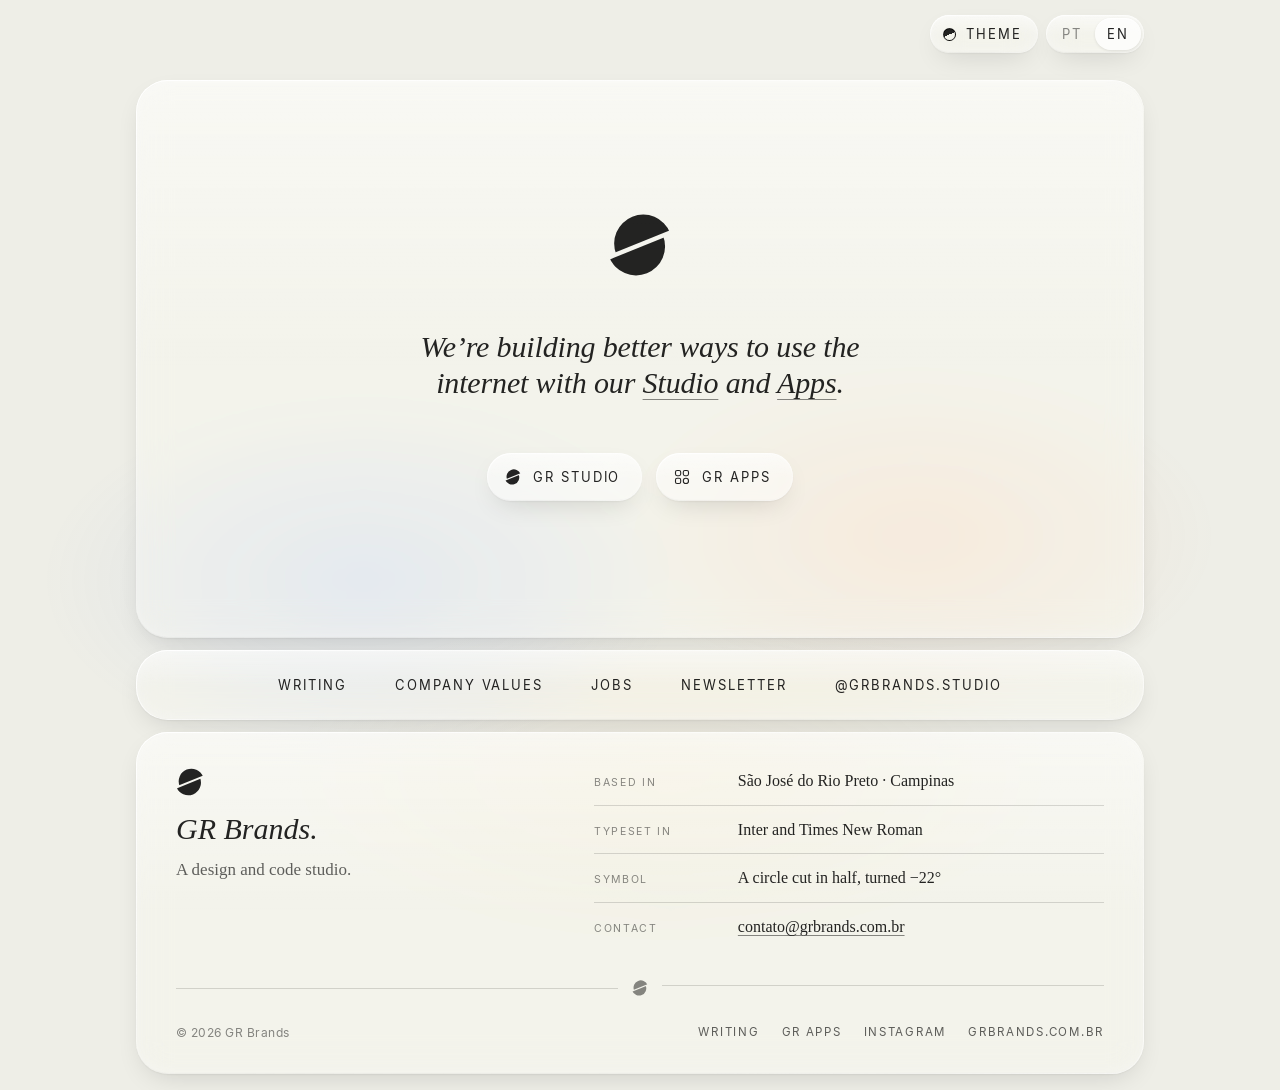
==== commit fb144955: "Restaura backup/02-modelo-blog na raiz; "Nada é enfeite." vai para backup/03 - Raiz volta a ser o mo" ====
--- a/index.html
+++ b/index.html
@@ -8,7 +8,7 @@
   <meta name="theme-color" content="#EEEEE7" />
   <link rel="icon" type="image/svg+xml" href="img/favicon.svg" />
   <link rel="preload" href="fonts/Inter-Regular.woff2" as="font" type="font/woff2" crossorigin />
-  <link rel="stylesheet" href="style.css?v=20261123-5" />
+  <link rel="stylesheet" href="style.css?v=20261123-6" />
 
   <!-- Antes do primeiro quadro: tema, idioma e a classe .js. O tema precisa
        estar no <html> quando o glass-intro.js ler data-theme. -->
@@ -44,9 +44,10 @@
 <body>
 
 <div class="glass-intro" id="glassIntro" aria-hidden="true"></div>
-<script src="glass-intro.js?v=20261123-5" async></script>
+<script src="glass-intro.js?v=20261123-6" async></script>
 
-<!-- Campo de cor quase imperceptível: é o que o vidro refrata. -->
+<!-- Campo de cor quase imperceptível: é o que o vidro refrata. Sem ele, o
+     Liquid Glass sobre um fundo liso vira só uma borda. -->
 <div class="ambient" aria-hidden="true"></div>
 
 <div class="shell">
@@ -67,10 +68,8 @@
   </header>
 
   <main>
-
-    <!-- ============ 01 · TESE ============
-         O site abre com o que a GR Brands acredita, não com o que ela faz. -->
-    <section class="hero panel glass reveal r1" id="inicio">
+    <!-- ============ PRINCIPAL ============ -->
+    <section class="hero panel glass reveal r1">
       <a class="hero__mark" href="./" aria-label="GR Brands, início" data-i18n-aria="homeAria">
         <svg viewBox="22.5 22 84 84" aria-hidden="true">
         <defs>
@@ -86,487 +85,51 @@
       </svg>
       </a>
 
-      <h1 class="motto">
-        <span data-l="pt">Nada é enfeite<span class="dot">.</span></span>
-        <span data-l="en" lang="en">Nothing is ornament<span class="dot">.</span></span>
+      <h1 class="heading">
+        <span data-i18n="h1a">Estamos construindo jeitos melhores de usar a internet com o </span><a class="heading-link" href="https://grbrands.com.br/" target="_blank" rel="noopener noreferrer" data-i18n="h1studio">Estúdio</a><span data-i18n="h1b"> e os </span><a class="heading-link" href="https://grbrands.com.br/apps/" target="_blank" rel="noopener noreferrer" data-i18n="h1apps">Apps</a><span>.</span>
       </h1>
-
-      <p class="hero__sub">
-        <span data-l="pt">Sites e landing pages em que cada elemento trabalha: para ser entendido e para vender.</span>
-        <span data-l="en" lang="en">Websites and landing pages where every element does a job: to be understood, and to sell.</span>
-      </p>
 
       <ul class="apps">
         <li>
-          <a class="button-link glass" href="#trabalhos">
-            <svg width="15" height="15" viewBox="0 0 24 24" fill="none" stroke="currentColor" stroke-width="1.6" stroke-linecap="round" stroke-linejoin="round" aria-hidden="true"><path d="M12 5v14"/><path d="m6 13 6 6 6-6"/></svg>
-            <span data-l="pt">Ver o que tiramos</span><span data-l="en" lang="en">See what we took out</span>
+          <a class="button-link glass" href="https://grbrands.com.br/" target="_blank" rel="noopener noreferrer">
+            <svg viewBox="22.5 22 84 84" width="16" height="16" aria-hidden="true">
+        <defs>
+          <clipPath id="bt-t"><rect x="-60" y="-60" width="220" height="107"/></clipPath>
+          <clipPath id="bt-b"><rect x="-60" y="53" width="220" height="160"/></clipPath>
+        </defs>
+        <g transform="translate(25.30,24.00)"><g transform="scale(1.00125) translate(-16.0,-8.2)">
+          <g fill="currentColor" transform="rotate(-22 50 50)">
+            <g clip-path="url(#bt-t)"><circle cx="50" cy="50" r="38" transform="translate(10,0)"/></g>
+            <g clip-path="url(#bt-b)"><circle cx="50" cy="50" r="38"/></g>
+          </g>
+        </g></g>
+      </svg>
+            <span data-i18n="btnStudio">GR Estúdio</span>
           </a>
         </li>
         <li>
-          <a class="button-link button-link--ink" href="#contato">
-            <span data-l="pt">Iniciar um projeto</span><span data-l="en" lang="en">Start a project</span>
-            <svg width="15" height="15" viewBox="0 0 24 24" fill="none" stroke="currentColor" stroke-width="1.6" stroke-linecap="round" stroke-linejoin="round" aria-hidden="true"><path d="M5 12h14"/><path d="m13 6 6 6-6 6"/></svg>
+          <a class="button-link glass" href="https://grbrands.com.br/apps/" target="_blank" rel="noopener noreferrer">
+            <svg width="16" height="16" viewBox="0 0 16 16" fill="none" stroke="currentColor" stroke-width="1.1" aria-hidden="true">
+              <rect x="1.5" y="1.5" width="5.2" height="5.2" rx="1.6"/>
+              <rect x="9.3" y="1.5" width="5.2" height="5.2" rx="1.6"/>
+              <rect x="1.5" y="9.3" width="5.2" height="5.2" rx="1.6"/>
+              <circle cx="11.9" cy="11.9" r="2.6"/>
+            </svg>
+            <span data-i18n="btnApps">GR Apps</span>
           </a>
         </li>
       </ul>
     </section>
+  </main>
 
-    <!-- ============ NAVEGAÇÃO ============ -->
-    <nav class="navpanel panel glass reveal r3" aria-label="Seções" data-i18n-aria="sectionsAria">
-      <a class="mono-link" href="#manifesto">Manifesto</a>
-      <a class="mono-link" href="#trabalhos"><span data-l="pt">Trabalhos</span><span data-l="en" lang="en">Work</span></a>
-      <a class="mono-link" href="#servicos"><span data-l="pt">Serviços</span><span data-l="en" lang="en">Services</span></a>
-      <a class="mono-link" href="#processo"><span data-l="pt">Processo</span><span data-l="en" lang="en">Process</span></a>
-      <a class="mono-link" href="#sobre"><span data-l="pt">Sobre</span><span data-l="en" lang="en">About</span></a>
-      <a class="mono-link" href="#apps">Apps</a>
-      <a class="mono-link" href="blog/" data-i18n="writing">Escritos</a>
-    </nav>
-
-    <!-- ============ 02 · MANIFESTO ============
-         Bloco chapado, sem vidro: uma frase por linha e só o último ponto
-         em vermelho. -->
-    <section class="manifesto panel reveal-scroll" id="manifesto" aria-labelledby="manifesto-t">
-      <p class="eyebrow">Manifesto</p>
-
-      <div data-l="pt">
-        <h2 class="manifesto__open" id="manifesto-t">Aos que tiram.</h2>
-        <div class="manifesto__stanza">
-          <p>Ao alfaiate, que corta até o pano cair sozinho no ombro.</p>
-          <p>Ao barista, que pesa o pó antes de abrir a boca.</p>
-          <p>Ao tipógrafo, que mede o espaço entre duas letras como quem mede um silêncio.</p>
-          <p>Ao marceneiro, que lixa o lado da gaveta que ninguém vai abrir.</p>
-        </div>
-        <div class="manifesto__stanza">
-          <p>Eles sabem o que o mercado esqueceu.</p>
-          <p>Beleza não é o que se acrescenta.</p>
-          <p>É o que fica quando vai embora tudo o que não trabalha.</p>
-        </div>
-        <div class="manifesto__stanza">
-          <p>A gente faz sites assim.</p>
-          <p>Sem template, porque a sua empresa não nasceu de um.</p>
-          <p>Sem efeito que distrai, porque cada segundo de atenção custa caro.</p>
-          <p>Sem frase vazia, porque o seu cliente não tem tempo para ela.</p>
-        </div>
-        <div class="manifesto__stanza manifesto__stanza--tight">
-          <p>Cada cor tem motivo.</p>
-          <p>Cada palavra tem trabalho.</p>
-          <p>Cada clique tem destino.</p>
-        </div>
-        <div class="manifesto__stanza">
-          <p class="manifesto__cut">O que não serve, sai.</p>
-        </div>
-        <p class="manifesto__sign">Nada é enfeite. GR Brands<span class="dot">.</span></p>
-      </div>
-
-      <div data-l="en" lang="en">
-        <h2 class="manifesto__open">To those who take away.</h2>
-        <div class="manifesto__stanza">
-          <p>To the tailor, who cuts until the cloth falls onto the shoulder on its own.</p>
-          <p>To the barista, who weighs the grounds before saying a word.</p>
-          <p>To the typesetter, who measures the space between two letters the way one measures a silence.</p>
-          <p>To the cabinetmaker, who sands the side of the drawer no one will ever open.</p>
-        </div>
-        <div class="manifesto__stanza">
-          <p>They know what the market forgot.</p>
-          <p>Beauty is not what you add.</p>
-          <p>It is what remains once everything that doesn’t work is gone.</p>
-        </div>
-        <div class="manifesto__stanza">
-          <p>That is how we make websites.</p>
-          <p>No templates, because your company wasn’t born from one.</p>
-          <p>No effects that distract, because every second of attention is expensive.</p>
-          <p>No empty phrases, because your customer has no time for them.</p>
-        </div>
-        <div class="manifesto__stanza manifesto__stanza--tight">
-          <p>Every color has a reason.</p>
-          <p>Every word has a job.</p>
-          <p>Every click has a destination.</p>
-        </div>
-        <div class="manifesto__stanza">
-          <p class="manifesto__cut">What doesn’t serve, goes.</p>
-        </div>
-        <p class="manifesto__sign">Nothing is ornament. GR Brands<span class="dot">.</span></p>
-      </div>
-    </section>
-
-    <!-- ============ 03 · TRABALHOS ============
-         Três cases contados pelo raciocínio. Os campos marcados "a preencher"
-         esperam os dados reais de cada projeto: nada aqui é inventado. -->
-    <section class="section panel glass reveal-scroll" id="trabalhos" aria-labelledby="trabalhos-t">
-      <header class="section__head">
-        <p class="eyebrow"><span data-l="pt">Trabalhos</span><span data-l="en" lang="en">Work</span></p>
-        <h2 class="section__title" id="trabalhos-t"><span data-l="pt">O que tiramos</span><span data-l="en" lang="en">What we took out</span></h2>
-        <p class="section__intro">
-          <span data-l="pt">Três projetos contados pelo raciocínio: o problema, o que saiu da página, a decisão que mudou o resultado e o número que ela produziu.</span>
-          <span data-l="en" lang="en">Three projects told through their reasoning: the problem, what left the page, the decision that changed the outcome and the number it produced.</span>
-        </p>
-      </header>
-
-      <div class="cases">
-        <article class="case card">
-          <figure class="case__shot">
-            <img src="img/trabalhos/lfw-fone.webp" width="540" height="1171" loading="lazy" decoding="async" alt="" />
-          </figure>
-          <div class="case__body">
-            <p class="eyebrow">01 · <span data-l="pt">Alimentação &amp; Franquia</span><span data-l="en" lang="en">Food &amp; Franchise</span></p>
-            <h3 class="case__name">Light Food Way</h3>
-            <dl class="spec">
-            <div class="spec__row"><dt><span data-l="pt">Problema</span><span data-l="en" lang="en">Problem</span></dt><dd><span class="tbd"><span data-l="pt">A preencher</span><span data-l="en" lang="en">To be filled</span></span></dd></div>
-            <div class="spec__row"><dt><span data-l="pt">O que tiramos</span><span data-l="en" lang="en">What we took out</span></dt><dd><span class="tbd"><span data-l="pt">A preencher</span><span data-l="en" lang="en">To be filled</span></span></dd></div>
-            <div class="spec__row"><dt><span data-l="pt">Decisão-chave</span><span data-l="en" lang="en">Key decision</span></dt><dd><span class="tbd"><span data-l="pt">A preencher</span><span data-l="en" lang="en">To be filled</span></span></dd></div>
-            <div class="spec__row"><dt><span data-l="pt">Número</span><span data-l="en" lang="en">Number</span></dt><dd><span class="tbd"><span data-l="pt">A preencher</span><span data-l="en" lang="en">To be filled</span></span></dd></div>
-            </dl>
-          </div>
-        </article>
-        <article class="case card">
-          <figure class="case__shot">
-            <img src="img/trabalhos/muve-fone.webp" width="540" height="1171" loading="lazy" decoding="async" alt="" />
-          </figure>
-          <div class="case__body">
-            <p class="eyebrow">02 · <span data-l="pt">Clínicas &amp; Landing Page</span><span data-l="en" lang="en">Clinics &amp; Landing Page</span></p>
-            <h3 class="case__name">Muv.e</h3>
-            <dl class="spec">
-            <div class="spec__row"><dt><span data-l="pt">Problema</span><span data-l="en" lang="en">Problem</span></dt><dd><span class="tbd"><span data-l="pt">A preencher</span><span data-l="en" lang="en">To be filled</span></span></dd></div>
-            <div class="spec__row"><dt><span data-l="pt">O que tiramos</span><span data-l="en" lang="en">What we took out</span></dt><dd><span class="tbd"><span data-l="pt">A preencher</span><span data-l="en" lang="en">To be filled</span></span></dd></div>
-            <div class="spec__row"><dt><span data-l="pt">Decisão-chave</span><span data-l="en" lang="en">Key decision</span></dt><dd><span class="tbd"><span data-l="pt">A preencher</span><span data-l="en" lang="en">To be filled</span></span></dd></div>
-            <div class="spec__row"><dt><span data-l="pt">Número</span><span data-l="en" lang="en">Number</span></dt><dd><span class="tbd"><span data-l="pt">A preencher</span><span data-l="en" lang="en">To be filled</span></span></dd></div>
-            </dl>
-          </div>
-        </article>
-        <article class="case card">
-          <figure class="case__shot">
-            <img src="img/trabalhos/momento-fone.webp" width="540" height="1171" loading="lazy" decoding="async" alt="" />
-          </figure>
-          <div class="case__body">
-            <p class="eyebrow">03 · <span data-l="pt">Imobiliária &amp; Site</span><span data-l="en" lang="en">Real estate &amp; Website</span></p>
-            <h3 class="case__name">Momento Imóveis</h3>
-            <dl class="spec">
-            <div class="spec__row"><dt><span data-l="pt">Problema</span><span data-l="en" lang="en">Problem</span></dt><dd><span class="tbd"><span data-l="pt">A preencher</span><span data-l="en" lang="en">To be filled</span></span></dd></div>
-            <div class="spec__row"><dt><span data-l="pt">O que tiramos</span><span data-l="en" lang="en">What we took out</span></dt><dd><span class="tbd"><span data-l="pt">A preencher</span><span data-l="en" lang="en">To be filled</span></span></dd></div>
-            <div class="spec__row"><dt><span data-l="pt">Decisão-chave</span><span data-l="en" lang="en">Key decision</span></dt><dd><span class="tbd"><span data-l="pt">A preencher</span><span data-l="en" lang="en">To be filled</span></span></dd></div>
-            <div class="spec__row"><dt><span data-l="pt">Número</span><span data-l="en" lang="en">Number</span></dt><dd><span class="tbd"><span data-l="pt">A preencher</span><span data-l="en" lang="en">To be filled</span></span></dd></div>
-            </dl>
-          </div>
-        </article>
-      </div>
-
-      <h3 class="subhead"><span data-l="pt">Outros trabalhos</span><span data-l="en" lang="en">More work</span></h3>
-      <ul class="gallery">
-        <li class="shot">
-          <img src="img/trabalhos/serra-fone.webp" width="540" height="1171" loading="lazy" decoding="async" alt="" />
-          <p class="shot__name">Serra Alta</p>
-          <p class="shot__cat eyebrow"><span data-l="pt">Cafeteria &amp; E-commerce</span><span data-l="en" lang="en">Coffee &amp; E-commerce</span></p>
-        </li>
-        <li class="shot">
-          <img src="img/trabalhos/bruma-fone.webp" width="540" height="1171" loading="lazy" decoding="async" alt="" />
-          <p class="shot__name">Bruma</p>
-          <p class="shot__cat eyebrow"><span data-l="pt">Fintech &amp; Automação</span><span data-l="en" lang="en">Fintech &amp; Automation</span></p>
-        </li>
-        <li class="shot">
-          <img src="img/trabalhos/vestigio-fone.webp" width="540" height="1171" loading="lazy" decoding="async" alt="" />
-          <p class="shot__name">Vestígio</p>
-          <p class="shot__cat eyebrow"><span data-l="pt">Moda &amp; Loja Virtual</span><span data-l="en" lang="en">Fashion &amp; Online store</span></p>
-        </li>
-        <li class="shot">
-          <img src="img/trabalhos/vulto-fone.webp" width="540" height="1171" loading="lazy" decoding="async" alt="" />
-          <p class="shot__name">Vulto</p>
-          <p class="shot__cat eyebrow"><span data-l="pt">Banda &amp; Site</span><span data-l="en" lang="en">Band &amp; Website</span></p>
-        </li>
-      </ul>
-    </section>
-
-    <!-- ============ 04 · SERVIÇOS ============
-         Cada serviço abre com o enfeite que ele elimina. -->
-    <section class="section panel glass reveal-scroll" id="servicos" aria-labelledby="servicos-t">
-      <header class="section__head">
-        <p class="eyebrow"><span data-l="pt">Serviços</span><span data-l="en" lang="en">Services</span></p>
-        <h2 class="section__title" id="servicos-t"><span data-l="pt">Cada serviço começa pelo enfeite que ele elimina</span><span data-l="en" lang="en">Every service starts with the ornament it removes</span></h2>
-      </header>
-      <div class="grid grid--2">
-        <article class="service card">
-          <p class="eyebrow">01 · <span data-l="pt">Landing Pages</span><span data-l="en" lang="en">Landing Pages</span></p>
-          <p class="service__enemy"><span data-l="pt">Página bonita que não vende é enfeite caro.</span><span data-l="en" lang="en">A pretty page that doesn’t sell is expensive ornament.</span></p>
-          <p class="service__desc"><span data-l="pt">Páginas focadas em converter visitantes em clientes. Cada elemento guia o visitante até a ação, do texto ao pixel.</span><span data-l="en" lang="en">Pages built to turn visitors into customers. Every element leads the visitor to the action, from copy to pixel.</span></p>
-          <ul class="ticks">
-              <li><span data-l="pt">Estrutura e texto pensados para converter</span><span data-l="en" lang="en">Structure and copy built to convert</span></li>
-              <li><span data-l="pt">Formulário ligado ao seu WhatsApp ou e-mail</span><span data-l="en" lang="en">Form connected to your WhatsApp or e-mail</span></li>
-              <li><span data-l="pt">Carregamento rápido, testado no celular</span><span data-l="en" lang="en">Fast loading, tested on mobile</span></li>
-              <li><span data-l="pt">SEO básico e medição de resultados</span><span data-l="en" lang="en">Basic SEO and results tracking</span></li>
-          </ul>
-          <a class="service__cta mono-link" href="#contato" data-servico="landing"><span data-l="pt">Começar por aqui</span><span data-l="en" lang="en">Start here</span></a>
-        </article>
-        <article class="service card">
-          <p class="eyebrow">02 · <span data-l="pt">Sites Institucionais</span><span data-l="en" lang="en">Company Websites</span></p>
-          <p class="service__enemy"><span data-l="pt">Sua empresa não nasceu de um template. O site também não.</span><span data-l="en" lang="en">Your company wasn’t born from a template. Neither is its website.</span></p>
-          <p class="service__desc"><span data-l="pt">Presença digital completa, que transmite credibilidade, conta a história da marca e abre oportunidades reais de negócio.</span><span data-l="en" lang="en">A complete online presence that earns trust, tells the brand’s story and opens real business opportunities.</span></p>
-          <ul class="ticks">
-              <li><span data-l="pt">Páginas de marca, serviços e contato</span><span data-l="en" lang="en">Brand, services and contact pages</span></li>
-              <li><span data-l="pt">Blog ou área de conteúdo, quando faz sentido</span><span data-l="en" lang="en">Blog or content area, when it makes sense</span></li>
-              <li><span data-l="pt">Textos e imagens organizados para busca</span><span data-l="en" lang="en">Copy and images organized for search</span></li>
-              <li><span data-l="pt">Painel para a sua equipe atualizar sozinha</span><span data-l="en" lang="en">A dashboard your team can update on its own</span></li>
-          </ul>
-          <a class="service__cta mono-link" href="#contato" data-servico="institucional"><span data-l="pt">Começar por aqui</span><span data-l="en" lang="en">Start here</span></a>
-        </article>
-        <article class="service card">
-          <p class="eyebrow">03 · <span data-l="pt">Lojas Virtuais</span><span data-l="en" lang="en">Online Stores</span></p>
-          <p class="service__enemy"><span data-l="pt">Loja virtual não é despesa. É o balcão que não fecha.</span><span data-l="en" lang="en">An online store isn’t an expense. It’s the counter that never closes.</span></p>
-          <p class="service__desc"><span data-l="pt">Lojas prontas para vender, com checkout otimizado e integração aos principais meios de pagamento do Brasil.</span><span data-l="en" lang="en">Stores ready to sell, with an optimized checkout and Brazil’s main payment methods built in.</span></p>
-          <ul class="ticks">
-              <li><span data-l="pt">Catálogo de produtos com variações</span><span data-l="en" lang="en">Product catalog with variants</span></li>
-              <li><span data-l="pt">Checkout e meios de pagamento do Brasil</span><span data-l="en" lang="en">Checkout and Brazilian payment methods</span></li>
-              <li><span data-l="pt">Cálculo de frete e status do pedido</span><span data-l="en" lang="en">Shipping rates and order status</span></li>
-              <li><span data-l="pt">Painel de vendas e de estoque</span><span data-l="en" lang="en">Sales and inventory dashboard</span></li>
-          </ul>
-          <a class="service__cta mono-link" href="#contato" data-servico="loja"><span data-l="pt">Começar por aqui</span><span data-l="en" lang="en">Start here</span></a>
-        </article>
-        <article class="service card">
-          <p class="eyebrow">04 · <span data-l="pt">Páginas de Links</span><span data-l="en" lang="en">Link Pages</span></p>
-          <p class="service__enemy"><span data-l="pt">Sua bio não é lugar para a marca de outro.</span><span data-l="en" lang="en">Your bio is no place for someone else’s brand.</span></p>
-          <p class="service__desc"><span data-l="pt">O endereço da bio do Instagram, com a cara da sua marca e no seu domínio. Cada clique vira dado sobre o que traz cliente.</span><span data-l="en" lang="en">The link in your Instagram bio, in your brand’s look and on your own domain. Every click becomes data on what brings customers.</span></p>
-          <ul class="ticks">
-              <li><span data-l="pt">Pedidos, reservas, WhatsApp e mapa num só link</span><span data-l="en" lang="en">Orders, bookings, WhatsApp and map in one link</span></li>
-              <li><span data-l="pt">Identidade da marca, sem cara de Linktree</span><span data-l="en" lang="en">Your brand identity, without the Linktree look</span></li>
-              <li><span data-l="pt">Cada clique medido no Pixel e na API de Conversões da Meta</span><span data-l="en" lang="en">Every click measured with Meta Pixel and Conversions API</span></li>
-              <li><span data-l="pt">Abre em uma tela, leve no celular</span><span data-l="en" lang="en">Opens in one screen, light on mobile</span></li>
-          </ul>
-          <a class="service__cta mono-link" href="#contato" data-servico="links"><span data-l="pt">Começar por aqui</span><span data-l="en" lang="en">Start here</span></a>
-        </article>
-      </div>
-    </section>
-
-    <!-- ============ 05 · PROCESSO ============ -->
-    <section class="section panel glass reveal-scroll" id="processo" aria-labelledby="processo-t">
-      <header class="section__head">
-        <p class="eyebrow"><span data-l="pt">Processo</span><span data-l="en" lang="en">Process</span></p>
-        <h2 class="section__title" id="processo-t"><span data-l="pt">Quatro decisões, quatro aprovações</span><span data-l="en" lang="en">Four decisions, four approvals</span></h2>
-        <p class="section__intro">
-          <span data-l="pt">Você aprova a lógica antes do visual. Em cada etapa, sabe o que está sendo feito, o que precisa aprovar e o que sai da página.</span>
-          <span data-l="en" lang="en">You approve the logic before the visuals. At every stage you know what is being done, what you need to approve and what leaves the page.</span>
-        </p>
-      </header>
-      <ol class="grid grid--4 steps">
-        <li class="step card">
-          <p class="step__n">01</p>
-          <p class="eyebrow"><span data-l="pt">Entender</span><span data-l="en" lang="en">Understand</span></p>
-          <h3 class="step__title"><span data-l="pt">Briefing</span><span data-l="en" lang="en">Briefing</span></h3>
-          <p class="step__desc"><span data-l="pt">Começamos pelo negócio, pelo público e pelo objetivo do site. O briefing fecha o problema certo antes de qualquer decisão visual.</span><span data-l="en" lang="en">We start with the business, the audience and the website’s goal. The briefing pins down the right problem before any visual decision.</span></p>
-          <dl class="spec spec--compact">
-            <div class="spec__row"><dt><span data-l="pt">Entrega</span><span data-l="en" lang="en">Deliverable</span></dt><dd><span data-l="pt">Direção do projeto</span><span data-l="en" lang="en">Project direction</span></dd></div>
-            <div class="spec__row"><dt><span data-l="pt">Prazo</span><span data-l="en" lang="en">Timeline</span></dt><dd><span class="tbd"><span data-l="pt">A preencher</span><span data-l="en" lang="en">To be filled</span></span></dd></div>
-          </dl>
-          <p class="step__out"><span class="step__out-k"><span data-l="pt">O que sai aqui</span><span data-l="en" lang="en">What leaves here</span></span><span data-l="pt">O achismo. Nenhuma decisão visual antes de o problema estar escrito.</span><span data-l="en" lang="en">Guesswork. No visual decision before the problem is written down.</span></p>
-        </li>
-        <li class="step card">
-          <p class="step__n">02</p>
-          <p class="eyebrow"><span data-l="pt">Organizar</span><span data-l="en" lang="en">Organize</span></p>
-          <h3 class="step__title"><span data-l="pt">Estratégia</span><span data-l="en" lang="en">Strategy</span></h3>
-          <p class="step__desc"><span data-l="pt">Transformamos o diagnóstico em estrutura, fluxo e texto. Você aprova a lógica da página antes de avançarmos para o visual.</span><span data-l="en" lang="en">We turn the diagnosis into structure, flow and copy. You approve the page’s logic before we move on to the visuals.</span></p>
-          <dl class="spec spec--compact">
-            <div class="spec__row"><dt><span data-l="pt">Entrega</span><span data-l="en" lang="en">Deliverable</span></dt><dd><span data-l="pt">Wireframe e texto</span><span data-l="en" lang="en">Wireframe and copy</span></dd></div>
-            <div class="spec__row"><dt><span data-l="pt">Prazo</span><span data-l="en" lang="en">Timeline</span></dt><dd><span class="tbd"><span data-l="pt">A preencher</span><span data-l="en" lang="en">To be filled</span></span></dd></div>
-          </dl>
-          <p class="step__out"><span class="step__out-k"><span data-l="pt">O que sai aqui</span><span data-l="en" lang="en">What leaves here</span></span><span data-l="pt">A seção que não responde a nenhuma pergunta do seu cliente.</span><span data-l="en" lang="en">Any section that answers none of your customer’s questions.</span></p>
-        </li>
-        <li class="step card">
-          <p class="step__n">03</p>
-          <p class="eyebrow"><span data-l="pt">Materializar</span><span data-l="en" lang="en">Shape</span></p>
-          <h3 class="step__title"><span data-l="pt">Design</span><span data-l="en" lang="en">Design</span></h3>
-          <p class="step__desc"><span data-l="pt">A estratégia ganha forma com tipografia, hierarquia, ritmo e interações. Cada detalhe visual tem uma função clara.</span><span data-l="en" lang="en">The strategy takes shape through type, hierarchy, rhythm and interaction. Every visual detail has a clear purpose.</span></p>
-          <dl class="spec spec--compact">
-            <div class="spec__row"><dt><span data-l="pt">Entrega</span><span data-l="en" lang="en">Deliverable</span></dt><dd><span data-l="pt">Layout final</span><span data-l="en" lang="en">Final layout</span></dd></div>
-            <div class="spec__row"><dt><span data-l="pt">Prazo</span><span data-l="en" lang="en">Timeline</span></dt><dd><span class="tbd"><span data-l="pt">A preencher</span><span data-l="en" lang="en">To be filled</span></span></dd></div>
-          </dl>
-          <p class="step__out"><span class="step__out-k"><span data-l="pt">O que sai aqui</span><span data-l="en" lang="en">What leaves here</span></span><span data-l="pt">O efeito que distrai e a cor sem motivo.</span><span data-l="en" lang="en">The effect that distracts and the color without a reason.</span></p>
-        </li>
-        <li class="step card">
-          <p class="step__n">04</p>
-          <p class="eyebrow"><span data-l="pt">Publicar</span><span data-l="en" lang="en">Publish</span></p>
-          <h3 class="step__title"><span data-l="pt">Entrega</span><span data-l="en" lang="en">Launch</span></h3>
-          <p class="step__desc"><span data-l="pt">Desenvolvemos, testamos e publicamos. Sua equipe recebe treinamento, documentação e suporte nos primeiros 45 dias.</span><span data-l="en" lang="en">We build, test and publish. Your team gets training, documentation and support for the first 45 days.</span></p>
-          <dl class="spec spec--compact">
-            <div class="spec__row"><dt><span data-l="pt">Entrega</span><span data-l="en" lang="en">Deliverable</span></dt><dd><span data-l="pt">Site publicado</span><span data-l="en" lang="en">Website live</span></dd></div>
-            <div class="spec__row"><dt><span data-l="pt">Prazo</span><span data-l="en" lang="en">Timeline</span></dt><dd><span class="tbd"><span data-l="pt">A preencher</span><span data-l="en" lang="en">To be filled</span></span></dd></div>
-          </dl>
-          <p class="step__out"><span class="step__out-k"><span data-l="pt">O que sai aqui</span><span data-l="en" lang="en">What leaves here</span></span><span data-l="pt">O peso que atrasa a página e o clique sem destino.</span><span data-l="en" lang="en">The weight that slows the page and the click that goes nowhere.</span></p>
-        </li>
-      </ol>
-    </section>
-
-    <!-- ============ 06 · SOBRE ============
-         Os dois fundadores como as duas metades do símbolo: clareza e função. -->
-    <section class="section panel glass reveal-scroll" id="sobre" aria-labelledby="sobre-t">
-      <header class="section__head">
-        <p class="eyebrow"><span data-l="pt">Sobre</span><span data-l="en" lang="en">About</span></p>
-        <h2 class="section__title" id="sobre-t"><span data-l="pt">Duas metades da mesma tese</span><span data-l="en" lang="en">Two halves of the same thesis</span></h2>
-        <p class="section__intro">
-          <span data-l="pt">O símbolo da GR é um círculo cortado ao meio. Uma metade cuida de que a página seja entendida; a outra, de que ela venda. O enfeite fere as duas ao mesmo tempo.</span>
-          <span data-l="en" lang="en">The GR symbol is a circle cut in half. One half makes sure the page is understood; the other, that it sells. Ornament hurts both at once.</span>
-        </p>
-      </header>
-      <div class="grid grid--2">
-        <article class="founder card">
-          <div class="founder__top">
-            <svg class="half" viewBox="22.5 22 84 84" aria-hidden="true"><defs><clipPath id="fh-top-t"><rect x="-60" y="-60" width="220" height="107"/></clipPath></defs>
-            <g transform="translate(25.30,24.00)"><g transform="scale(1.00125) translate(-16.0,-8.2)">
-              <g transform="rotate(-22 50 50)">
-                <g fill="currentColor" opacity=".14"><circle cx="50" cy="50" r="38"/></g>
-                <g fill="currentColor"><g clip-path="url(#fh-top-t)"><circle cx="50" cy="50" r="38" transform="translate(10,0)"/></g></g>
-              </g>
-            </g></g>
-          </svg>
-            <p class="founder__word"><span data-l="pt">Clareza</span><span data-l="en" lang="en">Clarity</span></p>
-          </div>
-          <blockquote class="founder__quote"><p><span data-l="pt">“Clareza não é estilo, é dever. Todo excesso já é um erro de leitura.”</span><span data-l="en" lang="en">“Clarity isn’t style, it’s duty. Every excess is already a reading error.”</span></p></blockquote>
-          <div class="founder__id">
-            <h3 class="founder__name">Eduardo G. Rodrigues</h3>
-            <p class="eyebrow"><span data-l="pt">Fundador e web designer</span><span data-l="en" lang="en">Founder and web designer</span> · São José do Rio Preto, SP</p>
-          </div>
-          <p class="founder__bio"><span data-l="pt">Começou como técnico de informática: aprendeu a diagnosticar, a resolver e a ter paciência com o detalhe. Hoje desenha sites e identidades visuais e fotografa, buscando em cada projeto o que Alexandre Wollner praticava: precisão.</span><span data-l="en" lang="en">He started out as a computer technician, learning to diagnose, to fix and to be patient with detail. Today he designs websites and visual identities and takes photographs, looking in every project for what Alexandre Wollner practiced: precision.</span></p>
-          <ul class="tags">
-            <li><span data-l="pt">Interface e experiência</span><span data-l="en" lang="en">UI &amp; UX</span></li>
-            <li><span data-l="pt">Identidade visual</span><span data-l="en" lang="en">Visual identity</span></li>
-            <li><span data-l="pt">Tipografia</span><span data-l="en" lang="en">Typography</span></li>
-            <li><span data-l="pt">Performance e SEO</span><span data-l="en" lang="en">Performance &amp; SEO</span></li>
-          </ul>
-        </article>
-        <article class="founder card">
-          <div class="founder__top">
-            <svg class="half" viewBox="22.5 22 84 84" aria-hidden="true"><defs><clipPath id="fh-bottom-b"><rect x="-60" y="53" width="220" height="160"/></clipPath></defs>
-            <g transform="translate(25.30,24.00)"><g transform="scale(1.00125) translate(-16.0,-8.2)">
-              <g transform="rotate(-22 50 50)">
-                <g fill="currentColor" opacity=".14"><circle cx="50" cy="50" r="38"/></g>
-                <g fill="currentColor"><g clip-path="url(#fh-bottom-b)"><circle cx="50" cy="50" r="38"/></g></g>
-              </g>
-            </g></g>
-          </svg>
-            <p class="founder__word"><span data-l="pt">Função</span><span data-l="en" lang="en">Function</span></p>
-          </div>
-          <blockquote class="founder__quote"><p><span data-l="pt">“Site bom não é o que chama mais atenção. É o que deixa menos gente pelo caminho.”</span><span data-l="en" lang="en">“A good website isn’t the one that draws the most attention. It’s the one that loses the fewest people along the way.”</span></p></blockquote>
-          <div class="founder__id">
-            <h3 class="founder__name">Miguel Serafim</h3>
-            <p class="eyebrow"><span data-l="pt">Fundador e gestor de tráfego</span><span data-l="en" lang="en">Founder and traffic manager</span> · Campinas, SP</p>
-          </div>
-          <p class="founder__bio"><span data-l="pt">O trabalho dele começa quando alguém entra no site. Observa o comportamento, encontra os pontos de abandono e transforma dados em decisões sobre a página, a oferta e o formulário, para entender não só quanto uma página converte, mas por quê.</span><span data-l="en" lang="en">His work begins when someone lands on the site. He watches behavior, finds the drop-off points and turns data into decisions about the page, the offer and the form, to understand not just how much a page converts, but why.</span></p>
-          <ul class="tags">
-            <li><span data-l="pt">Conversão</span><span data-l="en" lang="en">Conversion</span></li>
-            <li><span data-l="pt">Testes A/B</span><span data-l="en" lang="en">A/B testing</span></li>
-            <li><span data-l="pt">Rastreamento e métricas</span><span data-l="en" lang="en">Tracking &amp; metrics</span></li>
-            <li><span data-l="pt">Funil de vendas</span><span data-l="en" lang="en">Sales funnel</span></li>
-          </ul>
-        </article>
-      </div>
-    </section>
-
-    <!-- ============ 07 · GR APPS ============ -->
-    <section class="section panel glass reveal-scroll" id="apps" aria-labelledby="apps-t">
-      <header class="section__head">
-        <p class="eyebrow">GR Apps</p>
-        <h2 class="section__title" id="apps-t"><span data-l="pt">Coisas que construímos por prazer</span><span data-l="en" lang="en">Things we build for the pleasure of it</span></h2>
-        <p class="section__intro">
-          <span data-l="pt">Treze ferramentas gratuitas, sem conta e sem servidor no meio. Se cuidamos assim do que é de graça, imagine do que é seu.</span>
-          <span data-l="en" lang="en">Thirteen free tools, no account and no server in between. If this is how we treat what’s free, imagine what we do with what’s yours.</span>
-        </p>
-      </header>
-      <div class="grid grid--3">
-        <a class="app card" href="https://grbrands.com.br/vinyl-player" target="_blank" rel="noopener noreferrer">
-          <span class="app__icon"><svg viewBox="0 0 48 48" fill="none" stroke="currentColor" stroke-width="1.4" aria-hidden="true"><circle cx="24" cy="24" r="19"/><circle cx="24" cy="24" r="12" opacity=".5"/><circle cx="24" cy="24" r="4.5"/><circle cx="24" cy="24" r="1" fill="currentColor"/></svg></span>
-          <span class="app__name">Vinyl Player</span>
-          <span class="app__desc"><span data-l="pt">Uma vitrola digital para ouvir música como se ainda estivéssemos escolhendo discos.</span><span data-l="en" lang="en">A digital turntable for listening to music as if we were still choosing records.</span></span>
-          <span class="app__open eyebrow"><span data-l="pt">Abrir</span><span data-l="en" lang="en">Open</span> ↗</span>
-        </a>
-        <a class="app card" href="https://grbrands.com.br/tv" target="_blank" rel="noopener noreferrer">
-          <span class="app__icon"><svg viewBox="0 0 48 48" fill="none" stroke="currentColor" stroke-width="1.4" stroke-linejoin="round" aria-hidden="true"><rect x="6" y="12" width="36" height="26" rx="7"/><rect x="11" y="16.5" width="23" height="17" rx="5"/><circle cx="38" cy="20" r="1.2" fill="currentColor"/><circle cx="38" cy="25" r="1.2" fill="currentColor"/><path d="m18 12-5-6M30 12l5-6"/></svg></span>
-          <span class="app__name">GR TV</span>
-          <span class="app__desc"><span data-l="pt">Uma televisão de tubo dos anos 90, com videocassete, para assistir aos vídeos da sua máquina.</span><span data-l="en" lang="en">A 1990s tube television, with a VCR, for watching the videos on your computer.</span></span>
-          <span class="app__open eyebrow"><span data-l="pt">Abrir</span><span data-l="en" lang="en">Open</span> ↗</span>
-        </a>
-        <a class="app card" href="https://grbrands.com.br/roupas" target="_blank" rel="noopener noreferrer">
-          <span class="app__icon"><svg viewBox="0 0 48 48" fill="none" stroke="currentColor" stroke-width="1.4" stroke-linejoin="round" aria-hidden="true"><path d="M17 7h14l7 6v28H10V13z"/><path d="m17 7 7 13 7-13"/><path d="M24 20v21"/><path d="m22 20 2 4 2-4"/></svg></span>
-          <span class="app__name"><span data-l="pt">Vestir</span><span data-l="en" lang="en">Dress</span></span>
-          <span class="app__desc"><span data-l="pt">Escolha o paletó e descubra camisas e gravatas que funcionam, com a explicação de cada combinação.</span><span data-l="en" lang="en">Pick a jacket and find shirts and ties that work, with the reasoning behind each pairing.</span></span>
-          <span class="app__open eyebrow"><span data-l="pt">Abrir</span><span data-l="en" lang="en">Open</span> ↗</span>
-        </a>
-      </div>
-      <p class="section__more">
-        <a class="button-link glass" href="https://grbrands.com.br/apps/" target="_blank" rel="noopener noreferrer">
-          <span data-l="pt">Ver os 13 apps</span><span data-l="en" lang="en">See all 13 apps</span>
-          <svg width="15" height="15" viewBox="0 0 24 24" fill="none" stroke="currentColor" stroke-width="1.6" stroke-linecap="round" stroke-linejoin="round" aria-hidden="true"><path d="M7 17 17 7"/><path d="M8 7h9v9"/></svg>
-        </a>
-      </p>
-    </section>
-
-    <!-- ============ 08 · CONTATO ============
-         Sem faixa de preço: o formulário começa pelo objetivo do site e
-         envia tudo pelo WhatsApp, sem servidor. -->
-    <section class="section panel glass reveal-scroll" id="contato" aria-labelledby="contato-t">
-      <div class="contact">
-        <header class="section__head contact__head">
-          <p class="eyebrow"><span data-l="pt">Contato</span><span data-l="en" lang="en">Contact</span></p>
-          <h2 class="section__title" id="contato-t"><span data-l="pt">Comece pelo objetivo</span><span data-l="en" lang="en">Start with the goal</span></h2>
-          <p class="section__intro">
-            <span data-l="pt">Conte o que o site precisa fazer pelo seu negócio. A gente responde em até 24 horas, com as primeiras perguntas certas.</span>
-            <span data-l="en" lang="en">Tell us what the website needs to do for your business. We reply within 24 hours, with the right first questions.</span>
-          </p>
-          <dl class="contact__facts">
-            <div><dt data-i18n="colBaseK">Base</dt><dd>São José do Rio Preto · Campinas</dd></div>
-            <div><dt><span data-l="pt">Atendimento</span><span data-l="en" lang="en">Working</span></dt><dd><span data-l="pt">100% remoto</span><span data-l="en" lang="en">Fully remote</span></dd></div>
-            <div><dt>E-mail</dt><dd><a href="mailto:contato@grbrands.com.br">contato@grbrands.com.br</a></dd></div>
-          </dl>
-        </header>
-
-        <form class="form" id="projectForm" novalidate>
-          <fieldset class="form__group">
-            <legend class="form__label"><span data-l="pt">Qual o objetivo do site?</span><span data-l="en" lang="en">What is the website for?</span></legend>
-            <div class="chips">
-              <label class="chip"><input type="radio" name="objetivo" value="vender" required /><span><span data-l="pt">Vender mais</span><span data-l="en" lang="en">Sell more</span></span></label>
-              <label class="chip"><input type="radio" name="objetivo" value="contatos" /><span><span data-l="pt">Gerar contatos</span><span data-l="en" lang="en">Get leads</span></span></label>
-              <label class="chip"><input type="radio" name="objetivo" value="apresentar" /><span><span data-l="pt">Apresentar a empresa</span><span data-l="en" lang="en">Present the company</span></span></label>
-              <label class="chip"><input type="radio" name="objetivo" value="lancar" /><span><span data-l="pt">Lançar algo novo</span><span data-l="en" lang="en">Launch something new</span></span></label>
-            </div>
-          </fieldset>
-
-          <label class="form__group">
-            <span class="form__label"><span data-l="pt">Que tipo de projeto?</span><span data-l="en" lang="en">What kind of project?</span></span>
-            <select class="field" name="servico" id="f-servico">
-              <option value="" data-i18n="optUnsure">Ainda não sei</option>
-              <option value="landing" data-i18n="svcLanding">Landing page</option>
-              <option value="institucional" data-i18n="svcSite">Site institucional</option>
-              <option value="loja" data-i18n="svcStore">Loja virtual</option>
-              <option value="links" data-i18n="svcLinks">Página de links</option>
-            </select>
-          </label>
-
-          <div class="form__row">
-            <label class="form__group">
-              <span class="form__label" data-i18n="fName">Nome</span>
-              <input class="field" type="text" name="nome" autocomplete="name" required />
-            </label>
-            <label class="form__group">
-              <span class="form__label" data-i18n="fCompany">Empresa</span>
-              <input class="field" type="text" name="empresa" autocomplete="organization" />
-            </label>
-          </div>
-
-          <label class="form__group">
-            <span class="form__label" data-i18n="fNote">O que mais a gente precisa saber?</span>
-            <textarea class="field" name="mensagem" rows="4"></textarea>
-          </label>
-
-          <p class="form__error" id="formError" role="alert" hidden></p>
-
-          <div class="form__actions">
-            <button class="button-link button-link--ink" type="submit">
-              <span data-i18n="fSend">Enviar pelo WhatsApp</span>
-              <svg width="15" height="15" viewBox="0 0 24 24" fill="none" stroke="currentColor" stroke-width="1.6" stroke-linecap="round" stroke-linejoin="round" aria-hidden="true"><path d="M5 12h14"/><path d="m13 6 6 6-6 6"/></svg>
-            </button>
-            <a class="form__alt" id="formMail" href="mailto:contato@grbrands.com.br" data-i18n="fMail">ou por e-mail</a>
-          </div>
-        </form>
-      </div>
-    </section>
-
-  </main>
+  <!-- ============ NAVEGAÇÃO ============ -->
+  <nav class="navpanel panel glass reveal r3" aria-label="Links" data-i18n-aria="navAria">
+    <a class="mono-link" href="blog/" data-i18n="writing">Escritos</a>
+    <a class="mono-link" href="https://grbrands.com.br/#sobre" target="_blank" rel="noopener noreferrer" data-i18n="values">Valores</a>
+    <a class="mono-link" href="mailto:contato@grbrands.com.br?subject=Vagas" data-i18n="jobs">Vagas</a>
+    <a class="mono-link" href="mailto:contato@grbrands.com.br?subject=Newsletter" data-i18n="newsletter">Newsletter</a>
+    <a class="mono-link" href="https://www.instagram.com/grbrands.studio/" target="_blank" rel="noopener noreferrer">@grbrands.studio</a>
+  </nav>
 
   <!-- ============ CÓLOFON ============
        A ficha técnica no pé da página. A régua do fim é cortada pelo
@@ -587,8 +150,8 @@
           </g>
         </g></g>
       </svg>
-        <p class="colophon__name">GR Brands<span class="dot">.</span></p>
-        <p class="colophon__tag"><span data-l="pt">Nada é enfeite<span class="dot">.</span></span><span data-l="en" lang="en">Nothing is ornament<span class="dot">.</span></span></p>
+        <p class="colophon__name">GR Brands.</p>
+        <p class="colophon__tag" data-i18n="colTag">Estúdio de design e código.</p>
       </div>
       <dl class="colophon__specs">
         <div class="colophon__row"><dt data-i18n="colBaseK">Base</dt><dd>São José do Rio Preto · Campinas</dd></div>
@@ -617,10 +180,8 @@
       <p class="colophon__copy">© 2026 GR Brands</p>
       <ul class="colophon__links">
         <li><a href="blog/" data-i18n="writing">Escritos</a></li>
-        <li><a href="mailto:contato@grbrands.com.br?subject=Vagas" data-i18n="jobs">Vagas</a></li>
-        <li><a href="mailto:contato@grbrands.com.br?subject=Newsletter" data-i18n="newsletter">Newsletter</a></li>
         <li><a href="https://grbrands.com.br/apps/" target="_blank" rel="noopener noreferrer">GR Apps</a></li>
-        <li><a href="https://www.instagram.com/grbrands.studio/" target="_blank" rel="noopener noreferrer">@grbrands.studio</a></li>
+        <li><a href="https://www.instagram.com/grbrands.studio/" target="_blank" rel="noopener noreferrer">Instagram</a></li>
         <li><a href="https://grbrands.com.br/" target="_blank" rel="noopener noreferrer">grbrands.com.br</a></li>
       </ul>
     </div>
@@ -628,6 +189,6 @@
 
 </div>
 
-<script src="app.js?v=20261123-5" defer></script>
+<script src="app.js?v=20261123-6" defer></script>
 </body>
 </html>
--- a/style.css
+++ b/style.css
@@ -766,456 +766,3 @@
   *, *::before, *::after { transition-duration: .01ms !important; transition-delay: 0s !important; animation-duration: .01ms !important; }
   html.js .reveal { transform: none; }
 }
-
-/* ==========================================================================
-   TESE · "NADA É ENFEITE."
-   Seções da página inicial a partir da estratégia de posicionamento.
-   ========================================================================== */
-
-/* ---------- Idioma em blocos ----------
-   Textos longos vêm em pares: data-l="pt" e data-l="en". Só um aparece. */
-html:not([data-lang="en"]) [data-l="en"],
-html[data-lang="en"] [data-l="pt"] { display: none !important; }
-
-:root {
-  --red: #E4322A;
-  --card-fill: rgba(255, 255, 255, .42);
-  --card-line: rgba(0, 0, 0, .06);
-  --ink: #111111;
-  --ink-text: #F4F4EF;
-}
-html[data-theme="dark"] {
-  --red: #FF4A3F;
-  --card-fill: rgba(255, 255, 255, .045);
-  --card-line: rgba(255, 255, 255, .07);
-  --ink: #F4F4EF;
-  --ink-text: #111111;
-}
-/* O ponto final da marca: o momento em que não há mais nada a tirar. */
-.dot { color: var(--red); }
-
-/* ---------- Hero ---------- */
-.motto {
-  margin: 40px 0 0;
-  font-family: var(--serif);
-  font-weight: 400;
-  font-size: 104px;
-  line-height: .95;
-  letter-spacing: -.035em;
-  text-wrap: balance;
-}
-.hero__sub {
-  margin: 26px auto 0;
-  max-width: 31ch;
-  font-family: var(--serif);
-  font-size: 23px;
-  line-height: 1.38;
-  color: var(--secondary);
-  text-wrap: balance;
-}
-.hero .apps { margin-top: 44px; }
-
-/* Botão principal: tinta chapada, sem vidro. */
-.button-link--ink {
-  border-radius: var(--radius-pill);
-  background: var(--ink);
-  color: var(--ink-text);
-  padding: 0 20px 0 24px;
-  box-shadow: 0 1px 2px rgba(0, 0, 0, .12), 0 10px 24px -12px rgba(0, 0, 0, .45);
-  transition: transform .18s var(--ease);
-}
-.button-link--ink:active { transform: scale(.97); }
-
-/* ---------- Manifesto ----------
-   Bloco chapado: branco no tema claro, preto no escuro. Uma frase por linha. */
-.manifesto {
-  padding: 96px 72px 100px;
-  background: #FFFFFF;
-  color: #141414;
-  box-shadow: 0 1px 2px rgba(0, 0, 0, .04), 0 18px 40px -24px rgba(0, 0, 0, .18);
-}
-html[data-theme="dark"] .manifesto { background: #000000; color: #F2F2EE; box-shadow: 0 0 0 1px rgba(255, 255, 255, .08); }
-.manifesto > div { max-width: 820px; margin: 0 auto; }
-.manifesto > .eyebrow { max-width: 820px; margin: 0 auto 28px; color: inherit; opacity: .5; }
-.manifesto__open {
-  margin: 0 0 48px;
-  font-family: var(--serif);
-  font-style: italic;
-  font-weight: 400;
-  font-size: 68px;
-  line-height: 1;
-  letter-spacing: -.02em;
-}
-.manifesto__stanza { margin: 0 0 1.15em; }
-.manifesto__stanza p,
-.manifesto__sign {
-  margin: 0;
-  font-family: var(--serif);
-  font-size: 33px;
-  line-height: 1.26;
-  letter-spacing: -.008em;
-  text-wrap: pretty;
-}
-.manifesto__stanza p + p { margin-top: .12em; }
-.manifesto__cut { font-style: italic; }
-.manifesto__sign { margin-top: 1.6em; }
-
-/* ---------- Seções ---------- */
-.section { padding: 64px 56px 60px; }
-.section__head { max-width: 720px; margin-bottom: 40px; }
-.section__title {
-  margin: 16px 0 0;
-  font-family: var(--serif);
-  font-style: italic;
-  font-weight: 400;
-  font-size: 48px;
-  line-height: 1.06;
-  letter-spacing: -.015em;
-  text-wrap: balance;
-}
-.section__intro {
-  margin: 18px 0 0;
-  max-width: 40ch;
-  font-family: var(--serif);
-  font-size: 20px;
-  line-height: 1.45;
-  color: var(--secondary);
-  text-wrap: pretty;
-}
-.section__more { margin: 28px 0 0; display: flex; justify-content: center; }
-.subhead {
-  margin: 48px 0 16px;
-  font-family: var(--sans);
-  font-size: 11.5px;
-  font-weight: 400;
-  letter-spacing: .16em;
-  text-transform: uppercase;
-  color: var(--tertiary);
-}
-
-.card {
-  border-radius: 24px;
-  background: var(--card-fill);
-  box-shadow: inset 0 0 0 1px var(--card-line);
-  padding: 28px;
-}
-.grid { display: grid; gap: 12px; }
-.grid--2 { grid-template-columns: repeat(2, minmax(0, 1fr)); }
-.grid--3 { grid-template-columns: repeat(3, minmax(0, 1fr)); }
-.grid--4 { grid-template-columns: repeat(4, minmax(0, 1fr)); }
-
-/* Ficha em linhas (cases, etapas) */
-.spec { margin: 0; }
-.spec__row {
-  display: grid;
-  grid-template-columns: 150px minmax(0, 1fr);
-  gap: 16px;
-  align-items: baseline;
-  padding: 13px 0;
-  border-top: 1px solid var(--hairline);
-}
-.spec dt {
-  font-size: 10.5px;
-  letter-spacing: .16em;
-  text-transform: uppercase;
-  color: var(--tertiary);
-}
-.spec dd { margin: 0; font-family: var(--serif); font-size: 17px; line-height: 1.4; }
-.spec--compact .spec__row { grid-template-columns: 1fr; gap: 6px; padding: 11px 0; }
-.spec--compact dd { font-size: 15.5px; }
-
-/* O que ainda espera dado real. */
-.tbd {
-  display: inline-flex;
-  align-items: center;
-  height: 24px;
-  padding: 0 10px;
-  border: 1px dashed var(--tertiary);
-  border-radius: var(--radius-pill);
-  font-family: var(--sans);
-  font-size: 10.5px;
-  letter-spacing: .14em;
-  text-transform: uppercase;
-  white-space: nowrap;
-  color: var(--tertiary);
-}
-
-/* ---------- Trabalhos ---------- */
-.cases { display: grid; gap: 12px; }
-.case {
-  display: grid;
-  grid-template-columns: 230px minmax(0, 1fr);
-  gap: 40px;
-  align-items: start;
-  padding: 20px 32px 20px 20px;
-}
-.case__shot { margin: 0; }
-.case__shot img,
-.shot img {
-  display: block;
-  width: 100%;
-  height: auto;
-  aspect-ratio: 540 / 760;
-  object-fit: cover;
-  object-position: top;
-  border-radius: 18px;
-  background: var(--card-line);
-}
-.case__body { padding-top: 14px; }
-.case__name {
-  margin: 12px 0 22px;
-  font-family: var(--serif);
-  font-style: italic;
-  font-weight: 400;
-  font-size: 40px;
-  line-height: 1.05;
-}
-.gallery { display: grid; grid-template-columns: repeat(4, minmax(0, 1fr)); gap: 12px; }
-.shot__name { margin: 12px 0 0; font-family: var(--serif); font-style: italic; font-size: 20px; line-height: 1.2; }
-.shot__cat { margin-top: 6px; font-size: 10.5px; }
-
-/* ---------- Serviços ---------- */
-.service { display: flex; flex-direction: column; padding: 30px 30px 26px; }
-.service__enemy {
-  margin: 16px 0 0;
-  font-family: var(--serif);
-  font-style: italic;
-  font-size: 28px;
-  line-height: 1.18;
-  text-wrap: balance;
-}
-.service__desc {
-  margin: 14px 0 0;
-  font-family: var(--serif);
-  font-size: 17px;
-  line-height: 1.5;
-  color: var(--secondary);
-}
-.ticks { margin: 18px 0 22px; display: grid; gap: 9px; }
-.ticks li {
-  position: relative;
-  padding-left: 22px;
-  font-size: 14px;
-  line-height: 1.45;
-  color: var(--secondary);
-}
-.ticks li::before {
-  content: "";
-  position: absolute;
-  left: 0;
-  top: .42em;
-  width: 9px;
-  height: 9px;
-  border-radius: 50%;
-  border: 1px solid currentColor;
-  background: linear-gradient(158deg, currentColor 50%, transparent 50%);
-}
-.service__cta {
-  margin-top: auto;
-  align-self: flex-start;
-  display: inline-flex;
-  align-items: center;
-  min-height: 40px;
-  font-size: 12px;
-  border-bottom: 1px solid var(--hairline);
-}
-
-/* ---------- Processo ---------- */
-.steps { counter-reset: none; }
-.step { display: flex; flex-direction: column; padding: 26px 24px 24px; }
-/* Com subgrid, a ficha e o "o que sai aqui" das quatro etapas ficam na
-   mesma altura, por mais que os textos variem. */
-@supports (grid-template-rows: subgrid) {
-  .steps { grid-auto-rows: auto; }
-  .step { display: grid; grid-row: span 6; grid-template-rows: subgrid; row-gap: 0; align-content: start; }
-  .step .spec { margin-top: 0; }
-}
-.step__n {
-  margin: 0 0 18px;
-  font-family: var(--serif);
-  font-size: 46px;
-  line-height: 1;
-  color: var(--tertiary);
-  font-variant-numeric: oldstyle-nums;
-}
-.step__title { margin: 8px 0 0; font-family: var(--serif); font-style: italic; font-weight: 400; font-size: 28px; line-height: 1.1; }
-.step__desc { margin: 12px 0 16px; font-family: var(--serif); font-size: 16.5px; line-height: 1.5; color: var(--secondary); }
-.step .spec { margin-top: auto; }
-.step__out {
-  margin: 14px 0 0;
-  padding-top: 14px;
-  border-top: 1px solid var(--hairline);
-  font-family: var(--serif);
-  font-style: italic;
-  font-size: 16.5px;
-  line-height: 1.4;
-}
-.step__out-k {
-  display: block;
-  margin-bottom: 6px;
-  font-family: var(--sans);
-  font-style: normal;
-  font-size: 10.5px;
-  letter-spacing: .16em;
-  text-transform: uppercase;
-  color: var(--red);
-}
-
-/* ---------- Sobre ---------- */
-.founder { display: flex; flex-direction: column; gap: 22px; padding: 32px; }
-.founder__top { display: flex; align-items: center; gap: 16px; }
-.half { width: 52px; height: 52px; flex: none; }
-.founder__word { margin: 0; font-family: var(--serif); font-style: italic; font-size: 44px; line-height: 1; }
-.founder__quote { margin: 0; padding: 0; }
-.founder__quote p { margin: 0; font-family: var(--serif); font-size: 25px; line-height: 1.3; text-wrap: balance; }
-.founder__id { display: grid; gap: 8px; }
-.founder__name { margin: 0; font-family: var(--serif); font-weight: 400; font-size: 22px; }
-.founder__bio { margin: 0; font-family: var(--serif); font-size: 17px; line-height: 1.55; color: var(--secondary); }
-.tags { display: flex; flex-wrap: wrap; gap: 6px; margin-top: auto; }
-.tags li {
-  display: inline-flex;
-  align-items: center;
-  height: 30px;
-  padding: 0 12px;
-  border-radius: var(--radius-pill);
-  box-shadow: inset 0 0 0 1px var(--hairline);
-  font-size: 12px;
-  color: var(--secondary);
-}
-
-/* ---------- GR Apps ---------- */
-.app { display: flex; flex-direction: column; gap: 10px; text-decoration: none; padding: 28px 28px 24px; transition: transform .18s var(--ease); }
-.app:active { transform: scale(.985); }
-.app__icon { width: 48px; height: 48px; margin-bottom: 14px; }
-.app__icon svg { width: 100%; height: 100%; }
-.app__name { font-family: var(--serif); font-style: italic; font-size: 28px; line-height: 1.1; }
-.app__desc { font-family: var(--serif); font-size: 16.5px; line-height: 1.5; color: var(--secondary); }
-.app__open { margin-top: auto; padding-top: 14px; }
-
-/* ---------- Contato ---------- */
-.contact { display: grid; grid-template-columns: minmax(0, .9fr) minmax(0, 1.1fr); gap: 56px; align-items: start; }
-.contact__head { margin-bottom: 0; }
-.contact__facts { margin: 32px 0 0; }
-.contact__facts > div {
-  display: grid;
-  grid-template-columns: 110px minmax(0, 1fr);
-  gap: 12px;
-  padding: 12px 0;
-  border-top: 1px solid var(--hairline);
-}
-.contact__facts dt { font-size: 10.5px; letter-spacing: .16em; text-transform: uppercase; color: var(--tertiary); padding-top: 3px; }
-.contact__facts dd { margin: 0; font-family: var(--serif); font-size: 16.5px; }
-.contact__facts a { text-decoration: underline; text-decoration-thickness: 1px; text-underline-offset: .18em; text-decoration-color: var(--tertiary); }
-
-.form { display: grid; gap: 22px; }
-.form__group { display: grid; gap: 10px; margin: 0; padding: 0; border: 0; min-width: 0; }
-.form__label {
-  padding: 0;
-  font-size: 11px;
-  letter-spacing: .16em;
-  text-transform: uppercase;
-  color: var(--tertiary);
-}
-.form__row { display: grid; grid-template-columns: 1fr 1fr; gap: 12px; }
-.field {
-  width: 100%;
-  height: 52px;
-  padding: 0 16px;
-  border: 0;
-  border-radius: 16px;
-  background: var(--card-fill);
-  box-shadow: inset 0 0 0 1px var(--hairline);
-  color: var(--primary);
-  font: 16px/1.4 var(--sans);
-  -webkit-appearance: none;
-  appearance: none;
-}
-textarea.field { height: auto; min-height: 120px; padding: 14px 16px; resize: vertical; }
-select.field {
-  padding-right: 44px;
-  background-image: url("data:image/svg+xml,%3Csvg xmlns='http://www.w3.org/2000/svg' width='12' height='12' viewBox='0 0 24 24' fill='none' stroke='%23888' stroke-width='2' stroke-linecap='round' stroke-linejoin='round'%3E%3Cpath d='m6 9 6 6 6-6'/%3E%3C/svg%3E");
-  background-repeat: no-repeat;
-  background-position: right 18px center;
-}
-.field:focus-visible { outline: 2px solid var(--focus); outline-offset: 2px; }
-
-.chips { display: flex; flex-wrap: wrap; gap: 8px; }
-.chip { position: relative; }
-.chip input { position: absolute; opacity: 0; width: 1px; height: 1px; }
-.chip > span {
-  display: inline-flex;
-  align-items: center;
-  height: 44px;
-  padding: 0 18px;
-  border-radius: var(--radius-pill);
-  background: var(--card-fill);
-  box-shadow: inset 0 0 0 1px var(--hairline);
-  font-size: 14px;
-  cursor: pointer;
-  transition: background-color .2s var(--ease), color .2s var(--ease);
-}
-.chip input:checked + span { background: var(--ink); color: var(--ink-text); box-shadow: none; }
-.chip input:focus-visible + span { outline: 2px solid var(--focus); outline-offset: 2px; }
-
-.form__error { margin: 0; font-family: var(--serif); font-style: italic; font-size: 17px; color: var(--red); }
-.form__error[hidden] { display: none; }
-.form__actions { display: flex; align-items: center; flex-wrap: wrap; gap: 14px 22px; }
-.form__alt {
-  font-size: 14px;
-  color: var(--secondary);
-  text-decoration: underline;
-  text-decoration-thickness: 1px;
-  text-underline-offset: .2em;
-  text-decoration-color: var(--hairline);
-}
-
-/* ---------- Entrada por rolagem ---------- */
-html.js .reveal-scroll {
-  opacity: 0;
-  transform: translateY(16px);
-  transition: opacity .8s var(--ease), transform 1s cubic-bezier(.2, .8, .2, 1);
-}
-html.js .reveal-scroll.is-in { opacity: 1; transform: none; }
-
-/* ---------- Telas menores ---------- */
-@media (max-width: 999px) {
-  .grid--4 { grid-template-columns: repeat(2, minmax(0, 1fr)); }
-  .grid--3 { grid-template-columns: 1fr; }
-  .gallery { grid-template-columns: repeat(2, minmax(0, 1fr)); }
-  .contact { grid-template-columns: 1fr; gap: 36px; }
-}
-@media (max-width: 799px) {
-  .motto { font-size: 64px; margin-top: 32px; }
-  .hero__sub { font-size: 20px; }
-  .hero .apps { margin-top: 36px; }
-
-  .navpanel { display: grid; grid-template-columns: 1fr 1fr; padding: 6px; gap: 0; }
-  .navpanel .mono-link,
-  .navpanel .mono-link + .mono-link,
-  .navpanel .mono-link:first-child,
-  .navpanel .mono-link:last-child { height: 52px; border-radius: 18px; box-shadow: none; }
-  .navpanel .mono-link:last-child:nth-child(odd) { grid-column: 1 / -1; }
-
-  .manifesto { padding: 52px 24px 56px; }
-  .manifesto__open { font-size: 44px; margin-bottom: 32px; }
-  .manifesto__stanza p, .manifesto__sign { font-size: 24px; line-height: 1.3; }
-
-  .section { padding: 40px 20px 32px; }
-  .section__head { margin-bottom: 28px; }
-  .section__title { font-size: 36px; }
-  .section__intro { font-size: 18px; }
-
-  .grid--2, .grid--4 { grid-template-columns: 1fr; }
-  .card { padding: 22px; }
-  .case { grid-template-columns: 1fr; gap: 0; padding: 12px 12px 4px; }
-  .case__shot img { aspect-ratio: 540 / 600; }
-  .case__body { padding: 20px 10px 10px; }
-  .case__name { font-size: 34px; margin-bottom: 14px; }
-  .spec__row { grid-template-columns: 112px minmax(0, 1fr); gap: 12px; }
-  .service__enemy { font-size: 25px; }
-  .founder { padding: 24px; }
-  .founder__word { font-size: 38px; }
-  .founder__quote p { font-size: 22px; }
-  .form__row { grid-template-columns: 1fr; }
-  .form__actions .button-link--ink { width: 100%; height: 54px; }
-}
